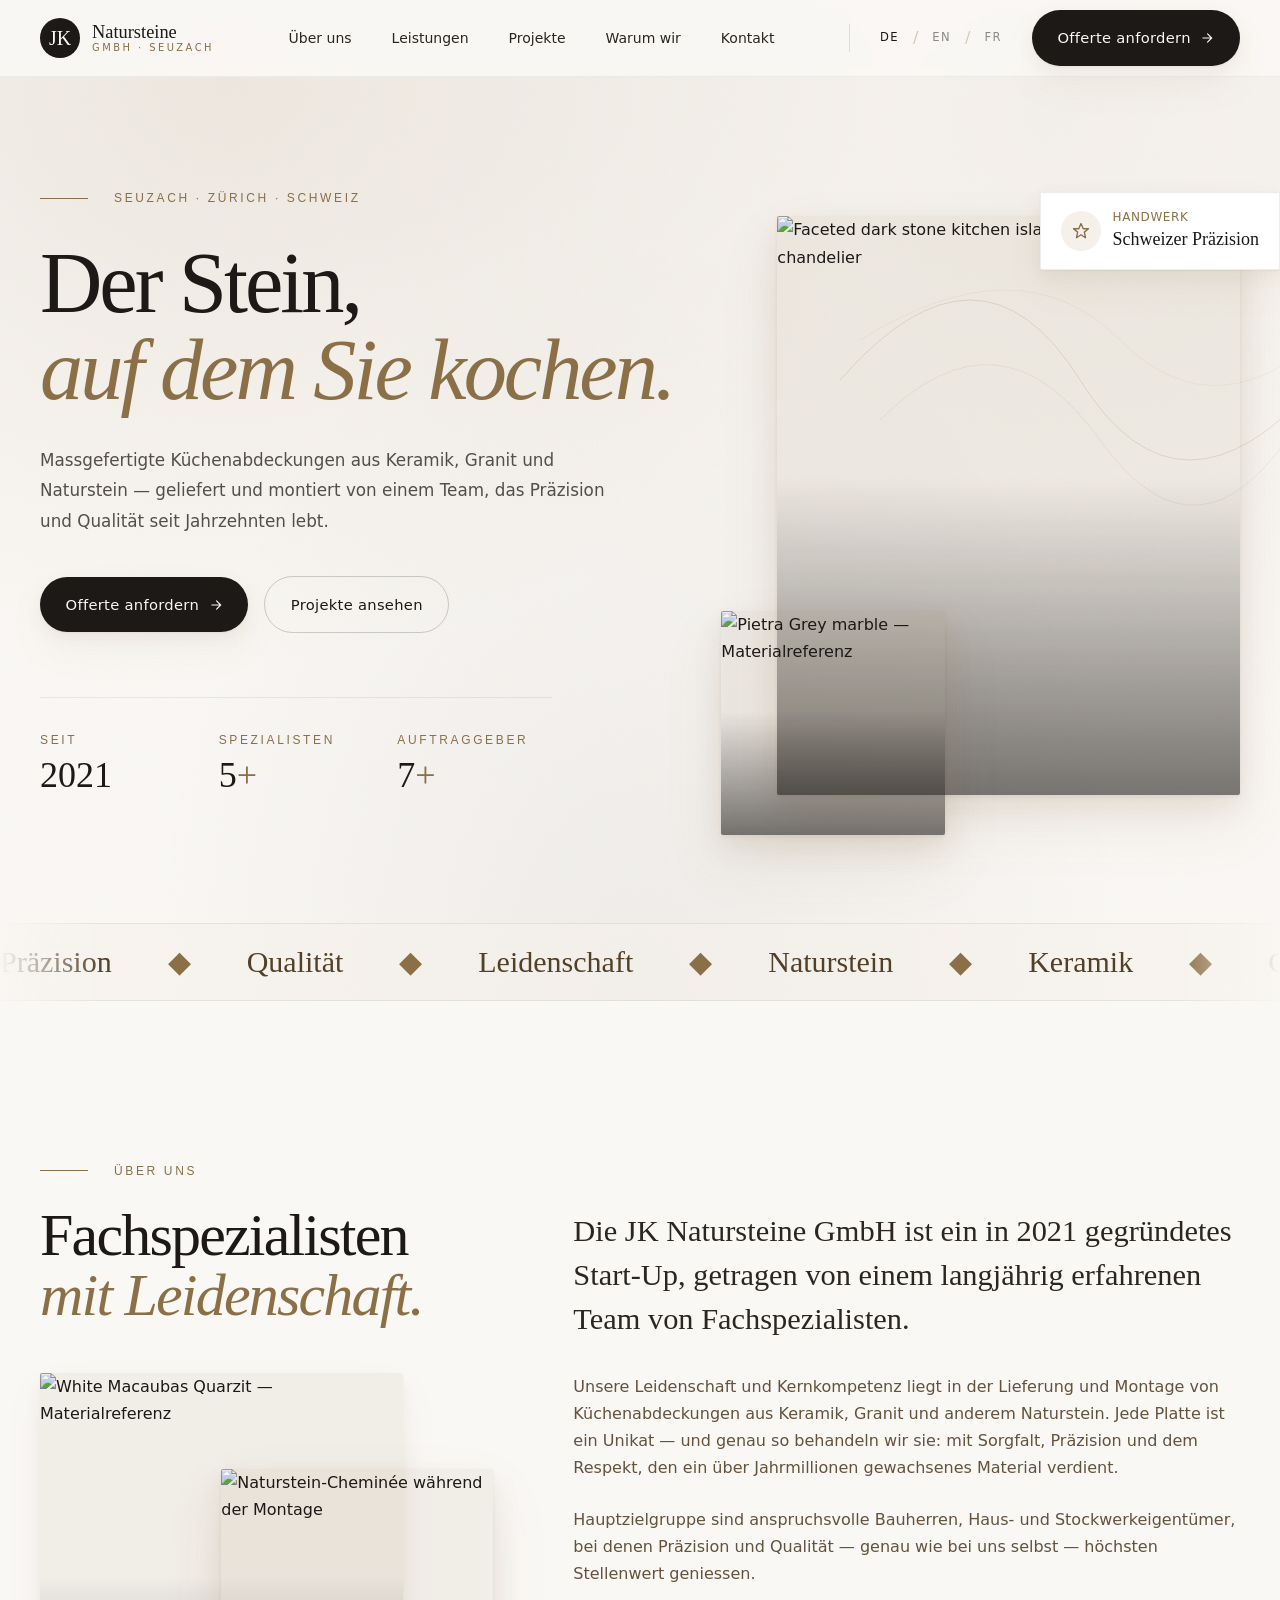
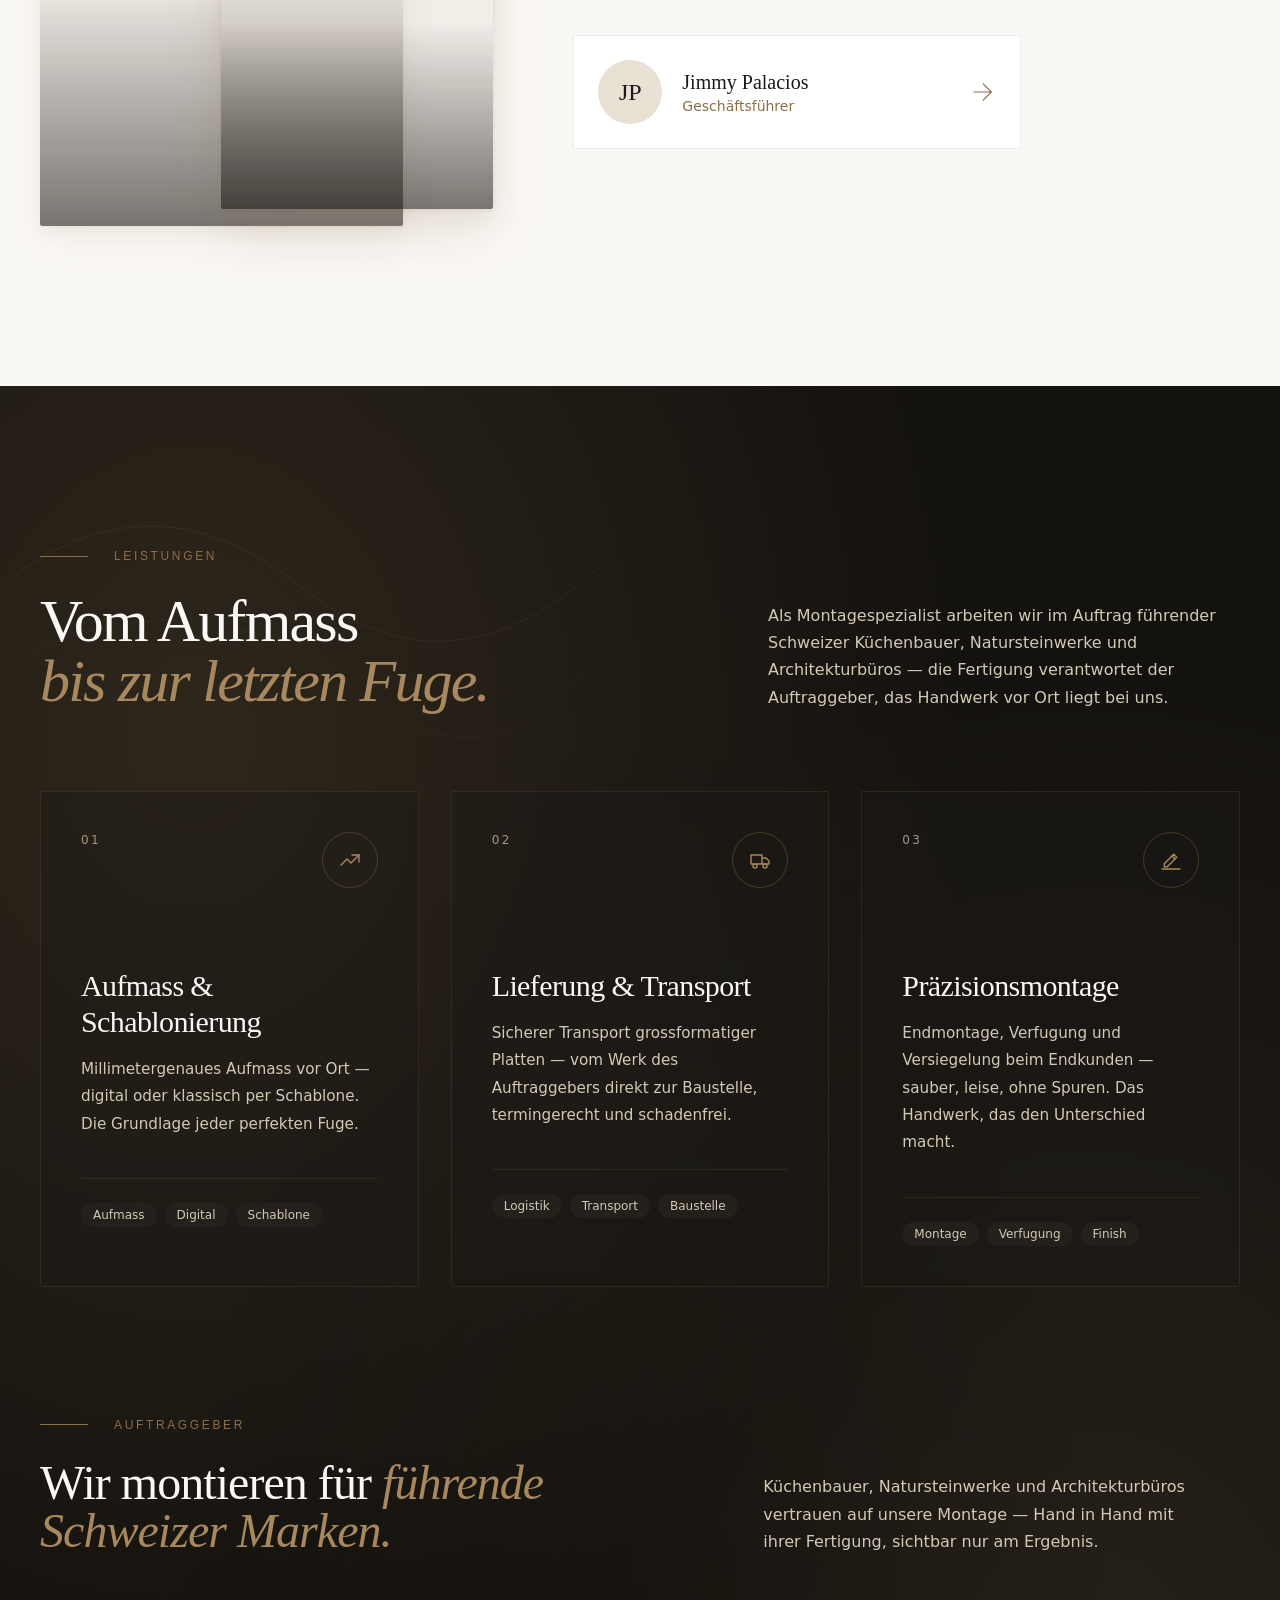
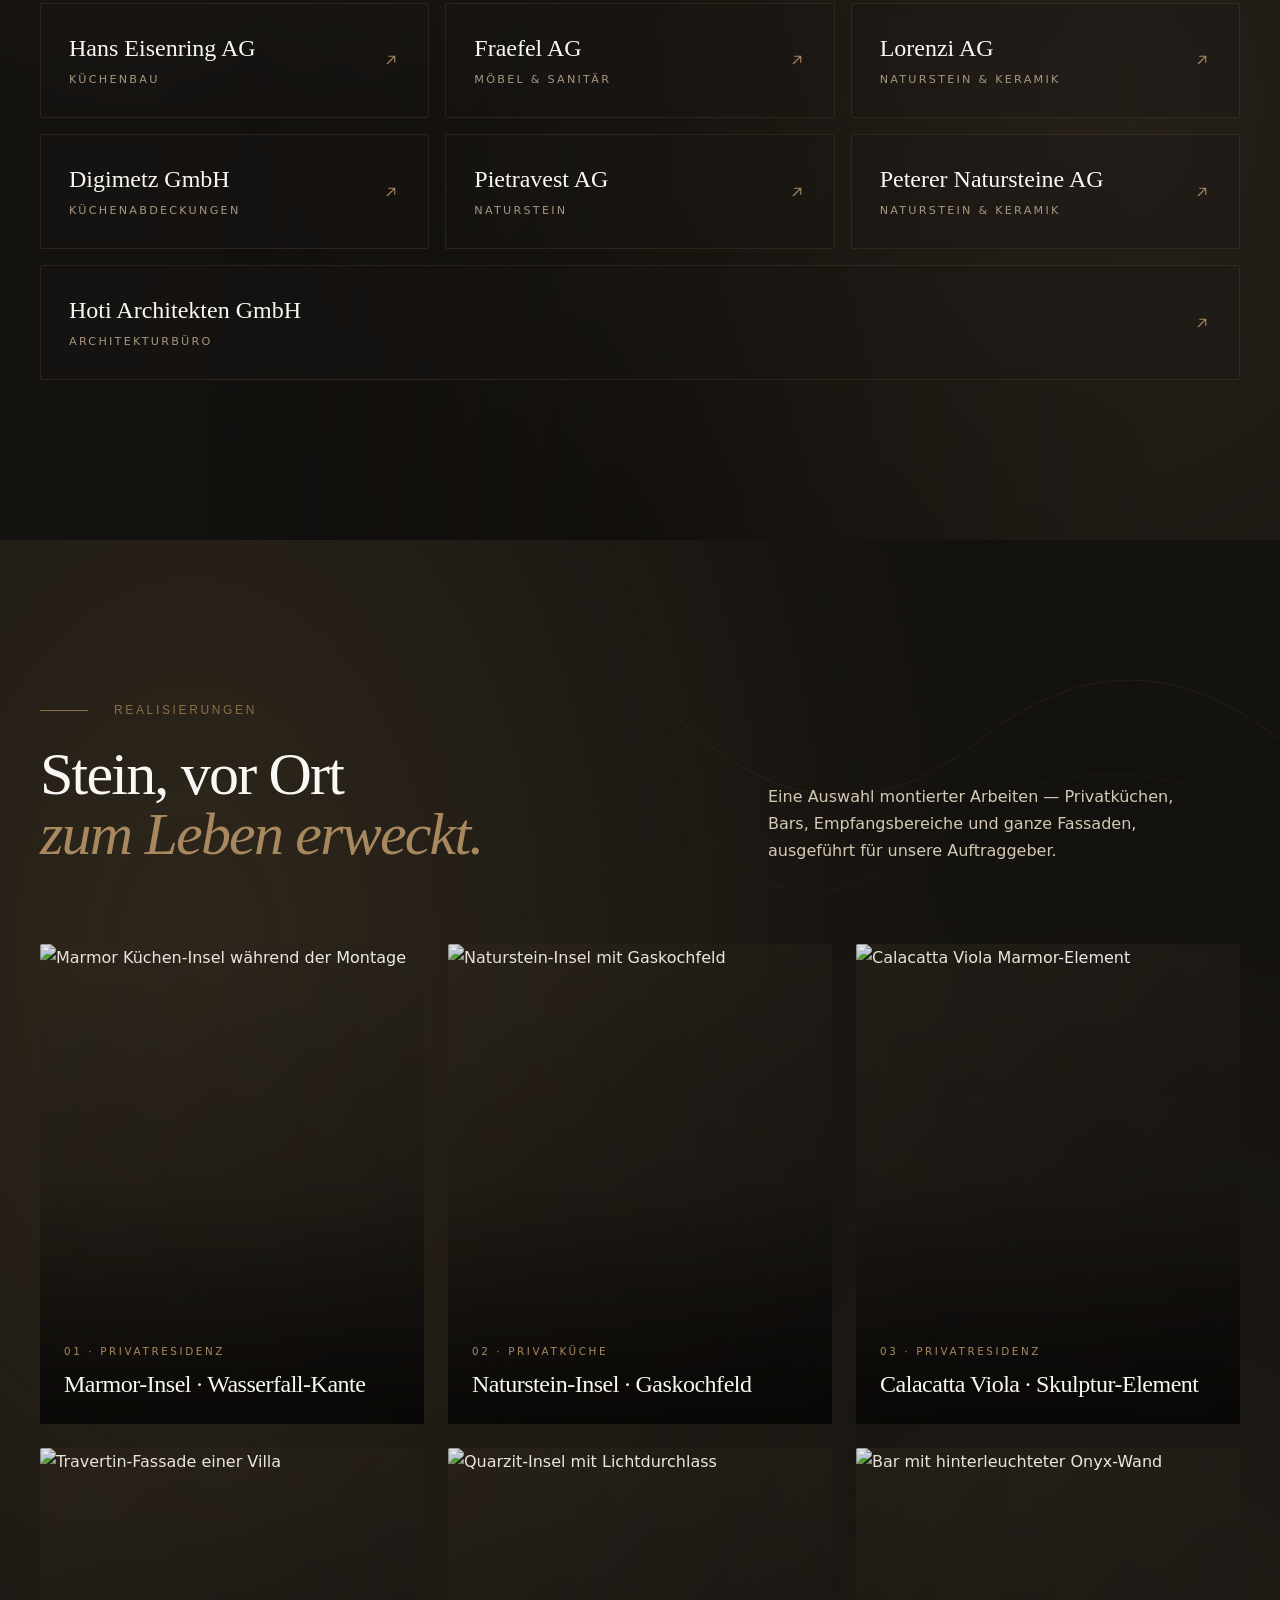
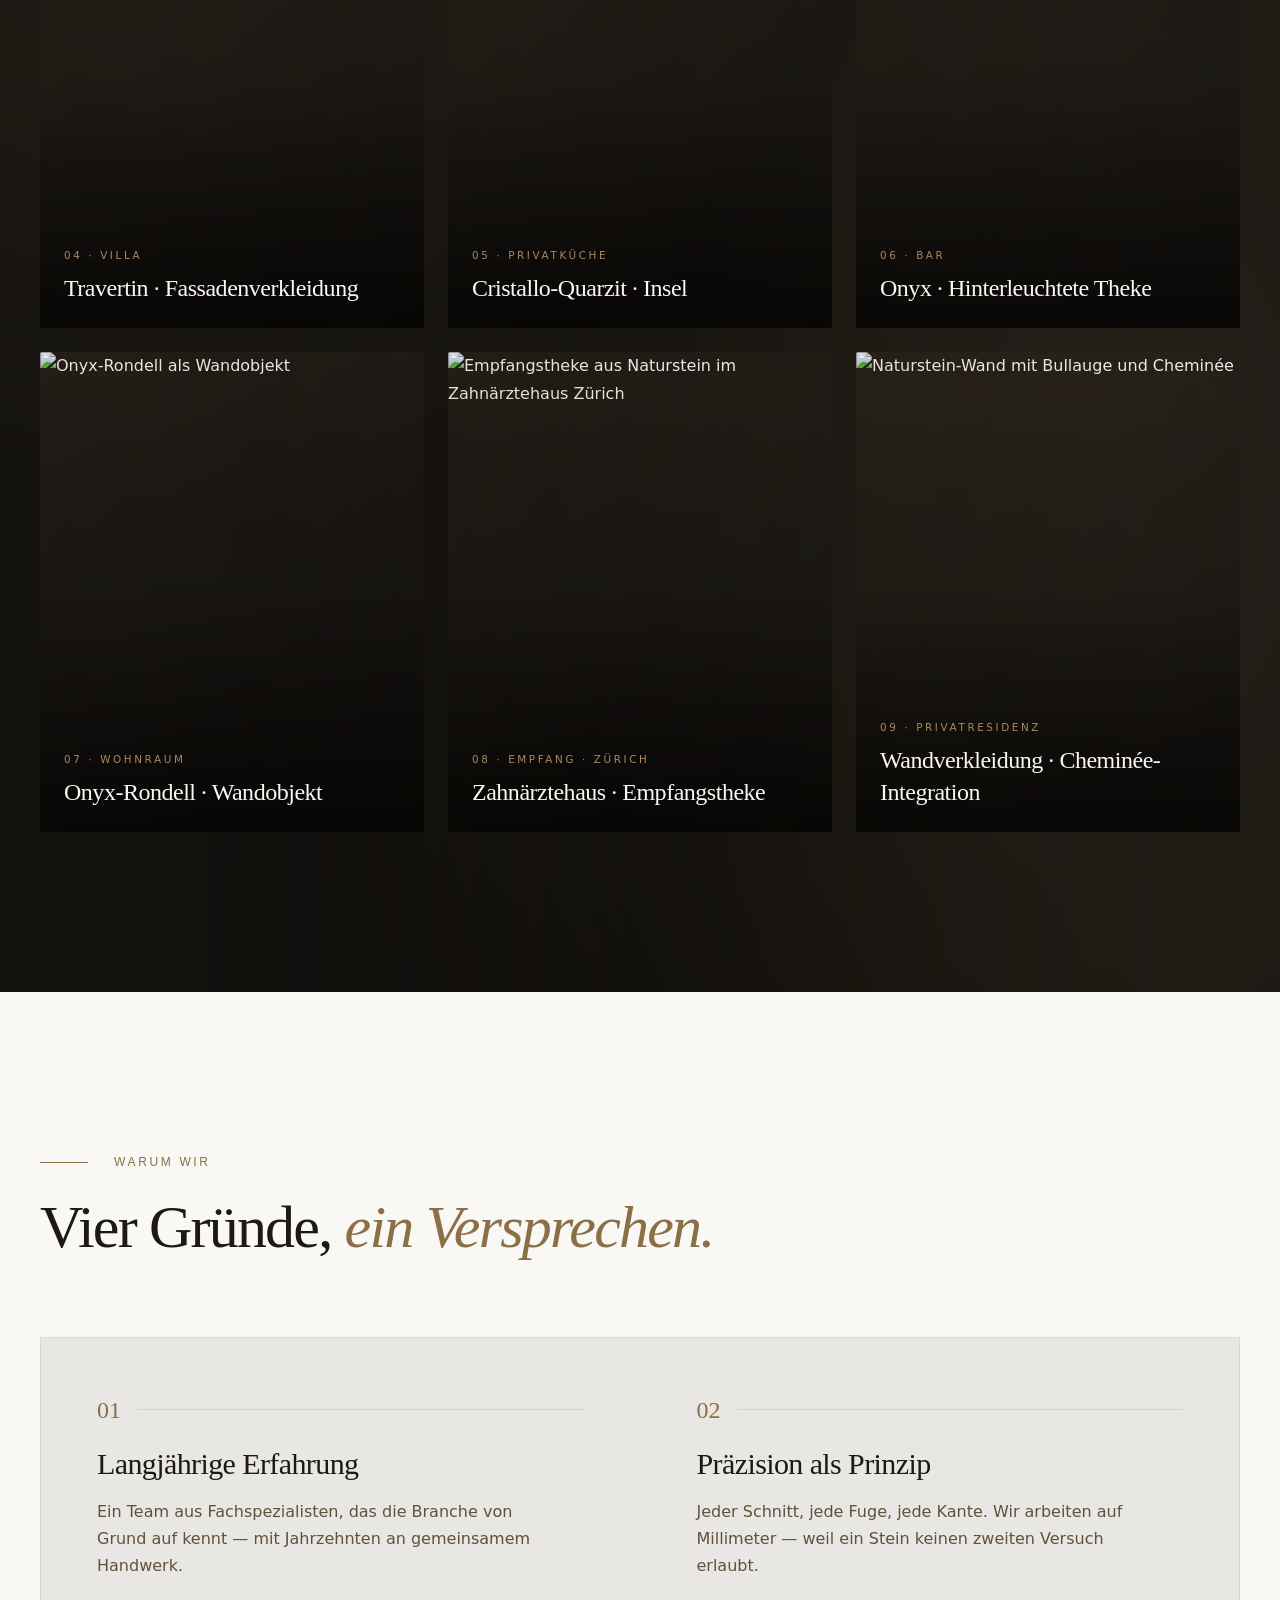
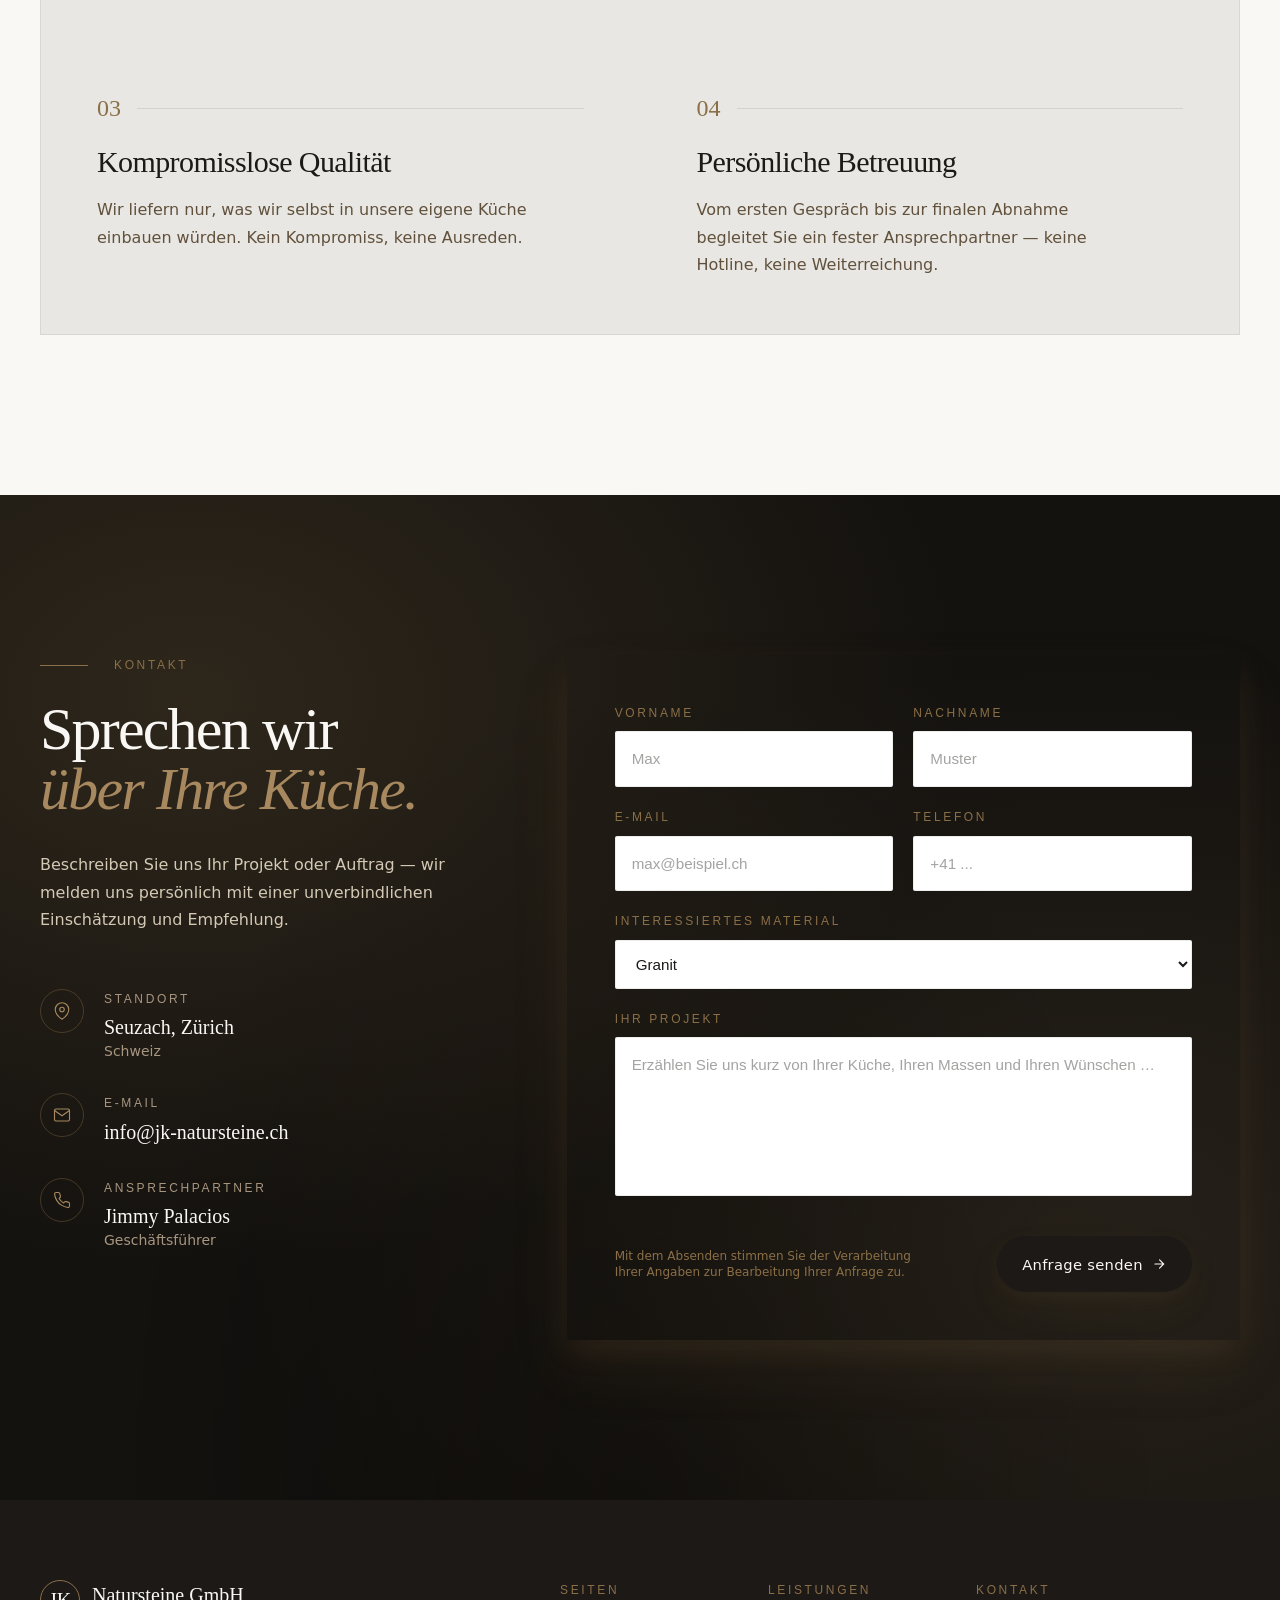
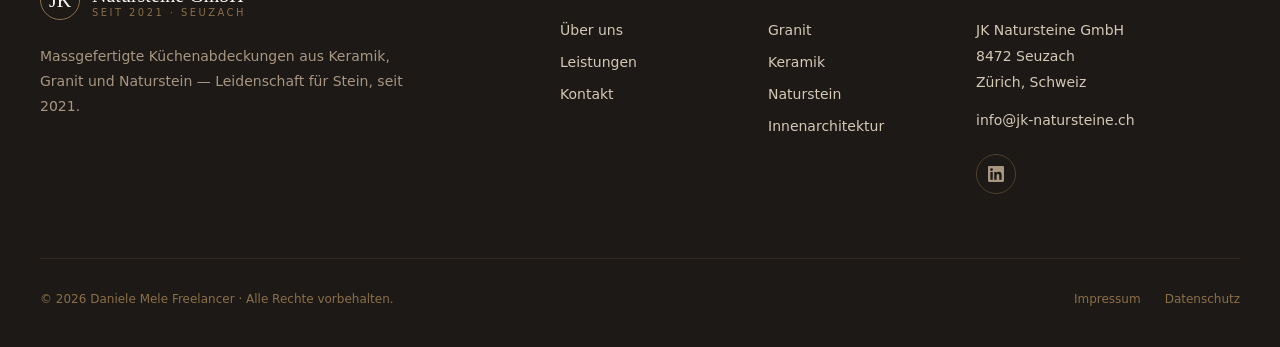
==== index.html @ 79c91ffc "Add Impressum, SEO meta, contact form delivery, and design polish - New impressum.html (Swiss-compli" ====
<!doctype html>
<html lang="de">
<head>
<meta charset="utf-8" />
<meta name="viewport" content="width=device-width, initial-scale=1" />
<title data-de="JK Natursteine GmbH — Küchenabdeckungen aus Naturstein, Keramik & Granit" data-en="JK Natursteine GmbH — Kitchen countertops in natural stone, ceramic & granite" data-fr="JK Natursteine GmbH — Plans de travail de cuisine en pierre naturelle, céramique & granit">JK Natursteine GmbH — Küchenabdeckungen aus Naturstein, Keramik & Granit</title>
<meta name="description" data-de="JK Natursteine GmbH aus Seuzach, Zürich. Lieferung und Montage massgefertigter Küchenabdeckungen aus Keramik, Granit und Naturstein. Präzision, Qualität, Schweizer Handwerk." data-en="JK Natursteine GmbH from Seuzach, Zurich. Delivery and installation of bespoke kitchen countertops in ceramic, granite and natural stone. Precision, quality, Swiss craft." data-fr="JK Natursteine GmbH à Seuzach, Zurich. Livraison et pose de plans de travail de cuisine sur mesure en céramique, granit et pierre naturelle. Précision, qualité, artisanat suisse." content="JK Natursteine GmbH aus Seuzach, Zürich. Lieferung und Montage massgefertigter Küchenabdeckungen aus Keramik, Granit und Naturstein. Präzision, Qualität, Schweizer Handwerk." />

<link rel="icon" type="image/svg+xml" href="favicon.svg">
<link rel="icon" type="image/png" sizes="32x32" href="favicon-32.png">
<link rel="apple-touch-icon" href="apple-touch-icon.png">
<link rel="manifest" href="site.webmanifest">
<meta name="theme-color" content="#1C1917">

<link rel="canonical" href="https://jk-natursteine.ch/" />

<meta property="og:type" content="website" />
<meta property="og:site_name" content="JK Natursteine GmbH" />
<meta property="og:locale" content="de_CH" />
<meta property="og:locale:alternate" content="en_US" />
<meta property="og:locale:alternate" content="fr_CH" />
<meta property="og:url" content="https://jk-natursteine.ch/" />
<meta property="og:title" data-de="JK Natursteine GmbH — Küchenabdeckungen aus Naturstein, Keramik & Granit" data-en="JK Natursteine GmbH — Kitchen countertops in natural stone, ceramic & granite" data-fr="JK Natursteine GmbH — Plans de travail de cuisine en pierre naturelle, céramique & granit" content="JK Natursteine GmbH — Küchenabdeckungen aus Naturstein, Keramik & Granit" />
<meta property="og:description" data-de="Massgefertigte Küchenabdeckungen aus Keramik, Granit und Naturstein. Schweizer Präzision aus Seuzach, Zürich." data-en="Bespoke kitchen countertops in ceramic, granite and natural stone. Swiss precision from Seuzach, Zurich." data-fr="Plans de travail de cuisine sur mesure en céramique, granit et pierre naturelle. Précision suisse de Seuzach, Zurich." content="Massgefertigte Küchenabdeckungen aus Keramik, Granit und Naturstein. Schweizer Präzision aus Seuzach, Zürich." />
<meta property="og:image" content="https://jk-natursteine.ch/baseline/PHOTO-2026-05-09-08-20-39.webp" />
<meta property="og:image:width" content="1600" />
<meta property="og:image:height" content="1200" />
<meta property="og:image:alt" content="Faceted dark stone kitchen island — JK Natursteine GmbH" />

<meta name="twitter:card" content="summary_large_image" />
<meta name="twitter:title" data-de="JK Natursteine GmbH — Küchenabdeckungen aus Naturstein, Keramik & Granit" data-en="JK Natursteine GmbH — Kitchen countertops in natural stone, ceramic & granite" data-fr="JK Natursteine GmbH — Plans de travail de cuisine en pierre naturelle, céramique & granit" content="JK Natursteine GmbH — Küchenabdeckungen aus Naturstein, Keramik & Granit" />
<meta name="twitter:description" data-de="Massgefertigte Küchenabdeckungen aus Keramik, Granit und Naturstein. Schweizer Präzision aus Seuzach, Zürich." data-en="Bespoke kitchen countertops in ceramic, granite and natural stone. Swiss precision from Seuzach, Zurich." data-fr="Plans de travail de cuisine sur mesure en céramique, granit et pierre naturelle. Précision suisse de Seuzach, Zurich." content="Massgefertigte Küchenabdeckungen aus Keramik, Granit und Naturstein. Schweizer Präzision aus Seuzach, Zürich." />
<meta name="twitter:image" content="https://jk-natursteine.ch/baseline/PHOTO-2026-05-09-08-20-39.webp" />

<link rel="preload" as="image" href="baseline/PHOTO-2026-05-09-08-20-39.webp" type="image/webp" fetchpriority="high" imagesrcset="baseline/PHOTO-2026-05-09-08-20-39-640.webp 640w, baseline/PHOTO-2026-05-09-08-20-39-960.webp 960w, baseline/PHOTO-2026-05-09-08-20-39.webp 1600w" imagesizes="(min-width: 1024px) 42vw, 100vw" />
<link rel="preload" as="font" href="fonts/inter.woff2" type="font/woff2" crossorigin>
<link rel="preload" as="font" href="fonts/cormorant.woff2" type="font/woff2" crossorigin>
<link rel="preload" as="font" href="fonts/cormorant-italic.woff2" type="font/woff2" crossorigin>
<link rel="stylesheet" href="styles.css">

<script type="application/ld+json">
{
  "@context": "https://schema.org",
  "@type": "LocalBusiness",
  "@id": "https://jk-natursteine.ch/#business",
  "name": "JK Natursteine GmbH",
  "description": "Massgefertigte Küchenabdeckungen aus Keramik, Granit und Naturstein — Lieferung und Montage in der ganzen Schweiz.",
  "url": "https://jk-natursteine.ch/",
  "email": "info@jk-natursteine.ch",
  "image": "https://jk-natursteine.ch/baseline/PHOTO-2026-05-09-08-20-39.webp",
  "logo": "https://jk-natursteine.ch/icon-512.png",
  "foundingDate": "2021",
  "founder": { "@type": "Person", "name": "Jimmy Palacios" },
  "address": {
    "@type": "PostalAddress",
    "addressLocality": "Seuzach",
    "postalCode": "8472",
    "addressRegion": "ZH",
    "addressCountry": "CH"
  },
  "areaServed": { "@type": "Country", "name": "Switzerland" },
  "sameAs": [
    "https://www.linkedin.com/in/jk-natursteine-gmbh-4506b722b/"
  ],
  "knowsAbout": ["Naturstein", "Granit", "Keramik", "Marmor", "Quarzit", "Küchenabdeckungen", "Steinmetz", "Montage"]
}
</script>

</head>
<body class="antialiased">

<!-- Form-success modal -->
<div id="cfModal" class="cf-modal" role="dialog" aria-modal="true" aria-hidden="true" aria-labelledby="cfModalTitle">
  <div class="cf-modal-backdrop"></div>
  <div class="cf-modal-card" role="document">
    <button class="cf-modal-close" type="button" aria-label="Schliessen">
      <svg width="18" height="18" viewBox="0 0 24 24" fill="none" stroke="currentColor" stroke-width="1.6" stroke-linecap="round"><path d="M6 6l12 12M18 6L6 18"/></svg>
    </button>
    <div class="cf-modal-icon" aria-hidden="true">
      <svg width="28" height="28" viewBox="0 0 24 24" fill="none" stroke="currentColor" stroke-width="1.6" stroke-linecap="round" stroke-linejoin="round">
        <path d="M5 12.5l4.5 4.5L19 7.5"/>
      </svg>
    </div>
    <div class="eyebrow"
         data-de="Anfrage gesendet"
         data-en="Request sent"
         data-fr="Demande envoyée">Anfrage gesendet</div>
    <h3 id="cfModalTitle" class="font-display text-3xl lg:text-4xl text-stone-900 mt-3"
        data-de="Vielen Dank."
        data-en="Thank you."
        data-fr="Merci.">Vielen Dank.</h3>
    <p class="mt-4 text-stone-700/85 max-w-md"
       data-de="Ihre Anfrage ist bei uns eingegangen. Wir melden uns persönlich, in der Regel innerhalb von 24 Stunden."
       data-en="Your request has reached us. We will get back to you personally, usually within 24 hours."
       data-fr="Votre demande nous est parvenue. Nous vous répondrons personnellement, généralement sous 24 heures.">
      Ihre Anfrage ist bei uns eingegangen. Wir melden uns persönlich, in der Regel innerhalb von 24 Stunden.
    </p>
    <div class="mt-7 flex flex-wrap gap-3">
      <button type="button" class="btn btn-primary cf-modal-dismiss"
              data-de="Schliessen" data-en="Close" data-fr="Fermer">Schliessen</button>
    </div>
  </div>
</div>

<!-- Lightbox (placed early in body so it's parsed before the IIFE script runs) -->
<div id="lightbox" class="lb" role="dialog" aria-modal="true" aria-hidden="true" aria-label="Projektbilder">
  <button class="lb-close" type="button" aria-label="Schliessen">&times;</button>
  <button class="lb-prev"  type="button" aria-label="Vorheriges Bild">&#8249;</button>
  <button class="lb-next"  type="button" aria-label="Nächstes Bild">&#8250;</button>
  <figure class="lb-stage">
    <img class="lb-img" alt="" />
    <figcaption class="lb-caption">
      <span class="lb-counter">1 / 1</span>
      <span class="lb-title"></span>
    </figcaption>
  </figure>
</div>

<!-- ═══════════════════════════════════════════ NAV ═══════════════════════════════════════════ -->
<header class="fixed top-0 inset-x-0 z-50 backdrop-blur-sm bg-[rgba(250,248,245,0.92)] border-b border-[rgba(28,25,23,0.06)]">
  <div class="max-w-7xl mx-auto px-6 lg:px-10 h-[76px] flex items-center justify-between">
    <!-- Logo -->
    <a href="#top" class="flex items-center gap-3 group" aria-label="JK Natursteine GmbH">
      <div class="relative w-10 h-10 flex items-center justify-center rounded-full bg-stone-900 text-stone-50 transition-transform duration-500" style="transition-timing-function: var(--ease-spring);">
        <span class="font-display text-xl leading-none">JK</span>
        <span class="absolute -inset-px rounded-full border border-bronze opacity-0 group-hover:opacity-100 transition-opacity duration-500"></span>
      </div>
      <div class="leading-tight">
        <div class="font-display text-[1.15rem] text-stone-900">Natursteine</div>
        <div class="text-[0.62rem] tracking-[0.25em] uppercase text-stone-500 -mt-0.5">GmbH · Seuzach</div>
      </div>
    </a>

    <!-- Nav -->
    <nav class="hidden lg:flex items-center gap-10 text-sm text-stone-800 whitespace-nowrap">
      <a href="#about"     class="nav-link" data-de="Über uns"     data-en="About"     data-fr="À propos">Über uns</a>
      <a href="#services"  class="nav-link" data-de="Leistungen"   data-en="Services"   data-fr="Services">Leistungen</a>
      <a href="#projects"  class="nav-link" data-de="Projekte"     data-en="Projects"  data-fr="Projets">Projekte</a>
      <a href="#why"       class="nav-link" data-de="Warum wir"    data-en="Why us"    data-fr="Pourquoi nous">Warum wir</a>
      <a href="#contact"   class="nav-link" data-de="Kontakt"      data-en="Contact"      data-fr="Contact">Kontakt</a>
    </nav>

    <div class="flex items-center gap-5">
      <div class="lang-toggle hidden sm:flex items-center gap-1 border-l border-[rgba(28,25,23,0.12)] pl-5">
        <button data-lang="de" class="active">DE</button>
        <span class="text-stone-300">/</span>
        <button data-lang="en">EN</button>
        <span class="text-stone-300">/</span>
        <button data-lang="fr">FR</button>
      </div>
      <a href="#contact" class="btn btn-primary hidden md:inline-flex" data-de="Offerte anfordern" data-en="Request a Quote" data-fr="Demander un devis">
        Offerte anfordern
        <svg width="14" height="14" viewBox="0 0 24 24" fill="none" stroke="currentColor" stroke-width="2" stroke-linecap="round"><path d="M5 12h14M13 5l7 7-7 7"/></svg>
      </a>
      <button id="menuToggle" class="menu-toggle lg:hidden" aria-expanded="false" aria-controls="mobileMenu" aria-label="Menü öffnen">
        <span class="bars" aria-hidden="true"><span></span><span></span><span></span></span>
      </button>
    </div>
  </div>

  <div id="mobileMenu" class="mobile-menu lg:hidden" aria-hidden="true">
    <nav aria-label="Mobile">
      <a href="#about"     data-de="Über uns"    data-en="About"    data-fr="À propos">Über uns</a>
      <a href="#services"  data-de="Leistungen"  data-en="Services"  data-fr="Services">Leistungen</a>
      <a href="#projects"  data-de="Projekte"    data-en="Projects" data-fr="Projets">Projekte</a>
      <a href="#why"       data-de="Warum wir"   data-en="Why us"   data-fr="Pourquoi nous">Warum wir</a>
      <a href="#contact"   data-de="Kontakt"     data-en="Contact"     data-fr="Contact">Kontakt</a>
    </nav>
    <div class="px-6 py-5 flex items-center justify-between gap-4 border-t border-[rgba(28,25,23,0.06)]">
      <div class="lang-toggle flex items-center gap-1">
        <button data-lang="de" class="active">DE</button>
        <span class="text-stone-300">/</span>
        <button data-lang="en">EN</button>
        <span class="text-stone-300">/</span>
        <button data-lang="fr">FR</button>
      </div>
      <a href="#contact" class="btn btn-primary inline-flex" data-de="Offerte" data-en="Quote" data-fr="Devis">
        Offerte
        <svg width="14" height="14" viewBox="0 0 24 24" fill="none" stroke="currentColor" stroke-width="2" stroke-linecap="round"><path d="M5 12h14M13 5l7 7-7 7"/></svg>
      </a>
    </div>
  </div>
</header>

<main id="top">

<!-- ═══════════════════════════════════════════ HERO ═══════════════════════════════════════════ -->
<section class="relative pt-[76px] overflow-hidden bg-stone-field grain">
  <!-- Vein accents -->
  <svg class="vein hidden lg:block" style="top:120px;right:-60px;width:520px;" viewBox="0 0 520 520" fill="none">
    <path d="M20 260 Q160 100 260 260 T500 260" stroke="#8B6F47" stroke-width="1"/>
    <path d="M60 300 Q180 180 280 320 T480 300" stroke="#8B6F47" stroke-width="0.6"/>
    <path d="M40 220 Q200 120 300 220 T520 200" stroke="#8B6F47" stroke-width="0.4"/>
  </svg>

  <div class="relative max-w-7xl mx-auto px-6 lg:px-10 pt-20 lg:pt-28 pb-24 lg:pb-32">
    <div class="grid lg:grid-cols-12 gap-12 lg:gap-16 items-end">

      <div class="lg:col-span-7 reveal">
        <div class="flex items-center gap-3 mb-8">
          <span class="divider-line"></span>
          <span class="eyebrow" data-de="Seuzach · Zürich · Schweiz" data-en="Seuzach · Zurich · Switzerland" data-fr="Seuzach · Zurich · Suisse">Seuzach · Zürich · Schweiz</span>
        </div>

        <h1 class="text-[2.6rem] sm:text-5xl lg:text-[5.4rem] text-stone-900">
          <span data-de="Der Stein," data-en="The stone," data-fr="La pierre,">Der Stein,</span><br/>
          <em class="italic text-bronze" data-de="auf dem Sie kochen." data-en="you cook upon." data-fr="sur laquelle vous cuisinez.">auf dem Sie kochen.</em>
        </h1>

        <p class="mt-8 max-w-xl text-[1.05rem] text-stone-800/80 leading-[1.8]"
           data-de="Massgefertigte Küchenabdeckungen aus Keramik, Granit und Naturstein — geliefert und montiert von einem Team, das Präzision und Qualität seit Jahrzehnten lebt."
           data-en="Bespoke kitchen countertops in ceramic, granite and natural stone — delivered and installed by a team that has lived precision and quality for decades."
           data-fr="Plans de travail de cuisine sur mesure en céramique, granit et pierre naturelle — livrés et posés par une équipe qui vit la précision et la qualité depuis des décennies.">
          Massgefertigte Küchenabdeckungen aus Keramik, Granit und Naturstein — geliefert und montiert von einem Team, das Präzision und Qualität seit Jahrzehnten lebt.
        </p>

        <div class="mt-10 flex flex-wrap items-center gap-4">
          <a href="#contact" class="btn btn-primary" data-de="Offerte anfordern" data-en="Request a Quote" data-fr="Demander un devis">
            Offerte anfordern
            <svg width="14" height="14" viewBox="0 0 24 24" fill="none" stroke="currentColor" stroke-width="2" stroke-linecap="round"><path d="M5 12h14M13 5l7 7-7 7"/></svg>
          </a>
          <a href="#projects" class="btn btn-ghost" data-de="Projekte ansehen" data-en="View projects" data-fr="Voir les projets">
            Projekte ansehen
          </a>
        </div>

        <!-- Hero stats -->
        <dl class="mt-16 grid grid-cols-3 gap-6 max-w-lg border-t border-[rgba(28,25,23,0.08)] pt-8">
          <div>
            <dt class="eyebrow" data-de="Seit" data-en="Since" data-fr="Depuis">Seit</dt>
            <dd class="font-display hero-num text-4xl text-stone-900 mt-1">2021</dd>
          </div>
          <div>
            <dt class="eyebrow" data-de="Spezialisten" data-en="Specialists" data-fr="Spécialistes">Spezialisten</dt>
            <dd class="font-display hero-num text-4xl text-stone-900 mt-1">5<span class="text-bronze">+</span></dd>
          </div>
          <div>
            <dt class="eyebrow" data-de="Auftraggeber" data-en="Clients" data-fr="Donneurs d'ordre">Auftraggeber</dt>
            <dd class="font-display hero-num text-4xl text-stone-900 mt-1">7<span class="text-bronze">+</span></dd>
          </div>
        </dl>
      </div>

      <!-- Hero image composition -->
      <div class="lg:col-span-5 relative reveal">
        <div class="img-treat rounded-sm shadow-2xl" style="box-shadow: var(--shadow-floating); aspect-ratio: 4/5;">
          <picture>
            <source type="image/webp"
                    srcset="baseline/PHOTO-2026-05-09-08-20-39-640.webp 640w, baseline/PHOTO-2026-05-09-08-20-39-960.webp 960w, baseline/PHOTO-2026-05-09-08-20-39.webp 1600w"
                    sizes="(min-width: 1024px) 42vw, 100vw" />
            <img src="baseline/PHOTO-2026-05-09-08-20-39.jpg"
                 alt="Faceted dark stone kitchen island with bubble chandelier"
                 fetchpriority="high"
                 decoding="async"
                 width="1600" height="1200"
                 style="object-position: 35% center;" />
          </picture>
        </div>

        <!-- Floating sub-image — material reference (Pietra Grey) -->
        <div class="hidden sm:block absolute -bottom-10 -left-6 lg:-left-14 w-48 lg:w-56 img-treat rounded-sm" style="box-shadow: var(--shadow-floating); aspect-ratio: 1;">
          <picture>
            <source type="image/webp" srcset="baseline/pietra-grey.webp" />
            <img src="baseline/pietra-grey.jpg" alt="Pietra Grey marble — Materialreferenz" loading="lazy" decoding="async" width="674" height="680" />
          </picture>
        </div>

        <!-- Small caption card -->
        <div class="hidden md:flex absolute -top-6 -right-4 lg:-right-10 bg-white rounded-sm px-5 py-4 items-center gap-3 border border-[rgba(28,25,23,0.08)]" style="box-shadow: var(--shadow-card);">
          <div class="w-10 h-10 rounded-full bg-stone-100 flex items-center justify-center text-bronze">
            <svg width="18" height="18" viewBox="0 0 24 24" fill="none" stroke="currentColor" stroke-width="1.8" stroke-linecap="round" stroke-linejoin="round"><path d="M12 2l3 7h7l-5.5 4.5L18 21l-6-4-6 4 1.5-7.5L2 9h7z"/></svg>
          </div>
          <div class="leading-tight">
            <div class="text-xs text-stone-500 uppercase tracking-wider" data-de="Handwerk" data-en="Craftsmanship" data-fr="Artisanat">Handwerk</div>
            <div class="font-display text-lg text-stone-900" data-de="Schweizer Präzision" data-en="Swiss precision" data-fr="Précision suisse">Schweizer Präzision</div>
          </div>
        </div>
      </div>
    </div>
  </div>

  <!-- Values marquee -->
  <div class="marquee-wrap relative border-y border-[rgba(28,25,23,0.08)] bg-[rgba(245,241,234,0.6)] overflow-hidden">
    <div class="marquee py-5 font-display text-stone-700 text-2xl lg:text-3xl">
      <div class="flex items-center gap-14 shrink-0">
        <span data-de="Präzision" data-en="Precision" data-fr="Précision">Präzision</span><span class="text-bronze">◆</span>
        <span data-de="Qualität" data-en="Quality" data-fr="Qualité">Qualität</span><span class="text-bronze">◆</span>
        <span data-de="Leidenschaft" data-en="Passion" data-fr="Passion">Leidenschaft</span><span class="text-bronze">◆</span>
        <span data-de="Naturstein" data-en="Natural stone" data-fr="Pierre naturelle">Naturstein</span><span class="text-bronze">◆</span>
        <span data-de="Keramik" data-en="Ceramic" data-fr="Céramique">Keramik</span><span class="text-bronze">◆</span>
        <span data-de="Granit" data-en="Granite" data-fr="Granit">Granit</span><span class="text-bronze">◆</span>
        <span data-de="Schweizer Handwerk" data-en="Swiss craft" data-fr="Artisanat suisse">Schweizer Handwerk</span><span class="text-bronze">◆</span>
      </div>
      <div class="flex items-center gap-14 shrink-0" aria-hidden="true">
        <span data-de="Präzision" data-en="Precision" data-fr="Précision">Präzision</span><span class="text-bronze">◆</span>
        <span data-de="Qualität" data-en="Quality" data-fr="Qualité">Qualität</span><span class="text-bronze">◆</span>
        <span data-de="Leidenschaft" data-en="Passion" data-fr="Passion">Leidenschaft</span><span class="text-bronze">◆</span>
        <span data-de="Naturstein" data-en="Natural stone" data-fr="Pierre naturelle">Naturstein</span><span class="text-bronze">◆</span>
        <span data-de="Keramik" data-en="Ceramic" data-fr="Céramique">Keramik</span><span class="text-bronze">◆</span>
        <span data-de="Granit" data-en="Granite" data-fr="Granit">Granit</span><span class="text-bronze">◆</span>
        <span data-de="Schweizer Handwerk" data-en="Swiss craft" data-fr="Artisanat suisse">Schweizer Handwerk</span><span class="text-bronze">◆</span>
      </div>
    </div>
  </div>
</section>

<!-- ═══════════════════════════════════════════ ABOUT ═══════════════════════════════════════════ -->
<section id="about" class="relative py-28 lg:py-40 overflow-hidden">
  <div class="max-w-7xl mx-auto px-6 lg:px-10">
    <div class="grid lg:grid-cols-12 gap-16 lg:gap-20">

      <div class="lg:col-span-5 reveal">
        <div class="flex items-center gap-3 mb-6">
          <span class="divider-line"></span>
          <span class="eyebrow" data-de="Über uns" data-en="About us" data-fr="À propos">Über uns</span>
        </div>
        <h2 class="text-4xl lg:text-6xl text-stone-900">
          <span data-de="Fachspezialisten" data-en="Specialists" data-fr="Spécialistes du métier">Fachspezialisten</span><br/>
          <em class="italic text-bronze" data-de="mit Leidenschaft." data-en="with passion." data-fr="avec passion.">mit Leidenschaft.</em>
        </h2>

        <!-- Stacked images: stone reference in background, project floating in front -->
        <div class="relative mt-12 hidden md:block">
          <div class="img-treat rounded-sm w-4/5" style="box-shadow: var(--shadow-card); aspect-ratio: 4/5;">
            <picture>
              <source type="image/webp" srcset="baseline/example_ueber_uns.webp" />
              <img src="baseline/example_ueber_uns.jpg" alt="White Macaubas Quarzit — Materialreferenz" loading="lazy" decoding="async" width="1040" height="1036" />
            </picture>
          </div>
          <div class="img-treat rounded-sm absolute top-24 right-0 w-3/5" style="box-shadow: var(--shadow-floating); aspect-ratio: 4/5;">
            <picture>
              <source type="image/webp" srcset="baseline/example.webp" />
              <img src="baseline/example.jpg" alt="Naturstein-Cheminée während der Montage" loading="lazy" decoding="async" width="1600" height="1200" style="object-position: center 60%;" />
            </picture>
          </div>
        </div>
      </div>

      <div class="lg:col-span-7 lg:pt-12 reveal">
        <p class="font-display text-2xl lg:text-[1.9rem] text-stone-800 leading-[1.45]"
           data-de="Die JK Natursteine GmbH ist ein in 2021 gegründetes Start-Up, getragen von einem erfahrenen Team von Fachspezialisten."
           data-en="JK Natursteine GmbH is a start-up founded in 2021, built on a team of experienced specialists."
           data-fr="JK Natursteine GmbH est une start-up fondée en 2021, portée par une équipe expérimentée de spécialistes du métier.">
          Die JK Natursteine GmbH ist ein in 2021 gegründetes Start-Up, getragen von einem langjährig erfahrenen Team von Fachspezialisten.
        </p>

        <p class="mt-8 text-stone-700/90 max-w-2xl"
           data-de="Unsere Leidenschaft und Kernkompetenz liegt in der Lieferung und Montage von Küchenabdeckungen aus Keramik, Granit und anderem Naturstein. Jede Platte ist ein Unikat — und genau so behandeln wir sie: mit Sorgfalt, Präzision und dem Respekt, den ein über Jahrmillionen gewachsenes Material verdient."
           data-en="Our passion and core competency lies in the delivery and installation of kitchen countertops in ceramic, granite and natural stone. Every slab is unique — and we treat it that way: with care, precision and the respect a material shaped over millions of years deserves."
           data-fr="Notre passion et notre cœur de métier résident dans la livraison et la pose de plans de travail de cuisine en céramique, granit et autres pierres naturelles. Chaque plaque est une pièce unique — et c'est exactement ainsi que nous la traitons : avec soin, précision et le respect que mérite un matériau formé sur des millions d'années.">
          Unsere Leidenschaft und Kernkompetenz liegt in der Lieferung und Montage von Küchenabdeckungen aus Keramik, Granit und anderem Naturstein. Jede Platte ist ein Unikat — und genau so behandeln wir sie: mit Sorgfalt, Präzision und dem Respekt, den ein über Jahrmillionen gewachsenes Material verdient.
        </p>

        <p class="mt-6 text-stone-700/90 max-w-2xl"
           data-de="Hauptzielgruppe sind anspruchsvolle Bauherren, Haus- und Stockwerkeigentümer, bei denen Präzision und Qualität — genau wie bei uns selbst — höchsten Stellenwert geniessen."
           data-en="Our primary clients are discerning builders, homeowners and apartment owners for whom precision and quality — just as for us — are of the highest priority."
           data-fr="Notre clientèle principale est composée de maîtres d'ouvrage exigeants, de propriétaires de maisons et d'appartements pour qui la précision et la qualité — tout comme pour nous — sont la priorité absolue.">
          Hauptzielgruppe sind anspruchsvolle Bauherren, Haus- und Stockwerkeigentümer, bei denen Präzision und Qualität — genau wie bei uns selbst — höchsten Stellenwert geniessen.
        </p>

        <!-- CEO Card -->
        <a href="mailto:info@jk-natursteine.ch" class="ceo-card mt-12 flex items-center gap-5 p-6 card rounded-sm max-w-md" aria-label="E-Mail an Jimmy Palacios">
          <div class="w-16 h-16 rounded-full bg-stone-200 flex items-center justify-center font-display text-2xl text-stone-900 shrink-0">JP</div>
          <div>
            <div class="font-display text-xl text-stone-900">Jimmy Palacios</div>
            <div class="text-sm text-stone-500" data-de="Geschäftsführer" data-en="CEO / Managing Director" data-fr="Directeur">Geschäftsführer</div>
          </div>
          <svg class="ceo-card-arrow ml-auto text-bronze" width="28" height="28" viewBox="0 0 24 24" fill="none" stroke="currentColor" stroke-width="1" stroke-linecap="round"><path d="M5 12h14M13 5l7 7-7 7"/></svg>
        </a>
      </div>
    </div>
  </div>
</section>

<!-- ═══════════════════════════════════════════ SERVICES ═══════════════════════════════════════════ -->
<section id="services" class="relative py-28 lg:py-40 bg-basalt-field grain text-stone-50 overflow-hidden">
  <svg class="vein absolute" style="top:0;left:0;width:600px;opacity:0.1;" viewBox="0 0 600 600" fill="none">
    <path d="M0 200 Q150 80 300 200 T600 180" stroke="#A8895F" stroke-width="1"/>
    <path d="M0 280 Q200 180 350 300 T600 260" stroke="#A8895F" stroke-width="0.6"/>
  </svg>

  <div class="relative max-w-7xl mx-auto px-6 lg:px-10">
    <div class="grid lg:grid-cols-12 gap-12 items-end mb-20 reveal">
      <div class="lg:col-span-7">
        <div class="flex items-center gap-3 mb-6">
          <span class="divider-line"></span>
          <span class="eyebrow" data-de="Leistungen" data-en="Services" data-fr="Services">Leistungen</span>
        </div>
        <h2 class="text-4xl lg:text-6xl text-stone-50">
          <span data-de="Vom Aufmass" data-en="From measuring" data-fr="De la prise de mesures">Vom Aufmass</span><br/>
          <em class="italic text-bronze-light" data-de="bis zur letzten Fuge." data-en="to the final joint." data-fr="au dernier joint.">bis zur letzten Fuge.</em>
        </h2>
      </div>
      <div class="lg:col-span-5 text-stone-300 max-w-md"
           data-de="Als Montagespezialist arbeiten wir im Auftrag führender Schweizer Küchenbauer, Natursteinwerke und Architekturbüros — die Fertigung verantwortet der Auftraggeber, das Handwerk vor Ort liegt bei uns."
           data-en="As an installation specialist we work on behalf of leading Swiss kitchen builders, stone fabricators and architects — fabrication is handled by the client, the on-site craft is ours."
           data-fr="Spécialistes de la pose, nous intervenons pour le compte des principaux cuisinistes, marbriers et bureaux d'architectes suisses — la fabrication relève du donneur d'ordre, le travail sur place est le nôtre.">
        Als Montagespezialist arbeiten wir im Auftrag führender Schweizer Küchenbauer, Natursteinwerke und Architekturbüros — die Fertigung verantwortet der Auftraggeber, das Handwerk vor Ort liegt bei uns.
      </div>
    </div>

    <div class="grid md:grid-cols-2 lg:grid-cols-3 gap-6 lg:gap-8">

      <!-- Service 1 -->
      <article class="group relative overflow-hidden rounded-sm border border-stone-700/40 bg-stone-900/40 backdrop-blur-sm p-8 lg:p-10 transition-transform duration-500 hover:-translate-y-1 reveal" style="transition-timing-function: var(--ease-smooth);">
        <div class="flex items-start justify-between mb-20">
          <div class="text-xs tracking-[0.2em] text-stone-400 uppercase">01</div>
          <div class="w-14 h-14 rounded-full border border-bronze/40 flex items-center justify-center text-bronze-light">
            <svg width="24" height="24" viewBox="0 0 24 24" fill="none" stroke="currentColor" stroke-width="1.4" stroke-linecap="round" stroke-linejoin="round">
              <path d="M3 17l6-6 4 4 8-8"/>
              <path d="M14 7h7v7"/>
            </svg>
          </div>
        </div>
        <h3 class="font-display text-3xl text-stone-50 mb-4" data-de="Aufmass & Schablonierung" data-en="Measuring & templating" data-fr="Prise de mesures & gabarits">Aufmass & Schablonierung</h3>
        <p class="text-stone-300 text-[0.95rem] leading-[1.8]"
           data-de="Millimetergenaues Aufmass vor Ort — digital oder klassisch per Schablone. Die Grundlage jeder perfekten Fuge."
           data-en="Millimetre-precise on-site measurement — digital or classic by template. The foundation of every perfect joint."
           data-fr="Prise de mesures sur site au millimètre près — numérique ou par gabarit classique. La base de chaque joint parfait.">
          Millimetergenaues Aufmass vor Ort — digital oder klassisch per Schablone. Die Grundlage jeder perfekten Fuge.
        </p>
        <div class="mt-10 pt-6 border-t border-stone-700/40 flex flex-wrap gap-2 text-xs">
          <span class="px-3 py-1 rounded-full bg-stone-800/60 text-stone-300" data-de="Aufmass" data-en="Measuring" data-fr="Mesures">Aufmass</span>
          <span class="px-3 py-1 rounded-full bg-stone-800/60 text-stone-300" data-de="Digital" data-en="Digital" data-fr="Numérique">Digital</span>
          <span class="px-3 py-1 rounded-full bg-stone-800/60 text-stone-300" data-de="Schablone" data-en="Template" data-fr="Gabarit">Schablone</span>
        </div>
      </article>

      <!-- Service 2 -->
      <article class="group relative overflow-hidden rounded-sm border border-stone-700/40 bg-stone-900/40 backdrop-blur-sm p-8 lg:p-10 transition-transform duration-500 hover:-translate-y-1 reveal" style="transition-timing-function: var(--ease-smooth);">
        <div class="flex items-start justify-between mb-20">
          <div class="text-xs tracking-[0.2em] text-stone-400 uppercase">02</div>
          <div class="w-14 h-14 rounded-full border border-bronze/40 flex items-center justify-center text-bronze-light">
            <svg width="24" height="24" viewBox="0 0 24 24" fill="none" stroke="currentColor" stroke-width="1.4" stroke-linecap="round" stroke-linejoin="round">
              <path d="M3 7h11v9H3zM14 10h4l3 3v3h-7"/>
              <circle cx="7" cy="18" r="2"/>
              <circle cx="17" cy="18" r="2"/>
            </svg>
          </div>
        </div>
        <h3 class="font-display text-3xl text-stone-50 mb-4" data-de="Lieferung & Transport" data-en="Delivery & transport" data-fr="Livraison & transport">Lieferung & Transport</h3>
        <p class="text-stone-300 text-[0.95rem] leading-[1.8]"
           data-de="Sicherer Transport grossformatiger Platten — vom Werk des Auftraggebers direkt zur Baustelle, termingerecht und schadenfrei."
           data-en="Secure transport of large-format slabs — from the client's workshop straight to the site, on time and undamaged."
           data-fr="Transport sécurisé de grandes dalles — de l'atelier du donneur d'ordre directement au chantier, dans les délais et sans dommages.">
          Sicherer Transport grossformatiger Platten — vom Werk des Auftraggebers direkt zur Baustelle, termingerecht und schadenfrei.
        </p>
        <div class="mt-10 pt-6 border-t border-stone-700/40 flex flex-wrap gap-2 text-xs">
          <span class="px-3 py-1 rounded-full bg-stone-800/60 text-stone-300" data-de="Logistik" data-en="Logistics" data-fr="Logistique">Logistik</span>
          <span class="px-3 py-1 rounded-full bg-stone-800/60 text-stone-300" data-de="Transport" data-en="Transport" data-fr="Transport">Transport</span>
          <span class="px-3 py-1 rounded-full bg-stone-800/60 text-stone-300" data-de="Baustelle" data-en="Site" data-fr="Chantier">Baustelle</span>
        </div>
      </article>

      <!-- Service 3 -->
      <article class="group relative overflow-hidden rounded-sm border border-stone-700/40 bg-stone-900/40 backdrop-blur-sm p-8 lg:p-10 transition-transform duration-500 hover:-translate-y-1 reveal md:col-span-2 lg:col-span-1" style="transition-timing-function: var(--ease-smooth);">
        <div class="flex items-start justify-between mb-20">
          <div class="text-xs tracking-[0.2em] text-stone-400 uppercase">03</div>
          <div class="w-14 h-14 rounded-full border border-bronze/40 flex items-center justify-center text-bronze-light">
            <svg width="24" height="24" viewBox="0 0 24 24" fill="none" stroke="currentColor" stroke-width="1.4" stroke-linecap="round" stroke-linejoin="round">
              <path d="M14.7 6.3l3 3-9.4 9.4H5.3v-3z"/>
              <path d="M13 8l3 3M3 21h18"/>
            </svg>
          </div>
        </div>
        <h3 class="font-display text-3xl text-stone-50 mb-4" data-de="Präzisionsmontage" data-en="Precision installation" data-fr="Pose de précision">Präzisionsmontage</h3>
        <p class="text-stone-300 text-[0.95rem] leading-[1.8]"
           data-de="Endmontage, Verfugung und Versiegelung beim Endkunden — sauber, leise, ohne Spuren. Das Handwerk, das den Unterschied macht."
           data-en="Final installation, jointing and sealing at the end client — clean, quiet, no traces. The craft that makes the difference."
           data-fr="Pose finale, jointoiement et étanchéification chez le client final — propre, discret, sans traces. Le savoir-faire qui fait la différence.">
          Endmontage, Verfugung und Versiegelung beim Endkunden — sauber, leise, ohne Spuren. Das Handwerk, das den Unterschied macht.
        </p>
        <div class="mt-10 pt-6 border-t border-stone-700/40 flex flex-wrap gap-2 text-xs">
          <span class="px-3 py-1 rounded-full bg-stone-800/60 text-stone-300" data-de="Montage" data-en="Installation" data-fr="Pose">Montage</span>
          <span class="px-3 py-1 rounded-full bg-stone-800/60 text-stone-300" data-de="Verfugung" data-en="Jointing" data-fr="Jointoiement">Verfugung</span>
          <span class="px-3 py-1 rounded-full bg-stone-800/60 text-stone-300" data-de="Finish" data-en="Finish" data-fr="Finition">Finish</span>
        </div>
      </article>

    </div>

    <!-- Auftraggeber / Partners -->
    <div id="partners" class="mt-24 lg:mt-32 reveal">
      <div class="grid lg:grid-cols-12 gap-10 items-end mb-12">
        <div class="lg:col-span-7">
          <div class="flex items-center gap-3 mb-6">
            <span class="divider-line"></span>
            <span class="eyebrow" data-de="Auftraggeber" data-en="Clients" data-fr="Donneurs d'ordre">Auftraggeber</span>
          </div>
          <h3 class="font-display text-3xl lg:text-5xl text-stone-50 leading-[1.1]">
            <span data-de="Wir montieren für" data-en="We install for" data-fr="Nous posons pour">Wir montieren für</span>
            <em class="italic text-bronze-light" data-de="führende Schweizer Marken." data-en="leading Swiss brands." data-fr="des marques suisses de référence.">führende Schweizer Marken.</em>
          </h3>
        </div>
        <div class="lg:col-span-5 text-stone-300 max-w-md"
             data-de="Küchenbauer, Natursteinwerke und Architekturbüros vertrauen auf unsere Montage — Hand in Hand mit ihrer Fertigung, sichtbar nur am Ergebnis."
             data-en="Kitchen builders, stone fabricators and architects rely on our installation — hand in hand with their fabrication, visible only in the result."
             data-fr="Cuisinistes, marbriers et bureaux d'architectes font confiance à notre pose — main dans la main avec leur fabrication, visible uniquement dans le résultat.">
          Küchenbauer, Natursteinwerke und Architekturbüros vertrauen auf unsere Montage — Hand in Hand mit ihrer Fertigung, sichtbar nur am Ergebnis.
        </div>
      </div>

      <div class="grid sm:grid-cols-2 lg:grid-cols-3 gap-3 lg:gap-4">

        <a href="https://eisenring-kuechenbau.ch/" target="_blank" rel="noopener" class="partner-card group relative flex items-center justify-between gap-4 rounded-sm border border-stone-700/40 bg-stone-900/30 backdrop-blur-sm p-6 lg:p-7 transition-transform duration-500 hover:-translate-y-0.5 hover:border-bronze/50" style="transition-timing-function: var(--ease-smooth);">
          <div>
            <div class="font-display text-xl lg:text-2xl text-stone-50 leading-tight">Hans Eisenring AG</div>
            <div class="text-[0.7rem] tracking-[0.2em] uppercase text-stone-400 mt-1.5" data-de="Küchenbau" data-en="Kitchen builder" data-fr="Cuisiniste">Küchenbau</div>
          </div>
          <svg class="text-bronze-light shrink-0 transition-transform duration-500 group-hover:translate-x-0.5 group-hover:-translate-y-0.5" width="18" height="18" viewBox="0 0 24 24" fill="none" stroke="currentColor" stroke-width="1.5" stroke-linecap="round" stroke-linejoin="round" style="transition-timing-function: var(--ease-smooth);"><path d="M7 17L17 7M9 7h8v8"/></svg>
        </a>

        <a href="https://www.fraefel.swiss/" target="_blank" rel="noopener" class="partner-card group relative flex items-center justify-between gap-4 rounded-sm border border-stone-700/40 bg-stone-900/30 backdrop-blur-sm p-6 lg:p-7 transition-transform duration-500 hover:-translate-y-0.5 hover:border-bronze/50" style="transition-timing-function: var(--ease-smooth);">
          <div>
            <div class="font-display text-xl lg:text-2xl text-stone-50 leading-tight">Fraefel AG</div>
            <div class="text-[0.7rem] tracking-[0.2em] uppercase text-stone-400 mt-1.5" data-de="Möbel & Sanitär" data-en="Furniture & bath" data-fr="Mobilier & sanitaire">Möbel & Sanitär</div>
          </div>
          <svg class="text-bronze-light shrink-0 transition-transform duration-500 group-hover:translate-x-0.5 group-hover:-translate-y-0.5" width="18" height="18" viewBox="0 0 24 24" fill="none" stroke="currentColor" stroke-width="1.5" stroke-linecap="round" stroke-linejoin="round" style="transition-timing-function: var(--ease-smooth);"><path d="M7 17L17 7M9 7h8v8"/></svg>
        </a>

        <a href="https://www.lorenzi.ch/" target="_blank" rel="noopener" class="partner-card group relative flex items-center justify-between gap-4 rounded-sm border border-stone-700/40 bg-stone-900/30 backdrop-blur-sm p-6 lg:p-7 transition-transform duration-500 hover:-translate-y-0.5 hover:border-bronze/50" style="transition-timing-function: var(--ease-smooth);">
          <div>
            <div class="font-display text-xl lg:text-2xl text-stone-50 leading-tight">Lorenzi AG</div>
            <div class="text-[0.7rem] tracking-[0.2em] uppercase text-stone-400 mt-1.5" data-de="Naturstein & Keramik" data-en="Stone & ceramic" data-fr="Pierre & céramique">Naturstein & Keramik</div>
          </div>
          <svg class="text-bronze-light shrink-0 transition-transform duration-500 group-hover:translate-x-0.5 group-hover:-translate-y-0.5" width="18" height="18" viewBox="0 0 24 24" fill="none" stroke="currentColor" stroke-width="1.5" stroke-linecap="round" stroke-linejoin="round" style="transition-timing-function: var(--ease-smooth);"><path d="M7 17L17 7M9 7h8v8"/></svg>
        </a>

        <a href="https://www.digimetz.ch/" target="_blank" rel="noopener" class="partner-card group relative flex items-center justify-between gap-4 rounded-sm border border-stone-700/40 bg-stone-900/30 backdrop-blur-sm p-6 lg:p-7 transition-transform duration-500 hover:-translate-y-0.5 hover:border-bronze/50" style="transition-timing-function: var(--ease-smooth);">
          <div>
            <div class="font-display text-xl lg:text-2xl text-stone-50 leading-tight">Digimetz GmbH</div>
            <div class="text-[0.7rem] tracking-[0.2em] uppercase text-stone-400 mt-1.5" data-de="Küchenabdeckungen" data-en="Countertops" data-fr="Plans de travail">Küchenabdeckungen</div>
          </div>
          <svg class="text-bronze-light shrink-0 transition-transform duration-500 group-hover:translate-x-0.5 group-hover:-translate-y-0.5" width="18" height="18" viewBox="0 0 24 24" fill="none" stroke="currentColor" stroke-width="1.5" stroke-linecap="round" stroke-linejoin="round" style="transition-timing-function: var(--ease-smooth);"><path d="M7 17L17 7M9 7h8v8"/></svg>
        </a>

        <a href="https://www.pietravest.ch/" target="_blank" rel="noopener" class="partner-card group relative flex items-center justify-between gap-4 rounded-sm border border-stone-700/40 bg-stone-900/30 backdrop-blur-sm p-6 lg:p-7 transition-transform duration-500 hover:-translate-y-0.5 hover:border-bronze/50" style="transition-timing-function: var(--ease-smooth);">
          <div>
            <div class="font-display text-xl lg:text-2xl text-stone-50 leading-tight">Pietravest AG</div>
            <div class="text-[0.7rem] tracking-[0.2em] uppercase text-stone-400 mt-1.5" data-de="Naturstein" data-en="Natural stone" data-fr="Pierre naturelle">Naturstein</div>
          </div>
          <svg class="text-bronze-light shrink-0 transition-transform duration-500 group-hover:translate-x-0.5 group-hover:-translate-y-0.5" width="18" height="18" viewBox="0 0 24 24" fill="none" stroke="currentColor" stroke-width="1.5" stroke-linecap="round" stroke-linejoin="round" style="transition-timing-function: var(--ease-smooth);"><path d="M7 17L17 7M9 7h8v8"/></svg>
        </a>

        <a href="https://www.peterer-natursteine.ch/" target="_blank" rel="noopener" class="partner-card group relative flex items-center justify-between gap-4 rounded-sm border border-stone-700/40 bg-stone-900/30 backdrop-blur-sm p-6 lg:p-7 transition-transform duration-500 hover:-translate-y-0.5 hover:border-bronze/50" style="transition-timing-function: var(--ease-smooth);">
          <div>
            <div class="font-display text-xl lg:text-2xl text-stone-50 leading-tight">Peterer Natursteine AG</div>
            <div class="text-[0.7rem] tracking-[0.2em] uppercase text-stone-400 mt-1.5" data-de="Naturstein & Keramik" data-en="Stone & ceramic" data-fr="Pierre & céramique">Naturstein & Keramik</div>
          </div>
          <svg class="text-bronze-light shrink-0 transition-transform duration-500 group-hover:translate-x-0.5 group-hover:-translate-y-0.5" width="18" height="18" viewBox="0 0 24 24" fill="none" stroke="currentColor" stroke-width="1.5" stroke-linecap="round" stroke-linejoin="round" style="transition-timing-function: var(--ease-smooth);"><path d="M7 17L17 7M9 7h8v8"/></svg>
        </a>

        <a href="https://www.hoti-architekten.ch/" target="_blank" rel="noopener" class="partner-card group relative flex items-center justify-between gap-4 rounded-sm border border-stone-700/40 bg-stone-900/30 backdrop-blur-sm p-6 lg:p-7 transition-transform duration-500 hover:-translate-y-0.5 hover:border-bronze/50 sm:col-span-2 lg:col-span-3" style="transition-timing-function: var(--ease-smooth);">
          <div>
            <div class="font-display text-xl lg:text-2xl text-stone-50 leading-tight">Hoti Architekten GmbH</div>
            <div class="text-[0.7rem] tracking-[0.2em] uppercase text-stone-400 mt-1.5" data-de="Architekturbüro" data-en="Architecture office" data-fr="Bureau d'architectes">Architekturbüro</div>
          </div>
          <svg class="text-bronze-light shrink-0 transition-transform duration-500 group-hover:translate-x-0.5 group-hover:-translate-y-0.5" width="18" height="18" viewBox="0 0 24 24" fill="none" stroke="currentColor" stroke-width="1.5" stroke-linecap="round" stroke-linejoin="round" style="transition-timing-function: var(--ease-smooth);"><path d="M7 17L17 7M9 7h8v8"/></svg>
        </a>

      </div>
    </div>
  </div>
</section>

<!-- ═══════════════════════════════════════════ PROJECTS ═══════════════════════════════════════════ -->
<section id="projects" class="relative py-28 lg:py-40 bg-basalt-field grain text-stone-50 overflow-hidden">
  <svg class="vein absolute" style="top:0;right:0;width:600px;opacity:0.1;transform:scaleX(-1);" viewBox="0 0 600 600" fill="none">
    <path d="M0 200 Q150 80 300 200 T600 180" stroke="#A8895F" stroke-width="1"/>
    <path d="M0 280 Q200 180 350 300 T600 260" stroke="#A8895F" stroke-width="0.6"/>
  </svg>

  <div class="relative max-w-7xl mx-auto px-6 lg:px-10">

    <!-- Header -->
    <div class="grid lg:grid-cols-12 gap-12 items-end mb-16 lg:mb-20 reveal">
      <div class="lg:col-span-7">
        <div class="flex items-center gap-3 mb-6">
          <span class="divider-line"></span>
          <span class="eyebrow" data-de="Realisierungen" data-en="Selected work" data-fr="Réalisations">Realisierungen</span>
        </div>
        <h2 class="text-4xl lg:text-6xl text-stone-50">
          <span data-de="Stein, vor Ort" data-en="Stone, in place" data-fr="La pierre, posée">Stein, vor Ort</span><br/>
          <em class="italic text-bronze-light" data-de="zum Leben erweckt." data-en="brought to life." data-fr="prend vie.">zum Leben erweckt.</em>
        </h2>
      </div>
      <div class="lg:col-span-5 text-stone-300 max-w-md"
           data-de="Eine Auswahl montierter Arbeiten — Privatküchen, Bars, Empfangsbereiche und ganze Fassaden, ausgeführt für unsere Auftraggeber."
           data-en="A selection of installed work — private kitchens, bars, reception areas and entire façades, completed on behalf of our clients."
           data-fr="Une sélection de réalisations posées — cuisines privées, bars, réceptions et façades entières, exécutées pour nos donneurs d'ordre.">
        Eine Auswahl montierter Arbeiten — Privatküchen, Bars, Empfangsbereiche und ganze Fassaden, ausgeführt für unsere Auftraggeber.
      </div>
    </div>

    <!-- Project grid -->
    <div class="grid grid-cols-1 sm:grid-cols-2 lg:grid-cols-3 gap-4 lg:gap-6">

      <!-- 01 -->
      <figure class="project-card group relative overflow-hidden rounded-sm bg-stone-900/40 reveal" data-gallery='["images_jimmy/auftrag1/IMG_6653.webp","images_jimmy/auftrag1/IMG_6654.webp","images_jimmy/auftrag1/IMG_6655.webp","images_jimmy/auftrag1/IMG_6656.webp","images_jimmy/auftrag1/26ab7da6-8b15-4244-8772-d7f5d9350998.webp"]'>
        <div class="aspect-[4/5] overflow-hidden">
          <picture>
            <source type="image/webp"
                    srcset="images_jimmy/auftrag1/IMG_6653-480.webp 480w, images_jimmy/auftrag1/IMG_6653-800.webp 800w, images_jimmy/auftrag1/IMG_6653.webp 1600w"
                    sizes="(min-width: 1024px) 31vw, (min-width: 640px) 46vw, 92vw" />
            <img src="images_jimmy/auftrag1/IMG_6653.JPG" alt="Marmor Küchen-Insel während der Montage" loading="lazy" decoding="async" width="1600" height="1200" class="w-full h-full object-cover transition-transform duration-700 group-hover:scale-[1.04]" style="transition-timing-function: var(--ease-smooth);"/>
          </picture>
        </div>
        <div class="absolute inset-0 bg-gradient-to-t from-black/75 via-black/15 to-transparent pointer-events-none"></div>
        <div class="absolute inset-0 mix-blend-multiply bg-gradient-to-br from-bronze/15 to-transparent pointer-events-none"></div>
        <figcaption class="absolute left-6 right-6 bottom-6">
          <div class="text-[0.65rem] tracking-[0.25em] text-bronze-light uppercase mb-2">01 · <span data-de="Privatresidenz" data-en="Private residence" data-fr="Résidence privée">Privatresidenz</span></div>
          <h3 class="font-display text-xl lg:text-2xl text-stone-50 leading-tight" data-de="Marmor-Insel · Wasserfall-Kante" data-en="Marble island · Waterfall edge" data-fr="Îlot en marbre · Arête en cascade">Marmor-Insel · Wasserfall-Kante</h3>
        </figcaption>
      </figure>

      <!-- 02 -->
      <figure class="project-card group relative overflow-hidden rounded-sm bg-stone-900/40 reveal" data-gallery='["images_jimmy/auftrag2/IMG_6657.webp","images_jimmy/auftrag2/IMG_6658.webp","images_jimmy/auftrag2/IMG_6659.webp"]'>
        <div class="aspect-[4/5] overflow-hidden">
          <picture>
            <source type="image/webp"
                    srcset="images_jimmy/auftrag2/IMG_6657-480.webp 480w, images_jimmy/auftrag2/IMG_6657-800.webp 800w, images_jimmy/auftrag2/IMG_6657.webp 1200w"
                    sizes="(min-width: 1024px) 31vw, (min-width: 640px) 46vw, 92vw" />
            <img src="images_jimmy/auftrag2/IMG_6657.JPG" alt="Naturstein-Insel mit Gaskochfeld" loading="lazy" decoding="async" width="1200" height="1600" class="w-full h-full object-cover transition-transform duration-700 group-hover:scale-[1.04]" style="transition-timing-function: var(--ease-smooth);"/>
          </picture>
        </div>
        <div class="absolute inset-0 bg-gradient-to-t from-black/75 via-black/15 to-transparent pointer-events-none"></div>
        <div class="absolute inset-0 mix-blend-multiply bg-gradient-to-br from-bronze/15 to-transparent pointer-events-none"></div>
        <figcaption class="absolute left-6 right-6 bottom-6">
          <div class="text-[0.65rem] tracking-[0.25em] text-bronze-light uppercase mb-2">02 · <span data-de="Privatküche" data-en="Private kitchen" data-fr="Cuisine privée">Privatküche</span></div>
          <h3 class="font-display text-xl lg:text-2xl text-stone-50 leading-tight" data-de="Naturstein-Insel · Gaskochfeld" data-en="Stone island · Gas hob" data-fr="Îlot en pierre · Plaque gaz">Naturstein-Insel · Gaskochfeld</h3>
        </figcaption>
      </figure>

      <!-- 03 -->
      <figure class="project-card group relative overflow-hidden rounded-sm bg-stone-900/40 reveal" data-gallery='["images_jimmy/auftrag3/PHOTO-2026-05-09-08-11-16.webp","images_jimmy/auftrag3/PHOTO-2026-05-09-08-11-17.webp"]'>
        <div class="aspect-[4/5] overflow-hidden">
          <picture>
            <source type="image/webp"
                    srcset="images_jimmy/auftrag3/PHOTO-2026-05-09-08-11-16-480.webp 480w, images_jimmy/auftrag3/PHOTO-2026-05-09-08-11-16-800.webp 800w, images_jimmy/auftrag3/PHOTO-2026-05-09-08-11-16.webp 1200w"
                    sizes="(min-width: 1024px) 31vw, (min-width: 640px) 46vw, 92vw" />
            <img src="images_jimmy/auftrag3/PHOTO-2026-05-09-08-11-16.jpg" alt="Calacatta Viola Marmor-Element" loading="lazy" decoding="async" width="1200" height="1600" class="w-full h-full object-cover transition-transform duration-700 group-hover:scale-[1.04]" style="transition-timing-function: var(--ease-smooth);"/>
          </picture>
        </div>
        <div class="absolute inset-0 bg-gradient-to-t from-black/75 via-black/15 to-transparent pointer-events-none"></div>
        <div class="absolute inset-0 mix-blend-multiply bg-gradient-to-br from-bronze/15 to-transparent pointer-events-none"></div>
        <figcaption class="absolute left-6 right-6 bottom-6">
          <div class="text-[0.65rem] tracking-[0.25em] text-bronze-light uppercase mb-2">03 · <span data-de="Privatresidenz" data-en="Private residence" data-fr="Résidence privée">Privatresidenz</span></div>
          <h3 class="font-display text-xl lg:text-2xl text-stone-50 leading-tight" data-de="Calacatta Viola · Skulptur-Element" data-en="Calacatta Viola · Sculptural element" data-fr="Calacatta Viola · Élément sculptural">Calacatta Viola · Skulptur-Element</h3>
        </figcaption>
      </figure>

      <!-- 04 -->
      <figure class="project-card group relative overflow-hidden rounded-sm bg-stone-900/40 reveal" data-gallery='["images_jimmy/auftrag4/PHOTO-2026-05-09-08-12-20.webp","images_jimmy/auftrag4/PHOTO-2026-05-09-08-12-20 2.webp","images_jimmy/auftrag4/PHOTO-2026-05-09-08-12-21.webp","images_jimmy/auftrag4/PHOTO-2026-05-09-08-12-21 2.webp","images_jimmy/auftrag4/PHOTO-2026-05-09-08-12-21 3.webp"]'>
        <div class="aspect-[4/5] overflow-hidden">
          <picture>
            <source type="image/webp"
                    srcset="images_jimmy/auftrag4/PHOTO-2026-05-09-08-12-20-480.webp 480w, images_jimmy/auftrag4/PHOTO-2026-05-09-08-12-20-800.webp 800w, images_jimmy/auftrag4/PHOTO-2026-05-09-08-12-20.webp 1600w"
                    sizes="(min-width: 1024px) 31vw, (min-width: 640px) 46vw, 92vw" />
            <img src="images_jimmy/auftrag4/PHOTO-2026-05-09-08-12-20.jpg" alt="Travertin-Fassade einer Villa" loading="lazy" decoding="async" width="1600" height="1200" class="w-full h-full object-cover transition-transform duration-700 group-hover:scale-[1.04]" style="transition-timing-function: var(--ease-smooth);"/>
          </picture>
        </div>
        <div class="absolute inset-0 bg-gradient-to-t from-black/75 via-black/15 to-transparent pointer-events-none"></div>
        <div class="absolute inset-0 mix-blend-multiply bg-gradient-to-br from-bronze/15 to-transparent pointer-events-none"></div>
        <figcaption class="absolute left-6 right-6 bottom-6">
          <div class="text-[0.65rem] tracking-[0.25em] text-bronze-light uppercase mb-2">04 · <span data-de="Villa" data-en="Villa" data-fr="Villa">Villa</span></div>
          <h3 class="font-display text-xl lg:text-2xl text-stone-50 leading-tight" data-de="Travertin · Fassadenverkleidung" data-en="Travertine · Façade cladding" data-fr="Travertin · Habillage de façade">Travertin · Fassadenverkleidung</h3>
        </figcaption>
      </figure>

      <!-- 05 -->
      <figure class="project-card group relative overflow-hidden rounded-sm bg-stone-900/40 reveal" data-gallery='["images_jimmy/auftrag5/PHOTO-2026-05-09-08-12-21.webp","images_jimmy/auftrag5/PHOTO-2026-05-09-08-12-21 2.webp"]'>
        <div class="aspect-[4/5] overflow-hidden">
          <picture>
            <source type="image/webp"
                    srcset="images_jimmy/auftrag5/PHOTO-2026-05-09-08-12-21-480.webp 480w, images_jimmy/auftrag5/PHOTO-2026-05-09-08-12-21-800.webp 800w, images_jimmy/auftrag5/PHOTO-2026-05-09-08-12-21.webp 1600w"
                    sizes="(min-width: 1024px) 31vw, (min-width: 640px) 46vw, 92vw" />
            <img src="images_jimmy/auftrag5/PHOTO-2026-05-09-08-12-21.jpg" alt="Quarzit-Insel mit Lichtdurchlass" loading="lazy" decoding="async" width="1600" height="1200" class="w-full h-full object-cover transition-transform duration-700 group-hover:scale-[1.04]" style="transition-timing-function: var(--ease-smooth);"/>
          </picture>
        </div>
        <div class="absolute inset-0 bg-gradient-to-t from-black/75 via-black/15 to-transparent pointer-events-none"></div>
        <div class="absolute inset-0 mix-blend-multiply bg-gradient-to-br from-bronze/15 to-transparent pointer-events-none"></div>
        <figcaption class="absolute left-6 right-6 bottom-6">
          <div class="text-[0.65rem] tracking-[0.25em] text-bronze-light uppercase mb-2">05 · <span data-de="Privatküche" data-en="Private kitchen" data-fr="Cuisine privée">Privatküche</span></div>
          <h3 class="font-display text-xl lg:text-2xl text-stone-50 leading-tight" data-de="Cristallo-Quarzit · Insel" data-en="Cristallo quartzite · Island" data-fr="Quartzite Cristallo · Îlot">Cristallo-Quarzit · Insel</h3>
        </figcaption>
      </figure>

      <!-- 06 -->
      <figure class="project-card group relative overflow-hidden rounded-sm bg-stone-900/40 reveal" data-gallery='["images_jimmy/auftrag6/PHOTO-2026-05-09-08-12-43.webp","images_jimmy/auftrag6/PHOTO-2026-05-09-08-12-43 2.webp"]'>
        <div class="aspect-[4/5] overflow-hidden">
          <picture>
            <source type="image/webp"
                    srcset="images_jimmy/auftrag6/PHOTO-2026-05-09-08-12-43-480.webp 480w, images_jimmy/auftrag6/PHOTO-2026-05-09-08-12-43-800.webp 800w, images_jimmy/auftrag6/PHOTO-2026-05-09-08-12-43.webp 1600w"
                    sizes="(min-width: 1024px) 31vw, (min-width: 640px) 46vw, 92vw" />
            <img src="images_jimmy/auftrag6/PHOTO-2026-05-09-08-12-43.jpg" alt="Bar mit hinterleuchteter Onyx-Wand" loading="lazy" decoding="async" width="1600" height="1200" class="w-full h-full object-cover transition-transform duration-700 group-hover:scale-[1.04]" style="transition-timing-function: var(--ease-smooth);"/>
          </picture>
        </div>
        <div class="absolute inset-0 bg-gradient-to-t from-black/75 via-black/15 to-transparent pointer-events-none"></div>
        <div class="absolute inset-0 mix-blend-multiply bg-gradient-to-br from-bronze/15 to-transparent pointer-events-none"></div>
        <figcaption class="absolute left-6 right-6 bottom-6">
          <div class="text-[0.65rem] tracking-[0.25em] text-bronze-light uppercase mb-2">06 · <span data-de="Bar" data-en="Bar" data-fr="Bar">Bar</span></div>
          <h3 class="font-display text-xl lg:text-2xl text-stone-50 leading-tight" data-de="Onyx · Hinterleuchtete Theke" data-en="Onyx · Backlit bar" data-fr="Onyx · Comptoir rétroéclairé">Onyx · Hinterleuchtete Theke</h3>
        </figcaption>
      </figure>

      <!-- 07 -->
      <figure class="project-card group relative overflow-hidden rounded-sm bg-stone-900/40 reveal" data-gallery='["images_jimmy/auftrag7/PHOTO-2026-05-09-08-14-15.webp","images_jimmy/auftrag7/PHOTO-2026-05-09-08-14-15 2.webp"]'>
        <div class="aspect-[4/5] overflow-hidden">
          <picture>
            <source type="image/webp"
                    srcset="images_jimmy/auftrag7/PHOTO-2026-05-09-08-14-15-480.webp 480w, images_jimmy/auftrag7/PHOTO-2026-05-09-08-14-15-800.webp 800w, images_jimmy/auftrag7/PHOTO-2026-05-09-08-14-15.webp 1600w"
                    sizes="(min-width: 1024px) 31vw, (min-width: 640px) 46vw, 92vw" />
            <img src="images_jimmy/auftrag7/PHOTO-2026-05-09-08-14-15.jpg" alt="Onyx-Rondell als Wandobjekt" loading="lazy" decoding="async" width="1600" height="1200" class="w-full h-full object-cover transition-transform duration-700 group-hover:scale-[1.04]" style="transition-timing-function: var(--ease-smooth);"/>
          </picture>
        </div>
        <div class="absolute inset-0 bg-gradient-to-t from-black/75 via-black/15 to-transparent pointer-events-none"></div>
        <div class="absolute inset-0 mix-blend-multiply bg-gradient-to-br from-bronze/15 to-transparent pointer-events-none"></div>
        <figcaption class="absolute left-6 right-6 bottom-6">
          <div class="text-[0.65rem] tracking-[0.25em] text-bronze-light uppercase mb-2">07 · <span data-de="Wohnraum" data-en="Living space" data-fr="Espace de vie">Wohnraum</span></div>
          <h3 class="font-display text-xl lg:text-2xl text-stone-50 leading-tight" data-de="Onyx-Rondell · Wandobjekt" data-en="Onyx disc · Wall feature" data-fr="Disque en onyx · Œuvre murale">Onyx-Rondell · Wandobjekt</h3>
        </figcaption>
      </figure>

      <!-- 08 -->
      <figure class="project-card group relative overflow-hidden rounded-sm bg-stone-900/40 reveal" data-gallery='["images_jimmy/auftrag8/PHOTO-2026-05-09-08-14-15.webp","images_jimmy/auftrag8/PHOTO-2026-05-09-08-14-15 2.webp","images_jimmy/auftrag8/PHOTO-2026-05-09-08-14-15 3.webp","images_jimmy/auftrag8/PHOTO-2026-05-09-08-14-15 4.webp"]'>
        <div class="aspect-[4/5] overflow-hidden">
          <picture>
            <source type="image/webp"
                    srcset="images_jimmy/auftrag8/PHOTO-2026-05-09-08-14-15-480.webp 480w, images_jimmy/auftrag8/PHOTO-2026-05-09-08-14-15-800.webp 800w, images_jimmy/auftrag8/PHOTO-2026-05-09-08-14-15.webp 1600w"
                    sizes="(min-width: 1024px) 31vw, (min-width: 640px) 46vw, 92vw" />
            <img src="images_jimmy/auftrag8/PHOTO-2026-05-09-08-14-15.jpg" alt="Empfangstheke aus Naturstein im Zahnärztehaus Zürich" loading="lazy" decoding="async" width="1600" height="1200" class="w-full h-full object-cover transition-transform duration-700 group-hover:scale-[1.04]" style="transition-timing-function: var(--ease-smooth);"/>
          </picture>
        </div>
        <div class="absolute inset-0 bg-gradient-to-t from-black/75 via-black/15 to-transparent pointer-events-none"></div>
        <div class="absolute inset-0 mix-blend-multiply bg-gradient-to-br from-bronze/15 to-transparent pointer-events-none"></div>
        <figcaption class="absolute left-6 right-6 bottom-6">
          <div class="text-[0.65rem] tracking-[0.25em] text-bronze-light uppercase mb-2">08 · <span data-de="Empfang · Zürich" data-en="Reception · Zurich" data-fr="Réception · Zurich">Empfang · Zürich</span></div>
          <h3 class="font-display text-xl lg:text-2xl text-stone-50 leading-tight" data-de="Zahnärztehaus · Empfangstheke" data-en="Zahnärztehaus · Reception desk" data-fr="Zahnärztehaus · Comptoir d'accueil">Zahnärztehaus · Empfangstheke</h3>
        </figcaption>
      </figure>

      <!-- 09 -->
      <figure class="project-card group relative overflow-hidden rounded-sm bg-stone-900/40 reveal" data-gallery='["images_jimmy/auftrag9/PHOTO-2026-05-09-08-14-15.webp","images_jimmy/auftrag9/PHOTO-2026-05-09-08-14-15 2.webp","images_jimmy/auftrag9/PHOTO-2026-05-09-08-14-15 3.webp"]'>
        <div class="aspect-[4/5] overflow-hidden">
          <picture>
            <source type="image/webp"
                    srcset="images_jimmy/auftrag9/PHOTO-2026-05-09-08-14-15-480.webp 480w, images_jimmy/auftrag9/PHOTO-2026-05-09-08-14-15-800.webp 800w, images_jimmy/auftrag9/PHOTO-2026-05-09-08-14-15.webp 1600w"
                    sizes="(min-width: 1024px) 31vw, (min-width: 640px) 46vw, 92vw" />
            <img src="images_jimmy/auftrag9/PHOTO-2026-05-09-08-14-15.jpg" alt="Naturstein-Wand mit Bullauge und Cheminée" loading="lazy" decoding="async" width="1600" height="1200" class="w-full h-full object-cover transition-transform duration-700 group-hover:scale-[1.04]" style="transition-timing-function: var(--ease-smooth);"/>
          </picture>
        </div>
        <div class="absolute inset-0 bg-gradient-to-t from-black/75 via-black/15 to-transparent pointer-events-none"></div>
        <div class="absolute inset-0 mix-blend-multiply bg-gradient-to-br from-bronze/15 to-transparent pointer-events-none"></div>
        <figcaption class="absolute left-6 right-6 bottom-6">
          <div class="text-[0.65rem] tracking-[0.25em] text-bronze-light uppercase mb-2">09 · <span data-de="Privatresidenz" data-en="Private residence" data-fr="Résidence privée">Privatresidenz</span></div>
          <h3 class="font-display text-xl lg:text-2xl text-stone-50 leading-tight" data-de="Wandverkleidung · Cheminée-Integration" data-en="Wall cladding · Fireplace integration" data-fr="Habillage mural · Intégration cheminée">Wandverkleidung · Cheminée-Integration</h3>
        </figcaption>
      </figure>

    </div>
  </div>
</section>

<!-- ═══════════════════════════════════════════ WHY US ═══════════════════════════════════════════ -->
<section id="why" class="relative py-28 lg:py-40 overflow-hidden">
  <div class="max-w-7xl mx-auto px-6 lg:px-10">
    <div class="max-w-3xl mb-20 reveal">
      <div class="flex items-center gap-3 mb-6">
        <span class="divider-line"></span>
        <span class="eyebrow" data-de="Warum wir" data-en="Why us" data-fr="Pourquoi nous">Warum wir</span>
      </div>
      <h2 class="text-4xl lg:text-6xl text-stone-900">
        <span data-de="Vier Gründe," data-en="Four reasons," data-fr="Quatre raisons,">Vier Gründe,</span>
        <em class="italic text-bronze" data-de="ein Versprechen." data-en="one promise." data-fr="une promesse.">ein Versprechen.</em>
      </h2>
    </div>

    <div class="grid md:grid-cols-2 gap-px bg-[rgba(28,25,23,0.08)] border border-[rgba(28,25,23,0.08)]">

      <div class="bg-cream p-10 lg:p-14 reveal">
        <div class="flex items-center gap-4 mb-5">
          <span class="font-display text-bronze text-2xl">01</span>
          <span class="h-px flex-1 bg-[rgba(28,25,23,0.1)]"></span>
        </div>
        <h3 class="font-display text-2xl lg:text-3xl text-stone-900 mb-4" data-de="Langjährige Erfahrung" data-en="Decades of experience" data-fr="Longue expérience">Langjährige Erfahrung</h3>
        <p class="text-stone-700/90 max-w-md"
           data-de="Ein Team aus Fachspezialisten, das die Branche von Grund auf kennt — mit Jahrzehnten an gemeinsamem Handwerk."
           data-en="A team of specialists who know the trade inside out — with decades of shared craft."
           data-fr="Une équipe de spécialistes qui connaît le métier de fond en comble — avec des décennies de savoir-faire commun.">
          Ein Team aus Fachspezialisten, das die Branche von Grund auf kennt — mit Jahrzehnten an gemeinsamem Handwerk.
        </p>
      </div>

      <div class="bg-cream p-10 lg:p-14 reveal">
        <div class="flex items-center gap-4 mb-5">
          <span class="font-display text-bronze text-2xl">02</span>
          <span class="h-px flex-1 bg-[rgba(28,25,23,0.1)]"></span>
        </div>
        <h3 class="font-display text-2xl lg:text-3xl text-stone-900 mb-4" data-de="Präzision als Prinzip" data-en="Precision as principle" data-fr="La précision comme principe">Präzision als Prinzip</h3>
        <p class="text-stone-700/90 max-w-md"
           data-de="Jeder Schnitt, jede Fuge, jede Kante. Wir arbeiten auf Millimeter — weil ein Stein keinen zweiten Versuch erlaubt."
           data-en="Every cut, every joint, every edge. We work to the millimetre — because stone does not allow a second try."
           data-fr="Chaque coupe, chaque joint, chaque arête. Nous travaillons au millimètre — parce que la pierre ne pardonne pas une seconde tentative.">
          Jeder Schnitt, jede Fuge, jede Kante. Wir arbeiten auf Millimeter — weil ein Stein keinen zweiten Versuch erlaubt.
        </p>
      </div>

      <div class="bg-cream p-10 lg:p-14 reveal">
        <div class="flex items-center gap-4 mb-5">
          <span class="font-display text-bronze text-2xl">03</span>
          <span class="h-px flex-1 bg-[rgba(28,25,23,0.1)]"></span>
        </div>
        <h3 class="font-display text-2xl lg:text-3xl text-stone-900 mb-4" data-de="Kompromisslose Qualität" data-en="Uncompromising quality" data-fr="Qualité sans compromis">Kompromisslose Qualität</h3>
        <p class="text-stone-700/90 max-w-md"
           data-de="Wir liefern nur, was wir selbst in unsere eigene Küche einbauen würden. Kein Kompromiss, keine Ausreden."
           data-en="We only deliver what we would install in our own kitchen. No compromise, no excuses."
           data-fr="Nous ne livrons que ce que nous installerions dans notre propre cuisine. Aucun compromis, aucune excuse.">
          Wir liefern nur, was wir selbst in unsere eigene Küche einbauen würden. Kein Kompromiss, keine Ausreden.
        </p>
      </div>

      <div class="bg-cream p-10 lg:p-14 reveal">
        <div class="flex items-center gap-4 mb-5">
          <span class="font-display text-bronze text-2xl">04</span>
          <span class="h-px flex-1 bg-[rgba(28,25,23,0.1)]"></span>
        </div>
        <h3 class="font-display text-2xl lg:text-3xl text-stone-900 mb-4" data-de="Persönliche Betreuung" data-en="Personal attention" data-fr="Suivi personnalisé">Persönliche Betreuung</h3>
        <p class="text-stone-700/90 max-w-md"
           data-de="Vom ersten Gespräch bis zur finalen Abnahme begleitet Sie ein fester Ansprechpartner — keine Hotline, keine Weiterreichung."
           data-en="From first conversation to final handover, one dedicated contact — no hotline, no hand-offs."
           data-fr="Du premier entretien à la réception finale, un interlocuteur dédié vous accompagne — pas de hotline, pas de transfert.">
          Vom ersten Gespräch bis zur finalen Abnahme begleitet Sie ein fester Ansprechpartner — keine Hotline, keine Weiterreichung.
        </p>
      </div>
    </div>
  </div>
</section>

<!-- ═══════════════════════════════════════════ CONTACT ═══════════════════════════════════════════ -->
<section id="contact" class="relative py-28 lg:py-40 bg-basalt-field grain text-stone-50 overflow-hidden">
  <div class="relative max-w-7xl mx-auto px-6 lg:px-10">
    <div class="grid lg:grid-cols-12 gap-16">

      <div class="lg:col-span-5 reveal">
        <div class="flex items-center gap-3 mb-6">
          <span class="divider-line"></span>
          <span class="eyebrow" data-de="Kontakt" data-en="Contact" data-fr="Contact">Kontakt</span>
        </div>
        <h2 class="text-4xl lg:text-6xl text-stone-50">
          <span data-de="Sprechen wir" data-en="Let's talk" data-fr="Parlons">Sprechen wir</span><br/>
          <em class="italic text-bronze-light" data-de="über Ihre Küche." data-en="about your kitchen." data-fr="de votre cuisine.">über Ihre Küche.</em>
        </h2>
        <p class="mt-8 text-stone-300 max-w-md"
           data-de="Beschreiben Sie uns Ihr Projekt oder Auftrag — wir melden uns persönlich mit einer unverbindlichen Einschätzung und Empfehlung."
           data-en="Describe your project or assignment — we will get back to you personally with a non-binding assessment and recommendation."
           data-fr="Décrivez-nous votre projet ou mandat — nous reviendrons vers vous personnellement avec une évaluation et une recommandation sans engagement.">
          Beschreiben Sie uns Ihr Projekt oder Auftrag — wir melden uns persönlich mit einer unverbindlichen Einschätzung und Empfehlung.
        </p>

        <dl class="mt-14 space-y-8">
          <div class="flex items-start gap-5">
            <div class="w-11 h-11 rounded-full border border-bronze/40 flex items-center justify-center text-bronze-light shrink-0">
              <svg width="18" height="18" viewBox="0 0 24 24" fill="none" stroke="currentColor" stroke-width="1.5" stroke-linecap="round" stroke-linejoin="round"><path d="M21 10c0 7-9 13-9 13s-9-6-9-13a9 9 0 0118 0z"/><circle cx="12" cy="10" r="3"/></svg>
            </div>
            <div>
              <dt class="eyebrow text-stone-400" data-de="Standort" data-en="Location" data-fr="Emplacement">Standort</dt>
              <dd class="font-display text-xl text-stone-50 mt-1">Seuzach, Zürich</dd>
              <dd class="text-sm text-stone-400" data-de="Schweiz" data-en="Switzerland" data-fr="Suisse">Schweiz</dd>
            </div>
          </div>

          <div class="flex items-start gap-5">
            <div class="w-11 h-11 rounded-full border border-bronze/40 flex items-center justify-center text-bronze-light shrink-0">
              <svg width="18" height="18" viewBox="0 0 24 24" fill="none" stroke="currentColor" stroke-width="1.5" stroke-linecap="round" stroke-linejoin="round"><path d="M20 4H4a2 2 0 00-2 2v12a2 2 0 002 2h16a2 2 0 002-2V6a2 2 0 00-2-2z"/><path d="M22 6l-10 7L2 6"/></svg>
            </div>
            <div>
              <dt class="eyebrow text-stone-400">E-Mail</dt>
              <dd class="font-display text-xl text-stone-50 mt-1">info@jk-natursteine.ch</dd>
            </div>
          </div>

          <div class="flex items-start gap-5">
            <div class="w-11 h-11 rounded-full border border-bronze/40 flex items-center justify-center text-bronze-light shrink-0">
              <svg width="18" height="18" viewBox="0 0 24 24" fill="none" stroke="currentColor" stroke-width="1.5" stroke-linecap="round" stroke-linejoin="round"><path d="M22 16.92v3a2 2 0 01-2.18 2 19.79 19.79 0 01-8.63-3.07 19.5 19.5 0 01-6-6 19.79 19.79 0 01-3.07-8.67A2 2 0 014.11 2h3a2 2 0 012 1.72 12.84 12.84 0 00.7 2.81 2 2 0 01-.45 2.11L8.09 9.91a16 16 0 006 6l1.27-1.27a2 2 0 012.11-.45 12.84 12.84 0 002.81.7A2 2 0 0122 16.92z"/></svg>
            </div>
            <div>
              <dt class="eyebrow text-stone-400" data-de="Ansprechpartner" data-en="Contact person" data-fr="Personne de contact">Ansprechpartner</dt>
              <dd class="font-display text-xl text-stone-50 mt-1">Jimmy Palacios</dd>
              <dd class="text-sm text-stone-400" data-de="Geschäftsführer" data-en="CEO" data-fr="Directeur">Geschäftsführer</dd>
            </div>
          </div>
        </dl>
      </div>

      <!-- Contact Form — delivered via FormSubmit.co (no signup; one-time email activation required) -->
      <form id="contactForm" class="lg:col-span-7 bg-cream text-stone-900 p-8 lg:p-12 rounded-sm reveal" style="box-shadow: var(--shadow-floating);" novalidate>
        <input type="hidden" name="_subject" value="Neue Anfrage über jk-natursteine.ch" />
        <input type="hidden" name="_template" value="table" />
        <input type="hidden" name="_captcha" value="false" />
        <!-- Honeypot (hidden from humans, FormSubmit ignores submissions where _honey is filled) -->
        <input type="text" name="_honey" tabindex="-1" autocomplete="off" style="position:absolute;left:-9999px;opacity:0;pointer-events:none;" aria-hidden="true" />
        <div class="grid sm:grid-cols-2 gap-5">
          <div>
            <label class="eyebrow block mb-2" for="cf-firstname" data-de="Vorname" data-en="First name" data-fr="Prénom">Vorname</label>
            <input id="cf-firstname" name="firstname" type="text" class="field" required placeholder="Max" autocomplete="given-name"/>
          </div>
          <div>
            <label class="eyebrow block mb-2" for="cf-lastname" data-de="Nachname" data-en="Last name" data-fr="Nom">Nachname</label>
            <input id="cf-lastname" name="lastname" type="text" class="field" required placeholder="Muster" autocomplete="family-name"/>
          </div>
          <div>
            <label class="eyebrow block mb-2" for="cf-email">E-Mail</label>
            <input id="cf-email" name="email" type="email" class="field" required placeholder="max@beispiel.ch" autocomplete="email"/>
          </div>
          <div>
            <label class="eyebrow block mb-2" for="cf-phone" data-de="Telefon" data-en="Phone" data-fr="Téléphone">Telefon</label>
            <input id="cf-phone" name="phone" type="tel" class="field" placeholder="+41 ..." autocomplete="tel"/>
          </div>
          <div class="sm:col-span-2">
            <label class="eyebrow block mb-2" for="cf-material" data-de="Interessiertes Material" data-en="Material of interest" data-fr="Matériau souhaité">Interessiertes Material</label>
            <select id="cf-material" name="material" class="field" required>
              <option data-de="Granit" data-en="Granite" data-fr="Granit">Granit</option>
              <option data-de="Keramik" data-en="Ceramic" data-fr="Céramique">Keramik</option>
              <option data-de="Marmor" data-en="Marble" data-fr="Marbre">Marmor</option>
              <option data-de="Quarzit / Naturstein" data-en="Quartzite / natural stone" data-fr="Quartzite / pierre naturelle">Quarzit / Naturstein</option>
              <option data-de="Beratung erwünscht" data-en="Advice requested" data-fr="Conseil souhaité">Beratung erwünscht</option>
            </select>
          </div>
          <div class="sm:col-span-2">
            <label class="eyebrow block mb-2" for="cf-message" data-de="Ihr Projekt" data-en="Your project" data-fr="Votre projet">Ihr Projekt</label>
            <textarea id="cf-message" name="message" rows="5" class="field resize-none" placeholder="Erzählen Sie uns kurz von Ihrer Küche, Ihren Massen und Ihren Wünschen …" data-de-placeholder="Erzählen Sie uns kurz von Ihrer Küche, Ihren Massen und Ihren Wünschen …" data-en-placeholder="Tell us briefly about your kitchen, your dimensions and your wishes …" data-fr-placeholder="Parlez-nous brièvement de votre cuisine, de vos dimensions et de vos souhaits …" required></textarea>
          </div>
        </div>
        <div class="mt-8 flex flex-wrap items-center justify-between gap-5">
          <p class="text-xs text-stone-500 max-w-xs"
             data-de="Mit dem Absenden stimmen Sie der Verarbeitung Ihrer Angaben zur Bearbeitung Ihrer Anfrage zu."
             data-en="By submitting, you agree to the processing of your data for the purpose of handling your request."
             data-fr="En envoyant ce formulaire, vous acceptez le traitement de vos données pour répondre à votre demande.">
            Mit dem Absenden stimmen Sie der Verarbeitung Ihrer Angaben zur Bearbeitung Ihrer Anfrage zu.
          </p>
          <button id="cf-submit" type="submit" class="btn btn-primary" data-de="Anfrage senden" data-en="Send request" data-fr="Envoyer la demande">
            <span class="cf-label">Anfrage senden</span>
            <svg class="cf-icon" width="14" height="14" viewBox="0 0 24 24" fill="none" stroke="currentColor" stroke-width="2" stroke-linecap="round"><path d="M5 12h14M13 5l7 7-7 7"/></svg>
            <svg class="cf-spinner" width="16" height="16" viewBox="0 0 24 24" fill="none" stroke="currentColor" stroke-width="2.5" stroke-linecap="round" aria-hidden="true">
              <circle cx="12" cy="12" r="9" stroke-opacity="0.25"/>
              <path d="M21 12a9 9 0 0 0-9-9"/>
            </svg>
          </button>
        </div>
        <p id="cf-error" class="mt-4 text-xs text-red-700 hidden" role="alert" aria-live="assertive"></p>
      </form>
    </div>
  </div>
</section>

</main>

<!-- ═══════════════════════════════════════════ FOOTER ═══════════════════════════════════════════ -->
<footer class="bg-stone-900 text-stone-300 pt-20 pb-10">
  <div class="max-w-7xl mx-auto px-6 lg:px-10">
    <div class="grid lg:grid-cols-12 gap-12 pb-16 border-b border-stone-700/40">
      <div class="lg:col-span-5">
        <a href="#top" class="flex items-center gap-3">
          <div class="w-10 h-10 flex items-center justify-center rounded-full border border-bronze text-stone-50">
            <span class="font-display text-xl leading-none">JK</span>
          </div>
          <div class="leading-tight">
            <div class="font-display text-xl text-stone-50">Natursteine GmbH</div>
            <div class="text-[0.62rem] tracking-[0.25em] uppercase text-stone-500 -mt-0.5">Seit 2021 · Seuzach</div>
          </div>
        </a>
        <p class="mt-6 max-w-sm text-sm text-stone-400 leading-[1.8]"
           data-de="Massgefertigte Küchenabdeckungen aus Keramik, Granit und Naturstein — Leidenschaft für Stein, seit 2021."
           data-en="Bespoke kitchen countertops in ceramic, granite and natural stone — passion for stone, since 2021."
           data-fr="Plans de travail de cuisine sur mesure en céramique, granit et pierre naturelle — passion de la pierre, depuis 2021.">
          Massgefertigte Küchenabdeckungen aus Keramik, Granit und Naturstein — Leidenschaft für Stein, seit 2021.
        </p>
      </div>

      <div class="lg:col-span-2">
        <div class="eyebrow text-stone-500 mb-5" data-de="Seiten" data-en="Pages" data-fr="Pages">Seiten</div>
        <ul class="space-y-3 text-sm">
          <li><a href="#about"     class="nav-link" data-de="Über uns" data-en="About" data-fr="À propos">Über uns</a></li>
          <li><a href="#services"  class="nav-link" data-de="Leistungen" data-en="Services" data-fr="Services">Leistungen</a></li>
          <li><a href="#contact"   class="nav-link">Kontakt</a></li>
        </ul>
      </div>

      <div class="lg:col-span-2">
        <div class="eyebrow text-stone-500 mb-5" data-de="Leistungen" data-en="Services" data-fr="Services">Leistungen</div>
        <ul class="space-y-3 text-sm">
          <li data-de="Granit" data-en="Granite" data-fr="Granit">Granit</li>
          <li data-de="Keramik" data-en="Ceramic" data-fr="Céramique">Keramik</li>
          <li data-de="Naturstein" data-en="Natural stone" data-fr="Pierre naturelle">Naturstein</li>
          <li data-de="Innenarchitektur" data-en="Interior architecture" data-fr="Architecture d'intérieur">Innenarchitektur</li>
        </ul>
      </div>

      <div class="lg:col-span-3">
        <div class="eyebrow text-stone-500 mb-5">Kontakt</div>
        <address class="not-italic text-sm space-y-1.5 text-stone-300">
          <div>JK Natursteine GmbH</div>
          <div>8472 Seuzach</div>
          <div data-de="Zürich, Schweiz" data-en="Zurich, Switzerland" data-fr="Zurich, Suisse">Zürich, Schweiz</div>
          <div class="pt-3">info@jk-natursteine.ch</div>
        </address>
        <div class="mt-6 flex gap-3">
          <a href="https://www.linkedin.com/in/jk-natursteine-gmbh-4506b722b/" aria-label="LinkedIn" class="w-10 h-10 rounded-full border border-stone-700 flex items-center justify-center text-stone-400 hover:text-bronze hover:border-bronze transition-colors duration-300">
            <svg width="16" height="16" viewBox="0 0 24 24" fill="currentColor"><path d="M20.447 20.452h-3.554v-5.569c0-1.328-.027-3.037-1.852-3.037-1.853 0-2.136 1.445-2.136 2.939v5.667H9.351V9h3.414v1.561h.046c.477-.9 1.637-1.85 3.37-1.85 3.601 0 4.267 2.37 4.267 5.455v6.286zM5.337 7.433a2.062 2.062 0 01-2.063-2.065 2.063 2.063 0 112.063 2.065zm1.782 13.019H3.555V9h3.564v11.452zM22.225 0H1.771C.792 0 0 .774 0 1.729v20.542C0 23.227.792 24 1.771 24h20.451C23.2 24 24 23.227 24 22.271V1.729C24 .774 23.2 0 22.222 0h.003z"/></svg>
          </a>
        </div>
      </div>
    </div>

    <div class="pt-8 flex flex-wrap items-center justify-between gap-4 text-xs text-stone-500">
      <div>© <span id="year">2026</span> Daniele Mele Freelancer · <span data-de="Alle Rechte vorbehalten." data-en="All rights reserved." data-fr="Tous droits réservés.">Alle Rechte vorbehalten.</span></div>
      <div class="flex gap-6">
        <a href="impressum.html" class="hover:text-bronze transition-colors" data-de="Impressum" data-en="Imprint" data-fr="Mentions légales">Impressum</a>
        <a href="datenschutz.html" class="hover:text-bronze transition-colors" data-de="Datenschutz" data-en="Privacy" data-fr="Confidentialité">Datenschutz</a>
      </div>
    </div>
  </div>
</footer>

<!-- ═══════════════════════════════════════════ JS ═══════════════════════════════════════════ -->
<script>
  // Language toggle
  const langButtons = document.querySelectorAll('.lang-toggle button');
  langButtons.forEach(b => b.setAttribute('aria-pressed', String(b.classList.contains('active'))));
  const setLang = (lang) => {
    document.documentElement.lang = lang;
    document.querySelectorAll('[data-de]').forEach(el => {
      const txt = el.getAttribute('data-' + lang);
      if (txt == null) return;
      if (el.tagName === 'META') {
        el.setAttribute('content', txt);
        return;
      }
      // preserve nested markup only if innerHTML is simple text node
      if (el.children.length === 0) el.textContent = txt;
      else {
        // find first text node and replace it
        for (const node of el.childNodes) {
          if (node.nodeType === Node.TEXT_NODE && node.textContent.trim()) {
            node.textContent = txt;
            break;
          }
        }
      }
    });
    document.querySelectorAll('[data-de-placeholder]').forEach(el => {
      const ph = el.getAttribute('data-' + lang + '-placeholder');
      if (ph != null) el.setAttribute('placeholder', ph);
    });
    langButtons.forEach(b => {
      const active = b.dataset.lang === lang;
      b.classList.toggle('active', active);
      b.setAttribute('aria-pressed', String(active));
    });
  };
  langButtons.forEach(b => b.addEventListener('click', () => setLang(b.dataset.lang)));

  // Contact form → FormSubmit.co POST + success modal
  // Endpoint can be the bare email (visible to bots) or, after one-time activation,
  // the random alias FormSubmit emails you (e.g. /ajax/abc123def456…).
  (function() {
    const form = document.getElementById('contactForm');
    if (!form) return;
    const FORMSUBMIT_ENDPOINT = 'https://formsubmit.co/ajax/info@jk-natursteine.ch';
    const submitBtn = document.getElementById('cf-submit');
    const errEl = document.getElementById('cf-error');
    const modal = document.getElementById('cfModal');
    const ERR = {
      de: { generic: 'Senden fehlgeschlagen. Bitte versuchen Sie es erneut oder schreiben Sie direkt an info@jk-natursteine.ch.', invalid: 'Bitte prüfen Sie Ihre Angaben.' },
      en: { generic: 'Sending failed. Please try again or write directly to info@jk-natursteine.ch.', invalid: 'Please check your entries.' },
      fr: { generic: 'L’envoi a échoué. Veuillez réessayer ou écrire directement à info@jk-natursteine.ch.', invalid: 'Veuillez vérifier vos informations.' },
    };
    const lng = () => ERR[document.documentElement.lang] ? document.documentElement.lang : 'de';

    function showError(key) {
      if (!errEl) return;
      errEl.textContent = ERR[lng()][key] || ERR.de.generic;
      errEl.classList.remove('hidden');
    }
    function clearError() { if (errEl) errEl.classList.add('hidden'); }

    let lastFocus = null;
    function openModal() {
      if (!modal) return;
      lastFocus = document.activeElement;
      modal.classList.add('open');
      modal.setAttribute('aria-hidden', 'false');
      document.body.style.overflow = 'hidden';
      const closeBtn = modal.querySelector('.cf-modal-dismiss');
      if (closeBtn) closeBtn.focus();
    }
    function closeModal() {
      if (!modal) return;
      modal.classList.remove('open');
      modal.setAttribute('aria-hidden', 'true');
      document.body.style.overflow = '';
      if (lastFocus && lastFocus.focus) lastFocus.focus();
    }
    if (modal) {
      modal.querySelectorAll('.cf-modal-close, .cf-modal-dismiss, .cf-modal-backdrop').forEach(el => {
        el.addEventListener('click', closeModal);
      });
      document.addEventListener('keydown', (e) => {
        if (e.key === 'Escape' && modal.classList.contains('open')) closeModal();
      });
    }

    form.addEventListener('submit', async (e) => {
      e.preventDefault();
      clearError();
      if (!form.checkValidity()) {
        form.reportValidity();
        showError('invalid');
        return;
      }

      submitBtn.classList.add('is-loading');
      submitBtn.disabled = true;

      try {
        const fd = new FormData(form);
        const res = await fetch(FORMSUBMIT_ENDPOINT, {
          method: 'POST',
          headers: { 'Accept': 'application/json' },
          body: fd,
        });
        const json = await res.json().catch(() => ({}));
        // FormSubmit returns { success: "true", message: "..." } on accept
        const ok = res.ok && (json.success === true || json.success === 'true');
        if (ok) {
          form.reset();
          openModal();
        } else {
          showError('generic');
        }
      } catch (_err) {
        showError('generic');
      } finally {
        submitBtn.classList.remove('is-loading');
        submitBtn.disabled = false;
      }
    });
  })();

  // Mobile menu
  const menuToggle = document.getElementById('menuToggle');
  const mobileMenu = document.getElementById('mobileMenu');
  const setMenu = (open) => {
    menuToggle.setAttribute('aria-expanded', String(open));
    menuToggle.setAttribute('aria-label', open ? 'Menü schliessen' : 'Menü öffnen');
    mobileMenu.classList.toggle('open', open);
    mobileMenu.setAttribute('aria-hidden', String(!open));
    document.body.classList.toggle('menu-open', open);
  };
  menuToggle.addEventListener('click', () => {
    setMenu(menuToggle.getAttribute('aria-expanded') !== 'true');
  });
  mobileMenu.querySelectorAll('a[href^="#"]').forEach(a => {
    a.addEventListener('click', () => setMenu(false));
  });
  document.addEventListener('keydown', (e) => {
    if (e.key === 'Escape' && menuToggle.getAttribute('aria-expanded') === 'true') setMenu(false);
  });
  window.matchMedia('(min-width: 1024px)').addEventListener('change', (e) => {
    if (e.matches) setMenu(false);
  });

  // Reveal on scroll
  const io = new IntersectionObserver((entries) => {
    entries.forEach(e => {
      if (e.isIntersecting) {
        e.target.classList.add('in');
        io.unobserve(e.target);
      }
    });
  }, { threshold: 0.12, rootMargin: '0px 0px -60px 0px' });
  document.querySelectorAll('.reveal').forEach(el => io.observe(el));

  // Dynamic year
  document.getElementById('year').textContent = new Date().getFullYear();

  // Lightbox
  (function() {
    const lb = document.getElementById('lightbox');
    if (!lb) return;
    const stage   = lb.querySelector('.lb-img');
    const counter = lb.querySelector('.lb-counter');
    const titleEl = lb.querySelector('.lb-title');
    const btnClose = lb.querySelector('.lb-close');
    const btnPrev  = lb.querySelector('.lb-prev');
    const btnNext  = lb.querySelector('.lb-next');

    let images = [];
    let idx = 0;

    function render() {
      stage.src = encodeURI(images[idx]);
      counter.textContent = (idx + 1) + ' / ' + images.length;
      // Preload neighbours so arrow navigation is instant
      if (images.length > 1) {
        [-1, 1].forEach(d => {
          const j = (idx + d + images.length) % images.length;
          const p = new Image();
          p.src = encodeURI(images[j]);
        });
      }
    }
    // Defensive fallback: if a .webp fails to decode in some legacy browser,
    // retry with the original JPEG sibling.
    stage.addEventListener('error', () => {
      const cur = images[idx] || '';
      if (/\.webp$/i.test(cur)) {
        const fallback = cur.replace(/\.webp$/i, '.jpg');
        const probe = new Image();
        probe.onload  = () => { stage.src = encodeURI(fallback); };
        probe.onerror = () => { stage.src = encodeURI(cur.replace(/\.webp$/i, '.JPG')); };
        probe.src = encodeURI(fallback);
      }
    });
    function open(card) {
      let list;
      try { list = JSON.parse(card.dataset.gallery || '[]'); }
      catch (e) { return; }
      if (!list.length) return;
      images = list;
      idx = 0;
      const h = card.querySelector('h3');
      titleEl.textContent = h ? h.textContent.trim() : '';
      render();
      lb.classList.add('open');
      lb.setAttribute('aria-hidden', 'false');
      document.body.style.overflow = 'hidden';
    }
    function close() {
      lb.classList.remove('open');
      lb.setAttribute('aria-hidden', 'true');
      document.body.style.overflow = '';
    }
    function next() { idx = (idx + 1) % images.length; render(); }
    function prev() { idx = (idx - 1 + images.length) % images.length; render(); }

    document.querySelectorAll('.project-card[data-gallery]').forEach(card => {
      card.setAttribute('role', 'button');
      card.setAttribute('tabindex', '0');
      card.addEventListener('click', () => open(card));
      card.addEventListener('keydown', e => {
        if (e.key === 'Enter' || e.key === ' ') { e.preventDefault(); open(card); }
      });
    });

    btnClose.addEventListener('click', close);
    btnNext.addEventListener('click', e => { e.stopPropagation(); next(); });
    btnPrev.addEventListener('click', e => { e.stopPropagation(); prev(); });
    lb.addEventListener('click', e => { if (e.target === lb) close(); });
    document.addEventListener('keydown', e => {
      if (!lb.classList.contains('open')) return;
      if (e.key === 'Escape')      close();
      else if (e.key === 'ArrowRight') next();
      else if (e.key === 'ArrowLeft')  prev();
    });
  })();
</script>

<!-- Vercel Web Analytics — auto-served by Vercel when Analytics is enabled in the project -->
<script>
  window.va = window.va || function () { (window.vaq = window.vaq || []).push(arguments); };
</script>
<script defer src="/_vercel/insights/script.js"></script>

<!-- Vercel Speed Insights — Core Web Vitals -->
<script>
  window.si = window.si || function () { (window.siq = window.siq || []).push(arguments); };
</script>
<script defer src="/_vercel/speed-insights/script.js"></script>
</body>
</html>
---- styles.css ----
*,:after,:before{--tw-border-spacing-x:0;--tw-border-spacing-y:0;--tw-translate-x:0;--tw-translate-y:0;--tw-rotate:0;--tw-skew-x:0;--tw-skew-y:0;--tw-scale-x:1;--tw-scale-y:1;--tw-pan-x: ;--tw-pan-y: ;--tw-pinch-zoom: ;--tw-scroll-snap-strictness:proximity;--tw-gradient-from-position: ;--tw-gradient-via-position: ;--tw-gradient-to-position: ;--tw-ordinal: ;--tw-slashed-zero: ;--tw-numeric-figure: ;--tw-numeric-spacing: ;--tw-numeric-fraction: ;--tw-ring-inset: ;--tw-ring-offset-width:0px;--tw-ring-offset-color:#fff;--tw-ring-color:rgba(59,130,246,.5);--tw-ring-offset-shadow:0 0 #0000;--tw-ring-shadow:0 0 #0000;--tw-shadow:0 0 #0000;--tw-shadow-colored:0 0 #0000;--tw-blur: ;--tw-brightness: ;--tw-contrast: ;--tw-grayscale: ;--tw-hue-rotate: ;--tw-invert: ;--tw-saturate: ;--tw-sepia: ;--tw-drop-shadow: ;--tw-backdrop-blur: ;--tw-backdrop-brightness: ;--tw-backdrop-contrast: ;--tw-backdrop-grayscale: ;--tw-backdrop-hue-rotate: ;--tw-backdrop-invert: ;--tw-backdrop-opacity: ;--tw-backdrop-saturate: ;--tw-backdrop-sepia: ;--tw-contain-size: ;--tw-contain-layout: ;--tw-contain-paint: ;--tw-contain-style: }::backdrop{--tw-border-spacing-x:0;--tw-border-spacing-y:0;--tw-translate-x:0;--tw-translate-y:0;--tw-rotate:0;--tw-skew-x:0;--tw-skew-y:0;--tw-scale-x:1;--tw-scale-y:1;--tw-pan-x: ;--tw-pan-y: ;--tw-pinch-zoom: ;--tw-scroll-snap-strictness:proximity;--tw-gradient-from-position: ;--tw-gradient-via-position: ;--tw-gradient-to-position: ;--tw-ordinal: ;--tw-slashed-zero: ;--tw-numeric-figure: ;--tw-numeric-spacing: ;--tw-numeric-fraction: ;--tw-ring-inset: ;--tw-ring-offset-width:0px;--tw-ring-offset-color:#fff;--tw-ring-color:rgba(59,130,246,.5);--tw-ring-offset-shadow:0 0 #0000;--tw-ring-shadow:0 0 #0000;--tw-shadow:0 0 #0000;--tw-shadow-colored:0 0 #0000;--tw-blur: ;--tw-brightness: ;--tw-contrast: ;--tw-grayscale: ;--tw-hue-rotate: ;--tw-invert: ;--tw-saturate: ;--tw-sepia: ;--tw-drop-shadow: ;--tw-backdrop-blur: ;--tw-backdrop-brightness: ;--tw-backdrop-contrast: ;--tw-backdrop-grayscale: ;--tw-backdrop-hue-rotate: ;--tw-backdrop-invert: ;--tw-backdrop-opacity: ;--tw-backdrop-saturate: ;--tw-backdrop-sepia: ;--tw-contain-size: ;--tw-contain-layout: ;--tw-contain-paint: ;--tw-contain-style: }/*! tailwindcss v3.4.19 | MIT License | https://tailwindcss.com*/*,:after,:before{box-sizing:border-box;border:0 solid #e5e7eb}:after,:before{--tw-content:""}:host,html{line-height:1.5;-webkit-text-size-adjust:100%;-moz-tab-size:4;-o-tab-size:4;tab-size:4;font-family:Inter,system-ui,sans-serif;font-feature-settings:normal;font-variation-settings:normal;-webkit-tap-highlight-color:transparent}body{margin:0;line-height:inherit}hr{height:0;color:inherit;border-top-width:1px}abbr:where([title]){-webkit-text-decoration:underline dotted;text-decoration:underline dotted}h1,h2,h3,h4,h5,h6{font-size:inherit;font-weight:inherit}a{color:inherit;text-decoration:inherit}b,strong{font-weight:bolder}code,kbd,pre,samp{font-family:ui-monospace,SFMono-Regular,Menlo,Monaco,Consolas,Liberation Mono,Courier New,monospace;font-feature-settings:normal;font-variation-settings:normal;font-size:1em}small{font-size:80%}sub,sup{font-size:75%;line-height:0;position:relative;vertical-align:baseline}sub{bottom:-.25em}sup{top:-.5em}table{text-indent:0;border-color:inherit;border-collapse:collapse}button,input,optgroup,select,textarea{font-family:inherit;font-feature-settings:inherit;font-variation-settings:inherit;font-size:100%;font-weight:inherit;line-height:inherit;letter-spacing:inherit;color:inherit;margin:0;padding:0}button,select{text-transform:none}button,input:where([type=button]),input:where([type=reset]),input:where([type=submit]){-webkit-appearance:button;background-color:transparent;background-image:none}:-moz-focusring{outline:auto}:-moz-ui-invalid{box-shadow:none}progress{vertical-align:baseline}::-webkit-inner-spin-button,::-webkit-outer-spin-button{height:auto}[type=search]{-webkit-appearance:textfield;outline-offset:-2px}::-webkit-search-decoration{-webkit-appearance:none}::-webkit-file-upload-button{-webkit-appearance:button;font:inherit}summary{display:list-item}blockquote,dd,dl,figure,h1,h2,h3,h4,h5,h6,hr,p,pre{margin:0}fieldset{margin:0}fieldset,legend{padding:0}menu,ol,ul{list-style:none;margin:0;padding:0}dialog{padding:0}textarea{resize:vertical}input::-moz-placeholder,textarea::-moz-placeholder{opacity:1;color:#9ca3af}input::placeholder,textarea::placeholder{opacity:1;color:#9ca3af}[role=button],button{cursor:pointer}:disabled{cursor:default}audio,canvas,embed,iframe,img,object,svg,video{display:block;vertical-align:middle}img,video{max-width:100%;height:auto}[hidden]:where(:not([hidden=until-found])){display:none}:root{--bronze:#8b6f47;--bronze-dark:#6e5636;--basalt:#1c1917;--limestone:#f5f1ea;--cream:#faf8f5;--line:rgba(28,25,23,.08);--ease-spring:cubic-bezier(0.34,1.56,0.64,1);--ease-smooth:cubic-bezier(0.22,1,0.36,1);--shadow-card:0 1px 2px rgba(28,25,23,.04),0 6px 16px rgba(139,111,71,.08),0 18px 40px rgba(139,111,71,.06);--shadow-floating:0 2px 4px rgba(28,25,23,.05),0 12px 28px rgba(139,111,71,.12),0 28px 60px rgba(139,111,71,.1)}@font-face{font-family:Inter;font-style:normal;font-weight:400 600;font-display:swap;src:url(fonts/inter.woff2) format("woff2")}@font-face{font-family:Cormorant Garamond;font-style:normal;font-weight:400 500;font-display:swap;src:url(fonts/cormorant.woff2) format("woff2")}@font-face{font-family:Cormorant Garamond;font-style:italic;font-weight:400;font-display:swap;src:url(fonts/cormorant-italic.woff2) format("woff2")}html{scroll-behavior:smooth}body{font-family:Inter,system-ui,sans-serif;background:var(--cream);color:var(--basalt);line-height:1.7;-webkit-font-smoothing:antialiased;text-rendering:optimizeLegibility}.font-display{font-weight:500}.display,.font-display,h1,h2,h3{font-family:Cormorant Garamond,Georgia,serif}h1{letter-spacing:-.035em;line-height:1.02}h1,h2{font-weight:500}h2{letter-spacing:-.03em;line-height:1.08}h3{letter-spacing:-.02em;line-height:1.15}.eyebrow,h3{font-weight:500}.eyebrow{font-family:Inter,sans-serif;font-size:.75rem;letter-spacing:.22em;text-transform:uppercase;color:var(--bronze)}.bg-stone-field{background-color:var(--cream);background-image:radial-gradient(at 18% 8%,rgba(139,111,71,.12) 0,transparent 45%),radial-gradient(at 82% 12%,rgba(139,111,71,.06) 0,transparent 50%),radial-gradient(at 50% 100%,rgba(28,25,23,.05) 0,transparent 55%)}.bg-basalt-field{background-color:#14120f;background-image:radial-gradient(at 15% 20%,rgba(139,111,71,.22) 0,transparent 50%),radial-gradient(at 85% 75%,rgba(168,137,95,.12) 0,transparent 55%),radial-gradient(at 50% 100%,rgba(0,0,0,.4) 0,transparent 60%)}.grain:before{content:"";position:absolute;inset:0;pointer-events:none;background-image:url("data:image/svg+xml;utf8,<svg xmlns='http://www.w3.org/2000/svg' width='200' height='200'><filter id='n'><feTurbulence type='fractalNoise' baseFrequency='0.9' numOctaves='2' stitchTiles='stitch'/><feColorMatrix values='0 0 0 0 0.55  0 0 0 0 0.43  0 0 0 0 0.28  0 0 0 0.5 0'/></filter><rect width='100%25' height='100%25' filter='url(%23n)'/></svg>");opacity:.08;mix-blend-mode:multiply}.img-treat{position:relative;overflow:hidden;isolation:isolate}.img-treat img,.img-treat picture{width:100%;height:100%;display:block}.img-treat img{-o-object-fit:cover;object-fit:cover;transition:transform .9s var(--ease-smooth)}.img-treat:after{background:linear-gradient(0deg,rgba(20,18,15,.55) 0,rgba(20,18,15,0) 55%);z-index:1}.img-treat:after,.img-treat:before{content:"";position:absolute;inset:0;pointer-events:none}.img-treat:before{background:#8b6f47;mix-blend-mode:multiply;opacity:.08;z-index:2}.img-treat:hover img{transform:scale(1.04)}.btn{display:inline-flex;align-items:center;gap:.6rem;padding:.95rem 1.6rem;font-weight:500;font-size:.92rem;letter-spacing:.02em;border-radius:999px;transition:transform .26s var(--ease-spring),box-shadow .26s var(--ease-smooth),background-color .26s var(--ease-smooth),color .26s var(--ease-smooth)}.btn:hover{will-change:transform}.btn-primary{background:var(--basalt);color:var(--cream);box-shadow:var(--shadow-card)}.btn-primary:hover{background:var(--bronze-dark);transform:translateY(-2px);box-shadow:var(--shadow-floating)}.btn-primary:active{transform:translateY(0)}.btn-primary:focus-visible{outline:2px solid var(--bronze);outline-offset:3px}.btn-ghost{background:transparent;color:var(--basalt);border:1px solid rgba(28,25,23,.2)}.btn-ghost:hover{background:rgba(28,25,23,.04);border-color:var(--bronze);color:var(--bronze-dark);transform:translateY(-2px)}.btn-ghost:focus-visible{outline:2px solid var(--bronze);outline-offset:3px}.btn-ghost:active{transform:translateY(0)}.btn-on-dark{background:var(--cream);color:var(--basalt)}.btn-on-dark:hover{background:#fff;transform:translateY(-2px)}.divider-line{display:inline-block;width:48px;height:1px;background:var(--bronze);vertical-align:middle;margin-right:14px}.card{background:#fff;border:1px solid var(--line);border-radius:4px;transition:transform .4s var(--ease-smooth),box-shadow .4s var(--ease-smooth),border-color .4s var(--ease-smooth)}.card:hover{transform:translateY(-4px);box-shadow:var(--shadow-floating);border-color:rgba(139,111,71,.35)}.nav-link{position:relative;padding:6px 0;transition:color .2s var(--ease-smooth)}.nav-link:after{content:"";position:absolute;left:0;bottom:0;width:100%;height:1px;background:var(--bronze);transform:scaleX(0);transform-origin:right;transition:transform .4s var(--ease-smooth)}.nav-link:hover{color:var(--bronze-dark)}.nav-link:hover:after{transform:scaleX(1);transform-origin:left}.nav-link:focus-visible{outline:2px solid var(--bronze);outline-offset:4px;border-radius:2px}.menu-toggle{position:relative;width:44px;height:44px;display:inline-flex;align-items:center;justify-content:center;border-radius:2px;transition:background-color .24s var(--ease-smooth)}.menu-toggle:hover{background:rgba(139,111,71,.08)}.menu-toggle:focus-visible{outline:2px solid var(--bronze);outline-offset:2px}.menu-toggle .bars{position:relative;width:22px;height:14px}.menu-toggle .bars span{position:absolute;left:0;right:0;height:1.5px;background:var(--basalt);border-radius:1px;transition:transform .42s var(--ease-spring),opacity .2s var(--ease-smooth)}.menu-toggle .bars span:first-child{top:0}.menu-toggle .bars span:nth-child(2){top:50%;transform:translateY(-50%)}.menu-toggle .bars span:nth-child(3){bottom:0}.menu-toggle[aria-expanded=true] .bars span:first-child{transform:translateY(6.25px) rotate(45deg)}.menu-toggle[aria-expanded=true] .bars span:nth-child(2){opacity:0;transform:translateY(-50%) scaleX(0)}.menu-toggle[aria-expanded=true] .bars span:nth-child(3){transform:translateY(-6.25px) rotate(-45deg)}.mobile-menu{position:fixed;top:76px;left:0;right:0;z-index:40;background:hsla(36,33%,97%,.97);backdrop-filter:blur(10px);-webkit-backdrop-filter:blur(10px);border-bottom:1px solid var(--line);box-shadow:var(--shadow-floating);transform:translateY(-12px);opacity:0;pointer-events:none;transition:transform .38s var(--ease-smooth),opacity .24s var(--ease-smooth)}.mobile-menu.open{transform:translateY(0);opacity:1;pointer-events:auto}.mobile-menu nav a{display:flex;align-items:center;justify-content:space-between;padding:18px 24px;font-size:1.05rem;color:var(--basalt);border-bottom:1px solid var(--line);transition:color .2s var(--ease-smooth),background-color .2s var(--ease-smooth)}.mobile-menu nav a:after{content:"→";font-family:Cormorant Garamond,Georgia,serif;color:var(--bronze);opacity:0;transform:translateX(-6px);transition:opacity .24s var(--ease-smooth),transform .24s var(--ease-smooth)}.mobile-menu nav a:focus-visible,.mobile-menu nav a:hover{color:var(--bronze-dark);background:rgba(139,111,71,.05);outline:none}.mobile-menu nav a:focus-visible:after,.mobile-menu nav a:hover:after{opacity:1;transform:translateX(0)}body.menu-open{overflow:hidden}.lang-toggle button{padding:4px 10px;font-size:.72rem;font-weight:500;letter-spacing:.12em;color:rgba(28,25,23,.5);transition:color .2s var(--ease-smooth)}.lang-toggle button.active{color:var(--basalt)}.lang-toggle button:hover{color:var(--bronze-dark)}.field{width:100%;padding:14px 16px;background:#fff;border:1px solid var(--line);border-radius:2px;font-family:Inter,sans-serif;font-size:.95rem;color:var(--basalt);transition:border-color .24s var(--ease-smooth),box-shadow .24s var(--ease-smooth)}.field::-moz-placeholder{color:rgba(28,25,23,.4)}.field::placeholder{color:rgba(28,25,23,.4)}.field:focus{outline:none;border-color:var(--bronze);box-shadow:0 0 0 3px rgba(139,111,71,.12)}.reveal{opacity:0;transform:translateY(28px);transition:opacity .9s var(--ease-smooth),transform .9s var(--ease-smooth)}.reveal.in{opacity:1;transform:translateY(0)}.vein{position:absolute;pointer-events:none;opacity:.18}.marquee-wrap{-webkit-mask-image:linear-gradient(90deg,transparent 0,#000 8%,#000 92%,transparent);mask-image:linear-gradient(90deg,transparent 0,#000 8%,#000 92%,transparent)}.marquee{display:flex;gap:3.5rem;animation:marq 38s linear infinite;white-space:nowrap}@keyframes marq{0%{transform:translateX(0)}to{transform:translateX(-50%)}}.ceo-card{color:inherit;text-decoration:none}.ceo-card .ceo-card-arrow{transition:transform .36s var(--ease-smooth)}.ceo-card:hover .ceo-card-arrow{transform:translateX(4px)}.ceo-card:focus-visible{outline:2px solid var(--bronze);outline-offset:4px;border-radius:4px}.hero-num{font-variant-numeric:tabular-nums}@media (prefers-reduced-motion:reduce){*,:after,:before{animation-duration:.01ms!important;transition-duration:.01ms!important}.reveal{opacity:1;transform:none}}.lb{position:fixed;inset:0;z-index:100;background:rgba(10,8,6,.94);-webkit-backdrop-filter:blur(6px);backdrop-filter:blur(6px);display:flex;align-items:center;justify-content:center;opacity:0;pointer-events:none;transition:opacity .32s var(--ease-smooth)}.lb.open{opacity:1;pointer-events:auto}.lb-stage{position:relative;display:flex;flex-direction:column;align-items:center;gap:1.25rem;max-width:92vw}.lb-img{max-width:92vw;max-height:78vh;-o-object-fit:contain;object-fit:contain;box-shadow:0 2px 8px rgba(0,0,0,.4),0 30px 80px rgba(139,111,71,.18);opacity:0;transform:translateY(10px);transition:opacity .28s var(--ease-smooth),transform .32s var(--ease-smooth)}.lb.open .lb-img{opacity:1;transform:translateY(0)}.lb-caption{display:flex;gap:.9rem;align-items:center;font-family:Inter,sans-serif;font-size:.7rem;letter-spacing:.22em;text-transform:uppercase;color:hsla(38,35%,94%,.62);max-width:92vw;text-align:center}.lb-counter{border:1px solid rgba(168,137,95,.45);padding:.3rem .7rem;color:#a8895f}.lb-counter,.lb-title{letter-spacing:.2em}.lb-close,.lb-next,.lb-prev{position:absolute;z-index:2;background:rgba(28,25,23,.55);border:1px solid hsla(38,35%,94%,.22);color:hsla(38,35%,94%,.95);width:48px;height:48px;border-radius:999px;display:flex;align-items:center;justify-content:center;cursor:pointer;line-height:1;transition:transform .22s var(--ease-smooth),border-color .22s var(--ease-smooth),background-color .22s var(--ease-smooth),color .22s var(--ease-smooth)}.lb-close:hover,.lb-next:hover,.lb-prev:hover{border-color:rgba(168,137,95,.75);color:#c8a878;background-color:rgba(139,111,71,.18)}.lb-close:focus-visible,.lb-next:focus-visible,.lb-prev:focus-visible{outline:2px solid #a8895f;outline-offset:3px}.lb-close{top:1.5rem;right:1.5rem;font-size:1.4rem}.lb-prev{left:1.5rem}.lb-next,.lb-prev{top:50%;transform:translateY(-50%);font-size:1.6rem}.lb-next{right:1.5rem}.lb-next:hover,.lb-prev:hover{transform:translateY(-50%)}.lb-close:active{transform:scale(.94)}.lb-next:active,.lb-prev:active{transform:translateY(-50%) scale(.94)}@media (max-width:640px){.lb-next,.lb-prev{width:42px;height:42px}.lb-prev{left:.6rem}.lb-next{right:.6rem}.lb-close{top:.8rem;right:.8rem;width:42px;height:42px}}.project-card[data-gallery]{cursor:pointer}.project-card[data-gallery]:focus-visible{outline:2px solid #a8895f;outline-offset:4px}#cf-submit .cf-spinner{display:none;animation:cf-spin .72s linear infinite}#cf-submit.is-loading .cf-icon{display:none}#cf-submit.is-loading .cf-spinner{display:inline-block}#cf-submit:disabled{opacity:.85;cursor:progress}@keyframes cf-spin{to{transform:rotate(1turn)}}.cf-modal{position:fixed;inset:0;z-index:110;display:flex;align-items:center;justify-content:center;opacity:0;pointer-events:none;transition:opacity .28s var(--ease-smooth);padding:1.25rem}.cf-modal.open{opacity:1;pointer-events:auto}.cf-modal-backdrop{position:absolute;inset:0;background:rgba(20,18,15,.6);-webkit-backdrop-filter:blur(6px);backdrop-filter:blur(6px)}.cf-modal-card{position:relative;background:var(--cream);color:var(--basalt);max-width:30rem;width:100%;padding:2.25rem 2.25rem 2rem;border-radius:4px;border:1px solid rgba(28,25,23,.06);box-shadow:var(--shadow-floating);transform:translateY(14px) scale(.98);opacity:0;transition:transform .42s var(--ease-spring),opacity .28s var(--ease-smooth)}.cf-modal.open .cf-modal-card{transform:translateY(0) scale(1);opacity:1}.cf-modal-close{position:absolute;top:.85rem;right:.85rem;width:36px;height:36px;border-radius:999px;display:inline-flex;align-items:center;justify-content:center;color:rgba(28,25,23,.55);transition:color .22s var(--ease-smooth),background-color .22s var(--ease-smooth)}.cf-modal-close:hover{color:var(--basalt);background:rgba(28,25,23,.05)}.cf-modal-close:focus-visible{outline:2px solid var(--bronze);outline-offset:2px}.cf-modal-icon{width:56px;height:56px;border-radius:999px;display:inline-flex;align-items:center;justify-content:center;color:var(--cream);background:var(--bronze);box-shadow:0 1px 2px rgba(28,25,23,.08),0 8px 22px rgba(139,111,71,.28);margin-bottom:1.25rem}.pointer-events-none{pointer-events:none}.visible{visibility:visible}.fixed{position:fixed}.absolute{position:absolute}.relative{position:relative}.-inset-px{inset:-1px}.inset-0{inset:0}.inset-x-0{left:0;right:0}.-bottom-10{bottom:-2.5rem}.-left-6{left:-1.5rem}.-right-4{right:-1rem}.-top-6{top:-1.5rem}.bottom-6{bottom:1.5rem}.left-6{left:1.5rem}.right-0{right:0}.right-6{right:1.5rem}.top-0{top:0}.top-24{top:6rem}.z-50{z-index:50}.mx-auto{margin-left:auto;margin-right:auto}.my-6{margin-top:1.5rem;margin-bottom:1.5rem}.-mt-0\.5{margin-top:-.125rem}.mb-12{margin-bottom:3rem}.mb-16{margin-bottom:4rem}.mb-2{margin-bottom:.5rem}.mb-20{margin-bottom:5rem}.mb-4{margin-bottom:1rem}.mb-5{margin-bottom:1.25rem}.mb-6{margin-bottom:1.5rem}.mb-8{margin-bottom:2rem}.ml-auto{margin-left:auto}.mt-1{margin-top:.25rem}.mt-1\.5{margin-top:.375rem}.mt-10{margin-top:2.5rem}.mt-12{margin-top:3rem}.mt-14{margin-top:3.5rem}.mt-16{margin-top:4rem}.mt-2{margin-top:.5rem}.mt-24{margin-top:6rem}.mt-3{margin-top:.75rem}.mt-4{margin-top:1rem}.mt-6{margin-top:1.5rem}.mt-7{margin-top:1.75rem}.mt-8{margin-top:2rem}.block{display:block}.flex{display:flex}.inline-flex{display:inline-flex}.grid{display:grid}.hidden{display:none}.aspect-\[4\/5\]{aspect-ratio:4/5}.h-10{height:2.5rem}.h-11{height:2.75rem}.h-14{height:3.5rem}.h-16{height:4rem}.h-9{height:2.25rem}.h-\[76px\]{height:76px}.h-full{height:100%}.h-px{height:1px}.w-10{width:2.5rem}.w-11{width:2.75rem}.w-14{width:3.5rem}.w-16{width:4rem}.w-3\/5{width:60%}.w-4\/5{width:80%}.w-48{width:12rem}.w-9{width:2.25rem}.w-full{width:100%}.max-w-2xl{max-width:42rem}.max-w-3xl{max-width:48rem}.max-w-7xl{max-width:80rem}.max-w-lg{max-width:32rem}.max-w-md{max-width:28rem}.max-w-sm{max-width:24rem}.max-w-xl{max-width:36rem}.max-w-xs{max-width:20rem}.flex-1{flex:1 1 0%}.shrink-0{flex-shrink:0}.resize-none{resize:none}.grid-cols-1{grid-template-columns:repeat(1,minmax(0,1fr))}.grid-cols-3{grid-template-columns:repeat(3,minmax(0,1fr))}.flex-col{flex-direction:column}.flex-wrap{flex-wrap:wrap}.items-start{align-items:flex-start}.items-end{align-items:flex-end}.items-center{align-items:center}.justify-center{justify-content:center}.justify-between{justify-content:space-between}.gap-1{gap:.25rem}.gap-10{gap:2.5rem}.gap-12{gap:3rem}.gap-14{gap:3.5rem}.gap-16{gap:4rem}.gap-2{gap:.5rem}.gap-3{gap:.75rem}.gap-4{gap:1rem}.gap-5{gap:1.25rem}.gap-6{gap:1.5rem}.gap-px{gap:1px}.space-y-0\.5>:not([hidden])~:not([hidden]){--tw-space-y-reverse:0;margin-top:calc(.125rem*(1 - var(--tw-space-y-reverse)));margin-bottom:calc(.125rem*var(--tw-space-y-reverse))}.space-y-1\.5>:not([hidden])~:not([hidden]){--tw-space-y-reverse:0;margin-top:calc(.375rem*(1 - var(--tw-space-y-reverse)));margin-bottom:calc(.375rem*var(--tw-space-y-reverse))}.space-y-3>:not([hidden])~:not([hidden]){--tw-space-y-reverse:0;margin-top:calc(.75rem*(1 - var(--tw-space-y-reverse)));margin-bottom:calc(.75rem*var(--tw-space-y-reverse))}.space-y-8>:not([hidden])~:not([hidden]){--tw-space-y-reverse:0;margin-top:calc(2rem*(1 - var(--tw-space-y-reverse)));margin-bottom:calc(2rem*var(--tw-space-y-reverse))}.self-start{align-self:flex-start}.overflow-hidden{overflow:hidden}.whitespace-nowrap{white-space:nowrap}.rounded-full{border-radius:9999px}.rounded-sm{border-radius:.125rem}.border{border-width:1px}.border-y{border-top-width:1px}.border-b,.border-y{border-bottom-width:1px}.border-l{border-left-width:1px}.border-t{border-top-width:1px}.border-\[rgba\(28\2c 25\2c 23\2c 0\.06\)\]{border-color:rgba(28,25,23,.06)}.border-\[rgba\(28\2c 25\2c 23\2c 0\.08\)\]{border-color:rgba(28,25,23,.08)}.border-\[rgba\(28\2c 25\2c 23\2c 0\.12\)\]{border-color:rgba(28,25,23,.12)}.border-bronze{--tw-border-opacity:1;border-color:rgb(139 111 71/var(--tw-border-opacity,1))}.border-bronze\/40{border-color:rgba(139,111,71,.4)}.border-stone-700{--tw-border-opacity:1;border-color:rgb(82 64 41/var(--tw-border-opacity,1))}.border-stone-700\/40{border-color:rgba(82,64,41,.4)}.bg-\[rgba\(245\2c 241\2c 234\2c 0\.6\)\]{background-color:hsla(38,35%,94%,.6)}.bg-\[rgba\(250\2c 248\2c 245\2c 0\.78\)\]{background-color:hsla(36,33%,97%,.78)}.bg-\[rgba\(250\2c 248\2c 245\2c 0\.92\)\]{background-color:hsla(36,33%,97%,.92)}.bg-\[rgba\(28\2c 25\2c 23\2c 0\.08\)\]{background-color:rgba(28,25,23,.08)}.bg-\[rgba\(28\2c 25\2c 23\2c 0\.1\)\]{background-color:rgba(28,25,23,.1)}.bg-stone-100{--tw-bg-opacity:1;background-color:rgb(245 241 234/var(--tw-bg-opacity,1))}.bg-stone-200{--tw-bg-opacity:1;background-color:rgb(232 225 212/var(--tw-bg-opacity,1))}.bg-stone-800\/60{background-color:rgba(43,38,32,.6)}.bg-stone-900{--tw-bg-opacity:1;background-color:rgb(28 25 23/var(--tw-bg-opacity,1))}.bg-stone-900\/30{background-color:rgba(28,25,23,.3)}.bg-stone-900\/40{background-color:rgba(28,25,23,.4)}.bg-white{--tw-bg-opacity:1;background-color:rgb(255 255 255/var(--tw-bg-opacity,1))}.bg-gradient-to-br{background-image:linear-gradient(to bottom right,var(--tw-gradient-stops))}.bg-gradient-to-t{background-image:linear-gradient(to top,var(--tw-gradient-stops))}.from-black\/75{--tw-gradient-from:rgba(0,0,0,.75) var(--tw-gradient-from-position);--tw-gradient-to:transparent var(--tw-gradient-to-position);--tw-gradient-stops:var(--tw-gradient-from),var(--tw-gradient-to)}.from-bronze\/15{--tw-gradient-from:rgba(139,111,71,.15) var(--tw-gradient-from-position);--tw-gradient-to:rgba(139,111,71,0) var(--tw-gradient-to-position);--tw-gradient-stops:var(--tw-gradient-from),var(--tw-gradient-to)}.via-black\/15{--tw-gradient-to:transparent var(--tw-gradient-to-position);--tw-gradient-stops:var(--tw-gradient-from),rgba(0,0,0,.15) var(--tw-gradient-via-position),var(--tw-gradient-to)}.to-transparent{--tw-gradient-to:transparent var(--tw-gradient-to-position)}.object-cover{-o-object-fit:cover;object-fit:cover}.p-10{padding:2.5rem}.p-6{padding:1.5rem}.p-8{padding:2rem}.px-3{padding-left:.75rem;padding-right:.75rem}.px-5{padding-left:1.25rem;padding-right:1.25rem}.px-6{padding-left:1.5rem;padding-right:1.5rem}.py-1{padding-top:.25rem;padding-bottom:.25rem}.py-12{padding-top:3rem;padding-bottom:3rem}.py-20{padding-top:5rem;padding-bottom:5rem}.py-28{padding-top:7rem;padding-bottom:7rem}.py-4{padding-top:1rem;padding-bottom:1rem}.py-5{padding-top:1.25rem;padding-bottom:1.25rem}.pb-10{padding-bottom:2.5rem}.pb-16{padding-bottom:4rem}.pb-24{padding-bottom:6rem}.pl-5{padding-left:1.25rem}.pt-10{padding-top:2.5rem}.pt-2{padding-top:.5rem}.pt-20{padding-top:5rem}.pt-3{padding-top:.75rem}.pt-6{padding-top:1.5rem}.pt-8{padding-top:2rem}.pt-\[76px\]{padding-top:76px}.font-display{font-family:Cormorant Garamond,Georgia,serif}.text-2xl{font-size:1.5rem;line-height:2rem}.text-3xl{font-size:1.875rem;line-height:2.25rem}.text-4xl{font-size:2.25rem;line-height:2.5rem}.text-\[0\.62rem\]{font-size:.62rem}.text-\[0\.65rem\]{font-size:.65rem}.text-\[0\.7rem\]{font-size:.7rem}.text-\[0\.95rem\]{font-size:.95rem}.text-\[1\.05rem\]{font-size:1.05rem}.text-\[1\.15rem\]{font-size:1.15rem}.text-\[2\.6rem\]{font-size:2.6rem}.text-lg{font-size:1.125rem;line-height:1.75rem}.text-sm{font-size:.875rem;line-height:1.25rem}.text-xl{font-size:1.25rem;line-height:1.75rem}.text-xs{font-size:.75rem;line-height:1rem}.uppercase{text-transform:uppercase}.italic{font-style:italic}.not-italic{font-style:normal}.leading-\[1\.1\]{line-height:1.1}.leading-\[1\.45\]{line-height:1.45}.leading-\[1\.8\]{line-height:1.8}.leading-none{line-height:1}.leading-tight{line-height:1.25}.tracking-\[0\.25em\]{letter-spacing:.25em}.tracking-\[0\.2em\]{letter-spacing:.2em}.tracking-wider{letter-spacing:.05em}.tracking-widest{letter-spacing:.1em}.text-bronze{--tw-text-opacity:1;color:rgb(139 111 71/var(--tw-text-opacity,1))}.text-bronze-light{--tw-text-opacity:1;color:rgb(168 137 95/var(--tw-text-opacity,1))}.text-red-700{--tw-text-opacity:1;color:rgb(185 28 28/var(--tw-text-opacity,1))}.text-stone-300{--tw-text-opacity:1;color:rgb(212 201 181/var(--tw-text-opacity,1))}.text-stone-400{--tw-text-opacity:1;color:rgb(168 150 128/var(--tw-text-opacity,1))}.text-stone-50{--tw-text-opacity:1;color:rgb(250 248 245/var(--tw-text-opacity,1))}.text-stone-500{--tw-text-opacity:1;color:rgb(139 111 71/var(--tw-text-opacity,1))}.text-stone-600{--tw-text-opacity:1;color:rgb(110 86 54/var(--tw-text-opacity,1))}.text-stone-700{--tw-text-opacity:1;color:rgb(82 64 41/var(--tw-text-opacity,1))}.text-stone-700\/80{color:rgba(82,64,41,.8)}.text-stone-700\/85{color:rgba(82,64,41,.85)}.text-stone-700\/90{color:rgba(82,64,41,.9)}.text-stone-800{--tw-text-opacity:1;color:rgb(43 38 32/var(--tw-text-opacity,1))}.text-stone-800\/80{color:rgba(43,38,32,.8)}.text-stone-900{--tw-text-opacity:1;color:rgb(28 25 23/var(--tw-text-opacity,1))}.underline{text-decoration-line:underline}.antialiased{-webkit-font-smoothing:antialiased;-moz-osx-font-smoothing:grayscale}.opacity-0{opacity:0}.mix-blend-multiply{mix-blend-mode:multiply}.shadow-2xl{--tw-shadow:0 25px 50px -12px rgba(0,0,0,.25);--tw-shadow-colored:0 25px 50px -12px var(--tw-shadow-color);box-shadow:var(--tw-ring-offset-shadow,0 0 #0000),var(--tw-ring-shadow,0 0 #0000),var(--tw-shadow)}.backdrop-blur-md{--tw-backdrop-blur:blur(12px)}.backdrop-blur-md,.backdrop-blur-sm{-webkit-backdrop-filter:var(--tw-backdrop-blur) var(--tw-backdrop-brightness) var(--tw-backdrop-contrast) var(--tw-backdrop-grayscale) var(--tw-backdrop-hue-rotate) var(--tw-backdrop-invert) var(--tw-backdrop-opacity) var(--tw-backdrop-saturate) var(--tw-backdrop-sepia);backdrop-filter:var(--tw-backdrop-blur) var(--tw-backdrop-brightness) var(--tw-backdrop-contrast) var(--tw-backdrop-grayscale) var(--tw-backdrop-hue-rotate) var(--tw-backdrop-invert) var(--tw-backdrop-opacity) var(--tw-backdrop-saturate) var(--tw-backdrop-sepia)}.backdrop-blur-sm{--tw-backdrop-blur:blur(4px)}.transition{transition-property:color,background-color,border-color,text-decoration-color,fill,stroke,opacity,box-shadow,transform,filter,-webkit-backdrop-filter;transition-property:color,background-color,border-color,text-decoration-color,fill,stroke,opacity,box-shadow,transform,filter,backdrop-filter;transition-property:color,background-color,border-color,text-decoration-color,fill,stroke,opacity,box-shadow,transform,filter,backdrop-filter,-webkit-backdrop-filter;transition-timing-function:cubic-bezier(.4,0,.2,1);transition-duration:.15s}.transition-colors{transition-property:color,background-color,border-color,text-decoration-color,fill,stroke;transition-timing-function:cubic-bezier(.4,0,.2,1);transition-duration:.15s}.transition-opacity{transition-property:opacity;transition-timing-function:cubic-bezier(.4,0,.2,1);transition-duration:.15s}.transition-transform{transition-property:transform;transition-timing-function:cubic-bezier(.4,0,.2,1);transition-duration:.15s}.duration-300{transition-duration:.3s}.duration-500{transition-duration:.5s}.duration-700{transition-duration:.7s}.hover\:-translate-y-0\.5:hover{--tw-translate-y:-0.125rem}.hover\:-translate-y-0\.5:hover,.hover\:-translate-y-1:hover{transform:translate(var(--tw-translate-x),var(--tw-translate-y)) rotate(var(--tw-rotate)) skewX(var(--tw-skew-x)) skewY(var(--tw-skew-y)) scaleX(var(--tw-scale-x)) scaleY(var(--tw-scale-y))}.hover\:-translate-y-1:hover{--tw-translate-y:-0.25rem}.hover\:border-bronze:hover{--tw-border-opacity:1;border-color:rgb(139 111 71/var(--tw-border-opacity,1))}.hover\:border-bronze\/50:hover{border-color:rgba(139,111,71,.5)}.hover\:text-bronze:hover{--tw-text-opacity:1;color:rgb(139 111 71/var(--tw-text-opacity,1))}.group:hover .group-hover\:-translate-y-0\.5{--tw-translate-y:-0.125rem}.group:hover .group-hover\:-translate-y-0\.5,.group:hover .group-hover\:translate-x-0\.5{transform:translate(var(--tw-translate-x),var(--tw-translate-y)) rotate(var(--tw-rotate)) skewX(var(--tw-skew-x)) skewY(var(--tw-skew-y)) scaleX(var(--tw-scale-x)) scaleY(var(--tw-scale-y))}.group:hover .group-hover\:translate-x-0\.5{--tw-translate-x:0.125rem}.group:hover .group-hover\:scale-\[1\.04\]{--tw-scale-x:1.04;--tw-scale-y:1.04;transform:translate(var(--tw-translate-x),var(--tw-translate-y)) rotate(var(--tw-rotate)) skewX(var(--tw-skew-x)) skewY(var(--tw-skew-y)) scaleX(var(--tw-scale-x)) scaleY(var(--tw-scale-y))}.group:hover .group-hover\:opacity-100{opacity:1}@media (min-width:640px){.sm\:col-span-2{grid-column:span 2/span 2}.sm\:block{display:block}.sm\:flex{display:flex}.sm\:grid-cols-2{grid-template-columns:repeat(2,minmax(0,1fr))}.sm\:text-5xl{font-size:3rem;line-height:1}}@media (min-width:768px){.md\:col-span-2{grid-column:span 2/span 2}.md\:block{display:block}.md\:flex{display:flex}.md\:inline-flex{display:inline-flex}.md\:grid-cols-2{grid-template-columns:repeat(2,minmax(0,1fr))}}@media (min-width:1024px){.lg\:sticky{position:sticky}.lg\:-left-14{left:-3.5rem}.lg\:-right-10{right:-2.5rem}.lg\:top-\[100px\]{top:100px}.lg\:col-span-1{grid-column:span 1/span 1}.lg\:col-span-2{grid-column:span 2/span 2}.lg\:col-span-3{grid-column:span 3/span 3}.lg\:col-span-5{grid-column:span 5/span 5}.lg\:col-span-7{grid-column:span 7/span 7}.lg\:col-span-9{grid-column:span 9/span 9}.lg\:mb-20{margin-bottom:5rem}.lg\:mt-32{margin-top:8rem}.lg\:block{display:block}.lg\:flex{display:flex}.lg\:hidden{display:none}.lg\:w-56{width:14rem}.lg\:grid-cols-12{grid-template-columns:repeat(12,minmax(0,1fr))}.lg\:grid-cols-3{grid-template-columns:repeat(3,minmax(0,1fr))}.lg\:gap-16{gap:4rem}.lg\:gap-20{gap:5rem}.lg\:gap-4{gap:1rem}.lg\:gap-6{gap:1.5rem}.lg\:gap-8{gap:2rem}.lg\:p-10{padding:2.5rem}.lg\:p-12{padding:3rem}.lg\:p-14{padding:3.5rem}.lg\:p-7{padding:1.75rem}.lg\:px-10{padding-left:2.5rem;padding-right:2.5rem}.lg\:py-28{padding-top:7rem;padding-bottom:7rem}.lg\:py-40{padding-top:10rem;padding-bottom:10rem}.lg\:pb-20{padding-bottom:5rem}.lg\:pb-32{padding-bottom:8rem}.lg\:pt-12{padding-top:3rem}.lg\:pt-28{padding-top:7rem}.lg\:text-2xl{font-size:1.5rem;line-height:2rem}.lg\:text-3xl{font-size:1.875rem;line-height:2.25rem}.lg\:text-4xl{font-size:2.25rem;line-height:2.5rem}.lg\:text-5xl{font-size:3rem;line-height:1}.lg\:text-6xl{font-size:3.75rem;line-height:1}.lg\:text-\[1\.9rem\]{font-size:1.9rem}.lg\:text-\[4\.5rem\]{font-size:4.5rem}.lg\:text-\[5\.4rem\]{font-size:5.4rem}}
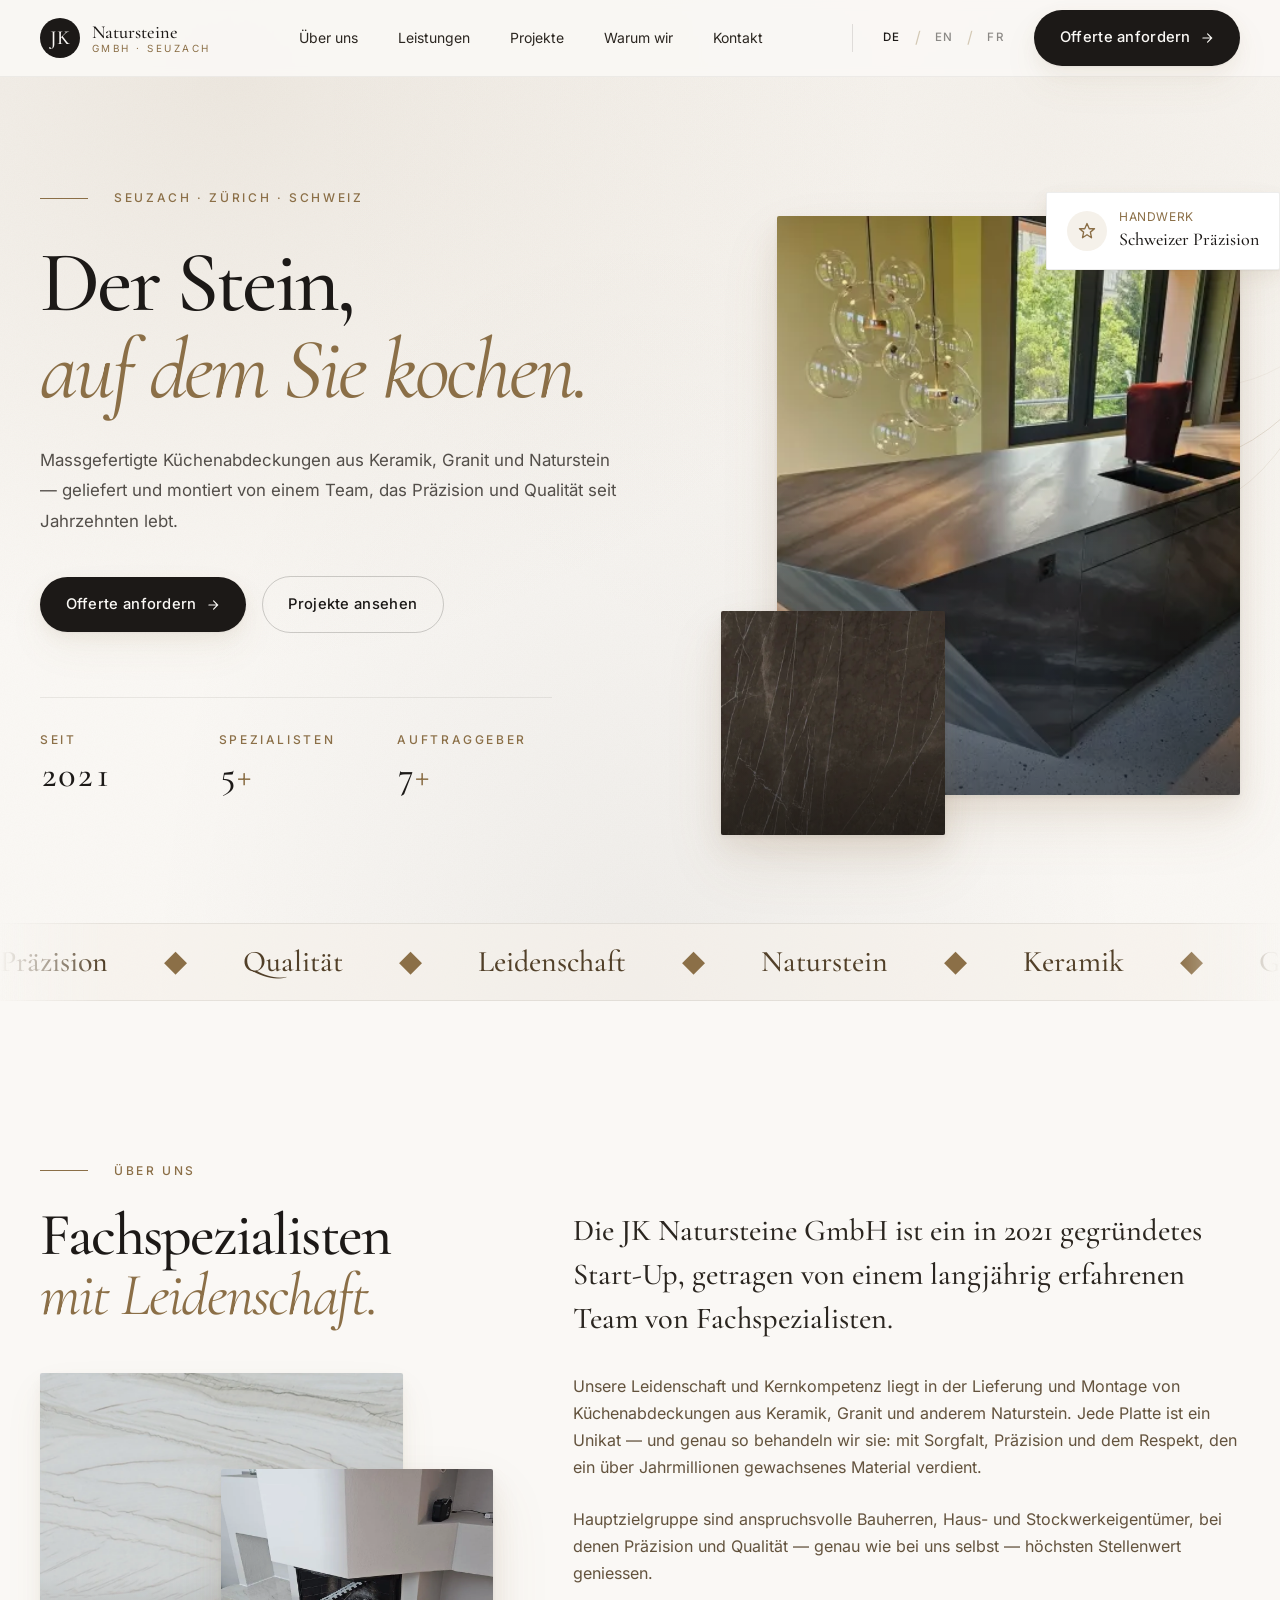
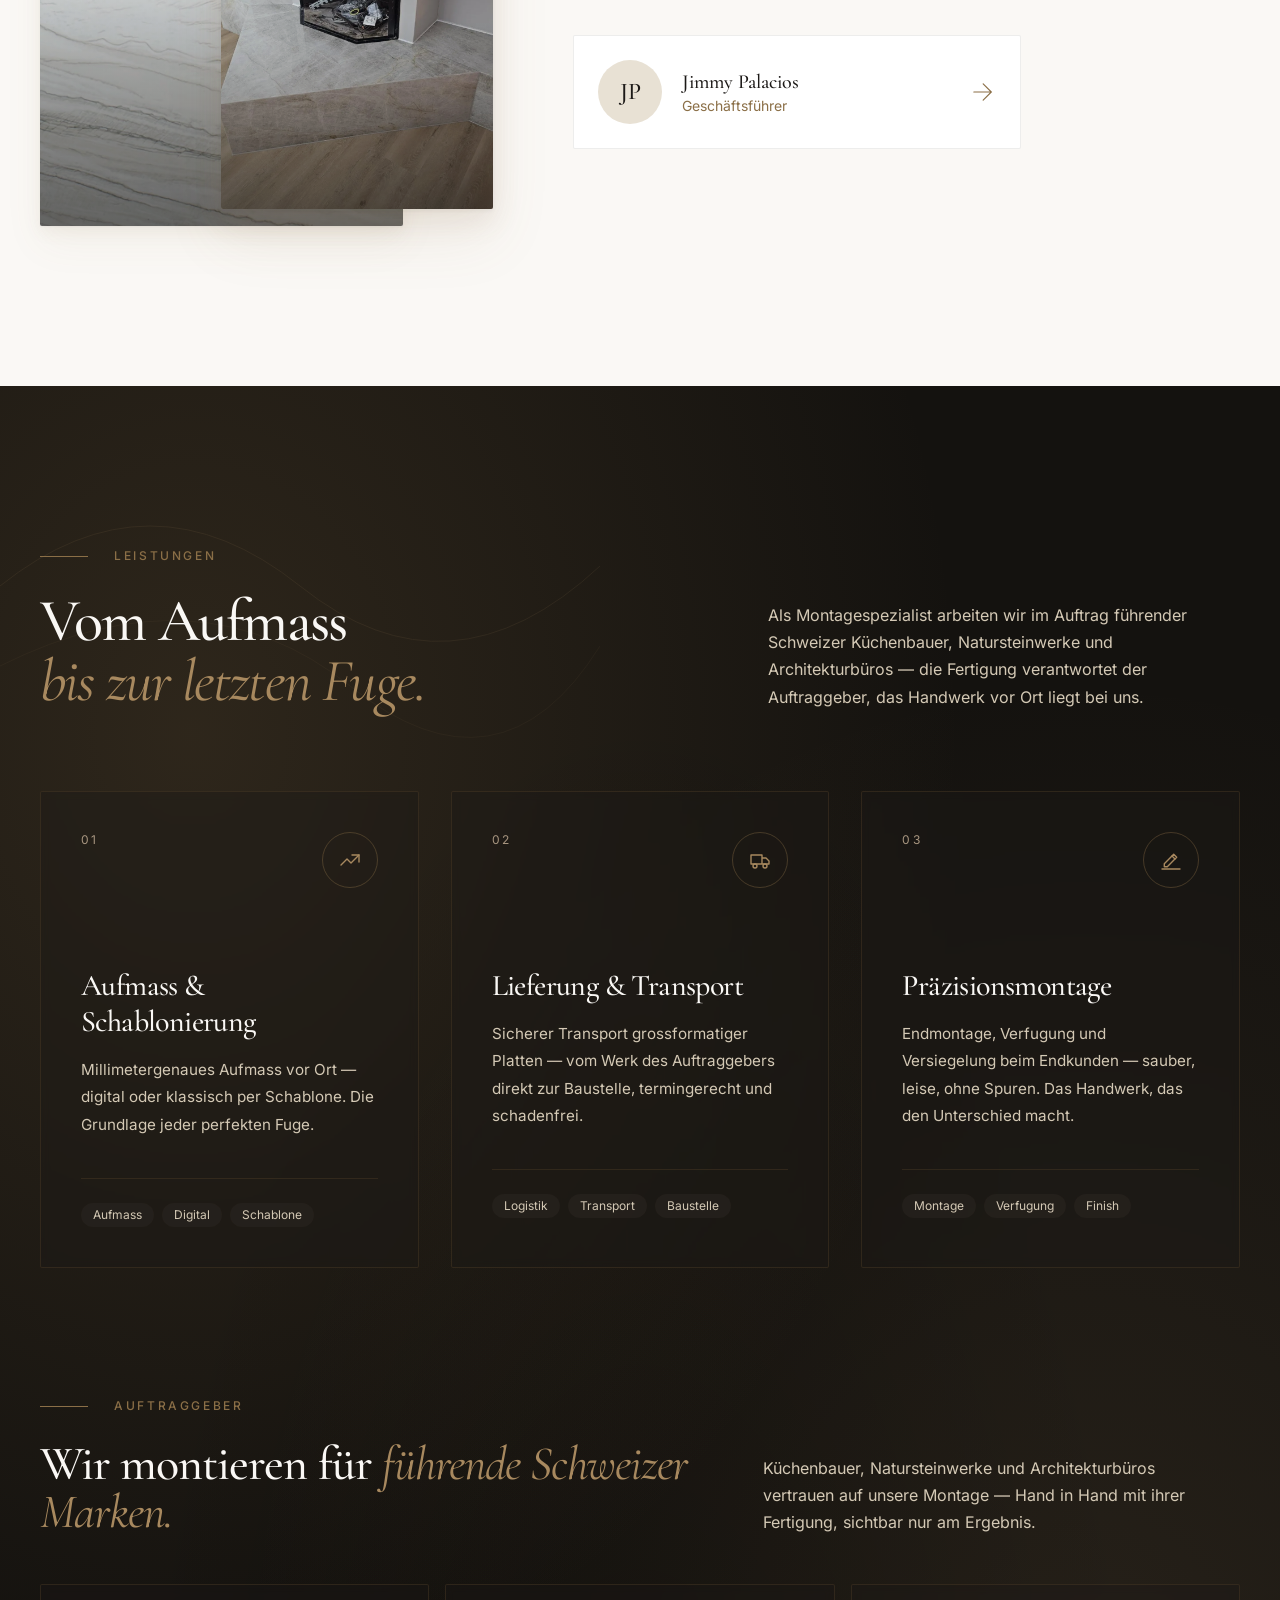
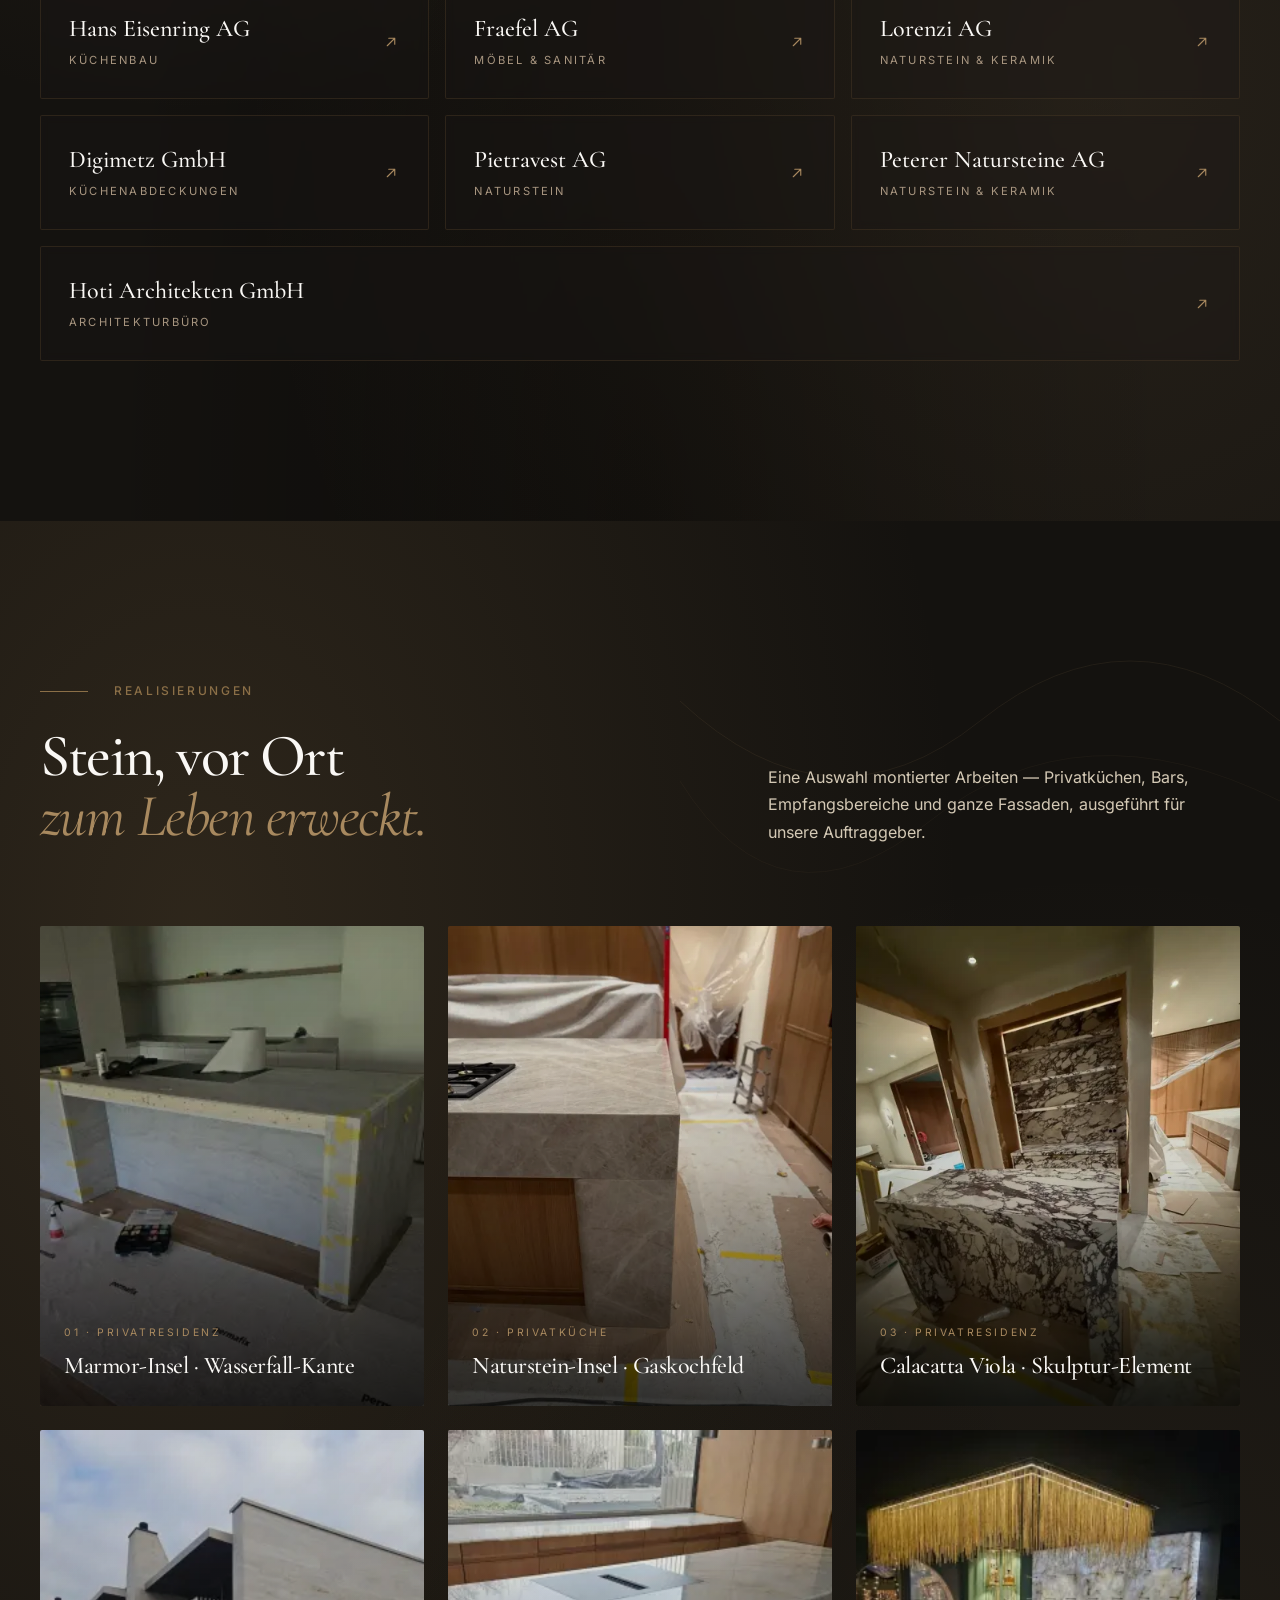
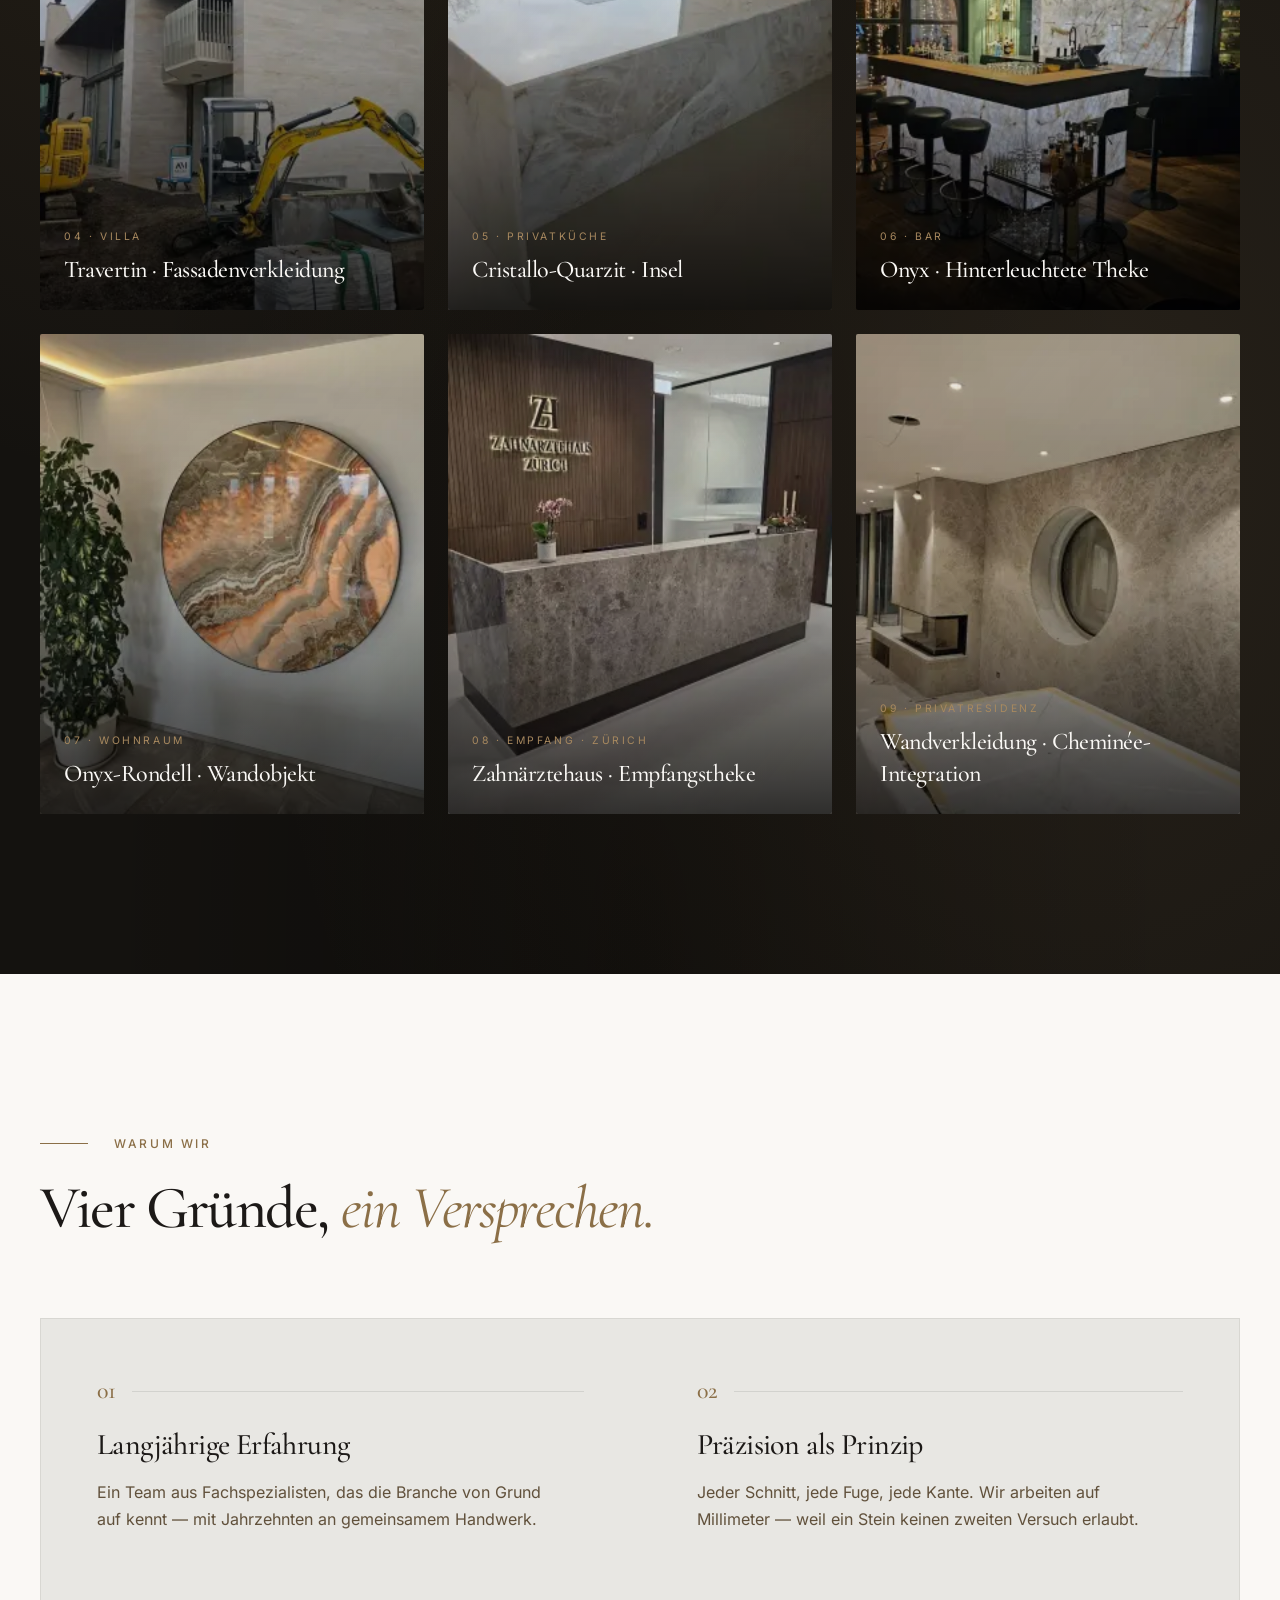
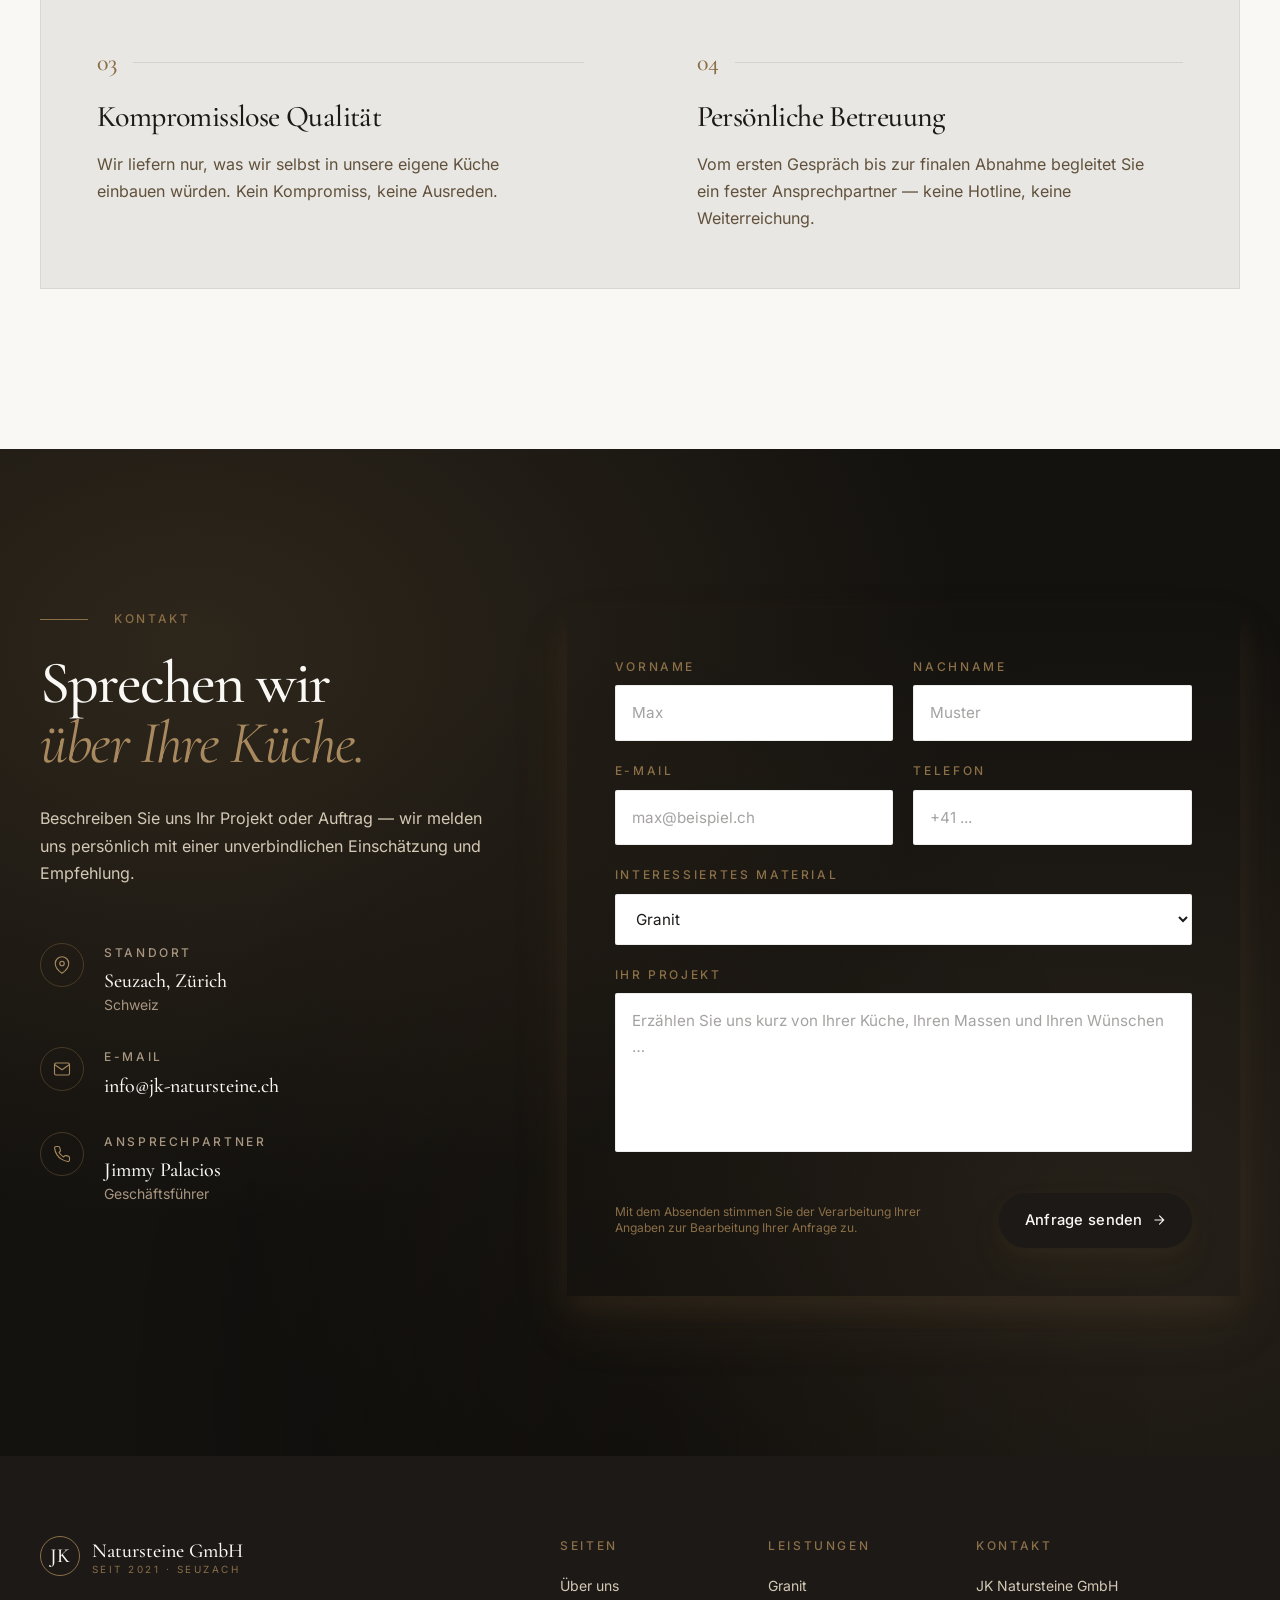
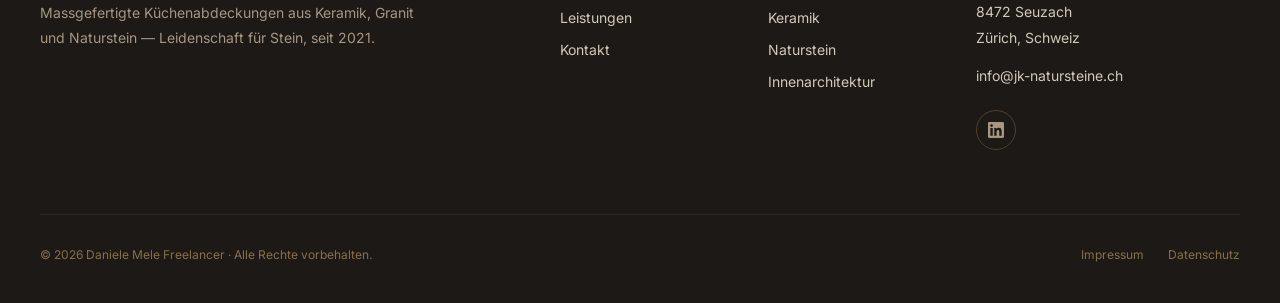
==== commit 67c8cb46: "Add touch swipe to project lightbox Drag-along feedback with the finger, threshold-based commit (20%" ====
--- a/index.html
+++ b/index.html
@@ -1263,6 +1263,66 @@
       else if (e.key === 'ArrowRight') next();
       else if (e.key === 'ArrowLeft')  prev();
     });
+
+    // Touch swipe (mobile): drag image with finger, commit on threshold or fast flick
+    const figureEl = lb.querySelector('.lb-stage');
+    if (figureEl) {
+      let sx = 0, sy = 0, st = 0, dragging = false, dx = 0, axis = null;
+
+      figureEl.addEventListener('touchstart', (e) => {
+        if (images.length < 2 || e.touches.length !== 1) return;
+        sx = e.touches[0].clientX;
+        sy = e.touches[0].clientY;
+        st = Date.now();
+        dragging = true;
+        dx = 0;
+        axis = null;
+        stage.style.transition = 'none';
+      }, { passive: true });
+
+      figureEl.addEventListener('touchmove', (e) => {
+        if (!dragging) return;
+        const cx = e.touches[0].clientX - sx;
+        const cy = e.touches[0].clientY - sy;
+        if (axis === null && (Math.abs(cx) > 8 || Math.abs(cy) > 8)) {
+          axis = Math.abs(cx) > Math.abs(cy) ? 'x' : 'y';
+          if (axis === 'y') {
+            dragging = false;
+            stage.style.transition = '';
+            stage.style.transform = '';
+            stage.style.opacity = '';
+            return;
+          }
+        }
+        if (axis === 'x') {
+          e.preventDefault();
+          dx = cx;
+          const fade = 1 - Math.min(Math.abs(dx) / 500, 0.45);
+          stage.style.transform = `translate(${dx}px, 0)`;
+          stage.style.opacity = String(fade);
+        }
+      }, { passive: false });
+
+      function endSwipe() {
+        if (!dragging) return;
+        dragging = false;
+        const elapsed = Date.now() - st;
+        const velocity = Math.abs(dx) / Math.max(elapsed, 1);
+        const threshold = Math.min(window.innerWidth * 0.2, 110);
+        const flick = velocity > 0.45 && Math.abs(dx) > 30;
+        const commit = Math.abs(dx) >= threshold || flick;
+
+        stage.style.transition = '';
+        stage.style.transform = '';
+        stage.style.opacity = '';
+
+        if (commit) {
+          if (dx < 0) next(); else prev();
+        }
+      }
+      figureEl.addEventListener('touchend',    endSwipe, { passive: true });
+      figureEl.addEventListener('touchcancel', endSwipe, { passive: true });
+    }
   })();
 </script>
 
--- a/styles.css
+++ b/styles.css
@@ -1 +1 @@
-*,:after,:before{--tw-border-spacing-x:0;--tw-border-spacing-y:0;--tw-translate-x:0;--tw-translate-y:0;--tw-rotate:0;--tw-skew-x:0;--tw-skew-y:0;--tw-scale-x:1;--tw-scale-y:1;--tw-pan-x: ;--tw-pan-y: ;--tw-pinch-zoom: ;--tw-scroll-snap-strictness:proximity;--tw-gradient-from-position: ;--tw-gradient-via-position: ;--tw-gradient-to-position: ;--tw-ordinal: ;--tw-slashed-zero: ;--tw-numeric-figure: ;--tw-numeric-spacing: ;--tw-numeric-fraction: ;--tw-ring-inset: ;--tw-ring-offset-width:0px;--tw-ring-offset-color:#fff;--tw-ring-color:rgba(59,130,246,.5);--tw-ring-offset-shadow:0 0 #0000;--tw-ring-shadow:0 0 #0000;--tw-shadow:0 0 #0000;--tw-shadow-colored:0 0 #0000;--tw-blur: ;--tw-brightness: ;--tw-contrast: ;--tw-grayscale: ;--tw-hue-rotate: ;--tw-invert: ;--tw-saturate: ;--tw-sepia: ;--tw-drop-shadow: ;--tw-backdrop-blur: ;--tw-backdrop-brightness: ;--tw-backdrop-contrast: ;--tw-backdrop-grayscale: ;--tw-backdrop-hue-rotate: ;--tw-backdrop-invert: ;--tw-backdrop-opacity: ;--tw-backdrop-saturate: ;--tw-backdrop-sepia: ;--tw-contain-size: ;--tw-contain-layout: ;--tw-contain-paint: ;--tw-contain-style: }::backdrop{--tw-border-spacing-x:0;--tw-border-spacing-y:0;--tw-translate-x:0;--tw-translate-y:0;--tw-rotate:0;--tw-skew-x:0;--tw-skew-y:0;--tw-scale-x:1;--tw-scale-y:1;--tw-pan-x: ;--tw-pan-y: ;--tw-pinch-zoom: ;--tw-scroll-snap-strictness:proximity;--tw-gradient-from-position: ;--tw-gradient-via-position: ;--tw-gradient-to-position: ;--tw-ordinal: ;--tw-slashed-zero: ;--tw-numeric-figure: ;--tw-numeric-spacing: ;--tw-numeric-fraction: ;--tw-ring-inset: ;--tw-ring-offset-width:0px;--tw-ring-offset-color:#fff;--tw-ring-color:rgba(59,130,246,.5);--tw-ring-offset-shadow:0 0 #0000;--tw-ring-shadow:0 0 #0000;--tw-shadow:0 0 #0000;--tw-shadow-colored:0 0 #0000;--tw-blur: ;--tw-brightness: ;--tw-contrast: ;--tw-grayscale: ;--tw-hue-rotate: ;--tw-invert: ;--tw-saturate: ;--tw-sepia: ;--tw-drop-shadow: ;--tw-backdrop-blur: ;--tw-backdrop-brightness: ;--tw-backdrop-contrast: ;--tw-backdrop-grayscale: ;--tw-backdrop-hue-rotate: ;--tw-backdrop-invert: ;--tw-backdrop-opacity: ;--tw-backdrop-saturate: ;--tw-backdrop-sepia: ;--tw-contain-size: ;--tw-contain-layout: ;--tw-contain-paint: ;--tw-contain-style: }/*! tailwindcss v3.4.19 | MIT License | https://tailwindcss.com*/*,:after,:before{box-sizing:border-box;border:0 solid #e5e7eb}:after,:before{--tw-content:""}:host,html{line-height:1.5;-webkit-text-size-adjust:100%;-moz-tab-size:4;-o-tab-size:4;tab-size:4;font-family:Inter,system-ui,sans-serif;font-feature-settings:normal;font-variation-settings:normal;-webkit-tap-highlight-color:transparent}body{margin:0;line-height:inherit}hr{height:0;color:inherit;border-top-width:1px}abbr:where([title]){-webkit-text-decoration:underline dotted;text-decoration:underline dotted}h1,h2,h3,h4,h5,h6{font-size:inherit;font-weight:inherit}a{color:inherit;text-decoration:inherit}b,strong{font-weight:bolder}code,kbd,pre,samp{font-family:ui-monospace,SFMono-Regular,Menlo,Monaco,Consolas,Liberation Mono,Courier New,monospace;font-feature-settings:normal;font-variation-settings:normal;font-size:1em}small{font-size:80%}sub,sup{font-size:75%;line-height:0;position:relative;vertical-align:baseline}sub{bottom:-.25em}sup{top:-.5em}table{text-indent:0;border-color:inherit;border-collapse:collapse}button,input,optgroup,select,textarea{font-family:inherit;font-feature-settings:inherit;font-variation-settings:inherit;font-size:100%;font-weight:inherit;line-height:inherit;letter-spacing:inherit;color:inherit;margin:0;padding:0}button,select{text-transform:none}button,input:where([type=button]),input:where([type=reset]),input:where([type=submit]){-webkit-appearance:button;background-color:transparent;background-image:none}:-moz-focusring{outline:auto}:-moz-ui-invalid{box-shadow:none}progress{vertical-align:baseline}::-webkit-inner-spin-button,::-webkit-outer-spin-button{height:auto}[type=search]{-webkit-appearance:textfield;outline-offset:-2px}::-webkit-search-decoration{-webkit-appearance:none}::-webkit-file-upload-button{-webkit-appearance:button;font:inherit}summary{display:list-item}blockquote,dd,dl,figure,h1,h2,h3,h4,h5,h6,hr,p,pre{margin:0}fieldset{margin:0}fieldset,legend{padding:0}menu,ol,ul{list-style:none;margin:0;padding:0}dialog{padding:0}textarea{resize:vertical}input::-moz-placeholder,textarea::-moz-placeholder{opacity:1;color:#9ca3af}input::placeholder,textarea::placeholder{opacity:1;color:#9ca3af}[role=button],button{cursor:pointer}:disabled{cursor:default}audio,canvas,embed,iframe,img,object,svg,video{display:block;vertical-align:middle}img,video{max-width:100%;height:auto}[hidden]:where(:not([hidden=until-found])){display:none}:root{--bronze:#8b6f47;--bronze-dark:#6e5636;--basalt:#1c1917;--limestone:#f5f1ea;--cream:#faf8f5;--line:rgba(28,25,23,.08);--ease-spring:cubic-bezier(0.34,1.56,0.64,1);--ease-smooth:cubic-bezier(0.22,1,0.36,1);--shadow-card:0 1px 2px rgba(28,25,23,.04),0 6px 16px rgba(139,111,71,.08),0 18px 40px rgba(139,111,71,.06);--shadow-floating:0 2px 4px rgba(28,25,23,.05),0 12px 28px rgba(139,111,71,.12),0 28px 60px rgba(139,111,71,.1)}@font-face{font-family:Inter;font-style:normal;font-weight:400 600;font-display:swap;src:url(fonts/inter.woff2) format("woff2")}@font-face{font-family:Cormorant Garamond;font-style:normal;font-weight:400 500;font-display:swap;src:url(fonts/cormorant.woff2) format("woff2")}@font-face{font-family:Cormorant Garamond;font-style:italic;font-weight:400;font-display:swap;src:url(fonts/cormorant-italic.woff2) format("woff2")}html{scroll-behavior:smooth}body{font-family:Inter,system-ui,sans-serif;background:var(--cream);color:var(--basalt);line-height:1.7;-webkit-font-smoothing:antialiased;text-rendering:optimizeLegibility}.font-display{font-weight:500}.display,.font-display,h1,h2,h3{font-family:Cormorant Garamond,Georgia,serif}h1{letter-spacing:-.035em;line-height:1.02}h1,h2{font-weight:500}h2{letter-spacing:-.03em;line-height:1.08}h3{letter-spacing:-.02em;line-height:1.15}.eyebrow,h3{font-weight:500}.eyebrow{font-family:Inter,sans-serif;font-size:.75rem;letter-spacing:.22em;text-transform:uppercase;color:var(--bronze)}.bg-stone-field{background-color:var(--cream);background-image:radial-gradient(at 18% 8%,rgba(139,111,71,.12) 0,transparent 45%),radial-gradient(at 82% 12%,rgba(139,111,71,.06) 0,transparent 50%),radial-gradient(at 50% 100%,rgba(28,25,23,.05) 0,transparent 55%)}.bg-basalt-field{background-color:#14120f;background-image:radial-gradient(at 15% 20%,rgba(139,111,71,.22) 0,transparent 50%),radial-gradient(at 85% 75%,rgba(168,137,95,.12) 0,transparent 55%),radial-gradient(at 50% 100%,rgba(0,0,0,.4) 0,transparent 60%)}.grain:before{content:"";position:absolute;inset:0;pointer-events:none;background-image:url("data:image/svg+xml;utf8,<svg xmlns='http://www.w3.org/2000/svg' width='200' height='200'><filter id='n'><feTurbulence type='fractalNoise' baseFrequency='0.9' numOctaves='2' stitchTiles='stitch'/><feColorMatrix values='0 0 0 0 0.55  0 0 0 0 0.43  0 0 0 0 0.28  0 0 0 0.5 0'/></filter><rect width='100%25' height='100%25' filter='url(%23n)'/></svg>");opacity:.08;mix-blend-mode:multiply}.img-treat{position:relative;overflow:hidden;isolation:isolate}.img-treat img,.img-treat picture{width:100%;height:100%;display:block}.img-treat img{-o-object-fit:cover;object-fit:cover;transition:transform .9s var(--ease-smooth)}.img-treat:after{background:linear-gradient(0deg,rgba(20,18,15,.55) 0,rgba(20,18,15,0) 55%);z-index:1}.img-treat:after,.img-treat:before{content:"";position:absolute;inset:0;pointer-events:none}.img-treat:before{background:#8b6f47;mix-blend-mode:multiply;opacity:.08;z-index:2}.img-treat:hover img{transform:scale(1.04)}.btn{display:inline-flex;align-items:center;gap:.6rem;padding:.95rem 1.6rem;font-weight:500;font-size:.92rem;letter-spacing:.02em;border-radius:999px;transition:transform .26s var(--ease-spring),box-shadow .26s var(--ease-smooth),background-color .26s var(--ease-smooth),color .26s var(--ease-smooth)}.btn:hover{will-change:transform}.btn-primary{background:var(--basalt);color:var(--cream);box-shadow:var(--shadow-card)}.btn-primary:hover{background:var(--bronze-dark);transform:translateY(-2px);box-shadow:var(--shadow-floating)}.btn-primary:active{transform:translateY(0)}.btn-primary:focus-visible{outline:2px solid var(--bronze);outline-offset:3px}.btn-ghost{background:transparent;color:var(--basalt);border:1px solid rgba(28,25,23,.2)}.btn-ghost:hover{background:rgba(28,25,23,.04);border-color:var(--bronze);color:var(--bronze-dark);transform:translateY(-2px)}.btn-ghost:focus-visible{outline:2px solid var(--bronze);outline-offset:3px}.btn-ghost:active{transform:translateY(0)}.btn-on-dark{background:var(--cream);color:var(--basalt)}.btn-on-dark:hover{background:#fff;transform:translateY(-2px)}.divider-line{display:inline-block;width:48px;height:1px;background:var(--bronze);vertical-align:middle;margin-right:14px}.card{background:#fff;border:1px solid var(--line);border-radius:4px;transition:transform .4s var(--ease-smooth),box-shadow .4s var(--ease-smooth),border-color .4s var(--ease-smooth)}.card:hover{transform:translateY(-4px);box-shadow:var(--shadow-floating);border-color:rgba(139,111,71,.35)}.nav-link{position:relative;padding:6px 0;transition:color .2s var(--ease-smooth)}.nav-link:after{content:"";position:absolute;left:0;bottom:0;width:100%;height:1px;background:var(--bronze);transform:scaleX(0);transform-origin:right;transition:transform .4s var(--ease-smooth)}.nav-link:hover{color:var(--bronze-dark)}.nav-link:hover:after{transform:scaleX(1);transform-origin:left}.nav-link:focus-visible{outline:2px solid var(--bronze);outline-offset:4px;border-radius:2px}.menu-toggle{position:relative;width:44px;height:44px;display:inline-flex;align-items:center;justify-content:center;border-radius:2px;transition:background-color .24s var(--ease-smooth)}.menu-toggle:hover{background:rgba(139,111,71,.08)}.menu-toggle:focus-visible{outline:2px solid var(--bronze);outline-offset:2px}.menu-toggle .bars{position:relative;width:22px;height:14px}.menu-toggle .bars span{position:absolute;left:0;right:0;height:1.5px;background:var(--basalt);border-radius:1px;transition:transform .42s var(--ease-spring),opacity .2s var(--ease-smooth)}.menu-toggle .bars span:first-child{top:0}.menu-toggle .bars span:nth-child(2){top:50%;transform:translateY(-50%)}.menu-toggle .bars span:nth-child(3){bottom:0}.menu-toggle[aria-expanded=true] .bars span:first-child{transform:translateY(6.25px) rotate(45deg)}.menu-toggle[aria-expanded=true] .bars span:nth-child(2){opacity:0;transform:translateY(-50%) scaleX(0)}.menu-toggle[aria-expanded=true] .bars span:nth-child(3){transform:translateY(-6.25px) rotate(-45deg)}.mobile-menu{position:fixed;top:76px;left:0;right:0;z-index:40;background:hsla(36,33%,97%,.97);backdrop-filter:blur(10px);-webkit-backdrop-filter:blur(10px);border-bottom:1px solid var(--line);box-shadow:var(--shadow-floating);transform:translateY(-12px);opacity:0;pointer-events:none;transition:transform .38s var(--ease-smooth),opacity .24s var(--ease-smooth)}.mobile-menu.open{transform:translateY(0);opacity:1;pointer-events:auto}.mobile-menu nav a{display:flex;align-items:center;justify-content:space-between;padding:18px 24px;font-size:1.05rem;color:var(--basalt);border-bottom:1px solid var(--line);transition:color .2s var(--ease-smooth),background-color .2s var(--ease-smooth)}.mobile-menu nav a:after{content:"→";font-family:Cormorant Garamond,Georgia,serif;color:var(--bronze);opacity:0;transform:translateX(-6px);transition:opacity .24s var(--ease-smooth),transform .24s var(--ease-smooth)}.mobile-menu nav a:focus-visible,.mobile-menu nav a:hover{color:var(--bronze-dark);background:rgba(139,111,71,.05);outline:none}.mobile-menu nav a:focus-visible:after,.mobile-menu nav a:hover:after{opacity:1;transform:translateX(0)}body.menu-open{overflow:hidden}.lang-toggle button{padding:4px 10px;font-size:.72rem;font-weight:500;letter-spacing:.12em;color:rgba(28,25,23,.5);transition:color .2s var(--ease-smooth)}.lang-toggle button.active{color:var(--basalt)}.lang-toggle button:hover{color:var(--bronze-dark)}.field{width:100%;padding:14px 16px;background:#fff;border:1px solid var(--line);border-radius:2px;font-family:Inter,sans-serif;font-size:.95rem;color:var(--basalt);transition:border-color .24s var(--ease-smooth),box-shadow .24s var(--ease-smooth)}.field::-moz-placeholder{color:rgba(28,25,23,.4)}.field::placeholder{color:rgba(28,25,23,.4)}.field:focus{outline:none;border-color:var(--bronze);box-shadow:0 0 0 3px rgba(139,111,71,.12)}.reveal{opacity:0;transform:translateY(28px);transition:opacity .9s var(--ease-smooth),transform .9s var(--ease-smooth)}.reveal.in{opacity:1;transform:translateY(0)}.vein{position:absolute;pointer-events:none;opacity:.18}.marquee-wrap{-webkit-mask-image:linear-gradient(90deg,transparent 0,#000 8%,#000 92%,transparent);mask-image:linear-gradient(90deg,transparent 0,#000 8%,#000 92%,transparent)}.marquee{display:flex;gap:3.5rem;animation:marq 38s linear infinite;white-space:nowrap}@keyframes marq{0%{transform:translateX(0)}to{transform:translateX(-50%)}}.ceo-card{color:inherit;text-decoration:none}.ceo-card .ceo-card-arrow{transition:transform .36s var(--ease-smooth)}.ceo-card:hover .ceo-card-arrow{transform:translateX(4px)}.ceo-card:focus-visible{outline:2px solid var(--bronze);outline-offset:4px;border-radius:4px}.hero-num{font-variant-numeric:tabular-nums}@media (prefers-reduced-motion:reduce){*,:after,:before{animation-duration:.01ms!important;transition-duration:.01ms!important}.reveal{opacity:1;transform:none}}.lb{position:fixed;inset:0;z-index:100;background:rgba(10,8,6,.94);-webkit-backdrop-filter:blur(6px);backdrop-filter:blur(6px);display:flex;align-items:center;justify-content:center;opacity:0;pointer-events:none;transition:opacity .32s var(--ease-smooth)}.lb.open{opacity:1;pointer-events:auto}.lb-stage{position:relative;display:flex;flex-direction:column;align-items:center;gap:1.25rem;max-width:92vw}.lb-img{max-width:92vw;max-height:78vh;-o-object-fit:contain;object-fit:contain;box-shadow:0 2px 8px rgba(0,0,0,.4),0 30px 80px rgba(139,111,71,.18);opacity:0;transform:translateY(10px);transition:opacity .28s var(--ease-smooth),transform .32s var(--ease-smooth)}.lb.open .lb-img{opacity:1;transform:translateY(0)}.lb-caption{display:flex;gap:.9rem;align-items:center;font-family:Inter,sans-serif;font-size:.7rem;letter-spacing:.22em;text-transform:uppercase;color:hsla(38,35%,94%,.62);max-width:92vw;text-align:center}.lb-counter{border:1px solid rgba(168,137,95,.45);padding:.3rem .7rem;color:#a8895f}.lb-counter,.lb-title{letter-spacing:.2em}.lb-close,.lb-next,.lb-prev{position:absolute;z-index:2;background:rgba(28,25,23,.55);border:1px solid hsla(38,35%,94%,.22);color:hsla(38,35%,94%,.95);width:48px;height:48px;border-radius:999px;display:flex;align-items:center;justify-content:center;cursor:pointer;line-height:1;transition:transform .22s var(--ease-smooth),border-color .22s var(--ease-smooth),background-color .22s var(--ease-smooth),color .22s var(--ease-smooth)}.lb-close:hover,.lb-next:hover,.lb-prev:hover{border-color:rgba(168,137,95,.75);color:#c8a878;background-color:rgba(139,111,71,.18)}.lb-close:focus-visible,.lb-next:focus-visible,.lb-prev:focus-visible{outline:2px solid #a8895f;outline-offset:3px}.lb-close{top:1.5rem;right:1.5rem;font-size:1.4rem}.lb-prev{left:1.5rem}.lb-next,.lb-prev{top:50%;transform:translateY(-50%);font-size:1.6rem}.lb-next{right:1.5rem}.lb-next:hover,.lb-prev:hover{transform:translateY(-50%)}.lb-close:active{transform:scale(.94)}.lb-next:active,.lb-prev:active{transform:translateY(-50%) scale(.94)}@media (max-width:640px){.lb-next,.lb-prev{width:42px;height:42px}.lb-prev{left:.6rem}.lb-next{right:.6rem}.lb-close{top:.8rem;right:.8rem;width:42px;height:42px}}.project-card[data-gallery]{cursor:pointer}.project-card[data-gallery]:focus-visible{outline:2px solid #a8895f;outline-offset:4px}#cf-submit .cf-spinner{display:none;animation:cf-spin .72s linear infinite}#cf-submit.is-loading .cf-icon{display:none}#cf-submit.is-loading .cf-spinner{display:inline-block}#cf-submit:disabled{opacity:.85;cursor:progress}@keyframes cf-spin{to{transform:rotate(1turn)}}.cf-modal{position:fixed;inset:0;z-index:110;display:flex;align-items:center;justify-content:center;opacity:0;pointer-events:none;transition:opacity .28s var(--ease-smooth);padding:1.25rem}.cf-modal.open{opacity:1;pointer-events:auto}.cf-modal-backdrop{position:absolute;inset:0;background:rgba(20,18,15,.6);-webkit-backdrop-filter:blur(6px);backdrop-filter:blur(6px)}.cf-modal-card{position:relative;background:var(--cream);color:var(--basalt);max-width:30rem;width:100%;padding:2.25rem 2.25rem 2rem;border-radius:4px;border:1px solid rgba(28,25,23,.06);box-shadow:var(--shadow-floating);transform:translateY(14px) scale(.98);opacity:0;transition:transform .42s var(--ease-spring),opacity .28s var(--ease-smooth)}.cf-modal.open .cf-modal-card{transform:translateY(0) scale(1);opacity:1}.cf-modal-close{position:absolute;top:.85rem;right:.85rem;width:36px;height:36px;border-radius:999px;display:inline-flex;align-items:center;justify-content:center;color:rgba(28,25,23,.55);transition:color .22s var(--ease-smooth),background-color .22s var(--ease-smooth)}.cf-modal-close:hover{color:var(--basalt);background:rgba(28,25,23,.05)}.cf-modal-close:focus-visible{outline:2px solid var(--bronze);outline-offset:2px}.cf-modal-icon{width:56px;height:56px;border-radius:999px;display:inline-flex;align-items:center;justify-content:center;color:var(--cream);background:var(--bronze);box-shadow:0 1px 2px rgba(28,25,23,.08),0 8px 22px rgba(139,111,71,.28);margin-bottom:1.25rem}.pointer-events-none{pointer-events:none}.visible{visibility:visible}.fixed{position:fixed}.absolute{position:absolute}.relative{position:relative}.-inset-px{inset:-1px}.inset-0{inset:0}.inset-x-0{left:0;right:0}.-bottom-10{bottom:-2.5rem}.-left-6{left:-1.5rem}.-right-4{right:-1rem}.-top-6{top:-1.5rem}.bottom-6{bottom:1.5rem}.left-6{left:1.5rem}.right-0{right:0}.right-6{right:1.5rem}.top-0{top:0}.top-24{top:6rem}.z-50{z-index:50}.mx-auto{margin-left:auto;margin-right:auto}.my-6{margin-top:1.5rem;margin-bottom:1.5rem}.-mt-0\.5{margin-top:-.125rem}.mb-12{margin-bottom:3rem}.mb-16{margin-bottom:4rem}.mb-2{margin-bottom:.5rem}.mb-20{margin-bottom:5rem}.mb-4{margin-bottom:1rem}.mb-5{margin-bottom:1.25rem}.mb-6{margin-bottom:1.5rem}.mb-8{margin-bottom:2rem}.ml-auto{margin-left:auto}.mt-1{margin-top:.25rem}.mt-1\.5{margin-top:.375rem}.mt-10{margin-top:2.5rem}.mt-12{margin-top:3rem}.mt-14{margin-top:3.5rem}.mt-16{margin-top:4rem}.mt-2{margin-top:.5rem}.mt-24{margin-top:6rem}.mt-3{margin-top:.75rem}.mt-4{margin-top:1rem}.mt-6{margin-top:1.5rem}.mt-7{margin-top:1.75rem}.mt-8{margin-top:2rem}.block{display:block}.flex{display:flex}.inline-flex{display:inline-flex}.grid{display:grid}.hidden{display:none}.aspect-\[4\/5\]{aspect-ratio:4/5}.h-10{height:2.5rem}.h-11{height:2.75rem}.h-14{height:3.5rem}.h-16{height:4rem}.h-9{height:2.25rem}.h-\[76px\]{height:76px}.h-full{height:100%}.h-px{height:1px}.w-10{width:2.5rem}.w-11{width:2.75rem}.w-14{width:3.5rem}.w-16{width:4rem}.w-3\/5{width:60%}.w-4\/5{width:80%}.w-48{width:12rem}.w-9{width:2.25rem}.w-full{width:100%}.max-w-2xl{max-width:42rem}.max-w-3xl{max-width:48rem}.max-w-7xl{max-width:80rem}.max-w-lg{max-width:32rem}.max-w-md{max-width:28rem}.max-w-sm{max-width:24rem}.max-w-xl{max-width:36rem}.max-w-xs{max-width:20rem}.flex-1{flex:1 1 0%}.shrink-0{flex-shrink:0}.resize-none{resize:none}.grid-cols-1{grid-template-columns:repeat(1,minmax(0,1fr))}.grid-cols-3{grid-template-columns:repeat(3,minmax(0,1fr))}.flex-col{flex-direction:column}.flex-wrap{flex-wrap:wrap}.items-start{align-items:flex-start}.items-end{align-items:flex-end}.items-center{align-items:center}.justify-center{justify-content:center}.justify-between{justify-content:space-between}.gap-1{gap:.25rem}.gap-10{gap:2.5rem}.gap-12{gap:3rem}.gap-14{gap:3.5rem}.gap-16{gap:4rem}.gap-2{gap:.5rem}.gap-3{gap:.75rem}.gap-4{gap:1rem}.gap-5{gap:1.25rem}.gap-6{gap:1.5rem}.gap-px{gap:1px}.space-y-0\.5>:not([hidden])~:not([hidden]){--tw-space-y-reverse:0;margin-top:calc(.125rem*(1 - var(--tw-space-y-reverse)));margin-bottom:calc(.125rem*var(--tw-space-y-reverse))}.space-y-1\.5>:not([hidden])~:not([hidden]){--tw-space-y-reverse:0;margin-top:calc(.375rem*(1 - var(--tw-space-y-reverse)));margin-bottom:calc(.375rem*var(--tw-space-y-reverse))}.space-y-3>:not([hidden])~:not([hidden]){--tw-space-y-reverse:0;margin-top:calc(.75rem*(1 - var(--tw-space-y-reverse)));margin-bottom:calc(.75rem*var(--tw-space-y-reverse))}.space-y-8>:not([hidden])~:not([hidden]){--tw-space-y-reverse:0;margin-top:calc(2rem*(1 - var(--tw-space-y-reverse)));margin-bottom:calc(2rem*var(--tw-space-y-reverse))}.self-start{align-self:flex-start}.overflow-hidden{overflow:hidden}.whitespace-nowrap{white-space:nowrap}.rounded-full{border-radius:9999px}.rounded-sm{border-radius:.125rem}.border{border-width:1px}.border-y{border-top-width:1px}.border-b,.border-y{border-bottom-width:1px}.border-l{border-left-width:1px}.border-t{border-top-width:1px}.border-\[rgba\(28\2c 25\2c 23\2c 0\.06\)\]{border-color:rgba(28,25,23,.06)}.border-\[rgba\(28\2c 25\2c 23\2c 0\.08\)\]{border-color:rgba(28,25,23,.08)}.border-\[rgba\(28\2c 25\2c 23\2c 0\.12\)\]{border-color:rgba(28,25,23,.12)}.border-bronze{--tw-border-opacity:1;border-color:rgb(139 111 71/var(--tw-border-opacity,1))}.border-bronze\/40{border-color:rgba(139,111,71,.4)}.border-stone-700{--tw-border-opacity:1;border-color:rgb(82 64 41/var(--tw-border-opacity,1))}.border-stone-700\/40{border-color:rgba(82,64,41,.4)}.bg-\[rgba\(245\2c 241\2c 234\2c 0\.6\)\]{background-color:hsla(38,35%,94%,.6)}.bg-\[rgba\(250\2c 248\2c 245\2c 0\.78\)\]{background-color:hsla(36,33%,97%,.78)}.bg-\[rgba\(250\2c 248\2c 245\2c 0\.92\)\]{background-color:hsla(36,33%,97%,.92)}.bg-\[rgba\(28\2c 25\2c 23\2c 0\.08\)\]{background-color:rgba(28,25,23,.08)}.bg-\[rgba\(28\2c 25\2c 23\2c 0\.1\)\]{background-color:rgba(28,25,23,.1)}.bg-stone-100{--tw-bg-opacity:1;background-color:rgb(245 241 234/var(--tw-bg-opacity,1))}.bg-stone-200{--tw-bg-opacity:1;background-color:rgb(232 225 212/var(--tw-bg-opacity,1))}.bg-stone-800\/60{background-color:rgba(43,38,32,.6)}.bg-stone-900{--tw-bg-opacity:1;background-color:rgb(28 25 23/var(--tw-bg-opacity,1))}.bg-stone-900\/30{background-color:rgba(28,25,23,.3)}.bg-stone-900\/40{background-color:rgba(28,25,23,.4)}.bg-white{--tw-bg-opacity:1;background-color:rgb(255 255 255/var(--tw-bg-opacity,1))}.bg-gradient-to-br{background-image:linear-gradient(to bottom right,var(--tw-gradient-stops))}.bg-gradient-to-t{background-image:linear-gradient(to top,var(--tw-gradient-stops))}.from-black\/75{--tw-gradient-from:rgba(0,0,0,.75) var(--tw-gradient-from-position);--tw-gradient-to:transparent var(--tw-gradient-to-position);--tw-gradient-stops:var(--tw-gradient-from),var(--tw-gradient-to)}.from-bronze\/15{--tw-gradient-from:rgba(139,111,71,.15) var(--tw-gradient-from-position);--tw-gradient-to:rgba(139,111,71,0) var(--tw-gradient-to-position);--tw-gradient-stops:var(--tw-gradient-from),var(--tw-gradient-to)}.via-black\/15{--tw-gradient-to:transparent var(--tw-gradient-to-position);--tw-gradient-stops:var(--tw-gradient-from),rgba(0,0,0,.15) var(--tw-gradient-via-position),var(--tw-gradient-to)}.to-transparent{--tw-gradient-to:transparent var(--tw-gradient-to-position)}.object-cover{-o-object-fit:cover;object-fit:cover}.p-10{padding:2.5rem}.p-6{padding:1.5rem}.p-8{padding:2rem}.px-3{padding-left:.75rem;padding-right:.75rem}.px-5{padding-left:1.25rem;padding-right:1.25rem}.px-6{padding-left:1.5rem;padding-right:1.5rem}.py-1{padding-top:.25rem;padding-bottom:.25rem}.py-12{padding-top:3rem;padding-bottom:3rem}.py-20{padding-top:5rem;padding-bottom:5rem}.py-28{padding-top:7rem;padding-bottom:7rem}.py-4{padding-top:1rem;padding-bottom:1rem}.py-5{padding-top:1.25rem;padding-bottom:1.25rem}.pb-10{padding-bottom:2.5rem}.pb-16{padding-bottom:4rem}.pb-24{padding-bottom:6rem}.pl-5{padding-left:1.25rem}.pt-10{padding-top:2.5rem}.pt-2{padding-top:.5rem}.pt-20{padding-top:5rem}.pt-3{padding-top:.75rem}.pt-6{padding-top:1.5rem}.pt-8{padding-top:2rem}.pt-\[76px\]{padding-top:76px}.font-display{font-family:Cormorant Garamond,Georgia,serif}.text-2xl{font-size:1.5rem;line-height:2rem}.text-3xl{font-size:1.875rem;line-height:2.25rem}.text-4xl{font-size:2.25rem;line-height:2.5rem}.text-\[0\.62rem\]{font-size:.62rem}.text-\[0\.65rem\]{font-size:.65rem}.text-\[0\.7rem\]{font-size:.7rem}.text-\[0\.95rem\]{font-size:.95rem}.text-\[1\.05rem\]{font-size:1.05rem}.text-\[1\.15rem\]{font-size:1.15rem}.text-\[2\.6rem\]{font-size:2.6rem}.text-lg{font-size:1.125rem;line-height:1.75rem}.text-sm{font-size:.875rem;line-height:1.25rem}.text-xl{font-size:1.25rem;line-height:1.75rem}.text-xs{font-size:.75rem;line-height:1rem}.uppercase{text-transform:uppercase}.italic{font-style:italic}.not-italic{font-style:normal}.leading-\[1\.1\]{line-height:1.1}.leading-\[1\.45\]{line-height:1.45}.leading-\[1\.8\]{line-height:1.8}.leading-none{line-height:1}.leading-tight{line-height:1.25}.tracking-\[0\.25em\]{letter-spacing:.25em}.tracking-\[0\.2em\]{letter-spacing:.2em}.tracking-wider{letter-spacing:.05em}.tracking-widest{letter-spacing:.1em}.text-bronze{--tw-text-opacity:1;color:rgb(139 111 71/var(--tw-text-opacity,1))}.text-bronze-light{--tw-text-opacity:1;color:rgb(168 137 95/var(--tw-text-opacity,1))}.text-red-700{--tw-text-opacity:1;color:rgb(185 28 28/var(--tw-text-opacity,1))}.text-stone-300{--tw-text-opacity:1;color:rgb(212 201 181/var(--tw-text-opacity,1))}.text-stone-400{--tw-text-opacity:1;color:rgb(168 150 128/var(--tw-text-opacity,1))}.text-stone-50{--tw-text-opacity:1;color:rgb(250 248 245/var(--tw-text-opacity,1))}.text-stone-500{--tw-text-opacity:1;color:rgb(139 111 71/var(--tw-text-opacity,1))}.text-stone-600{--tw-text-opacity:1;color:rgb(110 86 54/var(--tw-text-opacity,1))}.text-stone-700{--tw-text-opacity:1;color:rgb(82 64 41/var(--tw-text-opacity,1))}.text-stone-700\/80{color:rgba(82,64,41,.8)}.text-stone-700\/85{color:rgba(82,64,41,.85)}.text-stone-700\/90{color:rgba(82,64,41,.9)}.text-stone-800{--tw-text-opacity:1;color:rgb(43 38 32/var(--tw-text-opacity,1))}.text-stone-800\/80{color:rgba(43,38,32,.8)}.text-stone-900{--tw-text-opacity:1;color:rgb(28 25 23/var(--tw-text-opacity,1))}.underline{text-decoration-line:underline}.antialiased{-webkit-font-smoothing:antialiased;-moz-osx-font-smoothing:grayscale}.opacity-0{opacity:0}.mix-blend-multiply{mix-blend-mode:multiply}.shadow-2xl{--tw-shadow:0 25px 50px -12px rgba(0,0,0,.25);--tw-shadow-colored:0 25px 50px -12px var(--tw-shadow-color);box-shadow:var(--tw-ring-offset-shadow,0 0 #0000),var(--tw-ring-shadow,0 0 #0000),var(--tw-shadow)}.backdrop-blur-md{--tw-backdrop-blur:blur(12px)}.backdrop-blur-md,.backdrop-blur-sm{-webkit-backdrop-filter:var(--tw-backdrop-blur) var(--tw-backdrop-brightness) var(--tw-backdrop-contrast) var(--tw-backdrop-grayscale) var(--tw-backdrop-hue-rotate) var(--tw-backdrop-invert) var(--tw-backdrop-opacity) var(--tw-backdrop-saturate) var(--tw-backdrop-sepia);backdrop-filter:var(--tw-backdrop-blur) var(--tw-backdrop-brightness) var(--tw-backdrop-contrast) var(--tw-backdrop-grayscale) var(--tw-backdrop-hue-rotate) var(--tw-backdrop-invert) var(--tw-backdrop-opacity) var(--tw-backdrop-saturate) var(--tw-backdrop-sepia)}.backdrop-blur-sm{--tw-backdrop-blur:blur(4px)}.transition{transition-property:color,background-color,border-color,text-decoration-color,fill,stroke,opacity,box-shadow,transform,filter,-webkit-backdrop-filter;transition-property:color,background-color,border-color,text-decoration-color,fill,stroke,opacity,box-shadow,transform,filter,backdrop-filter;transition-property:color,background-color,border-color,text-decoration-color,fill,stroke,opacity,box-shadow,transform,filter,backdrop-filter,-webkit-backdrop-filter;transition-timing-function:cubic-bezier(.4,0,.2,1);transition-duration:.15s}.transition-colors{transition-property:color,background-color,border-color,text-decoration-color,fill,stroke;transition-timing-function:cubic-bezier(.4,0,.2,1);transition-duration:.15s}.transition-opacity{transition-property:opacity;transition-timing-function:cubic-bezier(.4,0,.2,1);transition-duration:.15s}.transition-transform{transition-property:transform;transition-timing-function:cubic-bezier(.4,0,.2,1);transition-duration:.15s}.duration-300{transition-duration:.3s}.duration-500{transition-duration:.5s}.duration-700{transition-duration:.7s}.hover\:-translate-y-0\.5:hover{--tw-translate-y:-0.125rem}.hover\:-translate-y-0\.5:hover,.hover\:-translate-y-1:hover{transform:translate(var(--tw-translate-x),var(--tw-translate-y)) rotate(var(--tw-rotate)) skewX(var(--tw-skew-x)) skewY(var(--tw-skew-y)) scaleX(var(--tw-scale-x)) scaleY(var(--tw-scale-y))}.hover\:-translate-y-1:hover{--tw-translate-y:-0.25rem}.hover\:border-bronze:hover{--tw-border-opacity:1;border-color:rgb(139 111 71/var(--tw-border-opacity,1))}.hover\:border-bronze\/50:hover{border-color:rgba(139,111,71,.5)}.hover\:text-bronze:hover{--tw-text-opacity:1;color:rgb(139 111 71/var(--tw-text-opacity,1))}.group:hover .group-hover\:-translate-y-0\.5{--tw-translate-y:-0.125rem}.group:hover .group-hover\:-translate-y-0\.5,.group:hover .group-hover\:translate-x-0\.5{transform:translate(var(--tw-translate-x),var(--tw-translate-y)) rotate(var(--tw-rotate)) skewX(var(--tw-skew-x)) skewY(var(--tw-skew-y)) scaleX(var(--tw-scale-x)) scaleY(var(--tw-scale-y))}.group:hover .group-hover\:translate-x-0\.5{--tw-translate-x:0.125rem}.group:hover .group-hover\:scale-\[1\.04\]{--tw-scale-x:1.04;--tw-scale-y:1.04;transform:translate(var(--tw-translate-x),var(--tw-translate-y)) rotate(var(--tw-rotate)) skewX(var(--tw-skew-x)) skewY(var(--tw-skew-y)) scaleX(var(--tw-scale-x)) scaleY(var(--tw-scale-y))}.group:hover .group-hover\:opacity-100{opacity:1}@media (min-width:640px){.sm\:col-span-2{grid-column:span 2/span 2}.sm\:block{display:block}.sm\:flex{display:flex}.sm\:grid-cols-2{grid-template-columns:repeat(2,minmax(0,1fr))}.sm\:text-5xl{font-size:3rem;line-height:1}}@media (min-width:768px){.md\:col-span-2{grid-column:span 2/span 2}.md\:block{display:block}.md\:flex{display:flex}.md\:inline-flex{display:inline-flex}.md\:grid-cols-2{grid-template-columns:repeat(2,minmax(0,1fr))}}@media (min-width:1024px){.lg\:sticky{position:sticky}.lg\:-left-14{left:-3.5rem}.lg\:-right-10{right:-2.5rem}.lg\:top-\[100px\]{top:100px}.lg\:col-span-1{grid-column:span 1/span 1}.lg\:col-span-2{grid-column:span 2/span 2}.lg\:col-span-3{grid-column:span 3/span 3}.lg\:col-span-5{grid-column:span 5/span 5}.lg\:col-span-7{grid-column:span 7/span 7}.lg\:col-span-9{grid-column:span 9/span 9}.lg\:mb-20{margin-bottom:5rem}.lg\:mt-32{margin-top:8rem}.lg\:block{display:block}.lg\:flex{display:flex}.lg\:hidden{display:none}.lg\:w-56{width:14rem}.lg\:grid-cols-12{grid-template-columns:repeat(12,minmax(0,1fr))}.lg\:grid-cols-3{grid-template-columns:repeat(3,minmax(0,1fr))}.lg\:gap-16{gap:4rem}.lg\:gap-20{gap:5rem}.lg\:gap-4{gap:1rem}.lg\:gap-6{gap:1.5rem}.lg\:gap-8{gap:2rem}.lg\:p-10{padding:2.5rem}.lg\:p-12{padding:3rem}.lg\:p-14{padding:3.5rem}.lg\:p-7{padding:1.75rem}.lg\:px-10{padding-left:2.5rem;padding-right:2.5rem}.lg\:py-28{padding-top:7rem;padding-bottom:7rem}.lg\:py-40{padding-top:10rem;padding-bottom:10rem}.lg\:pb-20{padding-bottom:5rem}.lg\:pb-32{padding-bottom:8rem}.lg\:pt-12{padding-top:3rem}.lg\:pt-28{padding-top:7rem}.lg\:text-2xl{font-size:1.5rem;line-height:2rem}.lg\:text-3xl{font-size:1.875rem;line-height:2.25rem}.lg\:text-4xl{font-size:2.25rem;line-height:2.5rem}.lg\:text-5xl{font-size:3rem;line-height:1}.lg\:text-6xl{font-size:3.75rem;line-height:1}.lg\:text-\[1\.9rem\]{font-size:1.9rem}.lg\:text-\[4\.5rem\]{font-size:4.5rem}.lg\:text-\[5\.4rem\]{font-size:5.4rem}}+*,:after,:before{--tw-border-spacing-x:0;--tw-border-spacing-y:0;--tw-translate-x:0;--tw-translate-y:0;--tw-rotate:0;--tw-skew-x:0;--tw-skew-y:0;--tw-scale-x:1;--tw-scale-y:1;--tw-pan-x: ;--tw-pan-y: ;--tw-pinch-zoom: ;--tw-scroll-snap-strictness:proximity;--tw-gradient-from-position: ;--tw-gradient-via-position: ;--tw-gradient-to-position: ;--tw-ordinal: ;--tw-slashed-zero: ;--tw-numeric-figure: ;--tw-numeric-spacing: ;--tw-numeric-fraction: ;--tw-ring-inset: ;--tw-ring-offset-width:0px;--tw-ring-offset-color:#fff;--tw-ring-color:rgba(59,130,246,.5);--tw-ring-offset-shadow:0 0 #0000;--tw-ring-shadow:0 0 #0000;--tw-shadow:0 0 #0000;--tw-shadow-colored:0 0 #0000;--tw-blur: ;--tw-brightness: ;--tw-contrast: ;--tw-grayscale: ;--tw-hue-rotate: ;--tw-invert: ;--tw-saturate: ;--tw-sepia: ;--tw-drop-shadow: ;--tw-backdrop-blur: ;--tw-backdrop-brightness: ;--tw-backdrop-contrast: ;--tw-backdrop-grayscale: ;--tw-backdrop-hue-rotate: ;--tw-backdrop-invert: ;--tw-backdrop-opacity: ;--tw-backdrop-saturate: ;--tw-backdrop-sepia: ;--tw-contain-size: ;--tw-contain-layout: ;--tw-contain-paint: ;--tw-contain-style: }::backdrop{--tw-border-spacing-x:0;--tw-border-spacing-y:0;--tw-translate-x:0;--tw-translate-y:0;--tw-rotate:0;--tw-skew-x:0;--tw-skew-y:0;--tw-scale-x:1;--tw-scale-y:1;--tw-pan-x: ;--tw-pan-y: ;--tw-pinch-zoom: ;--tw-scroll-snap-strictness:proximity;--tw-gradient-from-position: ;--tw-gradient-via-position: ;--tw-gradient-to-position: ;--tw-ordinal: ;--tw-slashed-zero: ;--tw-numeric-figure: ;--tw-numeric-spacing: ;--tw-numeric-fraction: ;--tw-ring-inset: ;--tw-ring-offset-width:0px;--tw-ring-offset-color:#fff;--tw-ring-color:rgba(59,130,246,.5);--tw-ring-offset-shadow:0 0 #0000;--tw-ring-shadow:0 0 #0000;--tw-shadow:0 0 #0000;--tw-shadow-colored:0 0 #0000;--tw-blur: ;--tw-brightness: ;--tw-contrast: ;--tw-grayscale: ;--tw-hue-rotate: ;--tw-invert: ;--tw-saturate: ;--tw-sepia: ;--tw-drop-shadow: ;--tw-backdrop-blur: ;--tw-backdrop-brightness: ;--tw-backdrop-contrast: ;--tw-backdrop-grayscale: ;--tw-backdrop-hue-rotate: ;--tw-backdrop-invert: ;--tw-backdrop-opacity: ;--tw-backdrop-saturate: ;--tw-backdrop-sepia: ;--tw-contain-size: ;--tw-contain-layout: ;--tw-contain-paint: ;--tw-contain-style: }/*! tailwindcss v3.4.19 | MIT License | https://tailwindcss.com*/*,:after,:before{box-sizing:border-box;border:0 solid #e5e7eb}:after,:before{--tw-content:""}:host,html{line-height:1.5;-webkit-text-size-adjust:100%;-moz-tab-size:4;-o-tab-size:4;tab-size:4;font-family:Inter,system-ui,sans-serif;font-feature-settings:normal;font-variation-settings:normal;-webkit-tap-highlight-color:transparent}body{margin:0;line-height:inherit}hr{height:0;color:inherit;border-top-width:1px}abbr:where([title]){-webkit-text-decoration:underline dotted;text-decoration:underline dotted}h1,h2,h3,h4,h5,h6{font-size:inherit;font-weight:inherit}a{color:inherit;text-decoration:inherit}b,strong{font-weight:bolder}code,kbd,pre,samp{font-family:ui-monospace,SFMono-Regular,Menlo,Monaco,Consolas,Liberation Mono,Courier New,monospace;font-feature-settings:normal;font-variation-settings:normal;font-size:1em}small{font-size:80%}sub,sup{font-size:75%;line-height:0;position:relative;vertical-align:baseline}sub{bottom:-.25em}sup{top:-.5em}table{text-indent:0;border-color:inherit;border-collapse:collapse}button,input,optgroup,select,textarea{font-family:inherit;font-feature-settings:inherit;font-variation-settings:inherit;font-size:100%;font-weight:inherit;line-height:inherit;letter-spacing:inherit;color:inherit;margin:0;padding:0}button,select{text-transform:none}button,input:where([type=button]),input:where([type=reset]),input:where([type=submit]){-webkit-appearance:button;background-color:transparent;background-image:none}:-moz-focusring{outline:auto}:-moz-ui-invalid{box-shadow:none}progress{vertical-align:baseline}::-webkit-inner-spin-button,::-webkit-outer-spin-button{height:auto}[type=search]{-webkit-appearance:textfield;outline-offset:-2px}::-webkit-search-decoration{-webkit-appearance:none}::-webkit-file-upload-button{-webkit-appearance:button;font:inherit}summary{display:list-item}blockquote,dd,dl,figure,h1,h2,h3,h4,h5,h6,hr,p,pre{margin:0}fieldset{margin:0}fieldset,legend{padding:0}menu,ol,ul{list-style:none;margin:0;padding:0}dialog{padding:0}textarea{resize:vertical}input::-moz-placeholder,textarea::-moz-placeholder{opacity:1;color:#9ca3af}input::placeholder,textarea::placeholder{opacity:1;color:#9ca3af}[role=button],button{cursor:pointer}:disabled{cursor:default}audio,canvas,embed,iframe,img,object,svg,video{display:block;vertical-align:middle}img,video{max-width:100%;height:auto}[hidden]:where(:not([hidden=until-found])){display:none}:root{--bronze:#8b6f47;--bronze-dark:#6e5636;--basalt:#1c1917;--limestone:#f5f1ea;--cream:#faf8f5;--line:rgba(28,25,23,.08);--ease-spring:cubic-bezier(0.34,1.56,0.64,1);--ease-smooth:cubic-bezier(0.22,1,0.36,1);--shadow-card:0 1px 2px rgba(28,25,23,.04),0 6px 16px rgba(139,111,71,.08),0 18px 40px rgba(139,111,71,.06);--shadow-floating:0 2px 4px rgba(28,25,23,.05),0 12px 28px rgba(139,111,71,.12),0 28px 60px rgba(139,111,71,.1)}@font-face{font-family:Inter;font-style:normal;font-weight:400 600;font-display:swap;src:url(fonts/inter.woff2) format("woff2")}@font-face{font-family:Cormorant Garamond;font-style:normal;font-weight:400 500;font-display:swap;src:url(fonts/cormorant.woff2) format("woff2")}@font-face{font-family:Cormorant Garamond;font-style:italic;font-weight:400;font-display:swap;src:url(fonts/cormorant-italic.woff2) format("woff2")}html{scroll-behavior:smooth}body{font-family:Inter,system-ui,sans-serif;background:var(--cream);color:var(--basalt);line-height:1.7;-webkit-font-smoothing:antialiased;text-rendering:optimizeLegibility}.font-display{font-weight:500}.display,.font-display,h1,h2,h3{font-family:Cormorant Garamond,Georgia,serif}h1{letter-spacing:-.035em;line-height:1.02}h1,h2{font-weight:500}h2{letter-spacing:-.03em;line-height:1.08}h3{letter-spacing:-.02em;line-height:1.15}.eyebrow,h3{font-weight:500}.eyebrow{font-family:Inter,sans-serif;font-size:.75rem;letter-spacing:.22em;text-transform:uppercase;color:var(--bronze)}.bg-stone-field{background-color:var(--cream);background-image:radial-gradient(at 18% 8%,rgba(139,111,71,.12) 0,transparent 45%),radial-gradient(at 82% 12%,rgba(139,111,71,.06) 0,transparent 50%),radial-gradient(at 50% 100%,rgba(28,25,23,.05) 0,transparent 55%)}.bg-basalt-field{background-color:#14120f;background-image:radial-gradient(at 15% 20%,rgba(139,111,71,.22) 0,transparent 50%),radial-gradient(at 85% 75%,rgba(168,137,95,.12) 0,transparent 55%),radial-gradient(at 50% 100%,rgba(0,0,0,.4) 0,transparent 60%)}.grain:before{content:"";position:absolute;inset:0;pointer-events:none;background-image:url("data:image/svg+xml;utf8,<svg xmlns='http://www.w3.org/2000/svg' width='200' height='200'><filter id='n'><feTurbulence type='fractalNoise' baseFrequency='0.9' numOctaves='2' stitchTiles='stitch'/><feColorMatrix values='0 0 0 0 0.55  0 0 0 0 0.43  0 0 0 0 0.28  0 0 0 0.5 0'/></filter><rect width='100%25' height='100%25' filter='url(%23n)'/></svg>");opacity:.08;mix-blend-mode:multiply}.img-treat{position:relative;overflow:hidden;isolation:isolate}.img-treat img,.img-treat picture{width:100%;height:100%;display:block}.img-treat img{-o-object-fit:cover;object-fit:cover;transition:transform .9s var(--ease-smooth)}.img-treat:after{background:linear-gradient(0deg,rgba(20,18,15,.55) 0,rgba(20,18,15,0) 55%);z-index:1}.img-treat:after,.img-treat:before{content:"";position:absolute;inset:0;pointer-events:none}.img-treat:before{background:#8b6f47;mix-blend-mode:multiply;opacity:.08;z-index:2}.img-treat:hover img{transform:scale(1.04)}.btn{display:inline-flex;align-items:center;gap:.6rem;padding:.95rem 1.6rem;font-weight:500;font-size:.92rem;letter-spacing:.02em;border-radius:999px;transition:transform .26s var(--ease-spring),box-shadow .26s var(--ease-smooth),background-color .26s var(--ease-smooth),color .26s var(--ease-smooth)}.btn:hover{will-change:transform}.btn-primary{background:var(--basalt);color:var(--cream);box-shadow:var(--shadow-card)}.btn-primary:hover{background:var(--bronze-dark);transform:translateY(-2px);box-shadow:var(--shadow-floating)}.btn-primary:active{transform:translateY(0)}.btn-primary:focus-visible{outline:2px solid var(--bronze);outline-offset:3px}.btn-ghost{background:transparent;color:var(--basalt);border:1px solid rgba(28,25,23,.2)}.btn-ghost:hover{background:rgba(28,25,23,.04);border-color:var(--bronze);color:var(--bronze-dark);transform:translateY(-2px)}.btn-ghost:focus-visible{outline:2px solid var(--bronze);outline-offset:3px}.btn-ghost:active{transform:translateY(0)}.btn-on-dark{background:var(--cream);color:var(--basalt)}.btn-on-dark:hover{background:#fff;transform:translateY(-2px)}.divider-line{display:inline-block;width:48px;height:1px;background:var(--bronze);vertical-align:middle;margin-right:14px}.card{background:#fff;border:1px solid var(--line);border-radius:4px;transition:transform .4s var(--ease-smooth),box-shadow .4s var(--ease-smooth),border-color .4s var(--ease-smooth)}.card:hover{transform:translateY(-4px);box-shadow:var(--shadow-floating);border-color:rgba(139,111,71,.35)}.nav-link{position:relative;padding:6px 0;transition:color .2s var(--ease-smooth)}.nav-link:after{content:"";position:absolute;left:0;bottom:0;width:100%;height:1px;background:var(--bronze);transform:scaleX(0);transform-origin:right;transition:transform .4s var(--ease-smooth)}.nav-link:hover{color:var(--bronze-dark)}.nav-link:hover:after{transform:scaleX(1);transform-origin:left}.nav-link:focus-visible{outline:2px solid var(--bronze);outline-offset:4px;border-radius:2px}.menu-toggle{position:relative;width:44px;height:44px;display:inline-flex;align-items:center;justify-content:center;border-radius:2px;transition:background-color .24s var(--ease-smooth)}.menu-toggle:hover{background:rgba(139,111,71,.08)}.menu-toggle:focus-visible{outline:2px solid var(--bronze);outline-offset:2px}.menu-toggle .bars{position:relative;width:22px;height:14px}.menu-toggle .bars span{position:absolute;left:0;right:0;height:1.5px;background:var(--basalt);border-radius:1px;transition:transform .42s var(--ease-spring),opacity .2s var(--ease-smooth)}.menu-toggle .bars span:first-child{top:0}.menu-toggle .bars span:nth-child(2){top:50%;transform:translateY(-50%)}.menu-toggle .bars span:nth-child(3){bottom:0}.menu-toggle[aria-expanded=true] .bars span:first-child{transform:translateY(6.25px) rotate(45deg)}.menu-toggle[aria-expanded=true] .bars span:nth-child(2){opacity:0;transform:translateY(-50%) scaleX(0)}.menu-toggle[aria-expanded=true] .bars span:nth-child(3){transform:translateY(-6.25px) rotate(-45deg)}.mobile-menu{position:fixed;top:76px;left:0;right:0;z-index:40;background:hsla(36,33%,97%,.97);backdrop-filter:blur(10px);-webkit-backdrop-filter:blur(10px);border-bottom:1px solid var(--line);box-shadow:var(--shadow-floating);transform:translateY(-12px);opacity:0;pointer-events:none;transition:transform .38s var(--ease-smooth),opacity .24s var(--ease-smooth)}.mobile-menu.open{transform:translateY(0);opacity:1;pointer-events:auto}.mobile-menu nav a{display:flex;align-items:center;justify-content:space-between;padding:18px 24px;font-size:1.05rem;color:var(--basalt);border-bottom:1px solid var(--line);transition:color .2s var(--ease-smooth),background-color .2s var(--ease-smooth)}.mobile-menu nav a:after{content:"→";font-family:Cormorant Garamond,Georgia,serif;color:var(--bronze);opacity:0;transform:translateX(-6px);transition:opacity .24s var(--ease-smooth),transform .24s var(--ease-smooth)}.mobile-menu nav a:focus-visible,.mobile-menu nav a:hover{color:var(--bronze-dark);background:rgba(139,111,71,.05);outline:none}.mobile-menu nav a:focus-visible:after,.mobile-menu nav a:hover:after{opacity:1;transform:translateX(0)}body.menu-open{overflow:hidden}.lang-toggle button{padding:4px 10px;font-size:.72rem;font-weight:500;letter-spacing:.12em;color:rgba(28,25,23,.5);transition:color .2s var(--ease-smooth)}.lang-toggle button.active{color:var(--basalt)}.lang-toggle button:hover{color:var(--bronze-dark)}.field{width:100%;padding:14px 16px;background:#fff;border:1px solid var(--line);border-radius:2px;font-family:Inter,sans-serif;font-size:.95rem;color:var(--basalt);transition:border-color .24s var(--ease-smooth),box-shadow .24s var(--ease-smooth)}.field::-moz-placeholder{color:rgba(28,25,23,.4)}.field::placeholder{color:rgba(28,25,23,.4)}.field:focus{outline:none;border-color:var(--bronze);box-shadow:0 0 0 3px rgba(139,111,71,.12)}.reveal{opacity:0;transform:translateY(28px);transition:opacity .9s var(--ease-smooth),transform .9s var(--ease-smooth)}.reveal.in{opacity:1;transform:translateY(0)}.vein{position:absolute;pointer-events:none;opacity:.18}.marquee-wrap{-webkit-mask-image:linear-gradient(90deg,transparent 0,#000 8%,#000 92%,transparent);mask-image:linear-gradient(90deg,transparent 0,#000 8%,#000 92%,transparent)}.marquee{display:flex;gap:3.5rem;animation:marq 38s linear infinite;white-space:nowrap}@keyframes marq{0%{transform:translateX(0)}to{transform:translateX(-50%)}}.ceo-card{color:inherit;text-decoration:none}.ceo-card .ceo-card-arrow{transition:transform .36s var(--ease-smooth)}.ceo-card:hover .ceo-card-arrow{transform:translateX(4px)}.ceo-card:focus-visible{outline:2px solid var(--bronze);outline-offset:4px;border-radius:4px}.hero-num{font-variant-numeric:tabular-nums}@media (prefers-reduced-motion:reduce){*,:after,:before{animation-duration:.01ms!important;transition-duration:.01ms!important}.reveal{opacity:1;transform:none}}.lb{position:fixed;inset:0;z-index:100;background:rgba(10,8,6,.94);-webkit-backdrop-filter:blur(6px);backdrop-filter:blur(6px);display:flex;align-items:center;justify-content:center;opacity:0;pointer-events:none;transition:opacity .32s var(--ease-smooth)}.lb.open{opacity:1;pointer-events:auto}.lb-stage{position:relative;display:flex;flex-direction:column;align-items:center;gap:1.25rem;max-width:92vw;touch-action:pan-y pinch-zoom;-moz-user-select:none;user-select:none;-webkit-user-select:none}.lb-img{max-width:92vw;max-height:78vh;-o-object-fit:contain;object-fit:contain;box-shadow:0 2px 8px rgba(0,0,0,.4),0 30px 80px rgba(139,111,71,.18);opacity:0;transform:translateY(10px);transition:opacity .26s var(--ease-smooth),transform .28s var(--ease-smooth);-webkit-user-drag:none}.lb.open .lb-img{opacity:1;transform:translateY(0)}.lb-caption{display:flex;gap:.9rem;align-items:center;font-family:Inter,sans-serif;font-size:.7rem;letter-spacing:.22em;text-transform:uppercase;color:hsla(38,35%,94%,.62);max-width:92vw;text-align:center}.lb-counter{border:1px solid rgba(168,137,95,.45);padding:.3rem .7rem;color:#a8895f}.lb-counter,.lb-title{letter-spacing:.2em}.lb-close,.lb-next,.lb-prev{position:absolute;z-index:2;background:rgba(28,25,23,.55);border:1px solid hsla(38,35%,94%,.22);color:hsla(38,35%,94%,.95);width:48px;height:48px;border-radius:999px;display:flex;align-items:center;justify-content:center;cursor:pointer;line-height:1;transition:transform .22s var(--ease-smooth),border-color .22s var(--ease-smooth),background-color .22s var(--ease-smooth),color .22s var(--ease-smooth)}.lb-close:hover,.lb-next:hover,.lb-prev:hover{border-color:rgba(168,137,95,.75);color:#c8a878;background-color:rgba(139,111,71,.18)}.lb-close:focus-visible,.lb-next:focus-visible,.lb-prev:focus-visible{outline:2px solid #a8895f;outline-offset:3px}.lb-close{top:1.5rem;right:1.5rem;font-size:1.4rem}.lb-prev{left:1.5rem}.lb-next,.lb-prev{top:50%;transform:translateY(-50%);font-size:1.6rem}.lb-next{right:1.5rem}.lb-next:hover,.lb-prev:hover{transform:translateY(-50%)}.lb-close:active{transform:scale(.94)}.lb-next:active,.lb-prev:active{transform:translateY(-50%) scale(.94)}@media (max-width:640px){.lb-next,.lb-prev{width:42px;height:42px}.lb-prev{left:.6rem}.lb-next{right:.6rem}.lb-close{top:.8rem;right:.8rem;width:42px;height:42px}}.project-card[data-gallery]{cursor:pointer}.project-card[data-gallery]:focus-visible{outline:2px solid #a8895f;outline-offset:4px}#cf-submit .cf-spinner{display:none;animation:cf-spin .72s linear infinite}#cf-submit.is-loading .cf-icon{display:none}#cf-submit.is-loading .cf-spinner{display:inline-block}#cf-submit:disabled{opacity:.85;cursor:progress}@keyframes cf-spin{to{transform:rotate(1turn)}}.cf-modal{position:fixed;inset:0;z-index:110;display:flex;align-items:center;justify-content:center;opacity:0;pointer-events:none;transition:opacity .28s var(--ease-smooth);padding:1.25rem}.cf-modal.open{opacity:1;pointer-events:auto}.cf-modal-backdrop{position:absolute;inset:0;background:rgba(20,18,15,.6);-webkit-backdrop-filter:blur(6px);backdrop-filter:blur(6px)}.cf-modal-card{position:relative;background:var(--cream);color:var(--basalt);max-width:30rem;width:100%;padding:2.25rem 2.25rem 2rem;border-radius:4px;border:1px solid rgba(28,25,23,.06);box-shadow:var(--shadow-floating);transform:translateY(14px) scale(.98);opacity:0;transition:transform .42s var(--ease-spring),opacity .28s var(--ease-smooth)}.cf-modal.open .cf-modal-card{transform:translateY(0) scale(1);opacity:1}.cf-modal-close{position:absolute;top:.85rem;right:.85rem;width:36px;height:36px;border-radius:999px;display:inline-flex;align-items:center;justify-content:center;color:rgba(28,25,23,.55);transition:color .22s var(--ease-smooth),background-color .22s var(--ease-smooth)}.cf-modal-close:hover{color:var(--basalt);background:rgba(28,25,23,.05)}.cf-modal-close:focus-visible{outline:2px solid var(--bronze);outline-offset:2px}.cf-modal-icon{width:56px;height:56px;border-radius:999px;display:inline-flex;align-items:center;justify-content:center;color:var(--cream);background:var(--bronze);box-shadow:0 1px 2px rgba(28,25,23,.08),0 8px 22px rgba(139,111,71,.28);margin-bottom:1.25rem}.pointer-events-none{pointer-events:none}.visible{visibility:visible}.fixed{position:fixed}.absolute{position:absolute}.relative{position:relative}.-inset-px{inset:-1px}.inset-0{inset:0}.inset-x-0{left:0;right:0}.-bottom-10{bottom:-2.5rem}.-left-6{left:-1.5rem}.-right-4{right:-1rem}.-top-6{top:-1.5rem}.bottom-6{bottom:1.5rem}.left-6{left:1.5rem}.right-0{right:0}.right-6{right:1.5rem}.top-0{top:0}.top-24{top:6rem}.z-50{z-index:50}.mx-auto{margin-left:auto;margin-right:auto}.my-6{margin-top:1.5rem;margin-bottom:1.5rem}.-mt-0\.5{margin-top:-.125rem}.mb-12{margin-bottom:3rem}.mb-16{margin-bottom:4rem}.mb-2{margin-bottom:.5rem}.mb-20{margin-bottom:5rem}.mb-4{margin-bottom:1rem}.mb-5{margin-bottom:1.25rem}.mb-6{margin-bottom:1.5rem}.mb-8{margin-bottom:2rem}.ml-auto{margin-left:auto}.mt-1{margin-top:.25rem}.mt-1\.5{margin-top:.375rem}.mt-10{margin-top:2.5rem}.mt-12{margin-top:3rem}.mt-14{margin-top:3.5rem}.mt-16{margin-top:4rem}.mt-2{margin-top:.5rem}.mt-24{margin-top:6rem}.mt-3{margin-top:.75rem}.mt-4{margin-top:1rem}.mt-6{margin-top:1.5rem}.mt-7{margin-top:1.75rem}.mt-8{margin-top:2rem}.block{display:block}.flex{display:flex}.inline-flex{display:inline-flex}.table{display:table}.grid{display:grid}.hidden{display:none}.aspect-\[4\/5\]{aspect-ratio:4/5}.h-10{height:2.5rem}.h-11{height:2.75rem}.h-14{height:3.5rem}.h-16{height:4rem}.h-9{height:2.25rem}.h-\[76px\]{height:76px}.h-full{height:100%}.h-px{height:1px}.w-10{width:2.5rem}.w-11{width:2.75rem}.w-14{width:3.5rem}.w-16{width:4rem}.w-3\/5{width:60%}.w-4\/5{width:80%}.w-48{width:12rem}.w-9{width:2.25rem}.w-full{width:100%}.max-w-2xl{max-width:42rem}.max-w-3xl{max-width:48rem}.max-w-7xl{max-width:80rem}.max-w-lg{max-width:32rem}.max-w-md{max-width:28rem}.max-w-sm{max-width:24rem}.max-w-xl{max-width:36rem}.max-w-xs{max-width:20rem}.flex-1{flex:1 1 0%}.shrink-0{flex-shrink:0}.transform{transform:translate(var(--tw-translate-x),var(--tw-translate-y)) rotate(var(--tw-rotate)) skewX(var(--tw-skew-x)) skewY(var(--tw-skew-y)) scaleX(var(--tw-scale-x)) scaleY(var(--tw-scale-y))}.resize-none{resize:none}.grid-cols-1{grid-template-columns:repeat(1,minmax(0,1fr))}.grid-cols-3{grid-template-columns:repeat(3,minmax(0,1fr))}.flex-col{flex-direction:column}.flex-wrap{flex-wrap:wrap}.items-start{align-items:flex-start}.items-end{align-items:flex-end}.items-center{align-items:center}.justify-center{justify-content:center}.justify-between{justify-content:space-between}.gap-1{gap:.25rem}.gap-10{gap:2.5rem}.gap-12{gap:3rem}.gap-14{gap:3.5rem}.gap-16{gap:4rem}.gap-2{gap:.5rem}.gap-3{gap:.75rem}.gap-4{gap:1rem}.gap-5{gap:1.25rem}.gap-6{gap:1.5rem}.gap-px{gap:1px}.space-y-0\.5>:not([hidden])~:not([hidden]){--tw-space-y-reverse:0;margin-top:calc(.125rem*(1 - var(--tw-space-y-reverse)));margin-bottom:calc(.125rem*var(--tw-space-y-reverse))}.space-y-1\.5>:not([hidden])~:not([hidden]){--tw-space-y-reverse:0;margin-top:calc(.375rem*(1 - var(--tw-space-y-reverse)));margin-bottom:calc(.375rem*var(--tw-space-y-reverse))}.space-y-3>:not([hidden])~:not([hidden]){--tw-space-y-reverse:0;margin-top:calc(.75rem*(1 - var(--tw-space-y-reverse)));margin-bottom:calc(.75rem*var(--tw-space-y-reverse))}.space-y-8>:not([hidden])~:not([hidden]){--tw-space-y-reverse:0;margin-top:calc(2rem*(1 - var(--tw-space-y-reverse)));margin-bottom:calc(2rem*var(--tw-space-y-reverse))}.self-start{align-self:flex-start}.overflow-hidden{overflow:hidden}.whitespace-nowrap{white-space:nowrap}.rounded-full{border-radius:9999px}.rounded-sm{border-radius:.125rem}.border{border-width:1px}.border-y{border-top-width:1px}.border-b,.border-y{border-bottom-width:1px}.border-l{border-left-width:1px}.border-t{border-top-width:1px}.border-\[rgba\(28\2c 25\2c 23\2c 0\.06\)\]{border-color:rgba(28,25,23,.06)}.border-\[rgba\(28\2c 25\2c 23\2c 0\.08\)\]{border-color:rgba(28,25,23,.08)}.border-\[rgba\(28\2c 25\2c 23\2c 0\.12\)\]{border-color:rgba(28,25,23,.12)}.border-bronze{--tw-border-opacity:1;border-color:rgb(139 111 71/var(--tw-border-opacity,1))}.border-bronze\/40{border-color:rgba(139,111,71,.4)}.border-stone-700{--tw-border-opacity:1;border-color:rgb(82 64 41/var(--tw-border-opacity,1))}.border-stone-700\/40{border-color:rgba(82,64,41,.4)}.bg-\[rgba\(245\2c 241\2c 234\2c 0\.6\)\]{background-color:hsla(38,35%,94%,.6)}.bg-\[rgba\(250\2c 248\2c 245\2c 0\.78\)\]{background-color:hsla(36,33%,97%,.78)}.bg-\[rgba\(250\2c 248\2c 245\2c 0\.92\)\]{background-color:hsla(36,33%,97%,.92)}.bg-\[rgba\(28\2c 25\2c 23\2c 0\.08\)\]{background-color:rgba(28,25,23,.08)}.bg-\[rgba\(28\2c 25\2c 23\2c 0\.1\)\]{background-color:rgba(28,25,23,.1)}.bg-stone-100{--tw-bg-opacity:1;background-color:rgb(245 241 234/var(--tw-bg-opacity,1))}.bg-stone-200{--tw-bg-opacity:1;background-color:rgb(232 225 212/var(--tw-bg-opacity,1))}.bg-stone-800\/60{background-color:rgba(43,38,32,.6)}.bg-stone-900{--tw-bg-opacity:1;background-color:rgb(28 25 23/var(--tw-bg-opacity,1))}.bg-stone-900\/30{background-color:rgba(28,25,23,.3)}.bg-stone-900\/40{background-color:rgba(28,25,23,.4)}.bg-white{--tw-bg-opacity:1;background-color:rgb(255 255 255/var(--tw-bg-opacity,1))}.bg-gradient-to-br{background-image:linear-gradient(to bottom right,var(--tw-gradient-stops))}.bg-gradient-to-t{background-image:linear-gradient(to top,var(--tw-gradient-stops))}.from-black\/75{--tw-gradient-from:rgba(0,0,0,.75) var(--tw-gradient-from-position);--tw-gradient-to:transparent var(--tw-gradient-to-position);--tw-gradient-stops:var(--tw-gradient-from),var(--tw-gradient-to)}.from-bronze\/15{--tw-gradient-from:rgba(139,111,71,.15) var(--tw-gradient-from-position);--tw-gradient-to:rgba(139,111,71,0) var(--tw-gradient-to-position);--tw-gradient-stops:var(--tw-gradient-from),var(--tw-gradient-to)}.via-black\/15{--tw-gradient-to:transparent var(--tw-gradient-to-position);--tw-gradient-stops:var(--tw-gradient-from),rgba(0,0,0,.15) var(--tw-gradient-via-position),var(--tw-gradient-to)}.to-transparent{--tw-gradient-to:transparent var(--tw-gradient-to-position)}.object-cover{-o-object-fit:cover;object-fit:cover}.p-10{padding:2.5rem}.p-6{padding:1.5rem}.p-8{padding:2rem}.px-3{padding-left:.75rem;padding-right:.75rem}.px-5{padding-left:1.25rem;padding-right:1.25rem}.px-6{padding-left:1.5rem;padding-right:1.5rem}.py-1{padding-top:.25rem;padding-bottom:.25rem}.py-12{padding-top:3rem;padding-bottom:3rem}.py-20{padding-top:5rem;padding-bottom:5rem}.py-28{padding-top:7rem;padding-bottom:7rem}.py-4{padding-top:1rem;padding-bottom:1rem}.py-5{padding-top:1.25rem;padding-bottom:1.25rem}.pb-10{padding-bottom:2.5rem}.pb-16{padding-bottom:4rem}.pb-24{padding-bottom:6rem}.pl-5{padding-left:1.25rem}.pt-10{padding-top:2.5rem}.pt-2{padding-top:.5rem}.pt-20{padding-top:5rem}.pt-3{padding-top:.75rem}.pt-6{padding-top:1.5rem}.pt-8{padding-top:2rem}.pt-\[76px\]{padding-top:76px}.font-display{font-family:Cormorant Garamond,Georgia,serif}.text-2xl{font-size:1.5rem;line-height:2rem}.text-3xl{font-size:1.875rem;line-height:2.25rem}.text-4xl{font-size:2.25rem;line-height:2.5rem}.text-\[0\.62rem\]{font-size:.62rem}.text-\[0\.65rem\]{font-size:.65rem}.text-\[0\.7rem\]{font-size:.7rem}.text-\[0\.95rem\]{font-size:.95rem}.text-\[1\.05rem\]{font-size:1.05rem}.text-\[1\.15rem\]{font-size:1.15rem}.text-\[2\.6rem\]{font-size:2.6rem}.text-lg{font-size:1.125rem;line-height:1.75rem}.text-sm{font-size:.875rem;line-height:1.25rem}.text-xl{font-size:1.25rem;line-height:1.75rem}.text-xs{font-size:.75rem;line-height:1rem}.uppercase{text-transform:uppercase}.italic{font-style:italic}.not-italic{font-style:normal}.leading-\[1\.1\]{line-height:1.1}.leading-\[1\.45\]{line-height:1.45}.leading-\[1\.8\]{line-height:1.8}.leading-none{line-height:1}.leading-tight{line-height:1.25}.tracking-\[0\.25em\]{letter-spacing:.25em}.tracking-\[0\.2em\]{letter-spacing:.2em}.tracking-wider{letter-spacing:.05em}.tracking-widest{letter-spacing:.1em}.text-bronze{--tw-text-opacity:1;color:rgb(139 111 71/var(--tw-text-opacity,1))}.text-bronze-light{--tw-text-opacity:1;color:rgb(168 137 95/var(--tw-text-opacity,1))}.text-red-700{--tw-text-opacity:1;color:rgb(185 28 28/var(--tw-text-opacity,1))}.text-stone-300{--tw-text-opacity:1;color:rgb(212 201 181/var(--tw-text-opacity,1))}.text-stone-400{--tw-text-opacity:1;color:rgb(168 150 128/var(--tw-text-opacity,1))}.text-stone-50{--tw-text-opacity:1;color:rgb(250 248 245/var(--tw-text-opacity,1))}.text-stone-500{--tw-text-opacity:1;color:rgb(139 111 71/var(--tw-text-opacity,1))}.text-stone-600{--tw-text-opacity:1;color:rgb(110 86 54/var(--tw-text-opacity,1))}.text-stone-700{--tw-text-opacity:1;color:rgb(82 64 41/var(--tw-text-opacity,1))}.text-stone-700\/80{color:rgba(82,64,41,.8)}.text-stone-700\/85{color:rgba(82,64,41,.85)}.text-stone-700\/90{color:rgba(82,64,41,.9)}.text-stone-800{--tw-text-opacity:1;color:rgb(43 38 32/var(--tw-text-opacity,1))}.text-stone-800\/80{color:rgba(43,38,32,.8)}.text-stone-900{--tw-text-opacity:1;color:rgb(28 25 23/var(--tw-text-opacity,1))}.underline{text-decoration-line:underline}.antialiased{-webkit-font-smoothing:antialiased;-moz-osx-font-smoothing:grayscale}.opacity-0{opacity:0}.mix-blend-multiply{mix-blend-mode:multiply}.shadow-2xl{--tw-shadow:0 25px 50px -12px rgba(0,0,0,.25);--tw-shadow-colored:0 25px 50px -12px var(--tw-shadow-color);box-shadow:var(--tw-ring-offset-shadow,0 0 #0000),var(--tw-ring-shadow,0 0 #0000),var(--tw-shadow)}.backdrop-blur-md{--tw-backdrop-blur:blur(12px)}.backdrop-blur-md,.backdrop-blur-sm{-webkit-backdrop-filter:var(--tw-backdrop-blur) var(--tw-backdrop-brightness) var(--tw-backdrop-contrast) var(--tw-backdrop-grayscale) var(--tw-backdrop-hue-rotate) var(--tw-backdrop-invert) var(--tw-backdrop-opacity) var(--tw-backdrop-saturate) var(--tw-backdrop-sepia);backdrop-filter:var(--tw-backdrop-blur) var(--tw-backdrop-brightness) var(--tw-backdrop-contrast) var(--tw-backdrop-grayscale) var(--tw-backdrop-hue-rotate) var(--tw-backdrop-invert) var(--tw-backdrop-opacity) var(--tw-backdrop-saturate) var(--tw-backdrop-sepia)}.backdrop-blur-sm{--tw-backdrop-blur:blur(4px)}.transition{transition-property:color,background-color,border-color,text-decoration-color,fill,stroke,opacity,box-shadow,transform,filter,-webkit-backdrop-filter;transition-property:color,background-color,border-color,text-decoration-color,fill,stroke,opacity,box-shadow,transform,filter,backdrop-filter;transition-property:color,background-color,border-color,text-decoration-color,fill,stroke,opacity,box-shadow,transform,filter,backdrop-filter,-webkit-backdrop-filter;transition-timing-function:cubic-bezier(.4,0,.2,1);transition-duration:.15s}.transition-colors{transition-property:color,background-color,border-color,text-decoration-color,fill,stroke;transition-timing-function:cubic-bezier(.4,0,.2,1);transition-duration:.15s}.transition-opacity{transition-property:opacity;transition-timing-function:cubic-bezier(.4,0,.2,1);transition-duration:.15s}.transition-transform{transition-property:transform;transition-timing-function:cubic-bezier(.4,0,.2,1);transition-duration:.15s}.duration-300{transition-duration:.3s}.duration-500{transition-duration:.5s}.duration-700{transition-duration:.7s}.hover\:-translate-y-0\.5:hover{--tw-translate-y:-0.125rem}.hover\:-translate-y-0\.5:hover,.hover\:-translate-y-1:hover{transform:translate(var(--tw-translate-x),var(--tw-translate-y)) rotate(var(--tw-rotate)) skewX(var(--tw-skew-x)) skewY(var(--tw-skew-y)) scaleX(var(--tw-scale-x)) scaleY(var(--tw-scale-y))}.hover\:-translate-y-1:hover{--tw-translate-y:-0.25rem}.hover\:border-bronze:hover{--tw-border-opacity:1;border-color:rgb(139 111 71/var(--tw-border-opacity,1))}.hover\:border-bronze\/50:hover{border-color:rgba(139,111,71,.5)}.hover\:text-bronze:hover{--tw-text-opacity:1;color:rgb(139 111 71/var(--tw-text-opacity,1))}.group:hover .group-hover\:-translate-y-0\.5{--tw-translate-y:-0.125rem}.group:hover .group-hover\:-translate-y-0\.5,.group:hover .group-hover\:translate-x-0\.5{transform:translate(var(--tw-translate-x),var(--tw-translate-y)) rotate(var(--tw-rotate)) skewX(var(--tw-skew-x)) skewY(var(--tw-skew-y)) scaleX(var(--tw-scale-x)) scaleY(var(--tw-scale-y))}.group:hover .group-hover\:translate-x-0\.5{--tw-translate-x:0.125rem}.group:hover .group-hover\:scale-\[1\.04\]{--tw-scale-x:1.04;--tw-scale-y:1.04;transform:translate(var(--tw-translate-x),var(--tw-translate-y)) rotate(var(--tw-rotate)) skewX(var(--tw-skew-x)) skewY(var(--tw-skew-y)) scaleX(var(--tw-scale-x)) scaleY(var(--tw-scale-y))}.group:hover .group-hover\:opacity-100{opacity:1}@media (min-width:640px){.sm\:col-span-2{grid-column:span 2/span 2}.sm\:block{display:block}.sm\:flex{display:flex}.sm\:grid-cols-2{grid-template-columns:repeat(2,minmax(0,1fr))}.sm\:text-5xl{font-size:3rem;line-height:1}}@media (min-width:768px){.md\:col-span-2{grid-column:span 2/span 2}.md\:block{display:block}.md\:flex{display:flex}.md\:inline-flex{display:inline-flex}.md\:grid-cols-2{grid-template-columns:repeat(2,minmax(0,1fr))}}@media (min-width:1024px){.lg\:sticky{position:sticky}.lg\:-left-14{left:-3.5rem}.lg\:-right-10{right:-2.5rem}.lg\:top-\[100px\]{top:100px}.lg\:col-span-1{grid-column:span 1/span 1}.lg\:col-span-2{grid-column:span 2/span 2}.lg\:col-span-3{grid-column:span 3/span 3}.lg\:col-span-5{grid-column:span 5/span 5}.lg\:col-span-7{grid-column:span 7/span 7}.lg\:col-span-9{grid-column:span 9/span 9}.lg\:mb-20{margin-bottom:5rem}.lg\:mt-32{margin-top:8rem}.lg\:block{display:block}.lg\:flex{display:flex}.lg\:hidden{display:none}.lg\:w-56{width:14rem}.lg\:grid-cols-12{grid-template-columns:repeat(12,minmax(0,1fr))}.lg\:grid-cols-3{grid-template-columns:repeat(3,minmax(0,1fr))}.lg\:gap-16{gap:4rem}.lg\:gap-20{gap:5rem}.lg\:gap-4{gap:1rem}.lg\:gap-6{gap:1.5rem}.lg\:gap-8{gap:2rem}.lg\:p-10{padding:2.5rem}.lg\:p-12{padding:3rem}.lg\:p-14{padding:3.5rem}.lg\:p-7{padding:1.75rem}.lg\:px-10{padding-left:2.5rem;padding-right:2.5rem}.lg\:py-28{padding-top:7rem;padding-bottom:7rem}.lg\:py-40{padding-top:10rem;padding-bottom:10rem}.lg\:pb-20{padding-bottom:5rem}.lg\:pb-32{padding-bottom:8rem}.lg\:pt-12{padding-top:3rem}.lg\:pt-28{padding-top:7rem}.lg\:text-2xl{font-size:1.5rem;line-height:2rem}.lg\:text-3xl{font-size:1.875rem;line-height:2.25rem}.lg\:text-4xl{font-size:2.25rem;line-height:2.5rem}.lg\:text-5xl{font-size:3rem;line-height:1}.lg\:text-6xl{font-size:3.75rem;line-height:1}.lg\:text-\[1\.9rem\]{font-size:1.9rem}.lg\:text-\[4\.5rem\]{font-size:4.5rem}.lg\:text-\[5\.4rem\]{font-size:5.4rem}}
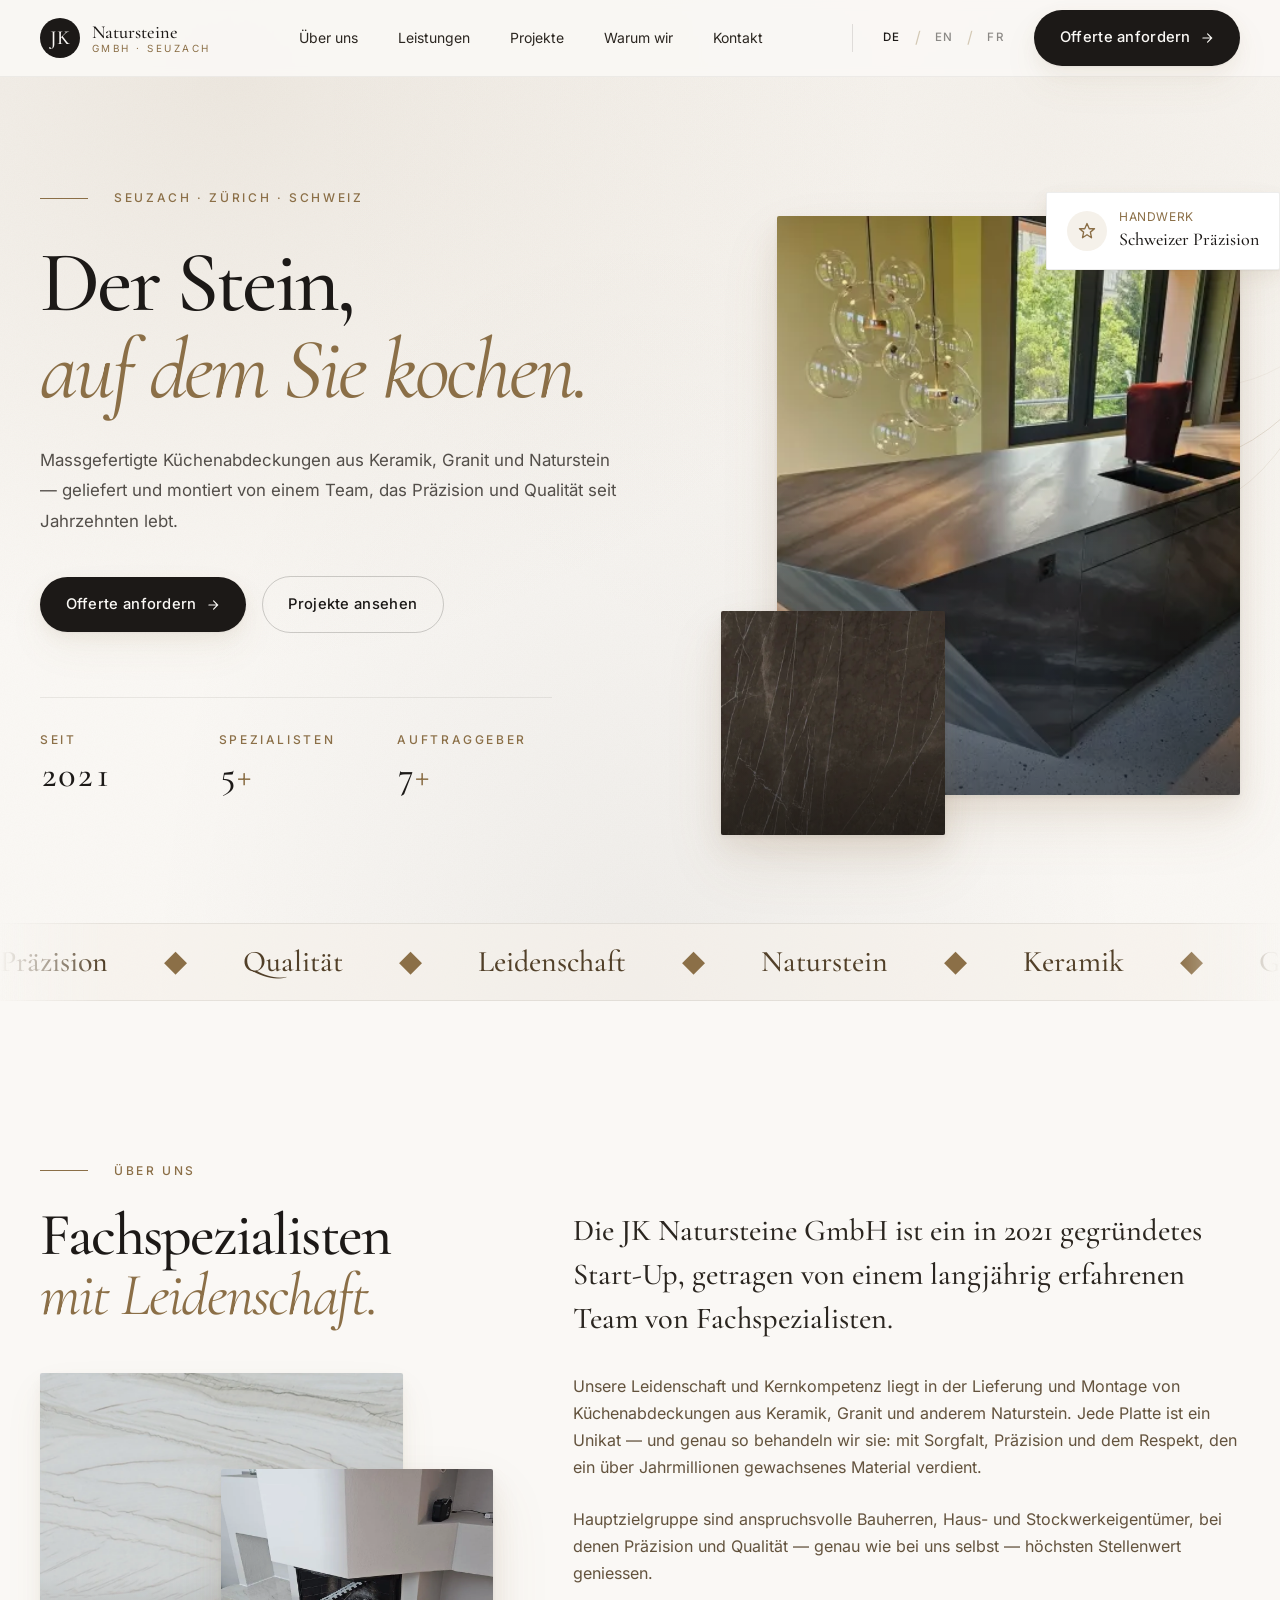
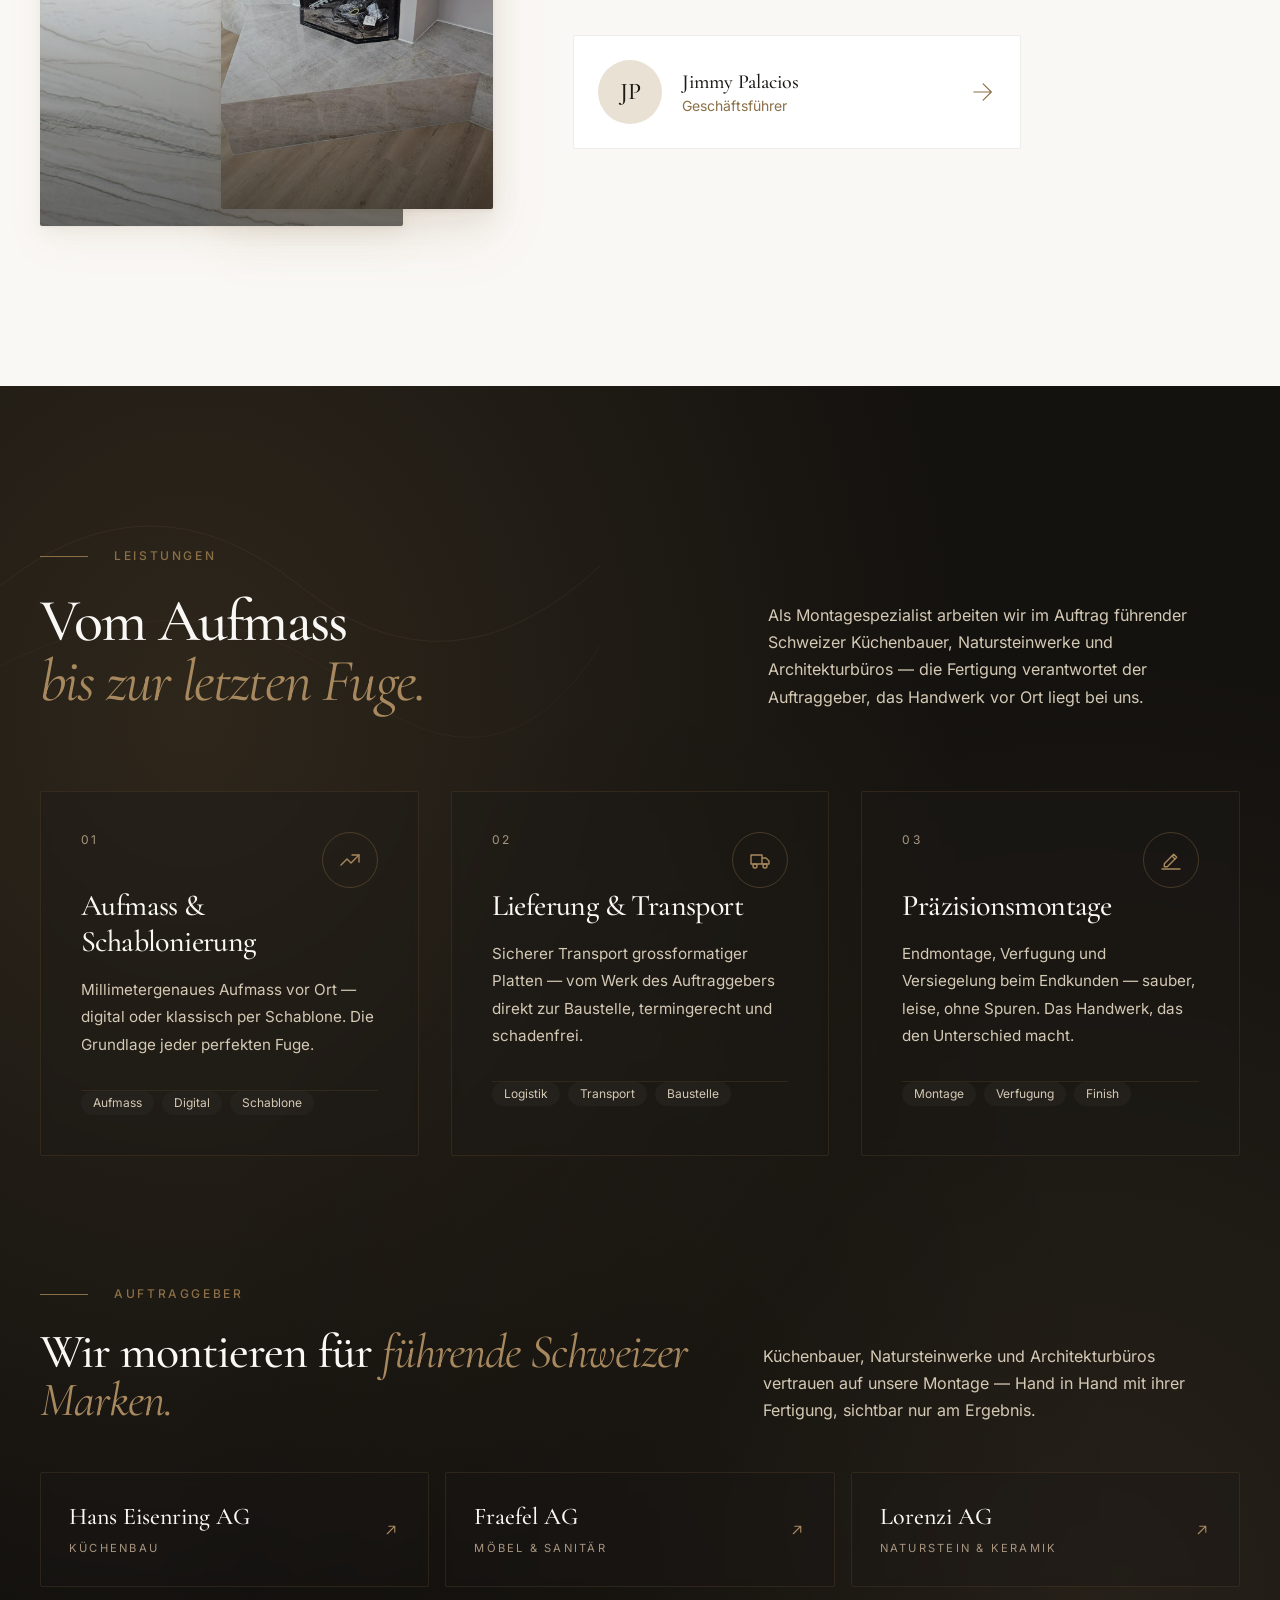
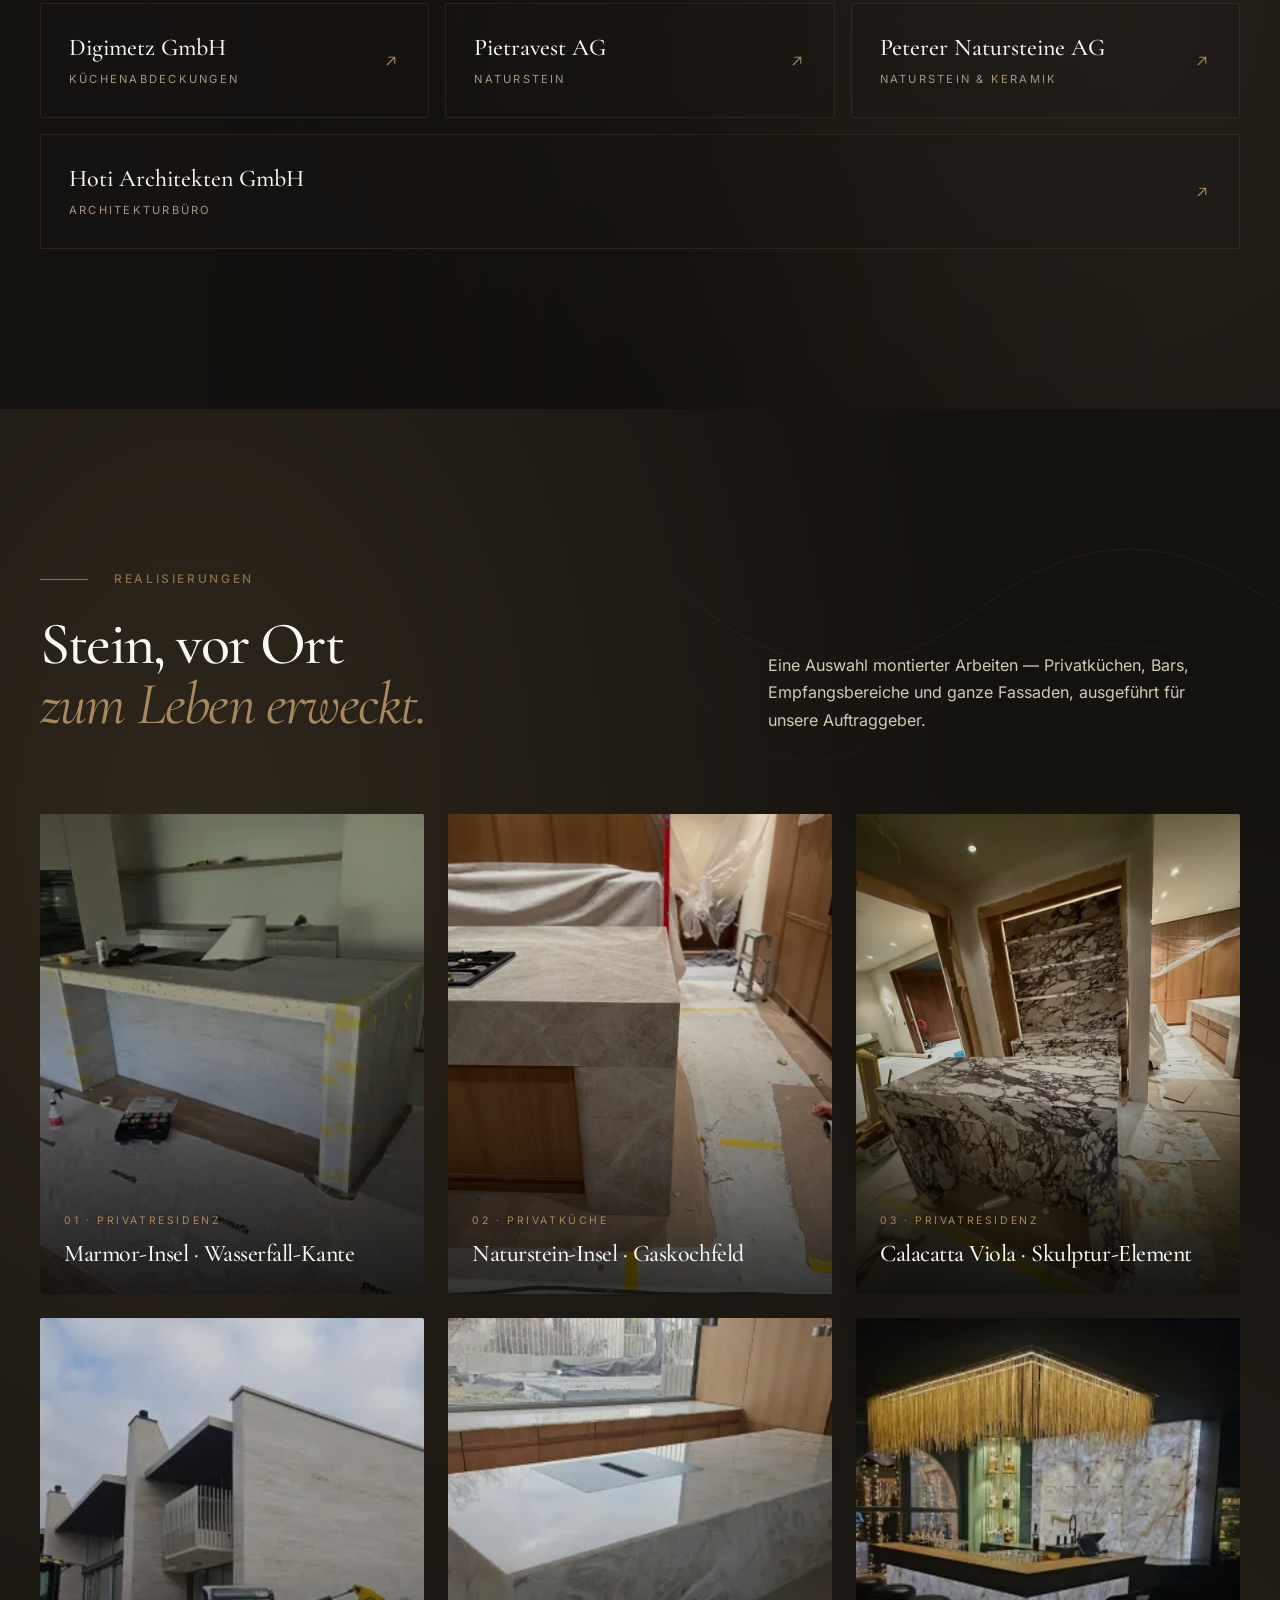
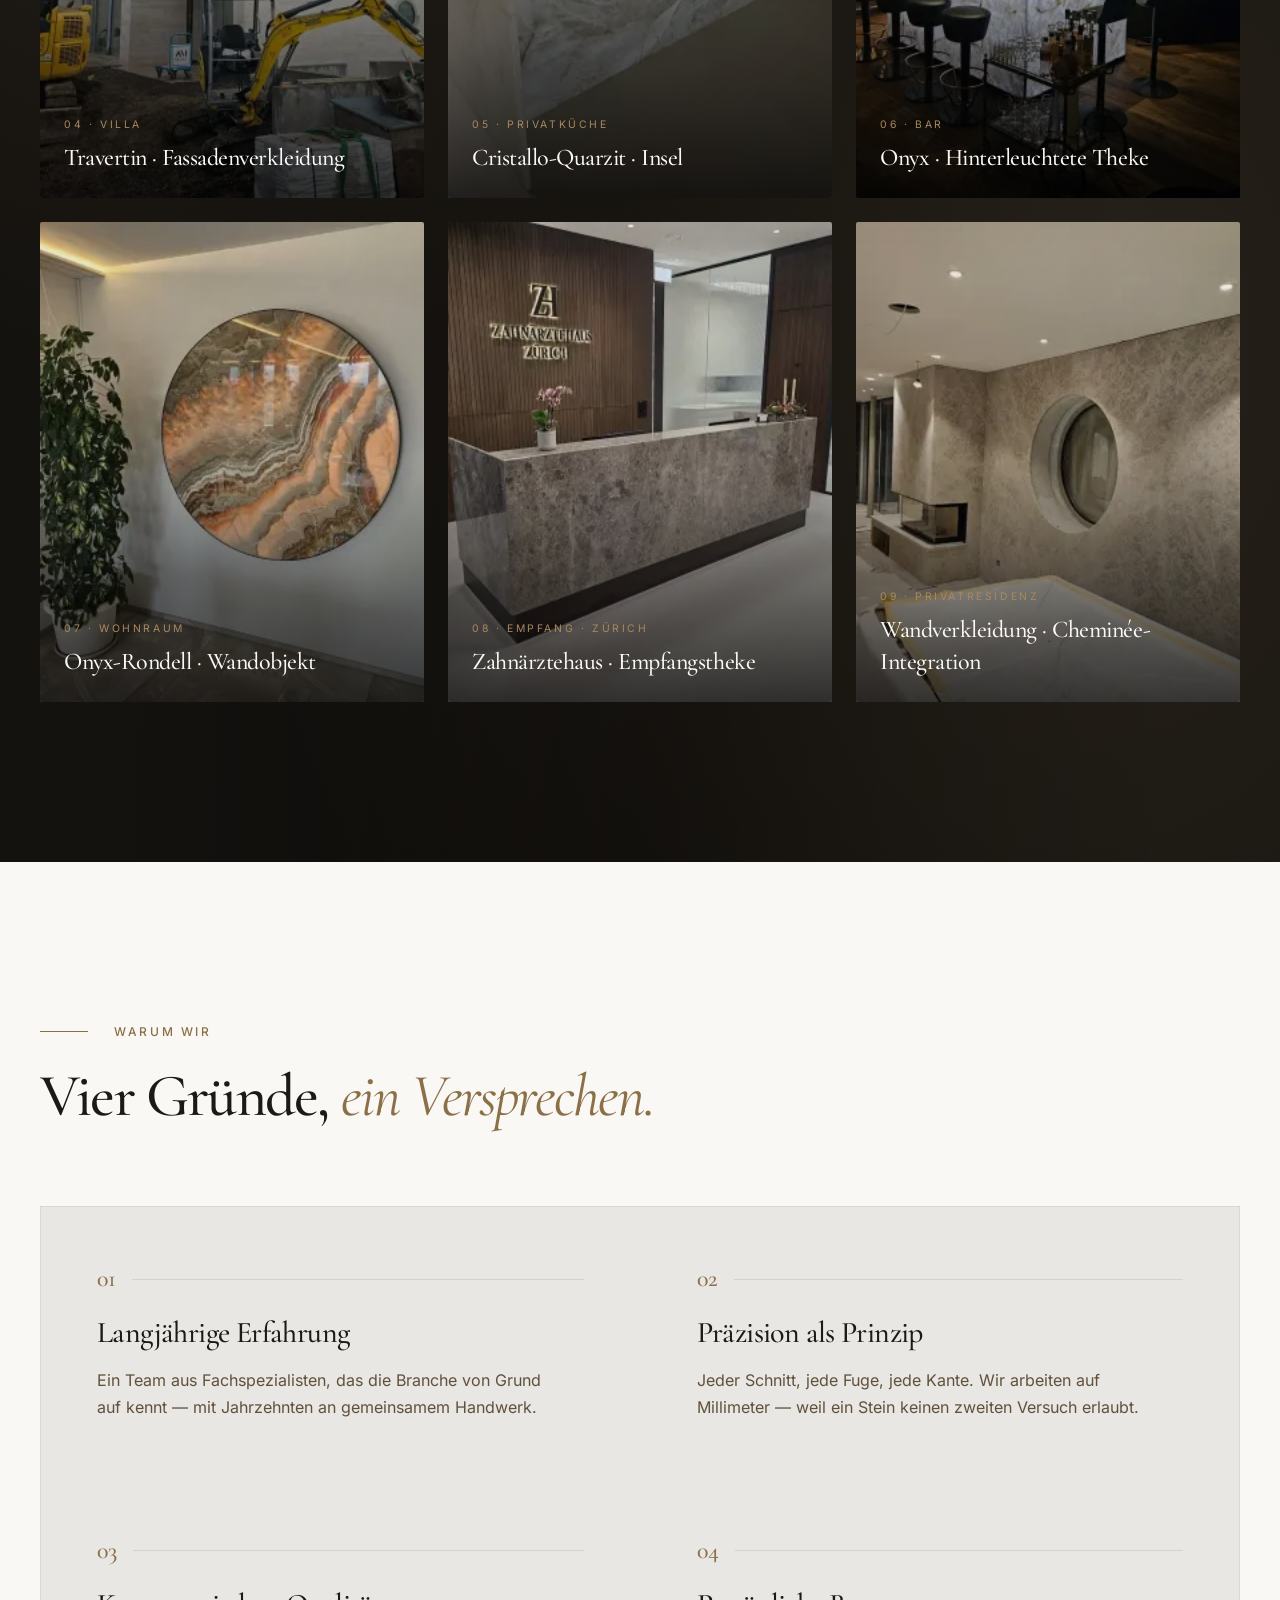
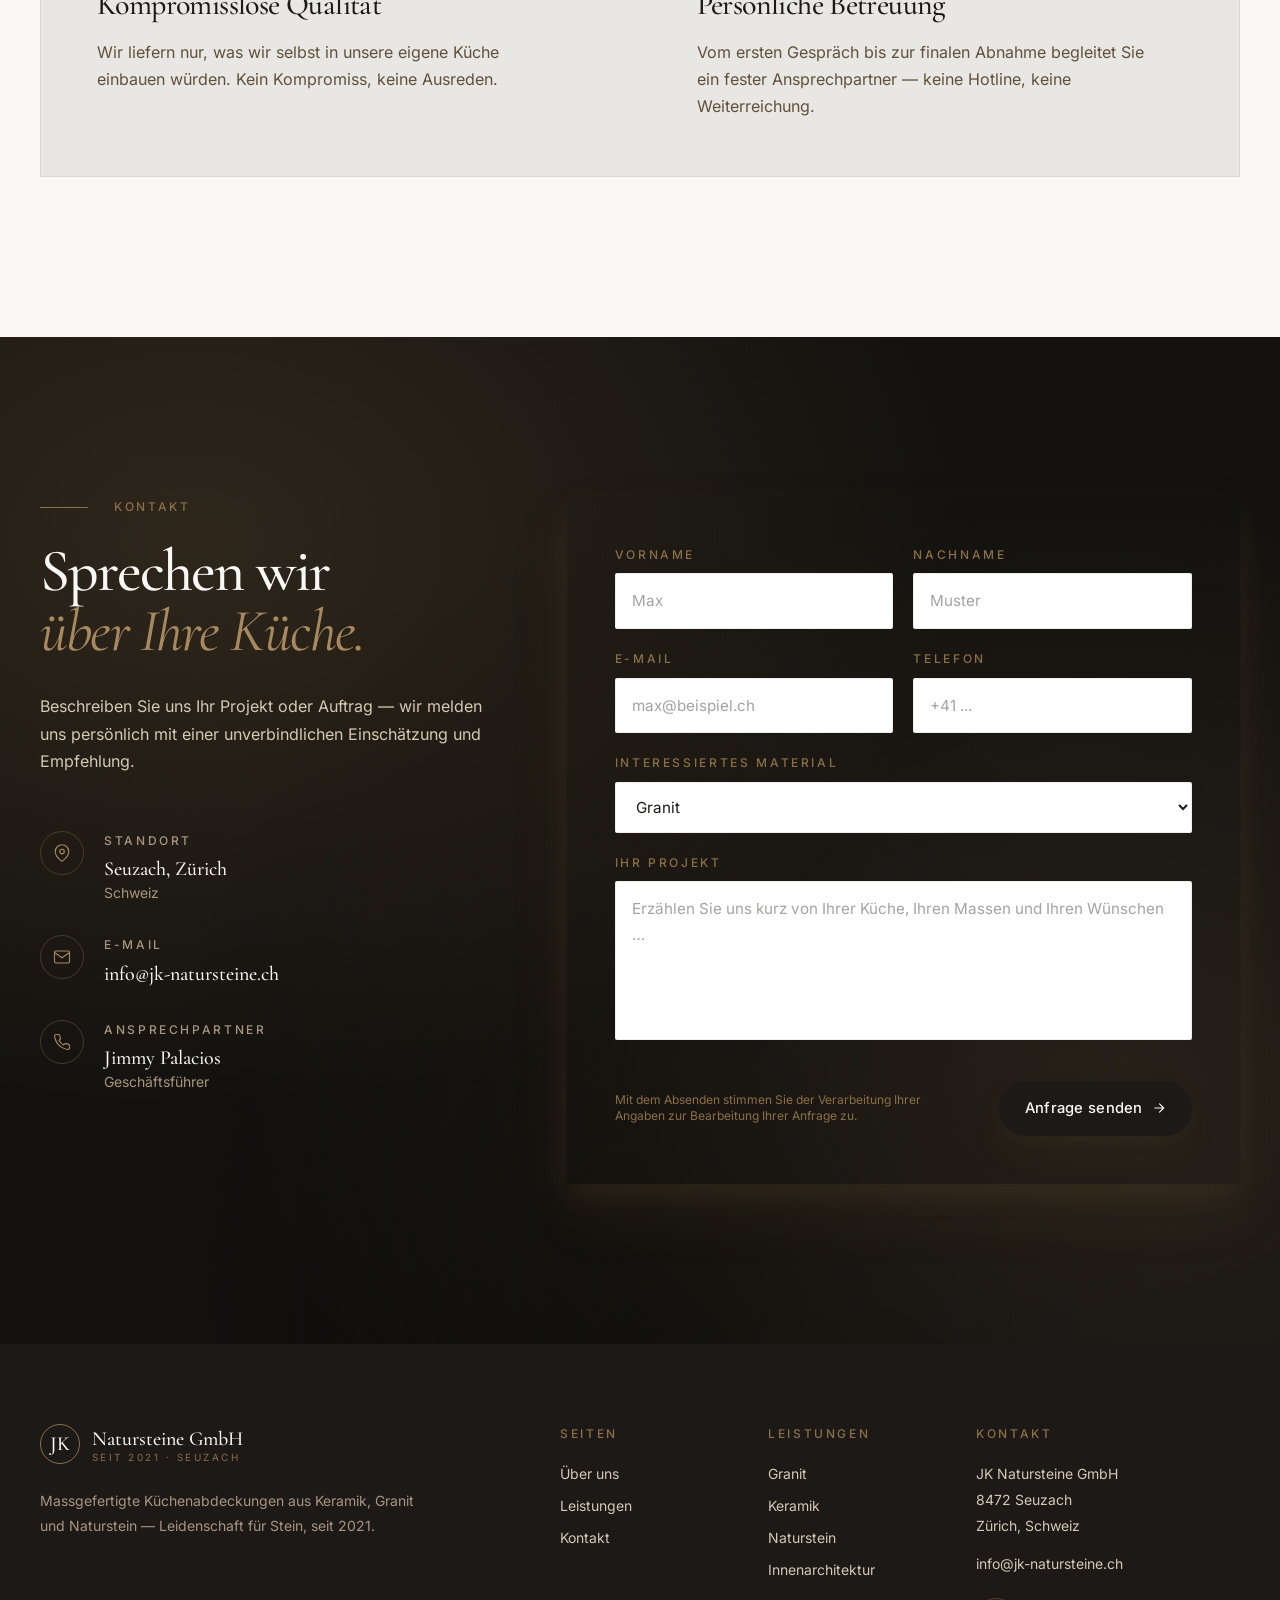
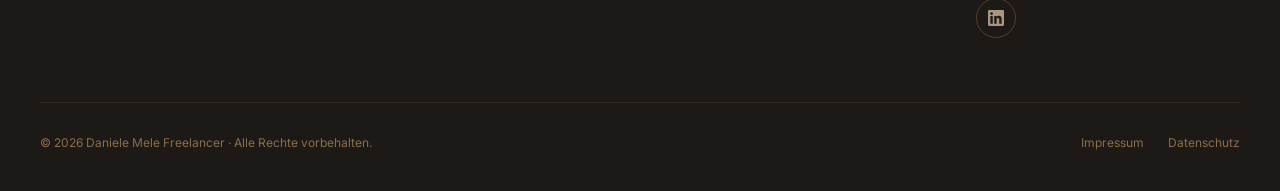
==== commit 32bec95d: "Shrink service cards in Leistungen section The mb-20 gap between the number/icon row and the title w" ====
--- a/index.html
+++ b/index.html
@@ -194,7 +194,7 @@
   </svg>
 
   <div class="relative max-w-7xl mx-auto px-6 lg:px-10 pt-20 lg:pt-28 pb-24 lg:pb-32">
-    <div class="grid lg:grid-cols-12 gap-12 lg:gap-16 items-end">
+    <div class="hero-grid grid lg:grid-cols-12 gap-12 lg:gap-16 items-end">
 
       <div class="lg:col-span-7 reveal">
         <div class="flex items-center gap-3 mb-8">
@@ -243,7 +243,7 @@
 
       <!-- Hero image composition -->
       <div class="lg:col-span-5 relative reveal">
-        <div class="img-treat rounded-sm shadow-2xl" style="box-shadow: var(--shadow-floating); aspect-ratio: 4/5;">
+        <div class="hero-img-frame img-treat rounded-sm shadow-2xl" style="box-shadow: var(--shadow-floating); aspect-ratio: 4/5;">
           <picture>
             <source type="image/webp"
                     srcset="baseline/PHOTO-2026-05-09-08-20-39-640.webp 640w, baseline/PHOTO-2026-05-09-08-20-39-960.webp 960w, baseline/PHOTO-2026-05-09-08-20-39.webp 1600w"
@@ -258,7 +258,7 @@
         </div>
 
         <!-- Floating sub-image — material reference (Pietra Grey) -->
-        <div class="hidden sm:block absolute -bottom-10 -left-6 lg:-left-14 w-48 lg:w-56 img-treat rounded-sm" style="box-shadow: var(--shadow-floating); aspect-ratio: 1;">
+        <div class="hero-floating-thumb hidden sm:block absolute -bottom-10 -left-6 lg:-left-14 w-48 lg:w-56 img-treat rounded-sm" style="box-shadow: var(--shadow-floating); aspect-ratio: 1;">
           <picture>
             <source type="image/webp" srcset="baseline/pietra-grey.webp" />
             <img src="baseline/pietra-grey.jpg" alt="Pietra Grey marble — Materialreferenz" loading="lazy" decoding="async" width="674" height="680" />
@@ -266,7 +266,7 @@
         </div>
 
         <!-- Small caption card -->
-        <div class="hidden md:flex absolute -top-6 -right-4 lg:-right-10 bg-white rounded-sm px-5 py-4 items-center gap-3 border border-[rgba(28,25,23,0.08)]" style="box-shadow: var(--shadow-card);">
+        <div class="hero-floating-card hidden md:flex absolute -top-6 -right-4 lg:-right-10 bg-white rounded-sm px-5 py-4 items-center gap-3 border border-[rgba(28,25,23,0.08)]" style="box-shadow: var(--shadow-card);">
           <div class="w-10 h-10 rounded-full bg-stone-100 flex items-center justify-center text-bronze">
             <svg width="18" height="18" viewBox="0 0 24 24" fill="none" stroke="currentColor" stroke-width="1.8" stroke-linecap="round" stroke-linejoin="round"><path d="M12 2l3 7h7l-5.5 4.5L18 21l-6-4-6 4 1.5-7.5L2 9h7z"/></svg>
           </div>
@@ -320,7 +320,7 @@
         </h2>
 
         <!-- Stacked images: stone reference in background, project floating in front -->
-        <div class="relative mt-12 hidden md:block">
+        <div class="about-img-stack relative mt-12 hidden md:block">
           <div class="img-treat rounded-sm w-4/5" style="box-shadow: var(--shadow-card); aspect-ratio: 4/5;">
             <picture>
               <source type="image/webp" srcset="baseline/example_ueber_uns.webp" />
@@ -403,7 +403,7 @@
 
       <!-- Service 1 -->
       <article class="group relative overflow-hidden rounded-sm border border-stone-700/40 bg-stone-900/40 backdrop-blur-sm p-8 lg:p-10 transition-transform duration-500 hover:-translate-y-1 reveal" style="transition-timing-function: var(--ease-smooth);">
-        <div class="flex items-start justify-between mb-20">
+        <div class="flex items-start justify-between mb-10">
           <div class="text-xs tracking-[0.2em] text-stone-400 uppercase">01</div>
           <div class="w-14 h-14 rounded-full border border-bronze/40 flex items-center justify-center text-bronze-light">
             <svg width="24" height="24" viewBox="0 0 24 24" fill="none" stroke="currentColor" stroke-width="1.4" stroke-linecap="round" stroke-linejoin="round">
@@ -419,7 +419,7 @@
            data-fr="Prise de mesures sur site au millimètre près — numérique ou par gabarit classique. La base de chaque joint parfait.">
           Millimetergenaues Aufmass vor Ort — digital oder klassisch per Schablone. Die Grundlage jeder perfekten Fuge.
         </p>
-        <div class="mt-10 pt-6 border-t border-stone-700/40 flex flex-wrap gap-2 text-xs">
+        <div class="mt-8 pt-5 border-t border-stone-700/40 flex flex-wrap gap-2 text-xs">
           <span class="px-3 py-1 rounded-full bg-stone-800/60 text-stone-300" data-de="Aufmass" data-en="Measuring" data-fr="Mesures">Aufmass</span>
           <span class="px-3 py-1 rounded-full bg-stone-800/60 text-stone-300" data-de="Digital" data-en="Digital" data-fr="Numérique">Digital</span>
           <span class="px-3 py-1 rounded-full bg-stone-800/60 text-stone-300" data-de="Schablone" data-en="Template" data-fr="Gabarit">Schablone</span>
@@ -428,7 +428,7 @@
 
       <!-- Service 2 -->
       <article class="group relative overflow-hidden rounded-sm border border-stone-700/40 bg-stone-900/40 backdrop-blur-sm p-8 lg:p-10 transition-transform duration-500 hover:-translate-y-1 reveal" style="transition-timing-function: var(--ease-smooth);">
-        <div class="flex items-start justify-between mb-20">
+        <div class="flex items-start justify-between mb-10">
           <div class="text-xs tracking-[0.2em] text-stone-400 uppercase">02</div>
           <div class="w-14 h-14 rounded-full border border-bronze/40 flex items-center justify-center text-bronze-light">
             <svg width="24" height="24" viewBox="0 0 24 24" fill="none" stroke="currentColor" stroke-width="1.4" stroke-linecap="round" stroke-linejoin="round">
@@ -445,7 +445,7 @@
            data-fr="Transport sécurisé de grandes dalles — de l'atelier du donneur d'ordre directement au chantier, dans les délais et sans dommages.">
           Sicherer Transport grossformatiger Platten — vom Werk des Auftraggebers direkt zur Baustelle, termingerecht und schadenfrei.
         </p>
-        <div class="mt-10 pt-6 border-t border-stone-700/40 flex flex-wrap gap-2 text-xs">
+        <div class="mt-8 pt-5 border-t border-stone-700/40 flex flex-wrap gap-2 text-xs">
           <span class="px-3 py-1 rounded-full bg-stone-800/60 text-stone-300" data-de="Logistik" data-en="Logistics" data-fr="Logistique">Logistik</span>
           <span class="px-3 py-1 rounded-full bg-stone-800/60 text-stone-300" data-de="Transport" data-en="Transport" data-fr="Transport">Transport</span>
           <span class="px-3 py-1 rounded-full bg-stone-800/60 text-stone-300" data-de="Baustelle" data-en="Site" data-fr="Chantier">Baustelle</span>
@@ -454,7 +454,7 @@
 
       <!-- Service 3 -->
       <article class="group relative overflow-hidden rounded-sm border border-stone-700/40 bg-stone-900/40 backdrop-blur-sm p-8 lg:p-10 transition-transform duration-500 hover:-translate-y-1 reveal md:col-span-2 lg:col-span-1" style="transition-timing-function: var(--ease-smooth);">
-        <div class="flex items-start justify-between mb-20">
+        <div class="flex items-start justify-between mb-10">
           <div class="text-xs tracking-[0.2em] text-stone-400 uppercase">03</div>
           <div class="w-14 h-14 rounded-full border border-bronze/40 flex items-center justify-center text-bronze-light">
             <svg width="24" height="24" viewBox="0 0 24 24" fill="none" stroke="currentColor" stroke-width="1.4" stroke-linecap="round" stroke-linejoin="round">
@@ -470,7 +470,7 @@
            data-fr="Pose finale, jointoiement et étanchéification chez le client final — propre, discret, sans traces. Le savoir-faire qui fait la différence.">
           Endmontage, Verfugung und Versiegelung beim Endkunden — sauber, leise, ohne Spuren. Das Handwerk, das den Unterschied macht.
         </p>
-        <div class="mt-10 pt-6 border-t border-stone-700/40 flex flex-wrap gap-2 text-xs">
+        <div class="mt-8 pt-5 border-t border-stone-700/40 flex flex-wrap gap-2 text-xs">
           <span class="px-3 py-1 rounded-full bg-stone-800/60 text-stone-300" data-de="Montage" data-en="Installation" data-fr="Pose">Montage</span>
           <span class="px-3 py-1 rounded-full bg-stone-800/60 text-stone-300" data-de="Verfugung" data-en="Jointing" data-fr="Jointoiement">Verfugung</span>
           <span class="px-3 py-1 rounded-full bg-stone-800/60 text-stone-300" data-de="Finish" data-en="Finish" data-fr="Finition">Finish</span>
@@ -596,7 +596,7 @@
     <div class="grid grid-cols-1 sm:grid-cols-2 lg:grid-cols-3 gap-4 lg:gap-6">
 
       <!-- 01 -->
-      <figure class="project-card group relative overflow-hidden rounded-sm bg-stone-900/40 reveal" data-gallery='["images_jimmy/auftrag1/IMG_6653.webp","images_jimmy/auftrag1/IMG_6654.webp","images_jimmy/auftrag1/IMG_6655.webp","images_jimmy/auftrag1/IMG_6656.webp","images_jimmy/auftrag1/26ab7da6-8b15-4244-8772-d7f5d9350998.webp"]'>
+      <figure class="project-card group relative overflow-hidden rounded-sm bg-stone-900/40 reveal" data-gallery='["images_jimmy/auftrag1/IMG_6653.webp","images_jimmy/auftrag1/IMG_6654.webp","images_jimmy/auftrag1/IMG_6655.webp","images_jimmy/auftrag1/IMG_6656.webp"]'>
         <div class="aspect-[4/5] overflow-hidden">
           <picture>
             <source type="image/webp"
--- a/styles.css
+++ b/styles.css
@@ -1 +1 @@
-*,:after,:before{--tw-border-spacing-x:0;--tw-border-spacing-y:0;--tw-translate-x:0;--tw-translate-y:0;--tw-rotate:0;--tw-skew-x:0;--tw-skew-y:0;--tw-scale-x:1;--tw-scale-y:1;--tw-pan-x: ;--tw-pan-y: ;--tw-pinch-zoom: ;--tw-scroll-snap-strictness:proximity;--tw-gradient-from-position: ;--tw-gradient-via-position: ;--tw-gradient-to-position: ;--tw-ordinal: ;--tw-slashed-zero: ;--tw-numeric-figure: ;--tw-numeric-spacing: ;--tw-numeric-fraction: ;--tw-ring-inset: ;--tw-ring-offset-width:0px;--tw-ring-offset-color:#fff;--tw-ring-color:rgba(59,130,246,.5);--tw-ring-offset-shadow:0 0 #0000;--tw-ring-shadow:0 0 #0000;--tw-shadow:0 0 #0000;--tw-shadow-colored:0 0 #0000;--tw-blur: ;--tw-brightness: ;--tw-contrast: ;--tw-grayscale: ;--tw-hue-rotate: ;--tw-invert: ;--tw-saturate: ;--tw-sepia: ;--tw-drop-shadow: ;--tw-backdrop-blur: ;--tw-backdrop-brightness: ;--tw-backdrop-contrast: ;--tw-backdrop-grayscale: ;--tw-backdrop-hue-rotate: ;--tw-backdrop-invert: ;--tw-backdrop-opacity: ;--tw-backdrop-saturate: ;--tw-backdrop-sepia: ;--tw-contain-size: ;--tw-contain-layout: ;--tw-contain-paint: ;--tw-contain-style: }::backdrop{--tw-border-spacing-x:0;--tw-border-spacing-y:0;--tw-translate-x:0;--tw-translate-y:0;--tw-rotate:0;--tw-skew-x:0;--tw-skew-y:0;--tw-scale-x:1;--tw-scale-y:1;--tw-pan-x: ;--tw-pan-y: ;--tw-pinch-zoom: ;--tw-scroll-snap-strictness:proximity;--tw-gradient-from-position: ;--tw-gradient-via-position: ;--tw-gradient-to-position: ;--tw-ordinal: ;--tw-slashed-zero: ;--tw-numeric-figure: ;--tw-numeric-spacing: ;--tw-numeric-fraction: ;--tw-ring-inset: ;--tw-ring-offset-width:0px;--tw-ring-offset-color:#fff;--tw-ring-color:rgba(59,130,246,.5);--tw-ring-offset-shadow:0 0 #0000;--tw-ring-shadow:0 0 #0000;--tw-shadow:0 0 #0000;--tw-shadow-colored:0 0 #0000;--tw-blur: ;--tw-brightness: ;--tw-contrast: ;--tw-grayscale: ;--tw-hue-rotate: ;--tw-invert: ;--tw-saturate: ;--tw-sepia: ;--tw-drop-shadow: ;--tw-backdrop-blur: ;--tw-backdrop-brightness: ;--tw-backdrop-contrast: ;--tw-backdrop-grayscale: ;--tw-backdrop-hue-rotate: ;--tw-backdrop-invert: ;--tw-backdrop-opacity: ;--tw-backdrop-saturate: ;--tw-backdrop-sepia: ;--tw-contain-size: ;--tw-contain-layout: ;--tw-contain-paint: ;--tw-contain-style: }/*! tailwindcss v3.4.19 | MIT License | https://tailwindcss.com*/*,:after,:before{box-sizing:border-box;border:0 solid #e5e7eb}:after,:before{--tw-content:""}:host,html{line-height:1.5;-webkit-text-size-adjust:100%;-moz-tab-size:4;-o-tab-size:4;tab-size:4;font-family:Inter,system-ui,sans-serif;font-feature-settings:normal;font-variation-settings:normal;-webkit-tap-highlight-color:transparent}body{margin:0;line-height:inherit}hr{height:0;color:inherit;border-top-width:1px}abbr:where([title]){-webkit-text-decoration:underline dotted;text-decoration:underline dotted}h1,h2,h3,h4,h5,h6{font-size:inherit;font-weight:inherit}a{color:inherit;text-decoration:inherit}b,strong{font-weight:bolder}code,kbd,pre,samp{font-family:ui-monospace,SFMono-Regular,Menlo,Monaco,Consolas,Liberation Mono,Courier New,monospace;font-feature-settings:normal;font-variation-settings:normal;font-size:1em}small{font-size:80%}sub,sup{font-size:75%;line-height:0;position:relative;vertical-align:baseline}sub{bottom:-.25em}sup{top:-.5em}table{text-indent:0;border-color:inherit;border-collapse:collapse}button,input,optgroup,select,textarea{font-family:inherit;font-feature-settings:inherit;font-variation-settings:inherit;font-size:100%;font-weight:inherit;line-height:inherit;letter-spacing:inherit;color:inherit;margin:0;padding:0}button,select{text-transform:none}button,input:where([type=button]),input:where([type=reset]),input:where([type=submit]){-webkit-appearance:button;background-color:transparent;background-image:none}:-moz-focusring{outline:auto}:-moz-ui-invalid{box-shadow:none}progress{vertical-align:baseline}::-webkit-inner-spin-button,::-webkit-outer-spin-button{height:auto}[type=search]{-webkit-appearance:textfield;outline-offset:-2px}::-webkit-search-decoration{-webkit-appearance:none}::-webkit-file-upload-button{-webkit-appearance:button;font:inherit}summary{display:list-item}blockquote,dd,dl,figure,h1,h2,h3,h4,h5,h6,hr,p,pre{margin:0}fieldset{margin:0}fieldset,legend{padding:0}menu,ol,ul{list-style:none;margin:0;padding:0}dialog{padding:0}textarea{resize:vertical}input::-moz-placeholder,textarea::-moz-placeholder{opacity:1;color:#9ca3af}input::placeholder,textarea::placeholder{opacity:1;color:#9ca3af}[role=button],button{cursor:pointer}:disabled{cursor:default}audio,canvas,embed,iframe,img,object,svg,video{display:block;vertical-align:middle}img,video{max-width:100%;height:auto}[hidden]:where(:not([hidden=until-found])){display:none}:root{--bronze:#8b6f47;--bronze-dark:#6e5636;--basalt:#1c1917;--limestone:#f5f1ea;--cream:#faf8f5;--line:rgba(28,25,23,.08);--ease-spring:cubic-bezier(0.34,1.56,0.64,1);--ease-smooth:cubic-bezier(0.22,1,0.36,1);--shadow-card:0 1px 2px rgba(28,25,23,.04),0 6px 16px rgba(139,111,71,.08),0 18px 40px rgba(139,111,71,.06);--shadow-floating:0 2px 4px rgba(28,25,23,.05),0 12px 28px rgba(139,111,71,.12),0 28px 60px rgba(139,111,71,.1)}@font-face{font-family:Inter;font-style:normal;font-weight:400 600;font-display:swap;src:url(fonts/inter.woff2) format("woff2")}@font-face{font-family:Cormorant Garamond;font-style:normal;font-weight:400 500;font-display:swap;src:url(fonts/cormorant.woff2) format("woff2")}@font-face{font-family:Cormorant Garamond;font-style:italic;font-weight:400;font-display:swap;src:url(fonts/cormorant-italic.woff2) format("woff2")}html{scroll-behavior:smooth}body{font-family:Inter,system-ui,sans-serif;background:var(--cream);color:var(--basalt);line-height:1.7;-webkit-font-smoothing:antialiased;text-rendering:optimizeLegibility}.font-display{font-weight:500}.display,.font-display,h1,h2,h3{font-family:Cormorant Garamond,Georgia,serif}h1{letter-spacing:-.035em;line-height:1.02}h1,h2{font-weight:500}h2{letter-spacing:-.03em;line-height:1.08}h3{letter-spacing:-.02em;line-height:1.15}.eyebrow,h3{font-weight:500}.eyebrow{font-family:Inter,sans-serif;font-size:.75rem;letter-spacing:.22em;text-transform:uppercase;color:var(--bronze)}.bg-stone-field{background-color:var(--cream);background-image:radial-gradient(at 18% 8%,rgba(139,111,71,.12) 0,transparent 45%),radial-gradient(at 82% 12%,rgba(139,111,71,.06) 0,transparent 50%),radial-gradient(at 50% 100%,rgba(28,25,23,.05) 0,transparent 55%)}.bg-basalt-field{background-color:#14120f;background-image:radial-gradient(at 15% 20%,rgba(139,111,71,.22) 0,transparent 50%),radial-gradient(at 85% 75%,rgba(168,137,95,.12) 0,transparent 55%),radial-gradient(at 50% 100%,rgba(0,0,0,.4) 0,transparent 60%)}.grain:before{content:"";position:absolute;inset:0;pointer-events:none;background-image:url("data:image/svg+xml;utf8,<svg xmlns='http://www.w3.org/2000/svg' width='200' height='200'><filter id='n'><feTurbulence type='fractalNoise' baseFrequency='0.9' numOctaves='2' stitchTiles='stitch'/><feColorMatrix values='0 0 0 0 0.55  0 0 0 0 0.43  0 0 0 0 0.28  0 0 0 0.5 0'/></filter><rect width='100%25' height='100%25' filter='url(%23n)'/></svg>");opacity:.08;mix-blend-mode:multiply}.img-treat{position:relative;overflow:hidden;isolation:isolate}.img-treat img,.img-treat picture{width:100%;height:100%;display:block}.img-treat img{-o-object-fit:cover;object-fit:cover;transition:transform .9s var(--ease-smooth)}.img-treat:after{background:linear-gradient(0deg,rgba(20,18,15,.55) 0,rgba(20,18,15,0) 55%);z-index:1}.img-treat:after,.img-treat:before{content:"";position:absolute;inset:0;pointer-events:none}.img-treat:before{background:#8b6f47;mix-blend-mode:multiply;opacity:.08;z-index:2}.img-treat:hover img{transform:scale(1.04)}.btn{display:inline-flex;align-items:center;gap:.6rem;padding:.95rem 1.6rem;font-weight:500;font-size:.92rem;letter-spacing:.02em;border-radius:999px;transition:transform .26s var(--ease-spring),box-shadow .26s var(--ease-smooth),background-color .26s var(--ease-smooth),color .26s var(--ease-smooth)}.btn:hover{will-change:transform}.btn-primary{background:var(--basalt);color:var(--cream);box-shadow:var(--shadow-card)}.btn-primary:hover{background:var(--bronze-dark);transform:translateY(-2px);box-shadow:var(--shadow-floating)}.btn-primary:active{transform:translateY(0)}.btn-primary:focus-visible{outline:2px solid var(--bronze);outline-offset:3px}.btn-ghost{background:transparent;color:var(--basalt);border:1px solid rgba(28,25,23,.2)}.btn-ghost:hover{background:rgba(28,25,23,.04);border-color:var(--bronze);color:var(--bronze-dark);transform:translateY(-2px)}.btn-ghost:focus-visible{outline:2px solid var(--bronze);outline-offset:3px}.btn-ghost:active{transform:translateY(0)}.btn-on-dark{background:var(--cream);color:var(--basalt)}.btn-on-dark:hover{background:#fff;transform:translateY(-2px)}.divider-line{display:inline-block;width:48px;height:1px;background:var(--bronze);vertical-align:middle;margin-right:14px}.card{background:#fff;border:1px solid var(--line);border-radius:4px;transition:transform .4s var(--ease-smooth),box-shadow .4s var(--ease-smooth),border-color .4s var(--ease-smooth)}.card:hover{transform:translateY(-4px);box-shadow:var(--shadow-floating);border-color:rgba(139,111,71,.35)}.nav-link{position:relative;padding:6px 0;transition:color .2s var(--ease-smooth)}.nav-link:after{content:"";position:absolute;left:0;bottom:0;width:100%;height:1px;background:var(--bronze);transform:scaleX(0);transform-origin:right;transition:transform .4s var(--ease-smooth)}.nav-link:hover{color:var(--bronze-dark)}.nav-link:hover:after{transform:scaleX(1);transform-origin:left}.nav-link:focus-visible{outline:2px solid var(--bronze);outline-offset:4px;border-radius:2px}.menu-toggle{position:relative;width:44px;height:44px;display:inline-flex;align-items:center;justify-content:center;border-radius:2px;transition:background-color .24s var(--ease-smooth)}.menu-toggle:hover{background:rgba(139,111,71,.08)}.menu-toggle:focus-visible{outline:2px solid var(--bronze);outline-offset:2px}.menu-toggle .bars{position:relative;width:22px;height:14px}.menu-toggle .bars span{position:absolute;left:0;right:0;height:1.5px;background:var(--basalt);border-radius:1px;transition:transform .42s var(--ease-spring),opacity .2s var(--ease-smooth)}.menu-toggle .bars span:first-child{top:0}.menu-toggle .bars span:nth-child(2){top:50%;transform:translateY(-50%)}.menu-toggle .bars span:nth-child(3){bottom:0}.menu-toggle[aria-expanded=true] .bars span:first-child{transform:translateY(6.25px) rotate(45deg)}.menu-toggle[aria-expanded=true] .bars span:nth-child(2){opacity:0;transform:translateY(-50%) scaleX(0)}.menu-toggle[aria-expanded=true] .bars span:nth-child(3){transform:translateY(-6.25px) rotate(-45deg)}.mobile-menu{position:fixed;top:76px;left:0;right:0;z-index:40;background:hsla(36,33%,97%,.97);backdrop-filter:blur(10px);-webkit-backdrop-filter:blur(10px);border-bottom:1px solid var(--line);box-shadow:var(--shadow-floating);transform:translateY(-12px);opacity:0;pointer-events:none;transition:transform .38s var(--ease-smooth),opacity .24s var(--ease-smooth)}.mobile-menu.open{transform:translateY(0);opacity:1;pointer-events:auto}.mobile-menu nav a{display:flex;align-items:center;justify-content:space-between;padding:18px 24px;font-size:1.05rem;color:var(--basalt);border-bottom:1px solid var(--line);transition:color .2s var(--ease-smooth),background-color .2s var(--ease-smooth)}.mobile-menu nav a:after{content:"→";font-family:Cormorant Garamond,Georgia,serif;color:var(--bronze);opacity:0;transform:translateX(-6px);transition:opacity .24s var(--ease-smooth),transform .24s var(--ease-smooth)}.mobile-menu nav a:focus-visible,.mobile-menu nav a:hover{color:var(--bronze-dark);background:rgba(139,111,71,.05);outline:none}.mobile-menu nav a:focus-visible:after,.mobile-menu nav a:hover:after{opacity:1;transform:translateX(0)}body.menu-open{overflow:hidden}.lang-toggle button{padding:4px 10px;font-size:.72rem;font-weight:500;letter-spacing:.12em;color:rgba(28,25,23,.5);transition:color .2s var(--ease-smooth)}.lang-toggle button.active{color:var(--basalt)}.lang-toggle button:hover{color:var(--bronze-dark)}.field{width:100%;padding:14px 16px;background:#fff;border:1px solid var(--line);border-radius:2px;font-family:Inter,sans-serif;font-size:.95rem;color:var(--basalt);transition:border-color .24s var(--ease-smooth),box-shadow .24s var(--ease-smooth)}.field::-moz-placeholder{color:rgba(28,25,23,.4)}.field::placeholder{color:rgba(28,25,23,.4)}.field:focus{outline:none;border-color:var(--bronze);box-shadow:0 0 0 3px rgba(139,111,71,.12)}.reveal{opacity:0;transform:translateY(28px);transition:opacity .9s var(--ease-smooth),transform .9s var(--ease-smooth)}.reveal.in{opacity:1;transform:translateY(0)}.vein{position:absolute;pointer-events:none;opacity:.18}.marquee-wrap{-webkit-mask-image:linear-gradient(90deg,transparent 0,#000 8%,#000 92%,transparent);mask-image:linear-gradient(90deg,transparent 0,#000 8%,#000 92%,transparent)}.marquee{display:flex;gap:3.5rem;animation:marq 38s linear infinite;white-space:nowrap}@keyframes marq{0%{transform:translateX(0)}to{transform:translateX(-50%)}}.ceo-card{color:inherit;text-decoration:none}.ceo-card .ceo-card-arrow{transition:transform .36s var(--ease-smooth)}.ceo-card:hover .ceo-card-arrow{transform:translateX(4px)}.ceo-card:focus-visible{outline:2px solid var(--bronze);outline-offset:4px;border-radius:4px}.hero-num{font-variant-numeric:tabular-nums}@media (prefers-reduced-motion:reduce){*,:after,:before{animation-duration:.01ms!important;transition-duration:.01ms!important}.reveal{opacity:1;transform:none}}.lb{position:fixed;inset:0;z-index:100;background:rgba(10,8,6,.94);-webkit-backdrop-filter:blur(6px);backdrop-filter:blur(6px);display:flex;align-items:center;justify-content:center;opacity:0;pointer-events:none;transition:opacity .32s var(--ease-smooth)}.lb.open{opacity:1;pointer-events:auto}.lb-stage{position:relative;display:flex;flex-direction:column;align-items:center;gap:1.25rem;max-width:92vw;touch-action:pan-y pinch-zoom;-moz-user-select:none;user-select:none;-webkit-user-select:none}.lb-img{max-width:92vw;max-height:78vh;-o-object-fit:contain;object-fit:contain;box-shadow:0 2px 8px rgba(0,0,0,.4),0 30px 80px rgba(139,111,71,.18);opacity:0;transform:translateY(10px);transition:opacity .26s var(--ease-smooth),transform .28s var(--ease-smooth);-webkit-user-drag:none}.lb.open .lb-img{opacity:1;transform:translateY(0)}.lb-caption{display:flex;gap:.9rem;align-items:center;font-family:Inter,sans-serif;font-size:.7rem;letter-spacing:.22em;text-transform:uppercase;color:hsla(38,35%,94%,.62);max-width:92vw;text-align:center}.lb-counter{border:1px solid rgba(168,137,95,.45);padding:.3rem .7rem;color:#a8895f}.lb-counter,.lb-title{letter-spacing:.2em}.lb-close,.lb-next,.lb-prev{position:absolute;z-index:2;background:rgba(28,25,23,.55);border:1px solid hsla(38,35%,94%,.22);color:hsla(38,35%,94%,.95);width:48px;height:48px;border-radius:999px;display:flex;align-items:center;justify-content:center;cursor:pointer;line-height:1;transition:transform .22s var(--ease-smooth),border-color .22s var(--ease-smooth),background-color .22s var(--ease-smooth),color .22s var(--ease-smooth)}.lb-close:hover,.lb-next:hover,.lb-prev:hover{border-color:rgba(168,137,95,.75);color:#c8a878;background-color:rgba(139,111,71,.18)}.lb-close:focus-visible,.lb-next:focus-visible,.lb-prev:focus-visible{outline:2px solid #a8895f;outline-offset:3px}.lb-close{top:1.5rem;right:1.5rem;font-size:1.4rem}.lb-prev{left:1.5rem}.lb-next,.lb-prev{top:50%;transform:translateY(-50%);font-size:1.6rem}.lb-next{right:1.5rem}.lb-next:hover,.lb-prev:hover{transform:translateY(-50%)}.lb-close:active{transform:scale(.94)}.lb-next:active,.lb-prev:active{transform:translateY(-50%) scale(.94)}@media (max-width:640px){.lb-next,.lb-prev{width:42px;height:42px}.lb-prev{left:.6rem}.lb-next{right:.6rem}.lb-close{top:.8rem;right:.8rem;width:42px;height:42px}}.project-card[data-gallery]{cursor:pointer}.project-card[data-gallery]:focus-visible{outline:2px solid #a8895f;outline-offset:4px}#cf-submit .cf-spinner{display:none;animation:cf-spin .72s linear infinite}#cf-submit.is-loading .cf-icon{display:none}#cf-submit.is-loading .cf-spinner{display:inline-block}#cf-submit:disabled{opacity:.85;cursor:progress}@keyframes cf-spin{to{transform:rotate(1turn)}}.cf-modal{position:fixed;inset:0;z-index:110;display:flex;align-items:center;justify-content:center;opacity:0;pointer-events:none;transition:opacity .28s var(--ease-smooth);padding:1.25rem}.cf-modal.open{opacity:1;pointer-events:auto}.cf-modal-backdrop{position:absolute;inset:0;background:rgba(20,18,15,.6);-webkit-backdrop-filter:blur(6px);backdrop-filter:blur(6px)}.cf-modal-card{position:relative;background:var(--cream);color:var(--basalt);max-width:30rem;width:100%;padding:2.25rem 2.25rem 2rem;border-radius:4px;border:1px solid rgba(28,25,23,.06);box-shadow:var(--shadow-floating);transform:translateY(14px) scale(.98);opacity:0;transition:transform .42s var(--ease-spring),opacity .28s var(--ease-smooth)}.cf-modal.open .cf-modal-card{transform:translateY(0) scale(1);opacity:1}.cf-modal-close{position:absolute;top:.85rem;right:.85rem;width:36px;height:36px;border-radius:999px;display:inline-flex;align-items:center;justify-content:center;color:rgba(28,25,23,.55);transition:color .22s var(--ease-smooth),background-color .22s var(--ease-smooth)}.cf-modal-close:hover{color:var(--basalt);background:rgba(28,25,23,.05)}.cf-modal-close:focus-visible{outline:2px solid var(--bronze);outline-offset:2px}.cf-modal-icon{width:56px;height:56px;border-radius:999px;display:inline-flex;align-items:center;justify-content:center;color:var(--cream);background:var(--bronze);box-shadow:0 1px 2px rgba(28,25,23,.08),0 8px 22px rgba(139,111,71,.28);margin-bottom:1.25rem}.pointer-events-none{pointer-events:none}.visible{visibility:visible}.fixed{position:fixed}.absolute{position:absolute}.relative{position:relative}.-inset-px{inset:-1px}.inset-0{inset:0}.inset-x-0{left:0;right:0}.-bottom-10{bottom:-2.5rem}.-left-6{left:-1.5rem}.-right-4{right:-1rem}.-top-6{top:-1.5rem}.bottom-6{bottom:1.5rem}.left-6{left:1.5rem}.right-0{right:0}.right-6{right:1.5rem}.top-0{top:0}.top-24{top:6rem}.z-50{z-index:50}.mx-auto{margin-left:auto;margin-right:auto}.my-6{margin-top:1.5rem;margin-bottom:1.5rem}.-mt-0\.5{margin-top:-.125rem}.mb-12{margin-bottom:3rem}.mb-16{margin-bottom:4rem}.mb-2{margin-bottom:.5rem}.mb-20{margin-bottom:5rem}.mb-4{margin-bottom:1rem}.mb-5{margin-bottom:1.25rem}.mb-6{margin-bottom:1.5rem}.mb-8{margin-bottom:2rem}.ml-auto{margin-left:auto}.mt-1{margin-top:.25rem}.mt-1\.5{margin-top:.375rem}.mt-10{margin-top:2.5rem}.mt-12{margin-top:3rem}.mt-14{margin-top:3.5rem}.mt-16{margin-top:4rem}.mt-2{margin-top:.5rem}.mt-24{margin-top:6rem}.mt-3{margin-top:.75rem}.mt-4{margin-top:1rem}.mt-6{margin-top:1.5rem}.mt-7{margin-top:1.75rem}.mt-8{margin-top:2rem}.block{display:block}.flex{display:flex}.inline-flex{display:inline-flex}.table{display:table}.grid{display:grid}.hidden{display:none}.aspect-\[4\/5\]{aspect-ratio:4/5}.h-10{height:2.5rem}.h-11{height:2.75rem}.h-14{height:3.5rem}.h-16{height:4rem}.h-9{height:2.25rem}.h-\[76px\]{height:76px}.h-full{height:100%}.h-px{height:1px}.w-10{width:2.5rem}.w-11{width:2.75rem}.w-14{width:3.5rem}.w-16{width:4rem}.w-3\/5{width:60%}.w-4\/5{width:80%}.w-48{width:12rem}.w-9{width:2.25rem}.w-full{width:100%}.max-w-2xl{max-width:42rem}.max-w-3xl{max-width:48rem}.max-w-7xl{max-width:80rem}.max-w-lg{max-width:32rem}.max-w-md{max-width:28rem}.max-w-sm{max-width:24rem}.max-w-xl{max-width:36rem}.max-w-xs{max-width:20rem}.flex-1{flex:1 1 0%}.shrink-0{flex-shrink:0}.transform{transform:translate(var(--tw-translate-x),var(--tw-translate-y)) rotate(var(--tw-rotate)) skewX(var(--tw-skew-x)) skewY(var(--tw-skew-y)) scaleX(var(--tw-scale-x)) scaleY(var(--tw-scale-y))}.resize-none{resize:none}.grid-cols-1{grid-template-columns:repeat(1,minmax(0,1fr))}.grid-cols-3{grid-template-columns:repeat(3,minmax(0,1fr))}.flex-col{flex-direction:column}.flex-wrap{flex-wrap:wrap}.items-start{align-items:flex-start}.items-end{align-items:flex-end}.items-center{align-items:center}.justify-center{justify-content:center}.justify-between{justify-content:space-between}.gap-1{gap:.25rem}.gap-10{gap:2.5rem}.gap-12{gap:3rem}.gap-14{gap:3.5rem}.gap-16{gap:4rem}.gap-2{gap:.5rem}.gap-3{gap:.75rem}.gap-4{gap:1rem}.gap-5{gap:1.25rem}.gap-6{gap:1.5rem}.gap-px{gap:1px}.space-y-0\.5>:not([hidden])~:not([hidden]){--tw-space-y-reverse:0;margin-top:calc(.125rem*(1 - var(--tw-space-y-reverse)));margin-bottom:calc(.125rem*var(--tw-space-y-reverse))}.space-y-1\.5>:not([hidden])~:not([hidden]){--tw-space-y-reverse:0;margin-top:calc(.375rem*(1 - var(--tw-space-y-reverse)));margin-bottom:calc(.375rem*var(--tw-space-y-reverse))}.space-y-3>:not([hidden])~:not([hidden]){--tw-space-y-reverse:0;margin-top:calc(.75rem*(1 - var(--tw-space-y-reverse)));margin-bottom:calc(.75rem*var(--tw-space-y-reverse))}.space-y-8>:not([hidden])~:not([hidden]){--tw-space-y-reverse:0;margin-top:calc(2rem*(1 - var(--tw-space-y-reverse)));margin-bottom:calc(2rem*var(--tw-space-y-reverse))}.self-start{align-self:flex-start}.overflow-hidden{overflow:hidden}.whitespace-nowrap{white-space:nowrap}.rounded-full{border-radius:9999px}.rounded-sm{border-radius:.125rem}.border{border-width:1px}.border-y{border-top-width:1px}.border-b,.border-y{border-bottom-width:1px}.border-l{border-left-width:1px}.border-t{border-top-width:1px}.border-\[rgba\(28\2c 25\2c 23\2c 0\.06\)\]{border-color:rgba(28,25,23,.06)}.border-\[rgba\(28\2c 25\2c 23\2c 0\.08\)\]{border-color:rgba(28,25,23,.08)}.border-\[rgba\(28\2c 25\2c 23\2c 0\.12\)\]{border-color:rgba(28,25,23,.12)}.border-bronze{--tw-border-opacity:1;border-color:rgb(139 111 71/var(--tw-border-opacity,1))}.border-bronze\/40{border-color:rgba(139,111,71,.4)}.border-stone-700{--tw-border-opacity:1;border-color:rgb(82 64 41/var(--tw-border-opacity,1))}.border-stone-700\/40{border-color:rgba(82,64,41,.4)}.bg-\[rgba\(245\2c 241\2c 234\2c 0\.6\)\]{background-color:hsla(38,35%,94%,.6)}.bg-\[rgba\(250\2c 248\2c 245\2c 0\.78\)\]{background-color:hsla(36,33%,97%,.78)}.bg-\[rgba\(250\2c 248\2c 245\2c 0\.92\)\]{background-color:hsla(36,33%,97%,.92)}.bg-\[rgba\(28\2c 25\2c 23\2c 0\.08\)\]{background-color:rgba(28,25,23,.08)}.bg-\[rgba\(28\2c 25\2c 23\2c 0\.1\)\]{background-color:rgba(28,25,23,.1)}.bg-stone-100{--tw-bg-opacity:1;background-color:rgb(245 241 234/var(--tw-bg-opacity,1))}.bg-stone-200{--tw-bg-opacity:1;background-color:rgb(232 225 212/var(--tw-bg-opacity,1))}.bg-stone-800\/60{background-color:rgba(43,38,32,.6)}.bg-stone-900{--tw-bg-opacity:1;background-color:rgb(28 25 23/var(--tw-bg-opacity,1))}.bg-stone-900\/30{background-color:rgba(28,25,23,.3)}.bg-stone-900\/40{background-color:rgba(28,25,23,.4)}.bg-white{--tw-bg-opacity:1;background-color:rgb(255 255 255/var(--tw-bg-opacity,1))}.bg-gradient-to-br{background-image:linear-gradient(to bottom right,var(--tw-gradient-stops))}.bg-gradient-to-t{background-image:linear-gradient(to top,var(--tw-gradient-stops))}.from-black\/75{--tw-gradient-from:rgba(0,0,0,.75) var(--tw-gradient-from-position);--tw-gradient-to:transparent var(--tw-gradient-to-position);--tw-gradient-stops:var(--tw-gradient-from),var(--tw-gradient-to)}.from-bronze\/15{--tw-gradient-from:rgba(139,111,71,.15) var(--tw-gradient-from-position);--tw-gradient-to:rgba(139,111,71,0) var(--tw-gradient-to-position);--tw-gradient-stops:var(--tw-gradient-from),var(--tw-gradient-to)}.via-black\/15{--tw-gradient-to:transparent var(--tw-gradient-to-position);--tw-gradient-stops:var(--tw-gradient-from),rgba(0,0,0,.15) var(--tw-gradient-via-position),var(--tw-gradient-to)}.to-transparent{--tw-gradient-to:transparent var(--tw-gradient-to-position)}.object-cover{-o-object-fit:cover;object-fit:cover}.p-10{padding:2.5rem}.p-6{padding:1.5rem}.p-8{padding:2rem}.px-3{padding-left:.75rem;padding-right:.75rem}.px-5{padding-left:1.25rem;padding-right:1.25rem}.px-6{padding-left:1.5rem;padding-right:1.5rem}.py-1{padding-top:.25rem;padding-bottom:.25rem}.py-12{padding-top:3rem;padding-bottom:3rem}.py-20{padding-top:5rem;padding-bottom:5rem}.py-28{padding-top:7rem;padding-bottom:7rem}.py-4{padding-top:1rem;padding-bottom:1rem}.py-5{padding-top:1.25rem;padding-bottom:1.25rem}.pb-10{padding-bottom:2.5rem}.pb-16{padding-bottom:4rem}.pb-24{padding-bottom:6rem}.pl-5{padding-left:1.25rem}.pt-10{padding-top:2.5rem}.pt-2{padding-top:.5rem}.pt-20{padding-top:5rem}.pt-3{padding-top:.75rem}.pt-6{padding-top:1.5rem}.pt-8{padding-top:2rem}.pt-\[76px\]{padding-top:76px}.font-display{font-family:Cormorant Garamond,Georgia,serif}.text-2xl{font-size:1.5rem;line-height:2rem}.text-3xl{font-size:1.875rem;line-height:2.25rem}.text-4xl{font-size:2.25rem;line-height:2.5rem}.text-\[0\.62rem\]{font-size:.62rem}.text-\[0\.65rem\]{font-size:.65rem}.text-\[0\.7rem\]{font-size:.7rem}.text-\[0\.95rem\]{font-size:.95rem}.text-\[1\.05rem\]{font-size:1.05rem}.text-\[1\.15rem\]{font-size:1.15rem}.text-\[2\.6rem\]{font-size:2.6rem}.text-lg{font-size:1.125rem;line-height:1.75rem}.text-sm{font-size:.875rem;line-height:1.25rem}.text-xl{font-size:1.25rem;line-height:1.75rem}.text-xs{font-size:.75rem;line-height:1rem}.uppercase{text-transform:uppercase}.italic{font-style:italic}.not-italic{font-style:normal}.leading-\[1\.1\]{line-height:1.1}.leading-\[1\.45\]{line-height:1.45}.leading-\[1\.8\]{line-height:1.8}.leading-none{line-height:1}.leading-tight{line-height:1.25}.tracking-\[0\.25em\]{letter-spacing:.25em}.tracking-\[0\.2em\]{letter-spacing:.2em}.tracking-wider{letter-spacing:.05em}.tracking-widest{letter-spacing:.1em}.text-bronze{--tw-text-opacity:1;color:rgb(139 111 71/var(--tw-text-opacity,1))}.text-bronze-light{--tw-text-opacity:1;color:rgb(168 137 95/var(--tw-text-opacity,1))}.text-red-700{--tw-text-opacity:1;color:rgb(185 28 28/var(--tw-text-opacity,1))}.text-stone-300{--tw-text-opacity:1;color:rgb(212 201 181/var(--tw-text-opacity,1))}.text-stone-400{--tw-text-opacity:1;color:rgb(168 150 128/var(--tw-text-opacity,1))}.text-stone-50{--tw-text-opacity:1;color:rgb(250 248 245/var(--tw-text-opacity,1))}.text-stone-500{--tw-text-opacity:1;color:rgb(139 111 71/var(--tw-text-opacity,1))}.text-stone-600{--tw-text-opacity:1;color:rgb(110 86 54/var(--tw-text-opacity,1))}.text-stone-700{--tw-text-opacity:1;color:rgb(82 64 41/var(--tw-text-opacity,1))}.text-stone-700\/80{color:rgba(82,64,41,.8)}.text-stone-700\/85{color:rgba(82,64,41,.85)}.text-stone-700\/90{color:rgba(82,64,41,.9)}.text-stone-800{--tw-text-opacity:1;color:rgb(43 38 32/var(--tw-text-opacity,1))}.text-stone-800\/80{color:rgba(43,38,32,.8)}.text-stone-900{--tw-text-opacity:1;color:rgb(28 25 23/var(--tw-text-opacity,1))}.underline{text-decoration-line:underline}.antialiased{-webkit-font-smoothing:antialiased;-moz-osx-font-smoothing:grayscale}.opacity-0{opacity:0}.mix-blend-multiply{mix-blend-mode:multiply}.shadow-2xl{--tw-shadow:0 25px 50px -12px rgba(0,0,0,.25);--tw-shadow-colored:0 25px 50px -12px var(--tw-shadow-color);box-shadow:var(--tw-ring-offset-shadow,0 0 #0000),var(--tw-ring-shadow,0 0 #0000),var(--tw-shadow)}.backdrop-blur-md{--tw-backdrop-blur:blur(12px)}.backdrop-blur-md,.backdrop-blur-sm{-webkit-backdrop-filter:var(--tw-backdrop-blur) var(--tw-backdrop-brightness) var(--tw-backdrop-contrast) var(--tw-backdrop-grayscale) var(--tw-backdrop-hue-rotate) var(--tw-backdrop-invert) var(--tw-backdrop-opacity) var(--tw-backdrop-saturate) var(--tw-backdrop-sepia);backdrop-filter:var(--tw-backdrop-blur) var(--tw-backdrop-brightness) var(--tw-backdrop-contrast) var(--tw-backdrop-grayscale) var(--tw-backdrop-hue-rotate) var(--tw-backdrop-invert) var(--tw-backdrop-opacity) var(--tw-backdrop-saturate) var(--tw-backdrop-sepia)}.backdrop-blur-sm{--tw-backdrop-blur:blur(4px)}.transition{transition-property:color,background-color,border-color,text-decoration-color,fill,stroke,opacity,box-shadow,transform,filter,-webkit-backdrop-filter;transition-property:color,background-color,border-color,text-decoration-color,fill,stroke,opacity,box-shadow,transform,filter,backdrop-filter;transition-property:color,background-color,border-color,text-decoration-color,fill,stroke,opacity,box-shadow,transform,filter,backdrop-filter,-webkit-backdrop-filter;transition-timing-function:cubic-bezier(.4,0,.2,1);transition-duration:.15s}.transition-colors{transition-property:color,background-color,border-color,text-decoration-color,fill,stroke;transition-timing-function:cubic-bezier(.4,0,.2,1);transition-duration:.15s}.transition-opacity{transition-property:opacity;transition-timing-function:cubic-bezier(.4,0,.2,1);transition-duration:.15s}.transition-transform{transition-property:transform;transition-timing-function:cubic-bezier(.4,0,.2,1);transition-duration:.15s}.duration-300{transition-duration:.3s}.duration-500{transition-duration:.5s}.duration-700{transition-duration:.7s}.hover\:-translate-y-0\.5:hover{--tw-translate-y:-0.125rem}.hover\:-translate-y-0\.5:hover,.hover\:-translate-y-1:hover{transform:translate(var(--tw-translate-x),var(--tw-translate-y)) rotate(var(--tw-rotate)) skewX(var(--tw-skew-x)) skewY(var(--tw-skew-y)) scaleX(var(--tw-scale-x)) scaleY(var(--tw-scale-y))}.hover\:-translate-y-1:hover{--tw-translate-y:-0.25rem}.hover\:border-bronze:hover{--tw-border-opacity:1;border-color:rgb(139 111 71/var(--tw-border-opacity,1))}.hover\:border-bronze\/50:hover{border-color:rgba(139,111,71,.5)}.hover\:text-bronze:hover{--tw-text-opacity:1;color:rgb(139 111 71/var(--tw-text-opacity,1))}.group:hover .group-hover\:-translate-y-0\.5{--tw-translate-y:-0.125rem}.group:hover .group-hover\:-translate-y-0\.5,.group:hover .group-hover\:translate-x-0\.5{transform:translate(var(--tw-translate-x),var(--tw-translate-y)) rotate(var(--tw-rotate)) skewX(var(--tw-skew-x)) skewY(var(--tw-skew-y)) scaleX(var(--tw-scale-x)) scaleY(var(--tw-scale-y))}.group:hover .group-hover\:translate-x-0\.5{--tw-translate-x:0.125rem}.group:hover .group-hover\:scale-\[1\.04\]{--tw-scale-x:1.04;--tw-scale-y:1.04;transform:translate(var(--tw-translate-x),var(--tw-translate-y)) rotate(var(--tw-rotate)) skewX(var(--tw-skew-x)) skewY(var(--tw-skew-y)) scaleX(var(--tw-scale-x)) scaleY(var(--tw-scale-y))}.group:hover .group-hover\:opacity-100{opacity:1}@media (min-width:640px){.sm\:col-span-2{grid-column:span 2/span 2}.sm\:block{display:block}.sm\:flex{display:flex}.sm\:grid-cols-2{grid-template-columns:repeat(2,minmax(0,1fr))}.sm\:text-5xl{font-size:3rem;line-height:1}}@media (min-width:768px){.md\:col-span-2{grid-column:span 2/span 2}.md\:block{display:block}.md\:flex{display:flex}.md\:inline-flex{display:inline-flex}.md\:grid-cols-2{grid-template-columns:repeat(2,minmax(0,1fr))}}@media (min-width:1024px){.lg\:sticky{position:sticky}.lg\:-left-14{left:-3.5rem}.lg\:-right-10{right:-2.5rem}.lg\:top-\[100px\]{top:100px}.lg\:col-span-1{grid-column:span 1/span 1}.lg\:col-span-2{grid-column:span 2/span 2}.lg\:col-span-3{grid-column:span 3/span 3}.lg\:col-span-5{grid-column:span 5/span 5}.lg\:col-span-7{grid-column:span 7/span 7}.lg\:col-span-9{grid-column:span 9/span 9}.lg\:mb-20{margin-bottom:5rem}.lg\:mt-32{margin-top:8rem}.lg\:block{display:block}.lg\:flex{display:flex}.lg\:hidden{display:none}.lg\:w-56{width:14rem}.lg\:grid-cols-12{grid-template-columns:repeat(12,minmax(0,1fr))}.lg\:grid-cols-3{grid-template-columns:repeat(3,minmax(0,1fr))}.lg\:gap-16{gap:4rem}.lg\:gap-20{gap:5rem}.lg\:gap-4{gap:1rem}.lg\:gap-6{gap:1.5rem}.lg\:gap-8{gap:2rem}.lg\:p-10{padding:2.5rem}.lg\:p-12{padding:3rem}.lg\:p-14{padding:3.5rem}.lg\:p-7{padding:1.75rem}.lg\:px-10{padding-left:2.5rem;padding-right:2.5rem}.lg\:py-28{padding-top:7rem;padding-bottom:7rem}.lg\:py-40{padding-top:10rem;padding-bottom:10rem}.lg\:pb-20{padding-bottom:5rem}.lg\:pb-32{padding-bottom:8rem}.lg\:pt-12{padding-top:3rem}.lg\:pt-28{padding-top:7rem}.lg\:text-2xl{font-size:1.5rem;line-height:2rem}.lg\:text-3xl{font-size:1.875rem;line-height:2.25rem}.lg\:text-4xl{font-size:2.25rem;line-height:2.5rem}.lg\:text-5xl{font-size:3rem;line-height:1}.lg\:text-6xl{font-size:3.75rem;line-height:1}.lg\:text-\[1\.9rem\]{font-size:1.9rem}.lg\:text-\[4\.5rem\]{font-size:4.5rem}.lg\:text-\[5\.4rem\]{font-size:5.4rem}}+*,:after,:before{--tw-border-spacing-x:0;--tw-border-spacing-y:0;--tw-translate-x:0;--tw-translate-y:0;--tw-rotate:0;--tw-skew-x:0;--tw-skew-y:0;--tw-scale-x:1;--tw-scale-y:1;--tw-pan-x: ;--tw-pan-y: ;--tw-pinch-zoom: ;--tw-scroll-snap-strictness:proximity;--tw-gradient-from-position: ;--tw-gradient-via-position: ;--tw-gradient-to-position: ;--tw-ordinal: ;--tw-slashed-zero: ;--tw-numeric-figure: ;--tw-numeric-spacing: ;--tw-numeric-fraction: ;--tw-ring-inset: ;--tw-ring-offset-width:0px;--tw-ring-offset-color:#fff;--tw-ring-color:rgba(59,130,246,.5);--tw-ring-offset-shadow:0 0 #0000;--tw-ring-shadow:0 0 #0000;--tw-shadow:0 0 #0000;--tw-shadow-colored:0 0 #0000;--tw-blur: ;--tw-brightness: ;--tw-contrast: ;--tw-grayscale: ;--tw-hue-rotate: ;--tw-invert: ;--tw-saturate: ;--tw-sepia: ;--tw-drop-shadow: ;--tw-backdrop-blur: ;--tw-backdrop-brightness: ;--tw-backdrop-contrast: ;--tw-backdrop-grayscale: ;--tw-backdrop-hue-rotate: ;--tw-backdrop-invert: ;--tw-backdrop-opacity: ;--tw-backdrop-saturate: ;--tw-backdrop-sepia: ;--tw-contain-size: ;--tw-contain-layout: ;--tw-contain-paint: ;--tw-contain-style: }::backdrop{--tw-border-spacing-x:0;--tw-border-spacing-y:0;--tw-translate-x:0;--tw-translate-y:0;--tw-rotate:0;--tw-skew-x:0;--tw-skew-y:0;--tw-scale-x:1;--tw-scale-y:1;--tw-pan-x: ;--tw-pan-y: ;--tw-pinch-zoom: ;--tw-scroll-snap-strictness:proximity;--tw-gradient-from-position: ;--tw-gradient-via-position: ;--tw-gradient-to-position: ;--tw-ordinal: ;--tw-slashed-zero: ;--tw-numeric-figure: ;--tw-numeric-spacing: ;--tw-numeric-fraction: ;--tw-ring-inset: ;--tw-ring-offset-width:0px;--tw-ring-offset-color:#fff;--tw-ring-color:rgba(59,130,246,.5);--tw-ring-offset-shadow:0 0 #0000;--tw-ring-shadow:0 0 #0000;--tw-shadow:0 0 #0000;--tw-shadow-colored:0 0 #0000;--tw-blur: ;--tw-brightness: ;--tw-contrast: ;--tw-grayscale: ;--tw-hue-rotate: ;--tw-invert: ;--tw-saturate: ;--tw-sepia: ;--tw-drop-shadow: ;--tw-backdrop-blur: ;--tw-backdrop-brightness: ;--tw-backdrop-contrast: ;--tw-backdrop-grayscale: ;--tw-backdrop-hue-rotate: ;--tw-backdrop-invert: ;--tw-backdrop-opacity: ;--tw-backdrop-saturate: ;--tw-backdrop-sepia: ;--tw-contain-size: ;--tw-contain-layout: ;--tw-contain-paint: ;--tw-contain-style: }/*! tailwindcss v3.4.19 | MIT License | https://tailwindcss.com*/*,:after,:before{box-sizing:border-box;border:0 solid #e5e7eb}:after,:before{--tw-content:""}:host,html{line-height:1.5;-webkit-text-size-adjust:100%;-moz-tab-size:4;-o-tab-size:4;tab-size:4;font-family:Inter,system-ui,sans-serif;font-feature-settings:normal;font-variation-settings:normal;-webkit-tap-highlight-color:transparent}body{margin:0;line-height:inherit}hr{height:0;color:inherit;border-top-width:1px}abbr:where([title]){-webkit-text-decoration:underline dotted;text-decoration:underline dotted}h1,h2,h3,h4,h5,h6{font-size:inherit;font-weight:inherit}a{color:inherit;text-decoration:inherit}b,strong{font-weight:bolder}code,kbd,pre,samp{font-family:ui-monospace,SFMono-Regular,Menlo,Monaco,Consolas,Liberation Mono,Courier New,monospace;font-feature-settings:normal;font-variation-settings:normal;font-size:1em}small{font-size:80%}sub,sup{font-size:75%;line-height:0;position:relative;vertical-align:baseline}sub{bottom:-.25em}sup{top:-.5em}table{text-indent:0;border-color:inherit;border-collapse:collapse}button,input,optgroup,select,textarea{font-family:inherit;font-feature-settings:inherit;font-variation-settings:inherit;font-size:100%;font-weight:inherit;line-height:inherit;letter-spacing:inherit;color:inherit;margin:0;padding:0}button,select{text-transform:none}button,input:where([type=button]),input:where([type=reset]),input:where([type=submit]){-webkit-appearance:button;background-color:transparent;background-image:none}:-moz-focusring{outline:auto}:-moz-ui-invalid{box-shadow:none}progress{vertical-align:baseline}::-webkit-inner-spin-button,::-webkit-outer-spin-button{height:auto}[type=search]{-webkit-appearance:textfield;outline-offset:-2px}::-webkit-search-decoration{-webkit-appearance:none}::-webkit-file-upload-button{-webkit-appearance:button;font:inherit}summary{display:list-item}blockquote,dd,dl,figure,h1,h2,h3,h4,h5,h6,hr,p,pre{margin:0}fieldset{margin:0}fieldset,legend{padding:0}menu,ol,ul{list-style:none;margin:0;padding:0}dialog{padding:0}textarea{resize:vertical}input::-moz-placeholder,textarea::-moz-placeholder{opacity:1;color:#9ca3af}input::placeholder,textarea::placeholder{opacity:1;color:#9ca3af}[role=button],button{cursor:pointer}:disabled{cursor:default}audio,canvas,embed,iframe,img,object,svg,video{display:block;vertical-align:middle}img,video{max-width:100%;height:auto}[hidden]:where(:not([hidden=until-found])){display:none}:root{--bronze:#8b6f47;--bronze-dark:#6e5636;--basalt:#1c1917;--limestone:#f5f1ea;--cream:#faf8f5;--line:rgba(28,25,23,.08);--ease-spring:cubic-bezier(0.34,1.56,0.64,1);--ease-smooth:cubic-bezier(0.22,1,0.36,1);--shadow-card:0 1px 2px rgba(28,25,23,.04),0 6px 16px rgba(139,111,71,.08),0 18px 40px rgba(139,111,71,.06);--shadow-floating:0 2px 4px rgba(28,25,23,.05),0 12px 28px rgba(139,111,71,.12),0 28px 60px rgba(139,111,71,.1)}@font-face{font-family:Inter;font-style:normal;font-weight:400 600;font-display:swap;src:url(fonts/inter.woff2) format("woff2")}@font-face{font-family:Cormorant Garamond;font-style:normal;font-weight:400 500;font-display:swap;src:url(fonts/cormorant.woff2) format("woff2")}@font-face{font-family:Cormorant Garamond;font-style:italic;font-weight:400;font-display:swap;src:url(fonts/cormorant-italic.woff2) format("woff2")}html{scroll-behavior:smooth}body{font-family:Inter,system-ui,sans-serif;background:var(--cream);color:var(--basalt);line-height:1.7;-webkit-font-smoothing:antialiased;text-rendering:optimizeLegibility}.font-display{font-weight:500}.display,.font-display,h1,h2,h3{font-family:Cormorant Garamond,Georgia,serif}h1{letter-spacing:-.035em;line-height:1.02}h1,h2{font-weight:500}h2{letter-spacing:-.03em;line-height:1.08}h3{letter-spacing:-.02em;line-height:1.15}.eyebrow,h3{font-weight:500}.eyebrow{font-family:Inter,sans-serif;font-size:.75rem;letter-spacing:.22em;text-transform:uppercase;color:var(--bronze)}.bg-stone-field{background-color:var(--cream);background-image:radial-gradient(at 18% 8%,rgba(139,111,71,.12) 0,transparent 45%),radial-gradient(at 82% 12%,rgba(139,111,71,.06) 0,transparent 50%),radial-gradient(at 50% 100%,rgba(28,25,23,.05) 0,transparent 55%)}.bg-basalt-field{background-color:#14120f;background-image:radial-gradient(at 15% 20%,rgba(139,111,71,.22) 0,transparent 50%),radial-gradient(at 85% 75%,rgba(168,137,95,.12) 0,transparent 55%),radial-gradient(at 50% 100%,rgba(0,0,0,.4) 0,transparent 60%)}.grain:before{content:"";position:absolute;inset:0;pointer-events:none;background-image:url("data:image/svg+xml;utf8,<svg xmlns='http://www.w3.org/2000/svg' width='200' height='200'><filter id='n'><feTurbulence type='fractalNoise' baseFrequency='0.9' numOctaves='2' stitchTiles='stitch'/><feColorMatrix values='0 0 0 0 0.55  0 0 0 0 0.43  0 0 0 0 0.28  0 0 0 0.5 0'/></filter><rect width='100%25' height='100%25' filter='url(%23n)'/></svg>");opacity:.08;mix-blend-mode:multiply}.img-treat{position:relative;overflow:hidden;isolation:isolate}.img-treat img,.img-treat picture{width:100%;height:100%;display:block}.img-treat img{-o-object-fit:cover;object-fit:cover;transition:transform .9s var(--ease-smooth)}.img-treat:after{background:linear-gradient(0deg,rgba(20,18,15,.55) 0,rgba(20,18,15,0) 55%);z-index:1}.img-treat:after,.img-treat:before{content:"";position:absolute;inset:0;pointer-events:none}.img-treat:before{background:#8b6f47;mix-blend-mode:multiply;opacity:.08;z-index:2}.img-treat:hover img{transform:scale(1.04)}.btn{display:inline-flex;align-items:center;gap:.6rem;padding:.95rem 1.6rem;font-weight:500;font-size:.92rem;letter-spacing:.02em;border-radius:999px;transition:transform .26s var(--ease-spring),box-shadow .26s var(--ease-smooth),background-color .26s var(--ease-smooth),color .26s var(--ease-smooth)}.btn:hover{will-change:transform}.btn-primary{background:var(--basalt);color:var(--cream);box-shadow:var(--shadow-card)}.btn-primary:hover{background:var(--bronze-dark);transform:translateY(-2px);box-shadow:var(--shadow-floating)}.btn-primary:active{transform:translateY(0)}.btn-primary:focus-visible{outline:2px solid var(--bronze);outline-offset:3px}.btn-ghost{background:transparent;color:var(--basalt);border:1px solid rgba(28,25,23,.2)}.btn-ghost:hover{background:rgba(28,25,23,.04);border-color:var(--bronze);color:var(--bronze-dark);transform:translateY(-2px)}.btn-ghost:focus-visible{outline:2px solid var(--bronze);outline-offset:3px}.btn-ghost:active{transform:translateY(0)}.btn-on-dark{background:var(--cream);color:var(--basalt)}.btn-on-dark:hover{background:#fff;transform:translateY(-2px)}.divider-line{display:inline-block;width:48px;height:1px;background:var(--bronze);vertical-align:middle;margin-right:14px}.card{background:#fff;border:1px solid var(--line);border-radius:4px;transition:transform .4s var(--ease-smooth),box-shadow .4s var(--ease-smooth),border-color .4s var(--ease-smooth)}.card:hover{transform:translateY(-4px);box-shadow:var(--shadow-floating);border-color:rgba(139,111,71,.35)}.nav-link{position:relative;padding:6px 0;transition:color .2s var(--ease-smooth)}.nav-link:after{content:"";position:absolute;left:0;bottom:0;width:100%;height:1px;background:var(--bronze);transform:scaleX(0);transform-origin:right;transition:transform .4s var(--ease-smooth)}.nav-link:hover{color:var(--bronze-dark)}.nav-link:hover:after{transform:scaleX(1);transform-origin:left}.nav-link:focus-visible{outline:2px solid var(--bronze);outline-offset:4px;border-radius:2px}.menu-toggle{position:relative;width:44px;height:44px;display:inline-flex;align-items:center;justify-content:center;border-radius:2px;transition:background-color .24s var(--ease-smooth)}.menu-toggle:hover{background:rgba(139,111,71,.08)}.menu-toggle:focus-visible{outline:2px solid var(--bronze);outline-offset:2px}.menu-toggle .bars{position:relative;width:22px;height:14px}.menu-toggle .bars span{position:absolute;left:0;right:0;height:1.5px;background:var(--basalt);border-radius:1px;transition:transform .42s var(--ease-spring),opacity .2s var(--ease-smooth)}.menu-toggle .bars span:first-child{top:0}.menu-toggle .bars span:nth-child(2){top:50%;transform:translateY(-50%)}.menu-toggle .bars span:nth-child(3){bottom:0}.menu-toggle[aria-expanded=true] .bars span:first-child{transform:translateY(6.25px) rotate(45deg)}.menu-toggle[aria-expanded=true] .bars span:nth-child(2){opacity:0;transform:translateY(-50%) scaleX(0)}.menu-toggle[aria-expanded=true] .bars span:nth-child(3){transform:translateY(-6.25px) rotate(-45deg)}.mobile-menu{position:fixed;top:76px;left:0;right:0;z-index:40;background:hsla(36,33%,97%,.97);backdrop-filter:blur(10px);-webkit-backdrop-filter:blur(10px);border-bottom:1px solid var(--line);box-shadow:var(--shadow-floating);transform:translateY(-12px);opacity:0;pointer-events:none;transition:transform .38s var(--ease-smooth),opacity .24s var(--ease-smooth)}.mobile-menu.open{transform:translateY(0);opacity:1;pointer-events:auto}.mobile-menu nav a{display:flex;align-items:center;justify-content:space-between;padding:18px 24px;font-size:1.05rem;color:var(--basalt);border-bottom:1px solid var(--line);transition:color .2s var(--ease-smooth),background-color .2s var(--ease-smooth)}.mobile-menu nav a:after{content:"→";font-family:Cormorant Garamond,Georgia,serif;color:var(--bronze);opacity:0;transform:translateX(-6px);transition:opacity .24s var(--ease-smooth),transform .24s var(--ease-smooth)}.mobile-menu nav a:focus-visible,.mobile-menu nav a:hover{color:var(--bronze-dark);background:rgba(139,111,71,.05);outline:none}.mobile-menu nav a:focus-visible:after,.mobile-menu nav a:hover:after{opacity:1;transform:translateX(0)}body.menu-open{overflow:hidden}.lang-toggle button{padding:4px 10px;font-size:.72rem;font-weight:500;letter-spacing:.12em;color:rgba(28,25,23,.5);transition:color .2s var(--ease-smooth)}.lang-toggle button.active{color:var(--basalt)}.lang-toggle button:hover{color:var(--bronze-dark)}.field{width:100%;padding:14px 16px;background:#fff;border:1px solid var(--line);border-radius:2px;font-family:Inter,sans-serif;font-size:.95rem;color:var(--basalt);transition:border-color .24s var(--ease-smooth),box-shadow .24s var(--ease-smooth)}.field::-moz-placeholder{color:rgba(28,25,23,.4)}.field::placeholder{color:rgba(28,25,23,.4)}.field:focus{outline:none;border-color:var(--bronze);box-shadow:0 0 0 3px rgba(139,111,71,.12)}.reveal{opacity:0;transform:translateY(28px);transition:opacity .9s var(--ease-smooth),transform .9s var(--ease-smooth)}.reveal.in{opacity:1;transform:translateY(0)}.vein{position:absolute;pointer-events:none;opacity:.18}.marquee-wrap{-webkit-mask-image:linear-gradient(90deg,transparent 0,#000 8%,#000 92%,transparent);mask-image:linear-gradient(90deg,transparent 0,#000 8%,#000 92%,transparent)}.marquee{display:flex;gap:3.5rem;animation:marq 38s linear infinite;white-space:nowrap}@keyframes marq{0%{transform:translateX(0)}to{transform:translateX(-50%)}}.ceo-card{color:inherit;text-decoration:none}.ceo-card .ceo-card-arrow{transition:transform .36s var(--ease-smooth)}.ceo-card:hover .ceo-card-arrow{transform:translateX(4px)}.ceo-card:focus-visible{outline:2px solid var(--bronze);outline-offset:4px;border-radius:4px}.hero-num{font-variant-numeric:tabular-nums}@media (orientation:landscape) and (max-height:540px){.hero-grid{grid-template-columns:1.15fr 1fr;gap:1.5rem;align-items:center}.hero-img-frame{aspect-ratio:auto!important;max-height:78vh;height:78vh}.about-img-stack,.hero-floating-card,.hero-floating-thumb{display:none!important}}@media (prefers-reduced-motion:reduce){*,:after,:before{animation-duration:.01ms!important;transition-duration:.01ms!important}.reveal{opacity:1;transform:none}}.lb{position:fixed;inset:0;z-index:100;background:rgba(10,8,6,.94);-webkit-backdrop-filter:blur(6px);backdrop-filter:blur(6px);display:flex;align-items:center;justify-content:center;opacity:0;pointer-events:none;transition:opacity .32s var(--ease-smooth)}.lb.open{opacity:1;pointer-events:auto}.lb-stage{position:relative;display:flex;flex-direction:column;align-items:center;gap:1.25rem;max-width:92vw;touch-action:pan-y pinch-zoom;-moz-user-select:none;user-select:none;-webkit-user-select:none}.lb-img{max-width:92vw;max-height:78vh;-o-object-fit:contain;object-fit:contain;box-shadow:0 2px 8px rgba(0,0,0,.4),0 30px 80px rgba(139,111,71,.18);opacity:0;transform:translateY(10px);transition:opacity .26s var(--ease-smooth),transform .28s var(--ease-smooth);-webkit-user-drag:none}.lb.open .lb-img{opacity:1;transform:translateY(0)}.lb-caption{display:flex;gap:.9rem;align-items:center;font-family:Inter,sans-serif;font-size:.7rem;letter-spacing:.22em;text-transform:uppercase;color:hsla(38,35%,94%,.62);max-width:92vw;text-align:center}.lb-counter{border:1px solid rgba(168,137,95,.45);padding:.3rem .7rem;color:#a8895f}.lb-counter,.lb-title{letter-spacing:.2em}.lb-close,.lb-next,.lb-prev{position:absolute;z-index:2;background:rgba(28,25,23,.55);border:1px solid hsla(38,35%,94%,.22);color:hsla(38,35%,94%,.95);width:48px;height:48px;border-radius:999px;display:flex;align-items:center;justify-content:center;cursor:pointer;line-height:1;transition:transform .22s var(--ease-smooth),border-color .22s var(--ease-smooth),background-color .22s var(--ease-smooth),color .22s var(--ease-smooth)}.lb-close:hover,.lb-next:hover,.lb-prev:hover{border-color:rgba(168,137,95,.75);color:#c8a878;background-color:rgba(139,111,71,.18)}.lb-close:focus-visible,.lb-next:focus-visible,.lb-prev:focus-visible{outline:2px solid #a8895f;outline-offset:3px}.lb-close{top:1.5rem;right:1.5rem;font-size:1.4rem}.lb-prev{left:1.5rem}.lb-next,.lb-prev{top:50%;transform:translateY(-50%);font-size:1.6rem}.lb-next{right:1.5rem}.lb-next:hover,.lb-prev:hover{transform:translateY(-50%)}.lb-close:active{transform:scale(.94)}.lb-next:active,.lb-prev:active{transform:translateY(-50%) scale(.94)}@media (max-width:640px){.lb-next,.lb-prev{width:42px;height:42px}.lb-prev{left:.6rem}.lb-next{right:.6rem}.lb-close{top:.8rem;right:.8rem;width:42px;height:42px}}.project-card[data-gallery]{cursor:pointer}.project-card[data-gallery]:focus-visible{outline:2px solid #a8895f;outline-offset:4px}#cf-submit .cf-spinner{display:none;animation:cf-spin .72s linear infinite}#cf-submit.is-loading .cf-icon{display:none}#cf-submit.is-loading .cf-spinner{display:inline-block}#cf-submit:disabled{opacity:.85;cursor:progress}@keyframes cf-spin{to{transform:rotate(1turn)}}.cf-modal{position:fixed;inset:0;z-index:110;display:flex;align-items:center;justify-content:center;opacity:0;pointer-events:none;transition:opacity .28s var(--ease-smooth);padding:1.25rem}.cf-modal.open{opacity:1;pointer-events:auto}.cf-modal-backdrop{position:absolute;inset:0;background:rgba(20,18,15,.6);-webkit-backdrop-filter:blur(6px);backdrop-filter:blur(6px)}.cf-modal-card{position:relative;background:var(--cream);color:var(--basalt);max-width:30rem;width:100%;padding:2.25rem 2.25rem 2rem;border-radius:4px;border:1px solid rgba(28,25,23,.06);box-shadow:var(--shadow-floating);transform:translateY(14px) scale(.98);opacity:0;transition:transform .42s var(--ease-spring),opacity .28s var(--ease-smooth)}.cf-modal.open .cf-modal-card{transform:translateY(0) scale(1);opacity:1}.cf-modal-close{position:absolute;top:.85rem;right:.85rem;width:36px;height:36px;border-radius:999px;display:inline-flex;align-items:center;justify-content:center;color:rgba(28,25,23,.55);transition:color .22s var(--ease-smooth),background-color .22s var(--ease-smooth)}.cf-modal-close:hover{color:var(--basalt);background:rgba(28,25,23,.05)}.cf-modal-close:focus-visible{outline:2px solid var(--bronze);outline-offset:2px}.cf-modal-icon{width:56px;height:56px;border-radius:999px;display:inline-flex;align-items:center;justify-content:center;color:var(--cream);background:var(--bronze);box-shadow:0 1px 2px rgba(28,25,23,.08),0 8px 22px rgba(139,111,71,.28);margin-bottom:1.25rem}.pointer-events-none{pointer-events:none}.visible{visibility:visible}.fixed{position:fixed}.absolute{position:absolute}.relative{position:relative}.-inset-px{inset:-1px}.inset-0{inset:0}.inset-x-0{left:0;right:0}.-bottom-10{bottom:-2.5rem}.-left-6{left:-1.5rem}.-right-4{right:-1rem}.-top-6{top:-1.5rem}.bottom-6{bottom:1.5rem}.left-6{left:1.5rem}.right-0{right:0}.right-6{right:1.5rem}.top-0{top:0}.top-24{top:6rem}.z-50{z-index:50}.mx-auto{margin-left:auto;margin-right:auto}.my-6{margin-top:1.5rem;margin-bottom:1.5rem}.-mt-0\.5{margin-top:-.125rem}.mb-12{margin-bottom:3rem}.mb-16{margin-bottom:4rem}.mb-2{margin-bottom:.5rem}.mb-20{margin-bottom:5rem}.mb-4{margin-bottom:1rem}.mb-5{margin-bottom:1.25rem}.mb-6{margin-bottom:1.5rem}.mb-8{margin-bottom:2rem}.ml-auto{margin-left:auto}.mt-1{margin-top:.25rem}.mt-1\.5{margin-top:.375rem}.mt-10{margin-top:2.5rem}.mt-12{margin-top:3rem}.mt-14{margin-top:3.5rem}.mt-16{margin-top:4rem}.mt-2{margin-top:.5rem}.mt-24{margin-top:6rem}.mt-3{margin-top:.75rem}.mt-4{margin-top:1rem}.mt-6{margin-top:1.5rem}.mt-7{margin-top:1.75rem}.mt-8{margin-top:2rem}.block{display:block}.flex{display:flex}.inline-flex{display:inline-flex}.table{display:table}.grid{display:grid}.hidden{display:none}.aspect-\[4\/5\]{aspect-ratio:4/5}.h-10{height:2.5rem}.h-11{height:2.75rem}.h-14{height:3.5rem}.h-16{height:4rem}.h-9{height:2.25rem}.h-\[76px\]{height:76px}.h-full{height:100%}.h-px{height:1px}.w-10{width:2.5rem}.w-11{width:2.75rem}.w-14{width:3.5rem}.w-16{width:4rem}.w-3\/5{width:60%}.w-4\/5{width:80%}.w-48{width:12rem}.w-9{width:2.25rem}.w-full{width:100%}.max-w-2xl{max-width:42rem}.max-w-3xl{max-width:48rem}.max-w-7xl{max-width:80rem}.max-w-lg{max-width:32rem}.max-w-md{max-width:28rem}.max-w-sm{max-width:24rem}.max-w-xl{max-width:36rem}.max-w-xs{max-width:20rem}.flex-1{flex:1 1 0%}.shrink-0{flex-shrink:0}.transform{transform:translate(var(--tw-translate-x),var(--tw-translate-y)) rotate(var(--tw-rotate)) skewX(var(--tw-skew-x)) skewY(var(--tw-skew-y)) scaleX(var(--tw-scale-x)) scaleY(var(--tw-scale-y))}.resize-none{resize:none}.grid-cols-1{grid-template-columns:repeat(1,minmax(0,1fr))}.grid-cols-3{grid-template-columns:repeat(3,minmax(0,1fr))}.flex-col{flex-direction:column}.flex-wrap{flex-wrap:wrap}.items-start{align-items:flex-start}.items-end{align-items:flex-end}.items-center{align-items:center}.justify-center{justify-content:center}.justify-between{justify-content:space-between}.gap-1{gap:.25rem}.gap-10{gap:2.5rem}.gap-12{gap:3rem}.gap-14{gap:3.5rem}.gap-16{gap:4rem}.gap-2{gap:.5rem}.gap-3{gap:.75rem}.gap-4{gap:1rem}.gap-5{gap:1.25rem}.gap-6{gap:1.5rem}.gap-px{gap:1px}.space-y-0\.5>:not([hidden])~:not([hidden]){--tw-space-y-reverse:0;margin-top:calc(.125rem*(1 - var(--tw-space-y-reverse)));margin-bottom:calc(.125rem*var(--tw-space-y-reverse))}.space-y-1\.5>:not([hidden])~:not([hidden]){--tw-space-y-reverse:0;margin-top:calc(.375rem*(1 - var(--tw-space-y-reverse)));margin-bottom:calc(.375rem*var(--tw-space-y-reverse))}.space-y-3>:not([hidden])~:not([hidden]){--tw-space-y-reverse:0;margin-top:calc(.75rem*(1 - var(--tw-space-y-reverse)));margin-bottom:calc(.75rem*var(--tw-space-y-reverse))}.space-y-8>:not([hidden])~:not([hidden]){--tw-space-y-reverse:0;margin-top:calc(2rem*(1 - var(--tw-space-y-reverse)));margin-bottom:calc(2rem*var(--tw-space-y-reverse))}.self-start{align-self:flex-start}.overflow-hidden{overflow:hidden}.whitespace-nowrap{white-space:nowrap}.rounded-full{border-radius:9999px}.rounded-sm{border-radius:.125rem}.border{border-width:1px}.border-y{border-top-width:1px}.border-b,.border-y{border-bottom-width:1px}.border-l{border-left-width:1px}.border-t{border-top-width:1px}.border-\[rgba\(28\2c 25\2c 23\2c 0\.06\)\]{border-color:rgba(28,25,23,.06)}.border-\[rgba\(28\2c 25\2c 23\2c 0\.08\)\]{border-color:rgba(28,25,23,.08)}.border-\[rgba\(28\2c 25\2c 23\2c 0\.12\)\]{border-color:rgba(28,25,23,.12)}.border-bronze{--tw-border-opacity:1;border-color:rgb(139 111 71/var(--tw-border-opacity,1))}.border-bronze\/40{border-color:rgba(139,111,71,.4)}.border-stone-700{--tw-border-opacity:1;border-color:rgb(82 64 41/var(--tw-border-opacity,1))}.border-stone-700\/40{border-color:rgba(82,64,41,.4)}.bg-\[rgba\(245\2c 241\2c 234\2c 0\.6\)\]{background-color:hsla(38,35%,94%,.6)}.bg-\[rgba\(250\2c 248\2c 245\2c 0\.78\)\]{background-color:hsla(36,33%,97%,.78)}.bg-\[rgba\(250\2c 248\2c 245\2c 0\.92\)\]{background-color:hsla(36,33%,97%,.92)}.bg-\[rgba\(28\2c 25\2c 23\2c 0\.08\)\]{background-color:rgba(28,25,23,.08)}.bg-\[rgba\(28\2c 25\2c 23\2c 0\.1\)\]{background-color:rgba(28,25,23,.1)}.bg-stone-100{--tw-bg-opacity:1;background-color:rgb(245 241 234/var(--tw-bg-opacity,1))}.bg-stone-200{--tw-bg-opacity:1;background-color:rgb(232 225 212/var(--tw-bg-opacity,1))}.bg-stone-800\/60{background-color:rgba(43,38,32,.6)}.bg-stone-900{--tw-bg-opacity:1;background-color:rgb(28 25 23/var(--tw-bg-opacity,1))}.bg-stone-900\/30{background-color:rgba(28,25,23,.3)}.bg-stone-900\/40{background-color:rgba(28,25,23,.4)}.bg-white{--tw-bg-opacity:1;background-color:rgb(255 255 255/var(--tw-bg-opacity,1))}.bg-gradient-to-br{background-image:linear-gradient(to bottom right,var(--tw-gradient-stops))}.bg-gradient-to-t{background-image:linear-gradient(to top,var(--tw-gradient-stops))}.from-black\/75{--tw-gradient-from:rgba(0,0,0,.75) var(--tw-gradient-from-position);--tw-gradient-to:transparent var(--tw-gradient-to-position);--tw-gradient-stops:var(--tw-gradient-from),var(--tw-gradient-to)}.from-bronze\/15{--tw-gradient-from:rgba(139,111,71,.15) var(--tw-gradient-from-position);--tw-gradient-to:rgba(139,111,71,0) var(--tw-gradient-to-position);--tw-gradient-stops:var(--tw-gradient-from),var(--tw-gradient-to)}.via-black\/15{--tw-gradient-to:transparent var(--tw-gradient-to-position);--tw-gradient-stops:var(--tw-gradient-from),rgba(0,0,0,.15) var(--tw-gradient-via-position),var(--tw-gradient-to)}.to-transparent{--tw-gradient-to:transparent var(--tw-gradient-to-position)}.object-cover{-o-object-fit:cover;object-fit:cover}.p-10{padding:2.5rem}.p-6{padding:1.5rem}.p-8{padding:2rem}.px-3{padding-left:.75rem;padding-right:.75rem}.px-5{padding-left:1.25rem;padding-right:1.25rem}.px-6{padding-left:1.5rem;padding-right:1.5rem}.py-1{padding-top:.25rem;padding-bottom:.25rem}.py-12{padding-top:3rem;padding-bottom:3rem}.py-20{padding-top:5rem;padding-bottom:5rem}.py-28{padding-top:7rem;padding-bottom:7rem}.py-4{padding-top:1rem;padding-bottom:1rem}.py-5{padding-top:1.25rem;padding-bottom:1.25rem}.pb-10{padding-bottom:2.5rem}.pb-16{padding-bottom:4rem}.pb-24{padding-bottom:6rem}.pl-5{padding-left:1.25rem}.pt-10{padding-top:2.5rem}.pt-2{padding-top:.5rem}.pt-20{padding-top:5rem}.pt-3{padding-top:.75rem}.pt-6{padding-top:1.5rem}.pt-8{padding-top:2rem}.pt-\[76px\]{padding-top:76px}.font-display{font-family:Cormorant Garamond,Georgia,serif}.text-2xl{font-size:1.5rem;line-height:2rem}.text-3xl{font-size:1.875rem;line-height:2.25rem}.text-4xl{font-size:2.25rem;line-height:2.5rem}.text-\[0\.62rem\]{font-size:.62rem}.text-\[0\.65rem\]{font-size:.65rem}.text-\[0\.7rem\]{font-size:.7rem}.text-\[0\.95rem\]{font-size:.95rem}.text-\[1\.05rem\]{font-size:1.05rem}.text-\[1\.15rem\]{font-size:1.15rem}.text-\[2\.6rem\]{font-size:2.6rem}.text-lg{font-size:1.125rem;line-height:1.75rem}.text-sm{font-size:.875rem;line-height:1.25rem}.text-xl{font-size:1.25rem;line-height:1.75rem}.text-xs{font-size:.75rem;line-height:1rem}.uppercase{text-transform:uppercase}.italic{font-style:italic}.not-italic{font-style:normal}.leading-\[1\.1\]{line-height:1.1}.leading-\[1\.45\]{line-height:1.45}.leading-\[1\.8\]{line-height:1.8}.leading-none{line-height:1}.leading-tight{line-height:1.25}.tracking-\[0\.25em\]{letter-spacing:.25em}.tracking-\[0\.2em\]{letter-spacing:.2em}.tracking-wider{letter-spacing:.05em}.tracking-widest{letter-spacing:.1em}.text-bronze{--tw-text-opacity:1;color:rgb(139 111 71/var(--tw-text-opacity,1))}.text-bronze-light{--tw-text-opacity:1;color:rgb(168 137 95/var(--tw-text-opacity,1))}.text-red-700{--tw-text-opacity:1;color:rgb(185 28 28/var(--tw-text-opacity,1))}.text-stone-300{--tw-text-opacity:1;color:rgb(212 201 181/var(--tw-text-opacity,1))}.text-stone-400{--tw-text-opacity:1;color:rgb(168 150 128/var(--tw-text-opacity,1))}.text-stone-50{--tw-text-opacity:1;color:rgb(250 248 245/var(--tw-text-opacity,1))}.text-stone-500{--tw-text-opacity:1;color:rgb(139 111 71/var(--tw-text-opacity,1))}.text-stone-600{--tw-text-opacity:1;color:rgb(110 86 54/var(--tw-text-opacity,1))}.text-stone-700{--tw-text-opacity:1;color:rgb(82 64 41/var(--tw-text-opacity,1))}.text-stone-700\/80{color:rgba(82,64,41,.8)}.text-stone-700\/85{color:rgba(82,64,41,.85)}.text-stone-700\/90{color:rgba(82,64,41,.9)}.text-stone-800{--tw-text-opacity:1;color:rgb(43 38 32/var(--tw-text-opacity,1))}.text-stone-800\/80{color:rgba(43,38,32,.8)}.text-stone-900{--tw-text-opacity:1;color:rgb(28 25 23/var(--tw-text-opacity,1))}.underline{text-decoration-line:underline}.antialiased{-webkit-font-smoothing:antialiased;-moz-osx-font-smoothing:grayscale}.opacity-0{opacity:0}.mix-blend-multiply{mix-blend-mode:multiply}.shadow-2xl{--tw-shadow:0 25px 50px -12px rgba(0,0,0,.25);--tw-shadow-colored:0 25px 50px -12px var(--tw-shadow-color);box-shadow:var(--tw-ring-offset-shadow,0 0 #0000),var(--tw-ring-shadow,0 0 #0000),var(--tw-shadow)}.backdrop-blur-md{--tw-backdrop-blur:blur(12px)}.backdrop-blur-md,.backdrop-blur-sm{-webkit-backdrop-filter:var(--tw-backdrop-blur) var(--tw-backdrop-brightness) var(--tw-backdrop-contrast) var(--tw-backdrop-grayscale) var(--tw-backdrop-hue-rotate) var(--tw-backdrop-invert) var(--tw-backdrop-opacity) var(--tw-backdrop-saturate) var(--tw-backdrop-sepia);backdrop-filter:var(--tw-backdrop-blur) var(--tw-backdrop-brightness) var(--tw-backdrop-contrast) var(--tw-backdrop-grayscale) var(--tw-backdrop-hue-rotate) var(--tw-backdrop-invert) var(--tw-backdrop-opacity) var(--tw-backdrop-saturate) var(--tw-backdrop-sepia)}.backdrop-blur-sm{--tw-backdrop-blur:blur(4px)}.transition{transition-property:color,background-color,border-color,text-decoration-color,fill,stroke,opacity,box-shadow,transform,filter,-webkit-backdrop-filter;transition-property:color,background-color,border-color,text-decoration-color,fill,stroke,opacity,box-shadow,transform,filter,backdrop-filter;transition-property:color,background-color,border-color,text-decoration-color,fill,stroke,opacity,box-shadow,transform,filter,backdrop-filter,-webkit-backdrop-filter;transition-timing-function:cubic-bezier(.4,0,.2,1);transition-duration:.15s}.transition-colors{transition-property:color,background-color,border-color,text-decoration-color,fill,stroke;transition-timing-function:cubic-bezier(.4,0,.2,1);transition-duration:.15s}.transition-opacity{transition-property:opacity;transition-timing-function:cubic-bezier(.4,0,.2,1);transition-duration:.15s}.transition-transform{transition-property:transform;transition-timing-function:cubic-bezier(.4,0,.2,1);transition-duration:.15s}.duration-300{transition-duration:.3s}.duration-500{transition-duration:.5s}.duration-700{transition-duration:.7s}.hover\:-translate-y-0\.5:hover{--tw-translate-y:-0.125rem}.hover\:-translate-y-0\.5:hover,.hover\:-translate-y-1:hover{transform:translate(var(--tw-translate-x),var(--tw-translate-y)) rotate(var(--tw-rotate)) skewX(var(--tw-skew-x)) skewY(var(--tw-skew-y)) scaleX(var(--tw-scale-x)) scaleY(var(--tw-scale-y))}.hover\:-translate-y-1:hover{--tw-translate-y:-0.25rem}.hover\:border-bronze:hover{--tw-border-opacity:1;border-color:rgb(139 111 71/var(--tw-border-opacity,1))}.hover\:border-bronze\/50:hover{border-color:rgba(139,111,71,.5)}.hover\:text-bronze:hover{--tw-text-opacity:1;color:rgb(139 111 71/var(--tw-text-opacity,1))}.group:hover .group-hover\:-translate-y-0\.5{--tw-translate-y:-0.125rem}.group:hover .group-hover\:-translate-y-0\.5,.group:hover .group-hover\:translate-x-0\.5{transform:translate(var(--tw-translate-x),var(--tw-translate-y)) rotate(var(--tw-rotate)) skewX(var(--tw-skew-x)) skewY(var(--tw-skew-y)) scaleX(var(--tw-scale-x)) scaleY(var(--tw-scale-y))}.group:hover .group-hover\:translate-x-0\.5{--tw-translate-x:0.125rem}.group:hover .group-hover\:scale-\[1\.04\]{--tw-scale-x:1.04;--tw-scale-y:1.04;transform:translate(var(--tw-translate-x),var(--tw-translate-y)) rotate(var(--tw-rotate)) skewX(var(--tw-skew-x)) skewY(var(--tw-skew-y)) scaleX(var(--tw-scale-x)) scaleY(var(--tw-scale-y))}.group:hover .group-hover\:opacity-100{opacity:1}@media (min-width:640px){.sm\:col-span-2{grid-column:span 2/span 2}.sm\:block{display:block}.sm\:flex{display:flex}.sm\:grid-cols-2{grid-template-columns:repeat(2,minmax(0,1fr))}.sm\:text-5xl{font-size:3rem;line-height:1}}@media (min-width:768px){.md\:col-span-2{grid-column:span 2/span 2}.md\:block{display:block}.md\:flex{display:flex}.md\:inline-flex{display:inline-flex}.md\:grid-cols-2{grid-template-columns:repeat(2,minmax(0,1fr))}}@media (min-width:1024px){.lg\:sticky{position:sticky}.lg\:-left-14{left:-3.5rem}.lg\:-right-10{right:-2.5rem}.lg\:top-\[100px\]{top:100px}.lg\:col-span-1{grid-column:span 1/span 1}.lg\:col-span-2{grid-column:span 2/span 2}.lg\:col-span-3{grid-column:span 3/span 3}.lg\:col-span-5{grid-column:span 5/span 5}.lg\:col-span-7{grid-column:span 7/span 7}.lg\:col-span-9{grid-column:span 9/span 9}.lg\:mb-20{margin-bottom:5rem}.lg\:mt-32{margin-top:8rem}.lg\:block{display:block}.lg\:flex{display:flex}.lg\:hidden{display:none}.lg\:w-56{width:14rem}.lg\:grid-cols-12{grid-template-columns:repeat(12,minmax(0,1fr))}.lg\:grid-cols-3{grid-template-columns:repeat(3,minmax(0,1fr))}.lg\:gap-16{gap:4rem}.lg\:gap-20{gap:5rem}.lg\:gap-4{gap:1rem}.lg\:gap-6{gap:1.5rem}.lg\:gap-8{gap:2rem}.lg\:p-10{padding:2.5rem}.lg\:p-12{padding:3rem}.lg\:p-14{padding:3.5rem}.lg\:p-7{padding:1.75rem}.lg\:px-10{padding-left:2.5rem;padding-right:2.5rem}.lg\:py-28{padding-top:7rem;padding-bottom:7rem}.lg\:py-40{padding-top:10rem;padding-bottom:10rem}.lg\:pb-20{padding-bottom:5rem}.lg\:pb-32{padding-bottom:8rem}.lg\:pt-12{padding-top:3rem}.lg\:pt-28{padding-top:7rem}.lg\:text-2xl{font-size:1.5rem;line-height:2rem}.lg\:text-3xl{font-size:1.875rem;line-height:2.25rem}.lg\:text-4xl{font-size:2.25rem;line-height:2.5rem}.lg\:text-5xl{font-size:3rem;line-height:1}.lg\:text-6xl{font-size:3.75rem;line-height:1}.lg\:text-\[1\.9rem\]{font-size:1.9rem}.lg\:text-\[4\.5rem\]{font-size:4.5rem}.lg\:text-\[5\.4rem\]{font-size:5.4rem}}
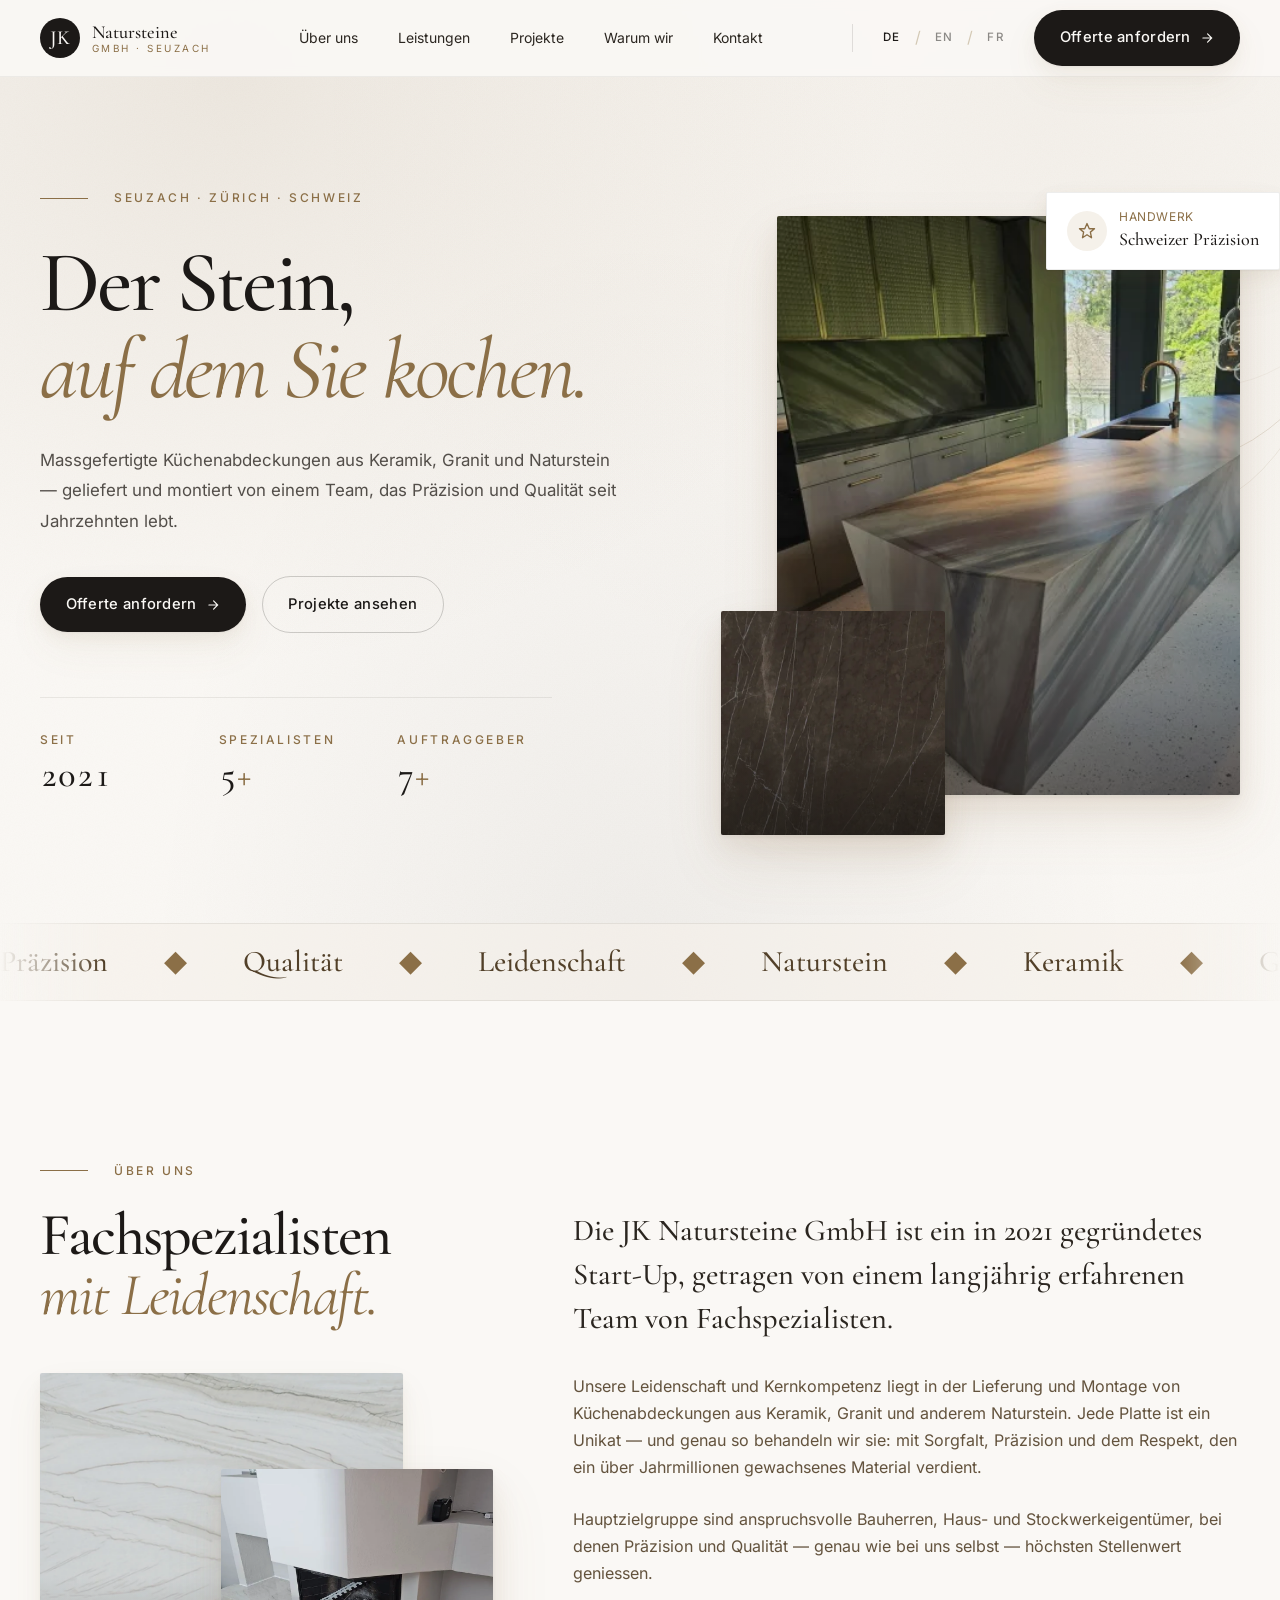
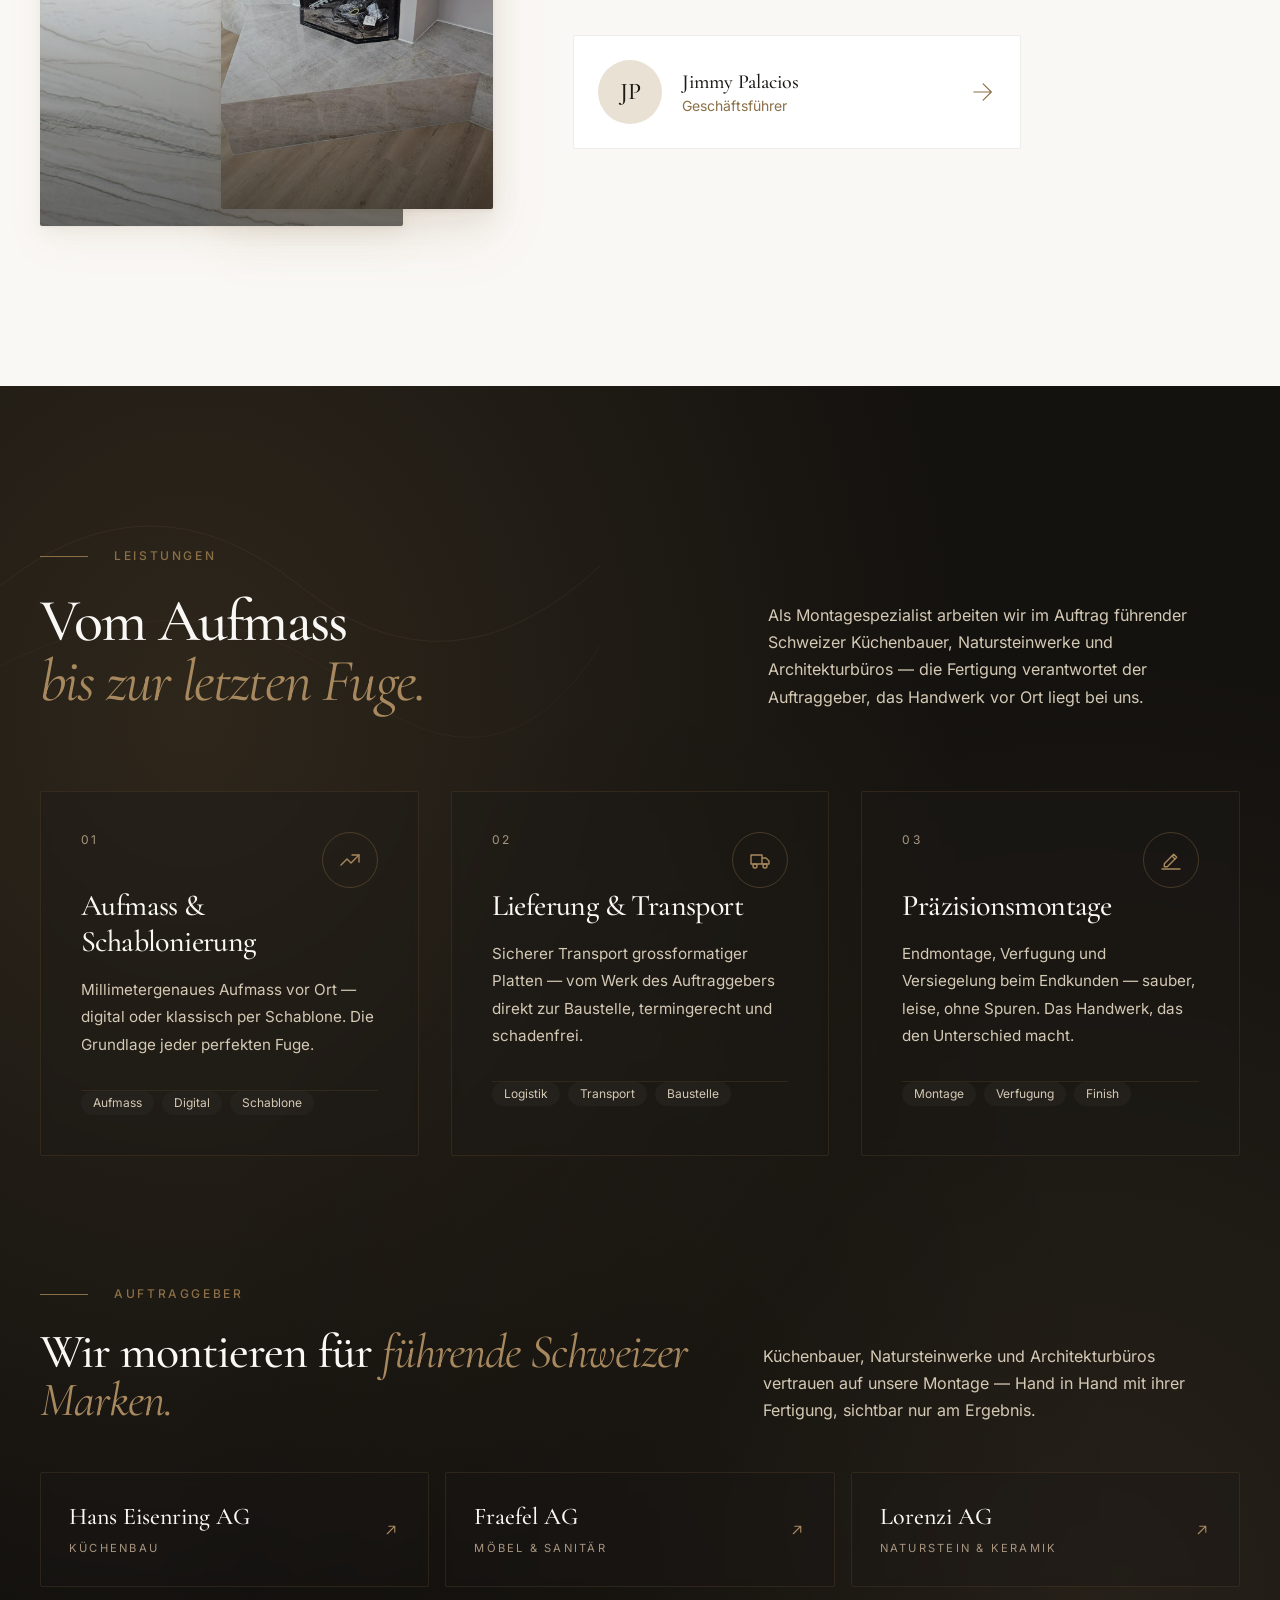
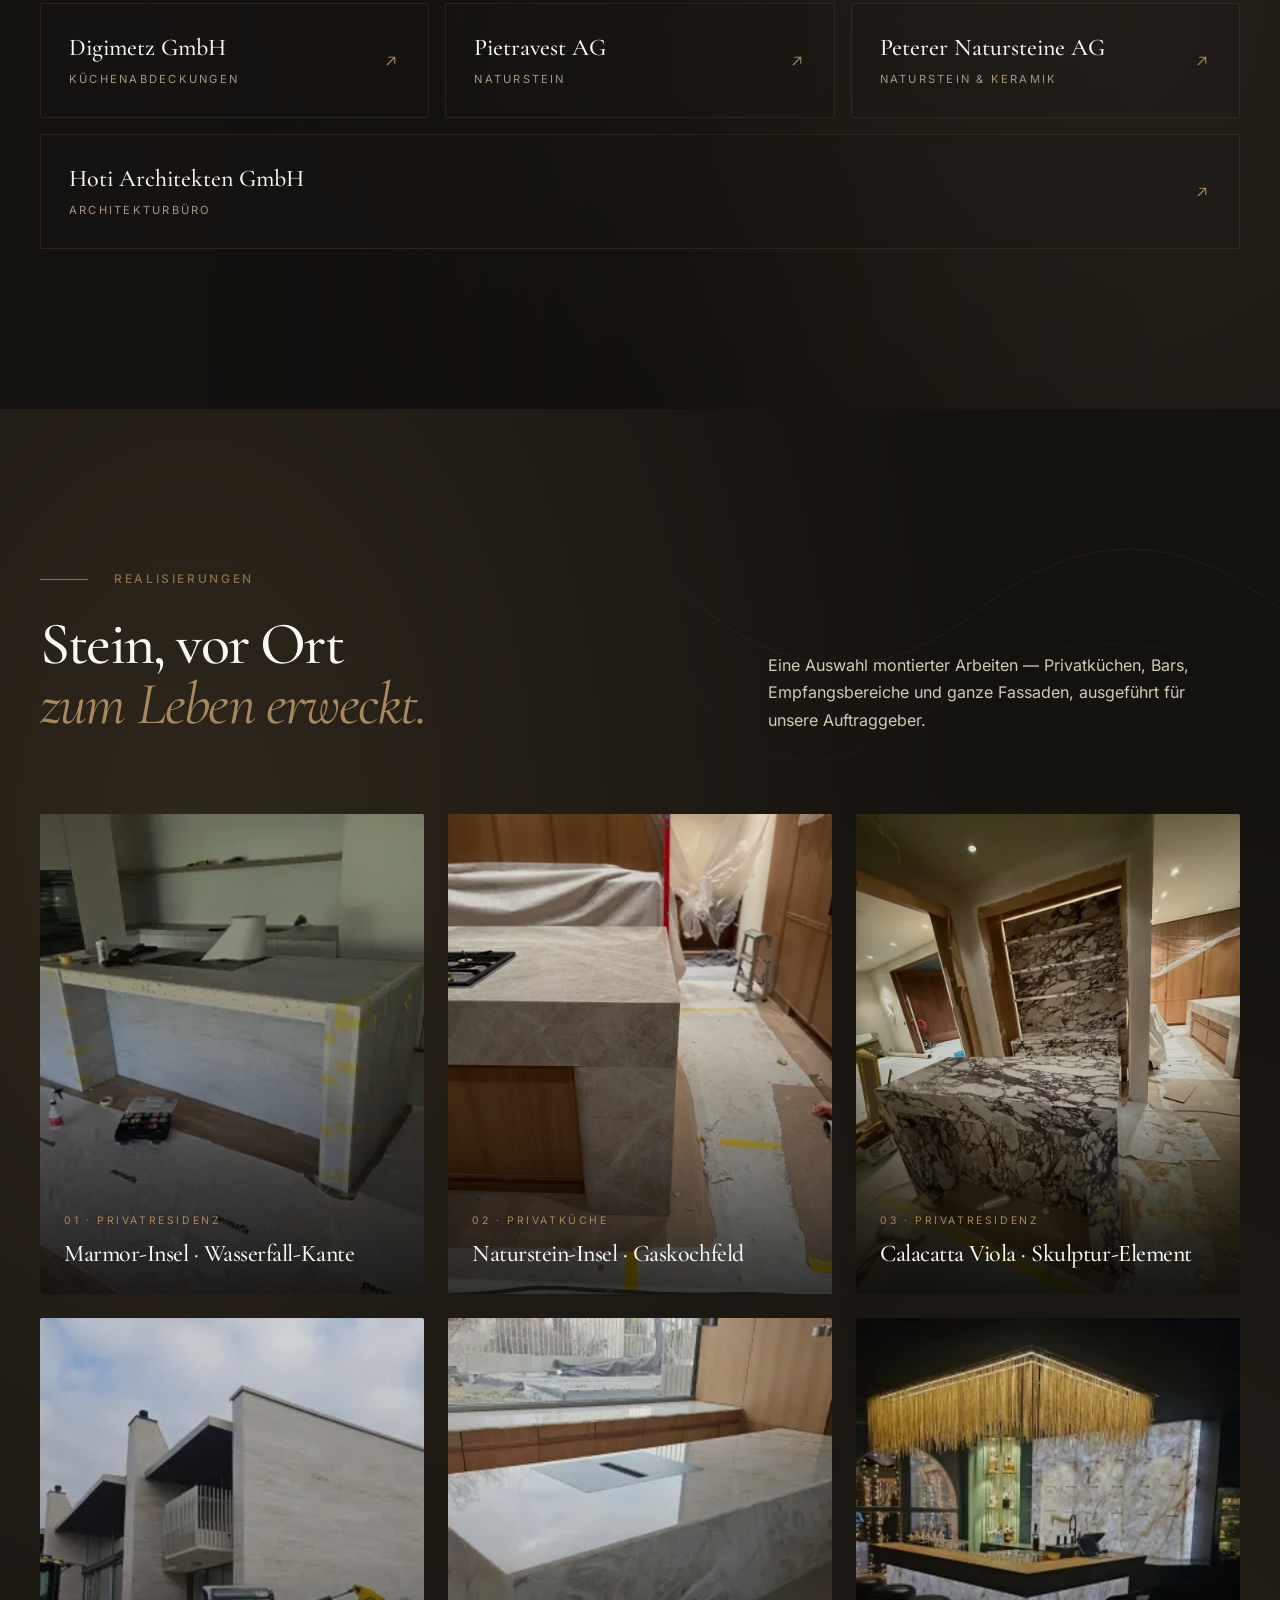
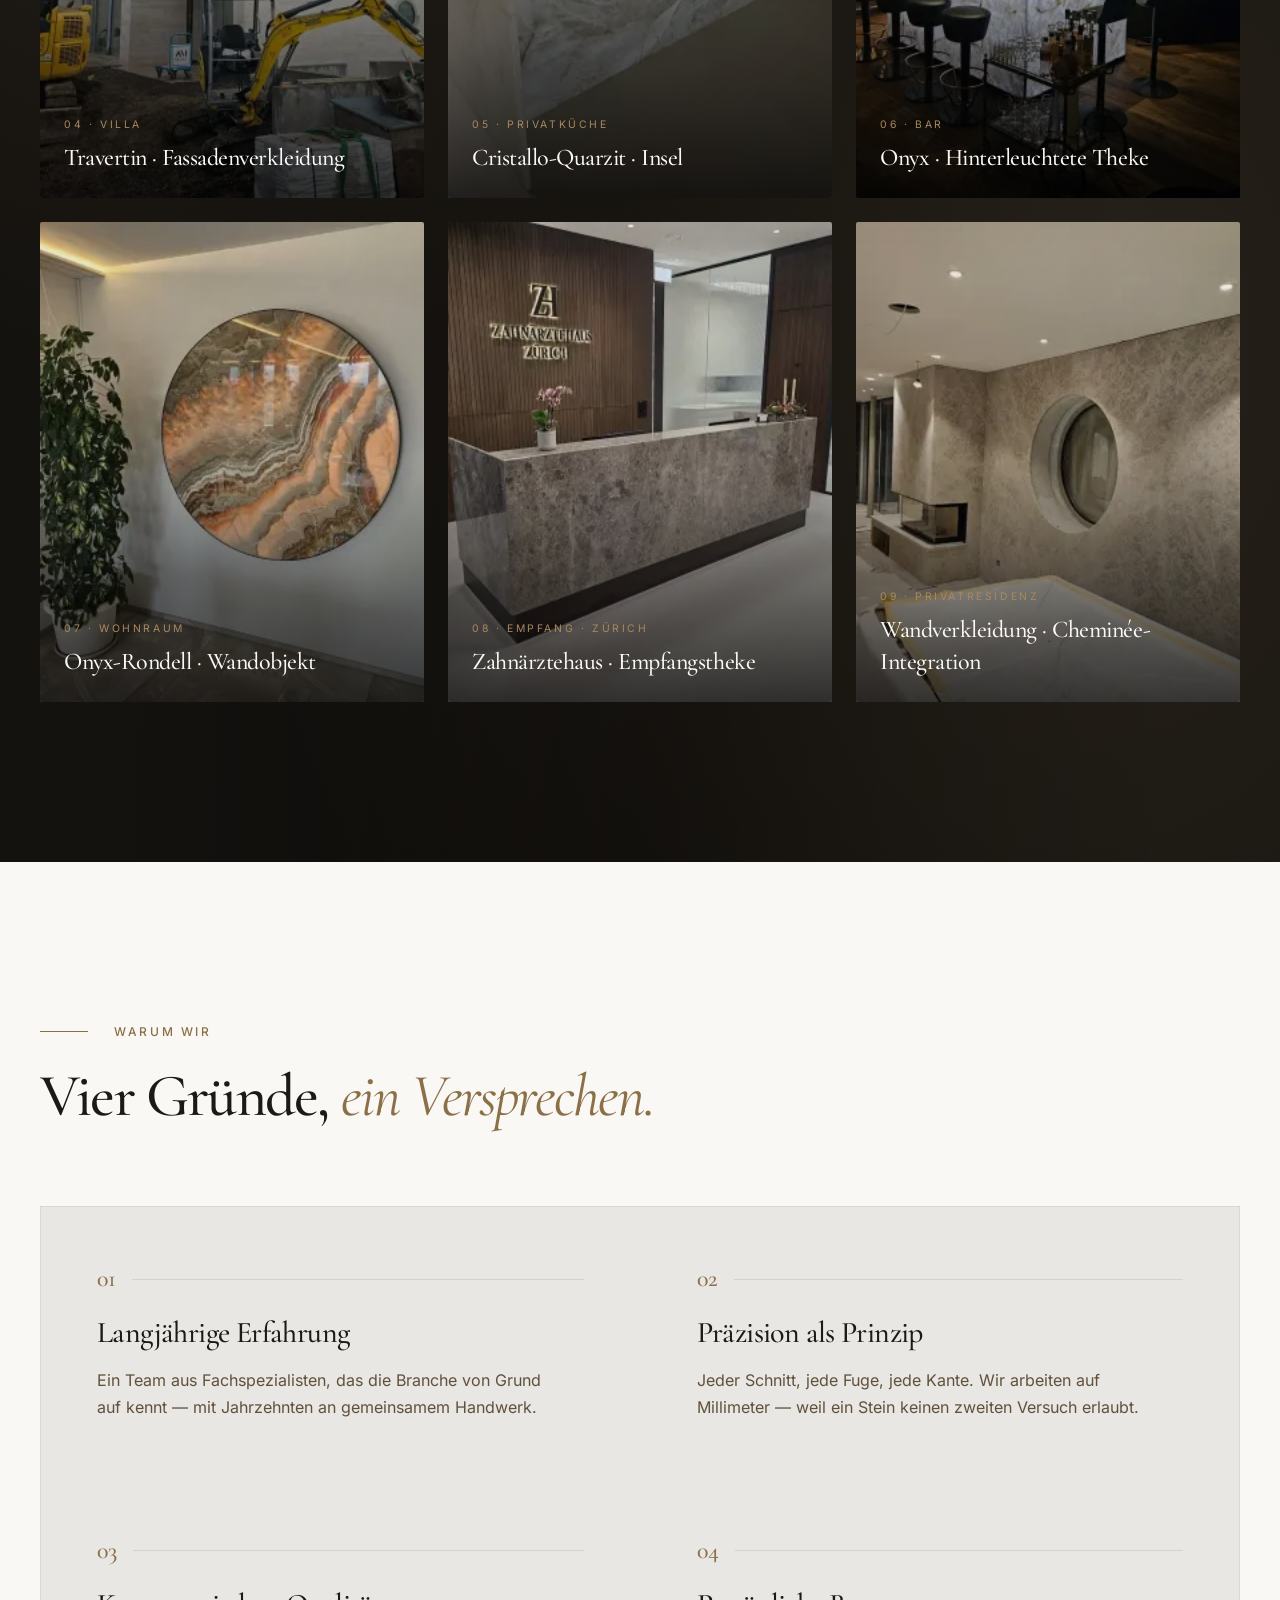
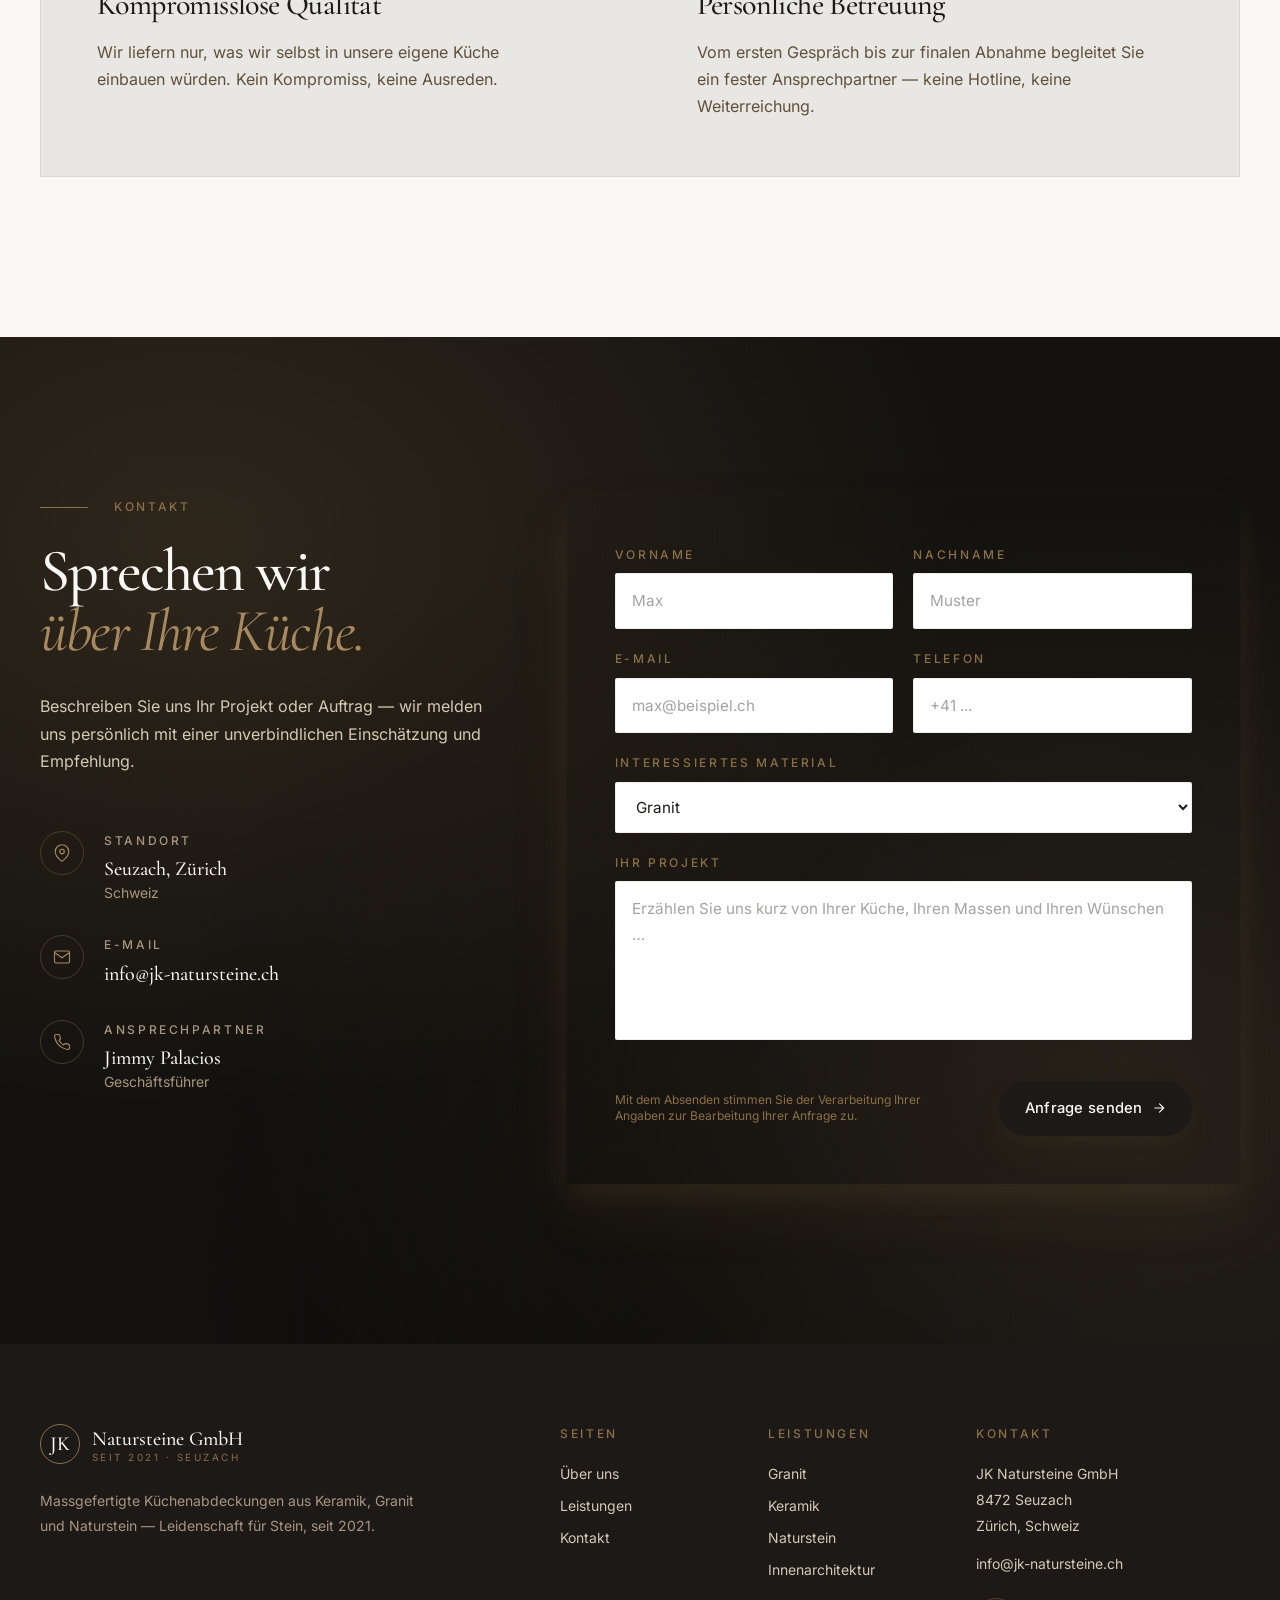
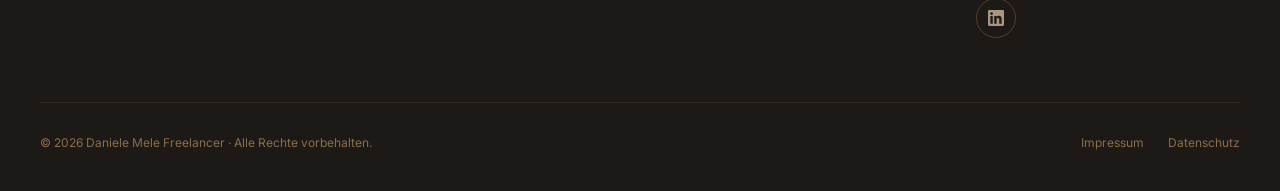
==== commit 6d68ab74: "Swap hero image; drop unused predecessor New baseline/hero_image.{jpg,webp,-640.webp,-960.webp} repl" ====
--- a/index.html
+++ b/index.html
@@ -22,17 +22,17 @@
 <meta property="og:url" content="https://jk-natursteine.ch/" />
 <meta property="og:title" data-de="JK Natursteine GmbH — Küchenabdeckungen aus Naturstein, Keramik & Granit" data-en="JK Natursteine GmbH — Kitchen countertops in natural stone, ceramic & granite" data-fr="JK Natursteine GmbH — Plans de travail de cuisine en pierre naturelle, céramique & granit" content="JK Natursteine GmbH — Küchenabdeckungen aus Naturstein, Keramik & Granit" />
 <meta property="og:description" data-de="Massgefertigte Küchenabdeckungen aus Keramik, Granit und Naturstein. Schweizer Präzision aus Seuzach, Zürich." data-en="Bespoke kitchen countertops in ceramic, granite and natural stone. Swiss precision from Seuzach, Zurich." data-fr="Plans de travail de cuisine sur mesure en céramique, granit et pierre naturelle. Précision suisse de Seuzach, Zurich." content="Massgefertigte Küchenabdeckungen aus Keramik, Granit und Naturstein. Schweizer Präzision aus Seuzach, Zürich." />
-<meta property="og:image" content="https://jk-natursteine.ch/baseline/PHOTO-2026-05-09-08-20-39.webp" />
+<meta property="og:image" content="https://jk-natursteine.ch/baseline/hero_image.webp" />
 <meta property="og:image:width" content="1600" />
 <meta property="og:image:height" content="1200" />
-<meta property="og:image:alt" content="Faceted dark stone kitchen island — JK Natursteine GmbH" />
+<meta property="og:image:alt" content="Faceted Naturstein-Insel in einer modernen Küche — JK Natursteine GmbH" />
 
 <meta name="twitter:card" content="summary_large_image" />
 <meta name="twitter:title" data-de="JK Natursteine GmbH — Küchenabdeckungen aus Naturstein, Keramik & Granit" data-en="JK Natursteine GmbH — Kitchen countertops in natural stone, ceramic & granite" data-fr="JK Natursteine GmbH — Plans de travail de cuisine en pierre naturelle, céramique & granit" content="JK Natursteine GmbH — Küchenabdeckungen aus Naturstein, Keramik & Granit" />
 <meta name="twitter:description" data-de="Massgefertigte Küchenabdeckungen aus Keramik, Granit und Naturstein. Schweizer Präzision aus Seuzach, Zürich." data-en="Bespoke kitchen countertops in ceramic, granite and natural stone. Swiss precision from Seuzach, Zurich." data-fr="Plans de travail de cuisine sur mesure en céramique, granit et pierre naturelle. Précision suisse de Seuzach, Zurich." content="Massgefertigte Küchenabdeckungen aus Keramik, Granit und Naturstein. Schweizer Präzision aus Seuzach, Zürich." />
-<meta name="twitter:image" content="https://jk-natursteine.ch/baseline/PHOTO-2026-05-09-08-20-39.webp" />
-
-<link rel="preload" as="image" href="baseline/PHOTO-2026-05-09-08-20-39.webp" type="image/webp" fetchpriority="high" imagesrcset="baseline/PHOTO-2026-05-09-08-20-39-640.webp 640w, baseline/PHOTO-2026-05-09-08-20-39-960.webp 960w, baseline/PHOTO-2026-05-09-08-20-39.webp 1600w" imagesizes="(min-width: 1024px) 42vw, 100vw" />
+<meta name="twitter:image" content="https://jk-natursteine.ch/baseline/hero_image.webp" />
+
+<link rel="preload" as="image" href="baseline/hero_image.webp" type="image/webp" fetchpriority="high" imagesrcset="baseline/hero_image-640.webp 640w, baseline/hero_image-960.webp 960w, baseline/hero_image.webp 1600w" imagesizes="(min-width: 1024px) 42vw, 100vw" />
 <link rel="preload" as="font" href="fonts/inter.woff2" type="font/woff2" crossorigin>
 <link rel="preload" as="font" href="fonts/cormorant.woff2" type="font/woff2" crossorigin>
 <link rel="preload" as="font" href="fonts/cormorant-italic.woff2" type="font/woff2" crossorigin>
@@ -47,7 +47,7 @@
   "description": "Massgefertigte Küchenabdeckungen aus Keramik, Granit und Naturstein — Lieferung und Montage in der ganzen Schweiz.",
   "url": "https://jk-natursteine.ch/",
   "email": "info@jk-natursteine.ch",
-  "image": "https://jk-natursteine.ch/baseline/PHOTO-2026-05-09-08-20-39.webp",
+  "image": "https://jk-natursteine.ch/baseline/hero_image.webp",
   "logo": "https://jk-natursteine.ch/icon-512.png",
   "foundingDate": "2021",
   "founder": { "@type": "Person", "name": "Jimmy Palacios" },
@@ -246,14 +246,14 @@
         <div class="hero-img-frame img-treat rounded-sm shadow-2xl" style="box-shadow: var(--shadow-floating); aspect-ratio: 4/5;">
           <picture>
             <source type="image/webp"
-                    srcset="baseline/PHOTO-2026-05-09-08-20-39-640.webp 640w, baseline/PHOTO-2026-05-09-08-20-39-960.webp 960w, baseline/PHOTO-2026-05-09-08-20-39.webp 1600w"
+                    srcset="baseline/hero_image-640.webp 640w, baseline/hero_image-960.webp 960w, baseline/hero_image.webp 1600w"
                     sizes="(min-width: 1024px) 42vw, 100vw" />
-            <img src="baseline/PHOTO-2026-05-09-08-20-39.jpg"
-                 alt="Faceted dark stone kitchen island with bubble chandelier"
+            <img src="baseline/hero_image.jpg"
+                 alt="Faceted Naturstein-Insel in einer modernen Küche"
                  fetchpriority="high"
                  decoding="async"
                  width="1600" height="1200"
-                 style="object-position: 35% center;" />
+                 style="object-position: 45% center;" />
           </picture>
         </div>
 
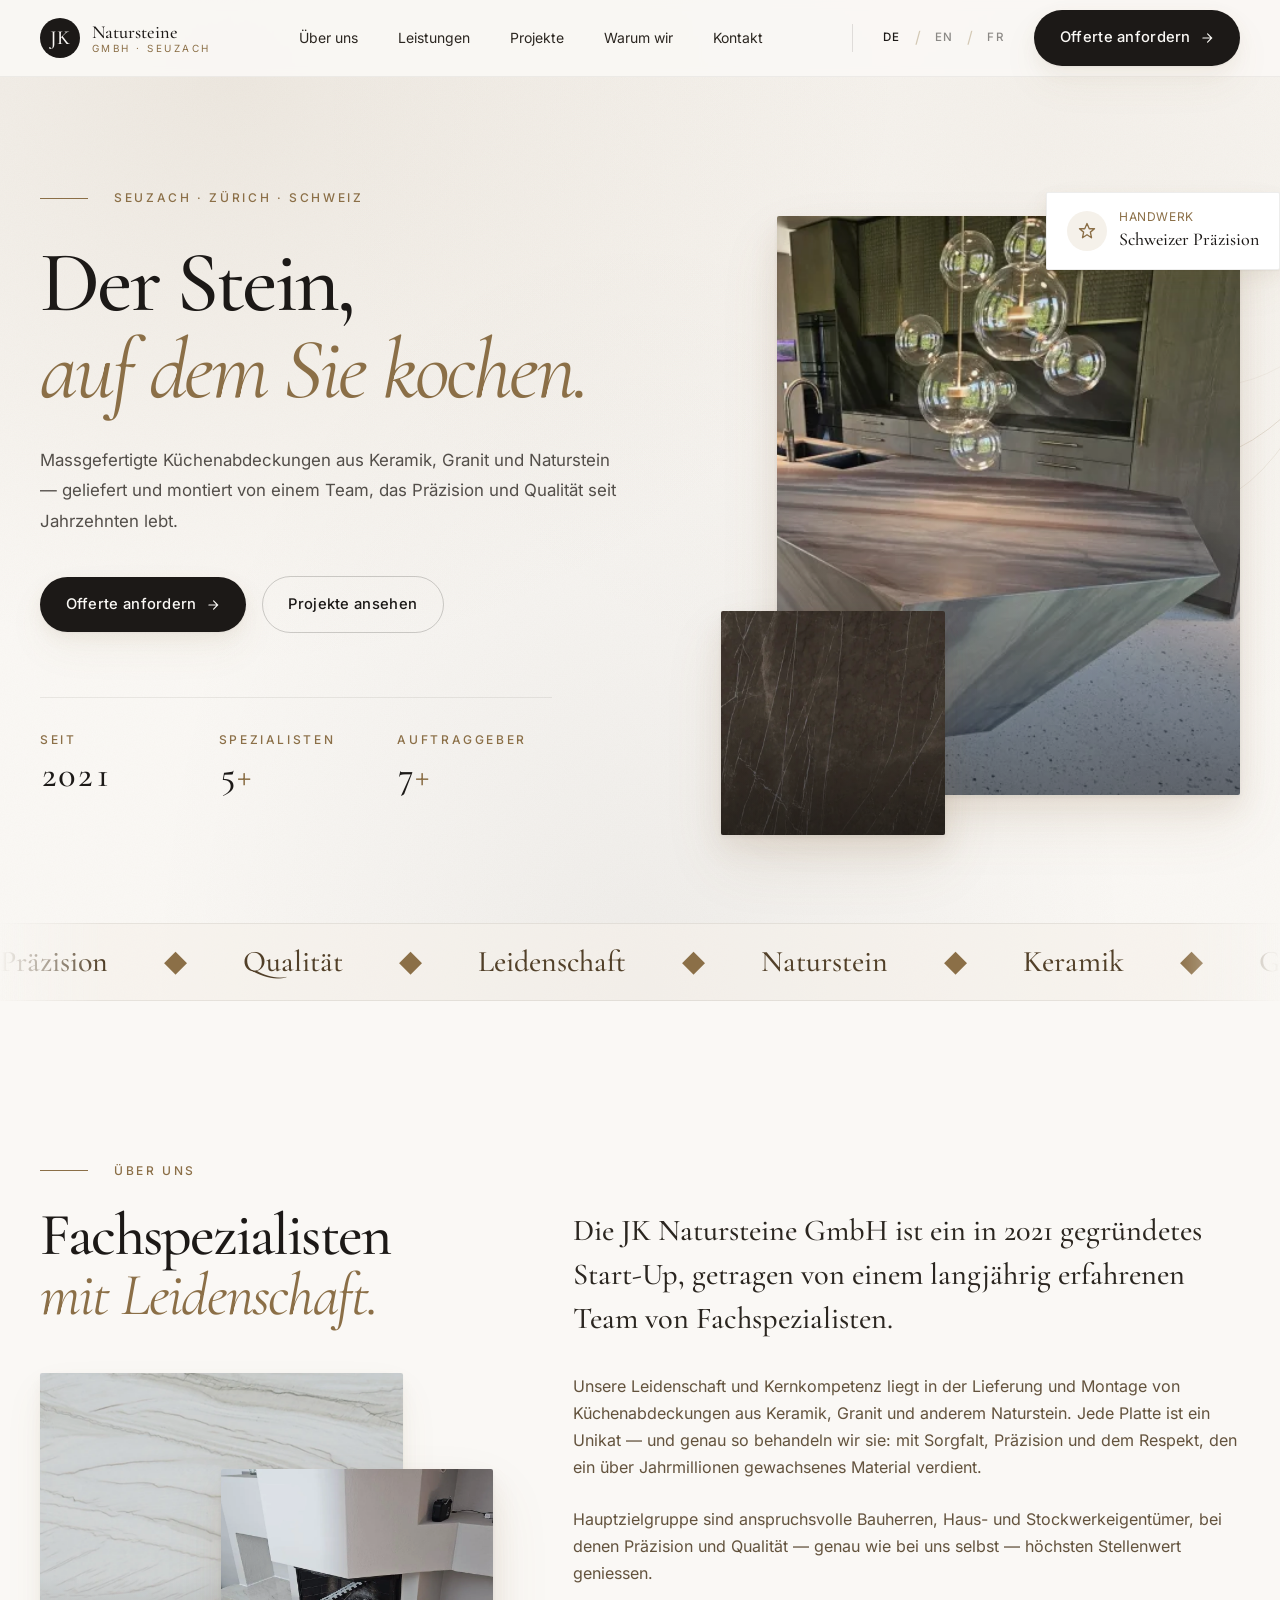
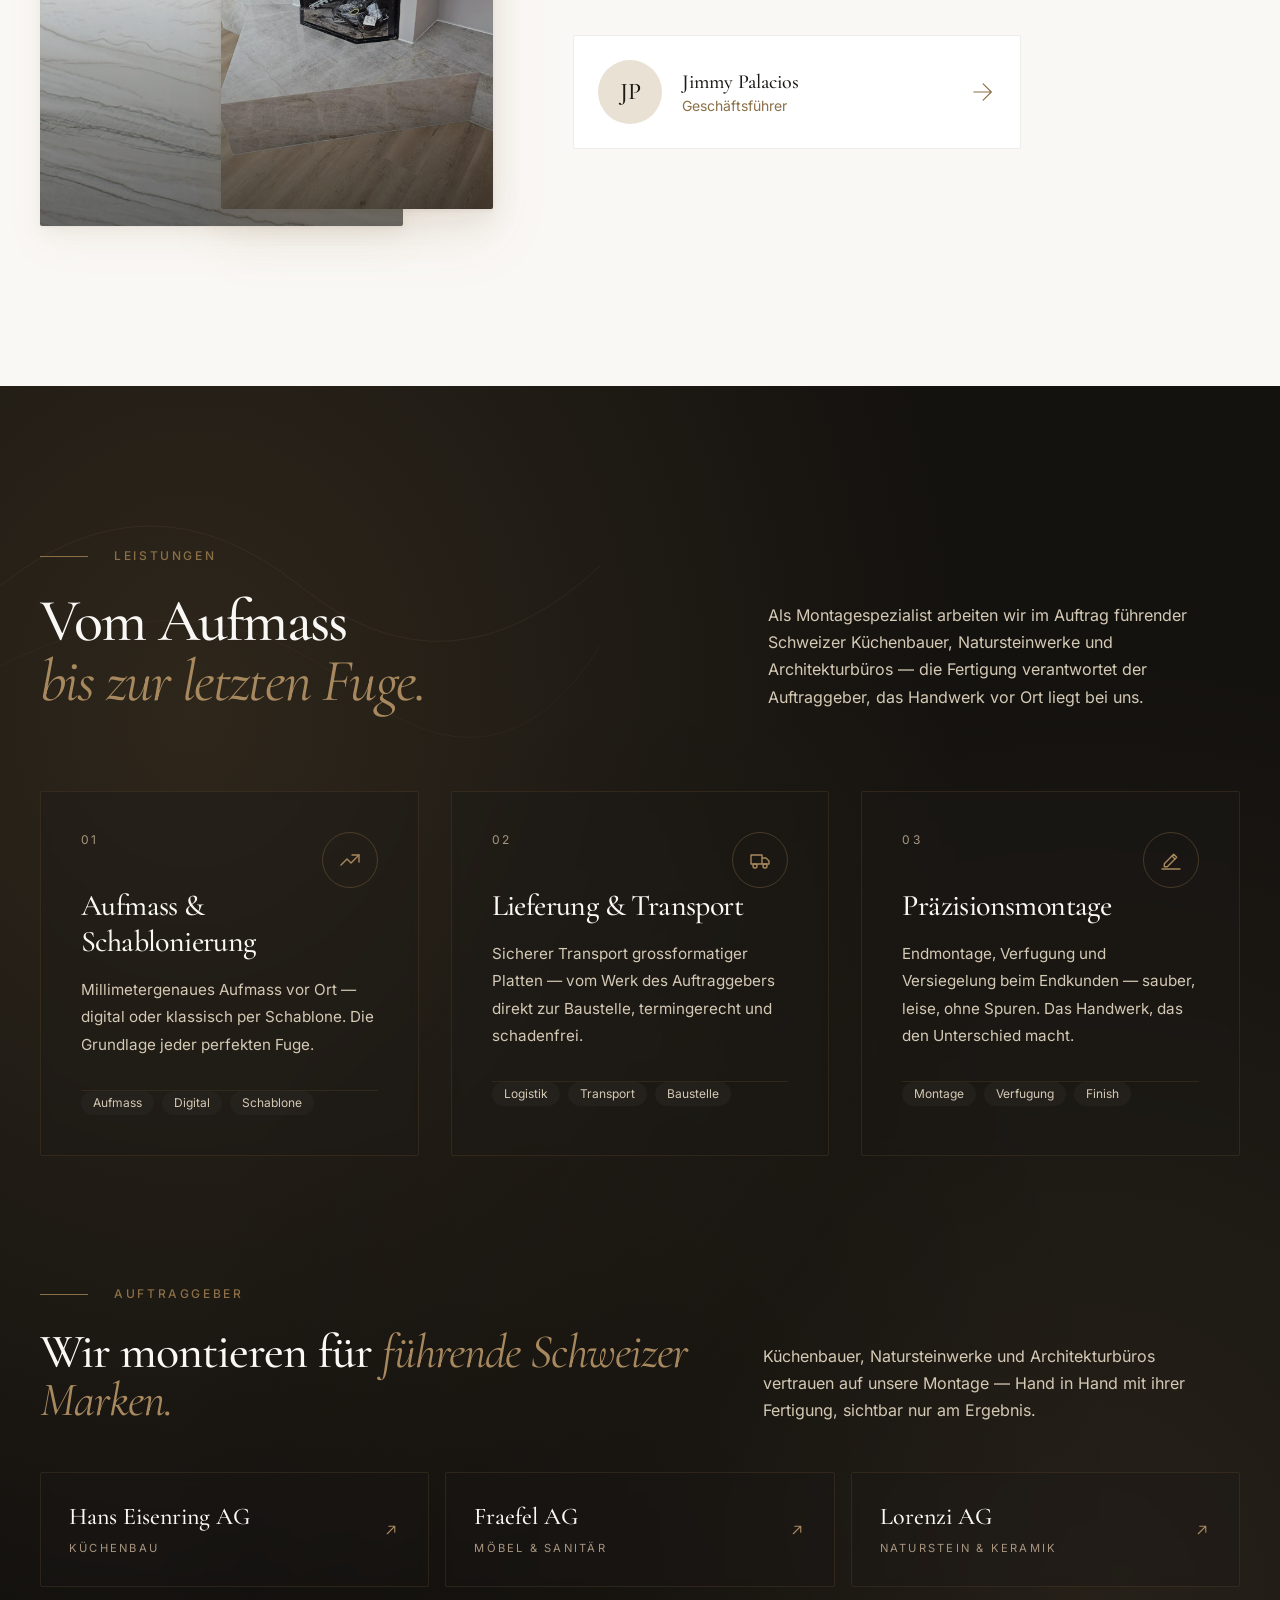
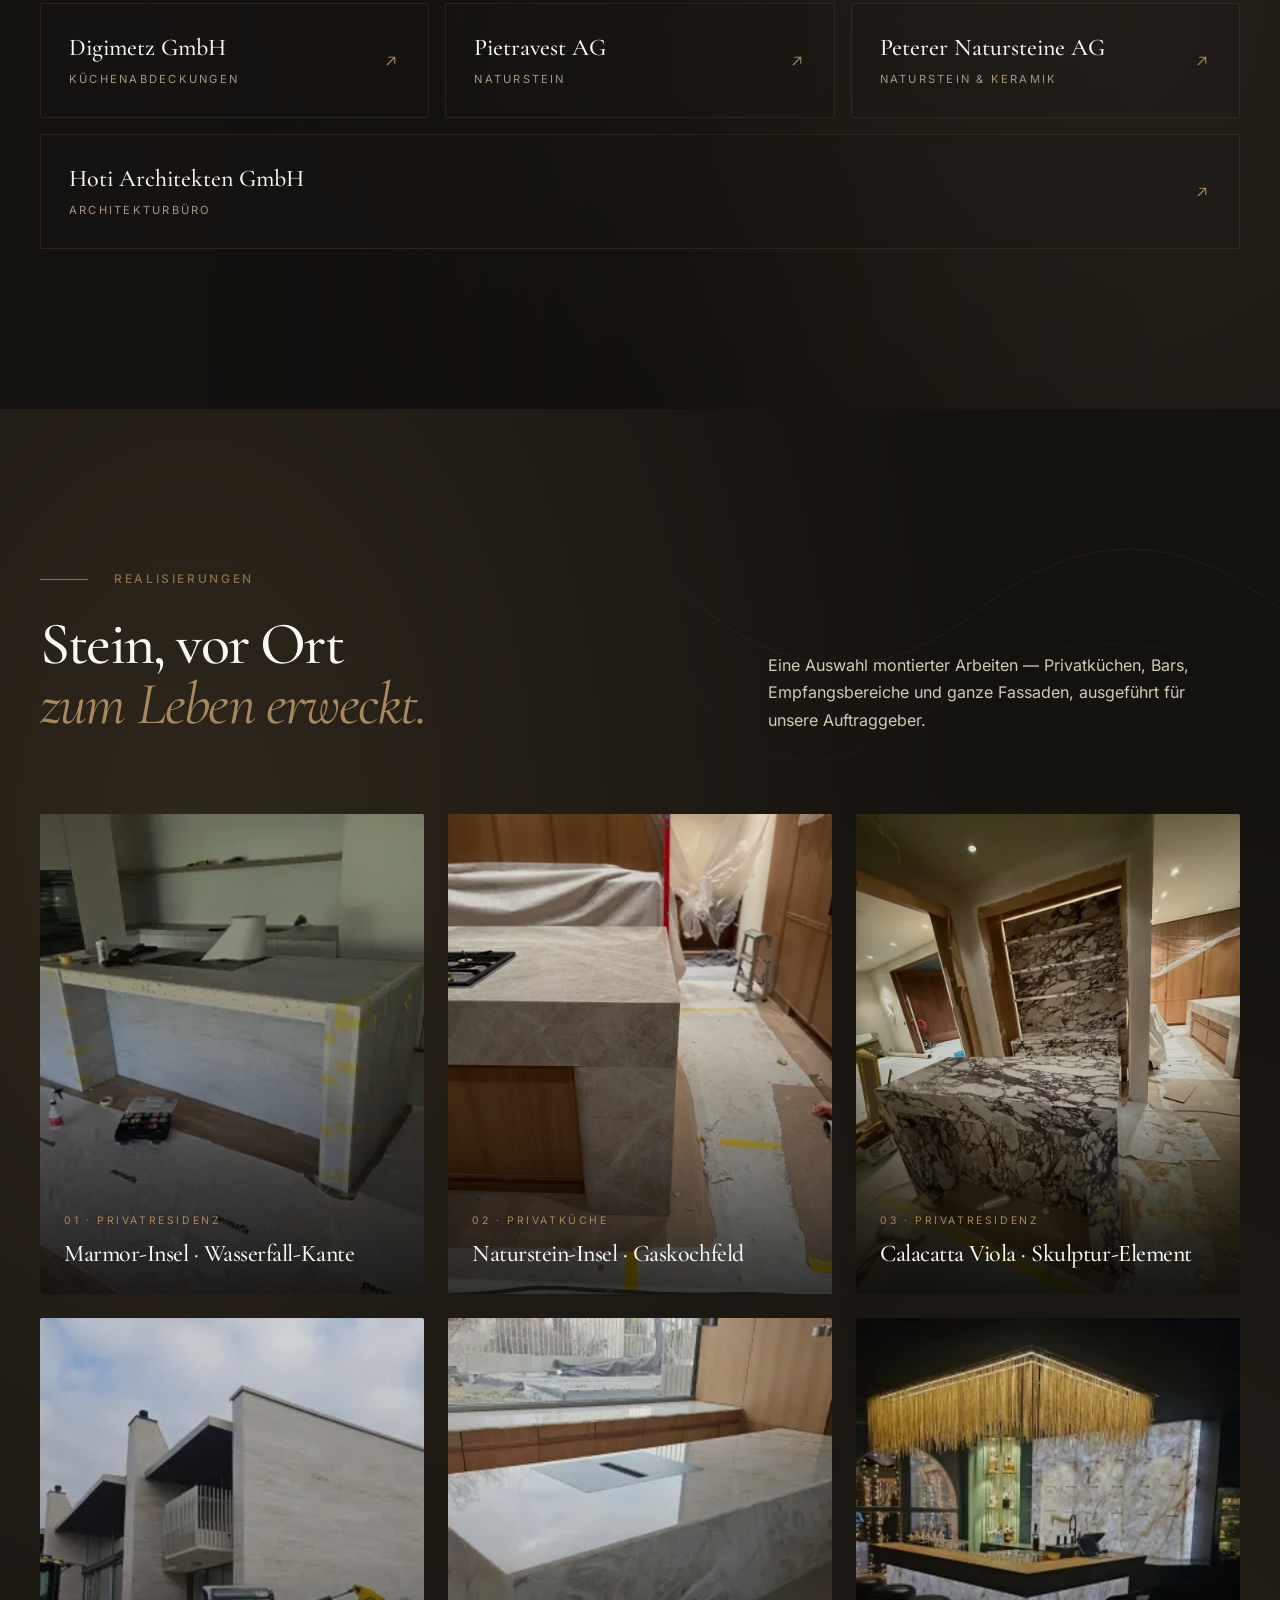
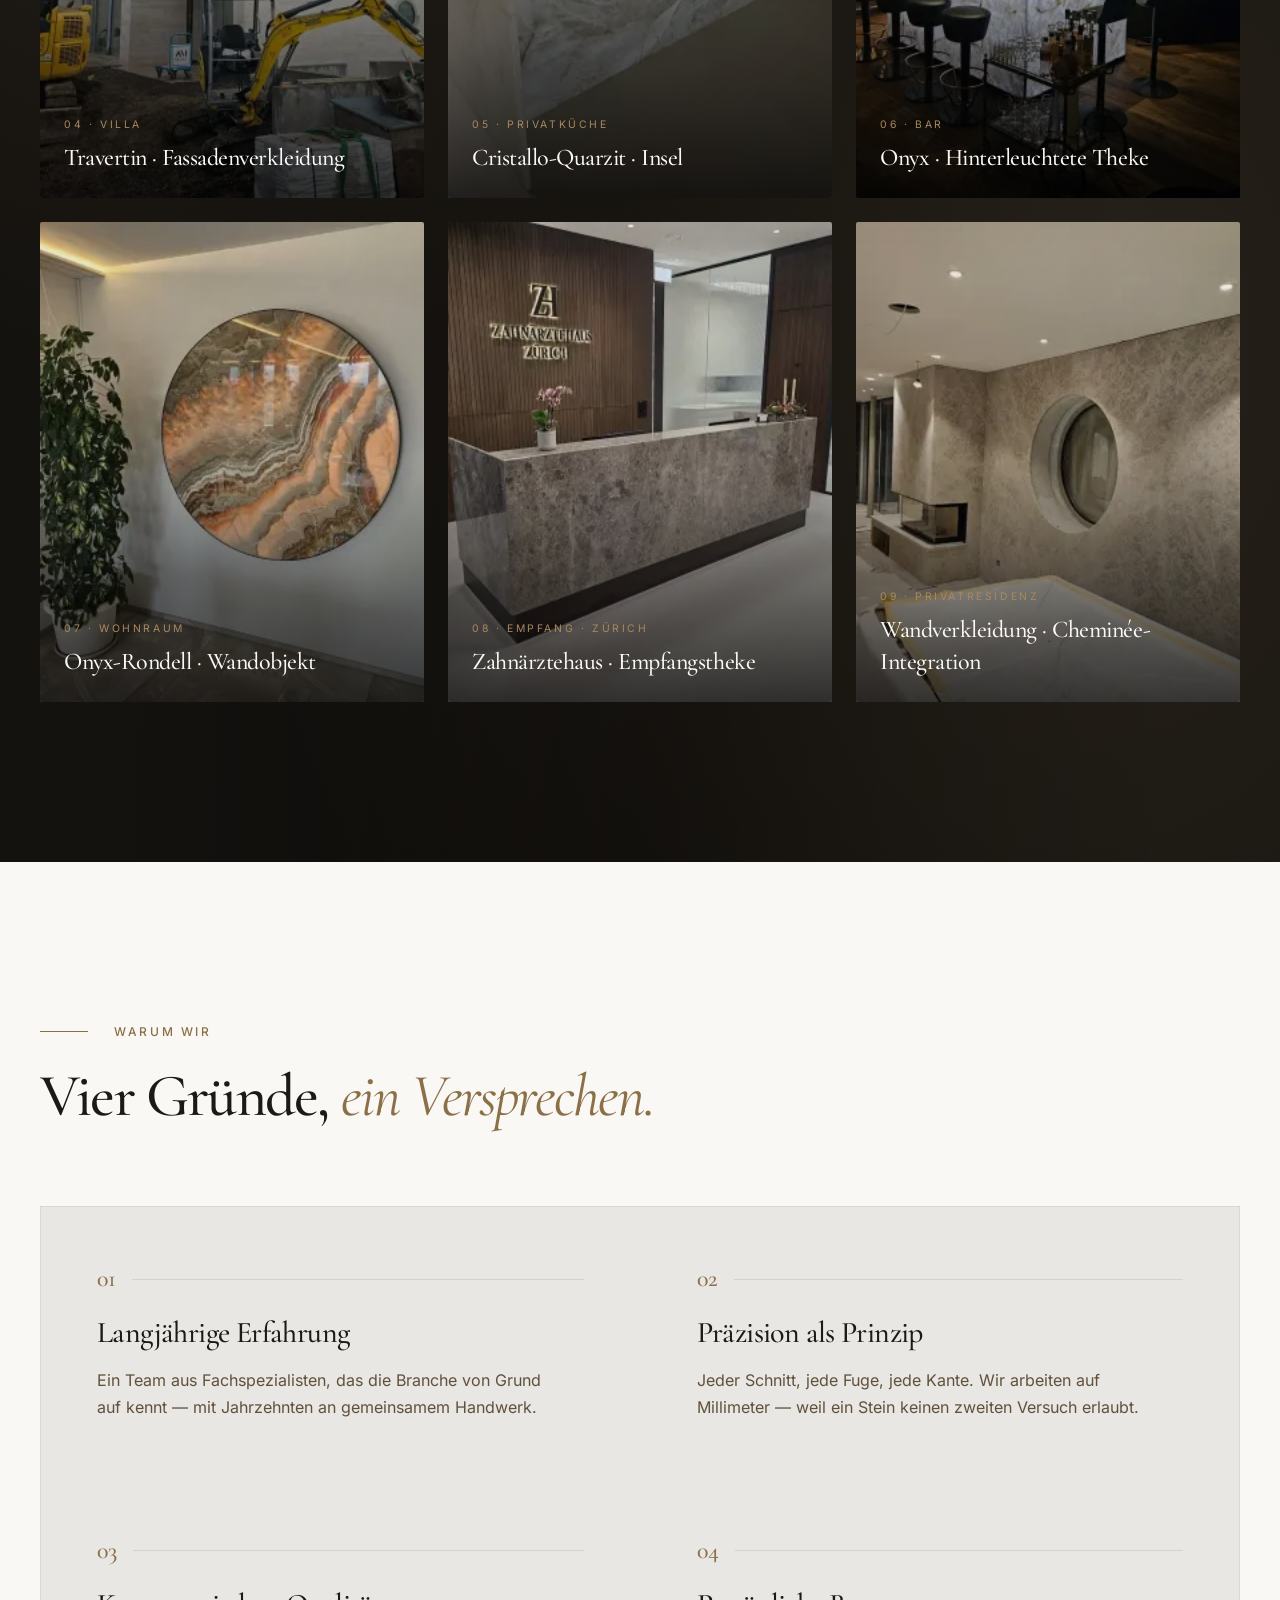
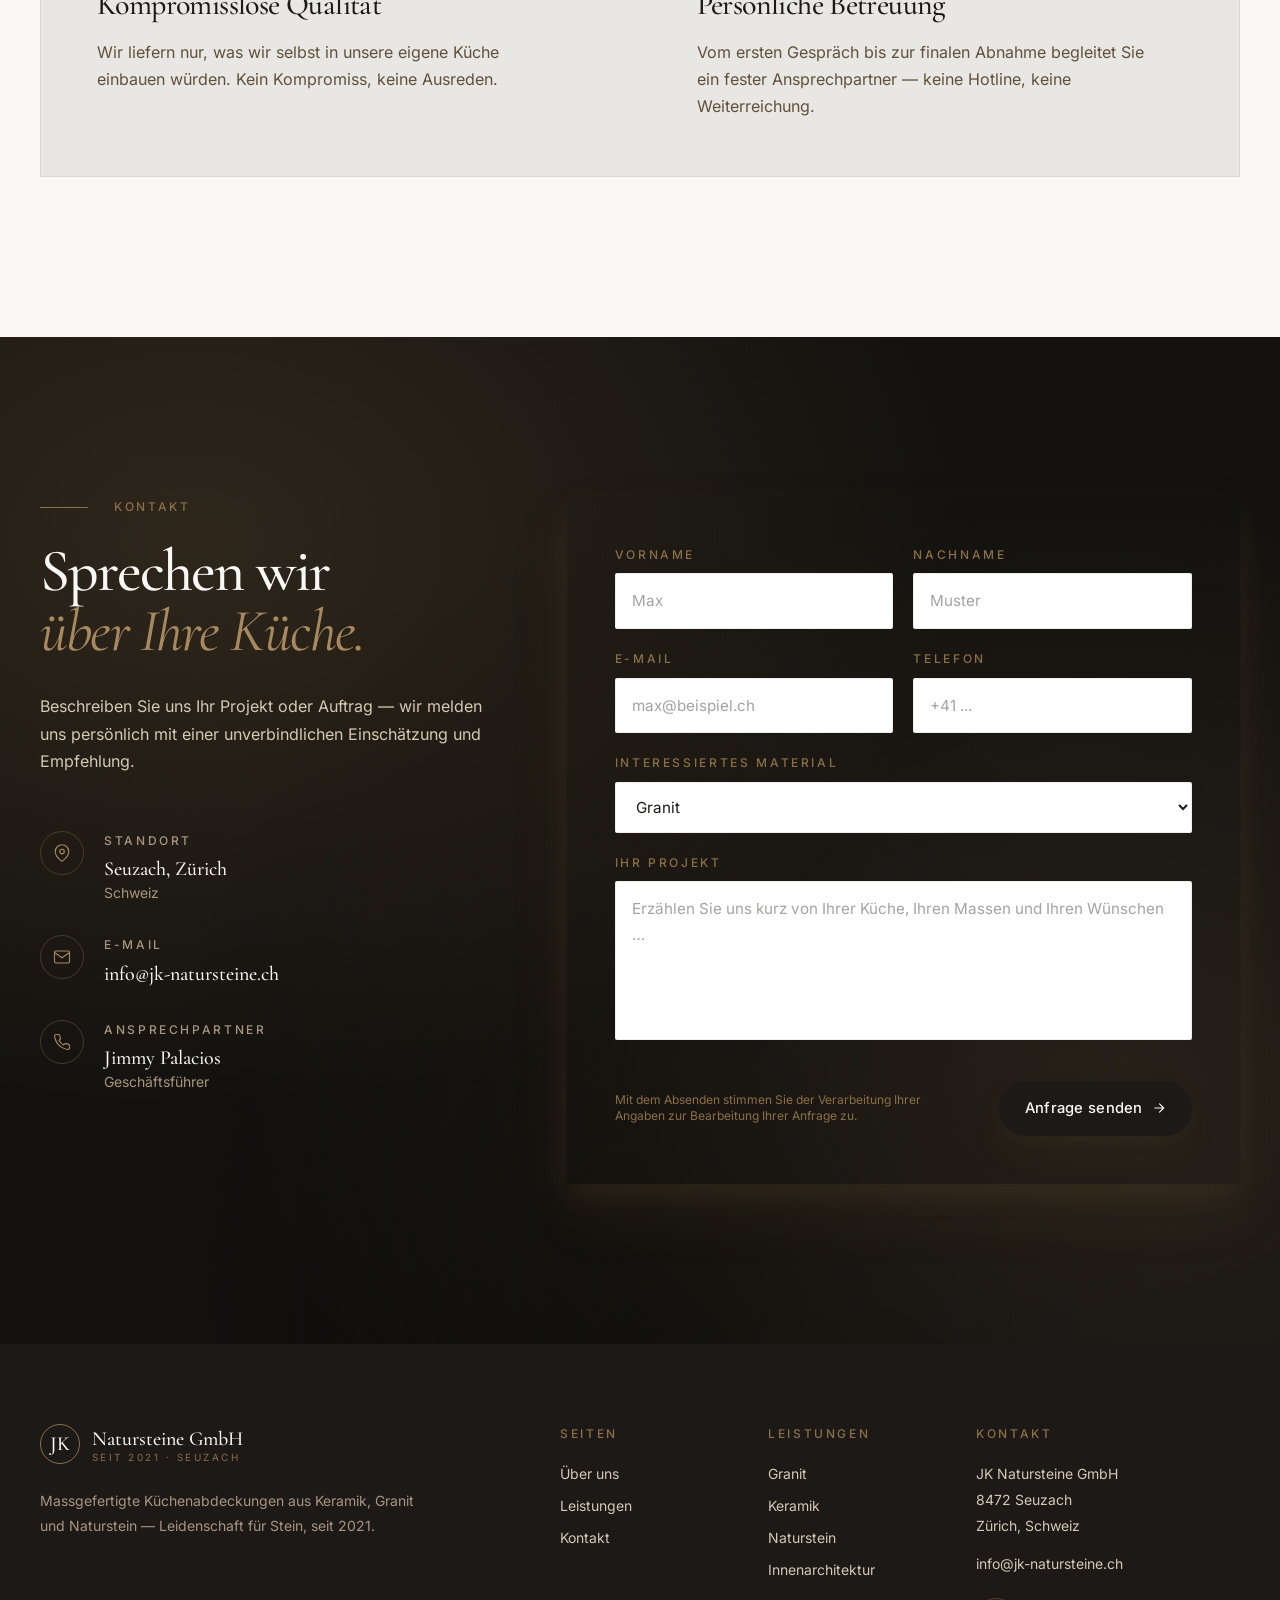
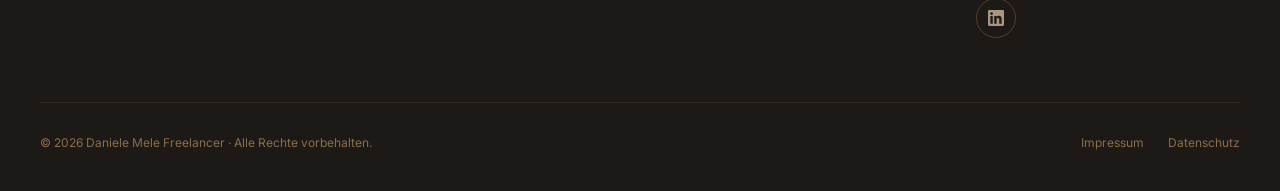
==== commit e2391345: "Swap hero to hero_image2 (faceted island close-up) Replaces the previous hero_image set with the clo" ====
--- a/index.html
+++ b/index.html
@@ -22,7 +22,7 @@
 <meta property="og:url" content="https://jk-natursteine.ch/" />
 <meta property="og:title" data-de="JK Natursteine GmbH — Küchenabdeckungen aus Naturstein, Keramik & Granit" data-en="JK Natursteine GmbH — Kitchen countertops in natural stone, ceramic & granite" data-fr="JK Natursteine GmbH — Plans de travail de cuisine en pierre naturelle, céramique & granit" content="JK Natursteine GmbH — Küchenabdeckungen aus Naturstein, Keramik & Granit" />
 <meta property="og:description" data-de="Massgefertigte Küchenabdeckungen aus Keramik, Granit und Naturstein. Schweizer Präzision aus Seuzach, Zürich." data-en="Bespoke kitchen countertops in ceramic, granite and natural stone. Swiss precision from Seuzach, Zurich." data-fr="Plans de travail de cuisine sur mesure en céramique, granit et pierre naturelle. Précision suisse de Seuzach, Zurich." content="Massgefertigte Küchenabdeckungen aus Keramik, Granit und Naturstein. Schweizer Präzision aus Seuzach, Zürich." />
-<meta property="og:image" content="https://jk-natursteine.ch/baseline/hero_image.webp" />
+<meta property="og:image" content="https://jk-natursteine.ch/baseline/hero_image2.webp" />
 <meta property="og:image:width" content="1600" />
 <meta property="og:image:height" content="1200" />
 <meta property="og:image:alt" content="Faceted Naturstein-Insel in einer modernen Küche — JK Natursteine GmbH" />
@@ -30,9 +30,9 @@
 <meta name="twitter:card" content="summary_large_image" />
 <meta name="twitter:title" data-de="JK Natursteine GmbH — Küchenabdeckungen aus Naturstein, Keramik & Granit" data-en="JK Natursteine GmbH — Kitchen countertops in natural stone, ceramic & granite" data-fr="JK Natursteine GmbH — Plans de travail de cuisine en pierre naturelle, céramique & granit" content="JK Natursteine GmbH — Küchenabdeckungen aus Naturstein, Keramik & Granit" />
 <meta name="twitter:description" data-de="Massgefertigte Küchenabdeckungen aus Keramik, Granit und Naturstein. Schweizer Präzision aus Seuzach, Zürich." data-en="Bespoke kitchen countertops in ceramic, granite and natural stone. Swiss precision from Seuzach, Zurich." data-fr="Plans de travail de cuisine sur mesure en céramique, granit et pierre naturelle. Précision suisse de Seuzach, Zurich." content="Massgefertigte Küchenabdeckungen aus Keramik, Granit und Naturstein. Schweizer Präzision aus Seuzach, Zürich." />
-<meta name="twitter:image" content="https://jk-natursteine.ch/baseline/hero_image.webp" />
-
-<link rel="preload" as="image" href="baseline/hero_image.webp" type="image/webp" fetchpriority="high" imagesrcset="baseline/hero_image-640.webp 640w, baseline/hero_image-960.webp 960w, baseline/hero_image.webp 1600w" imagesizes="(min-width: 1024px) 42vw, 100vw" />
+<meta name="twitter:image" content="https://jk-natursteine.ch/baseline/hero_image2.webp" />
+
+<link rel="preload" as="image" href="baseline/hero_image2.webp" type="image/webp" fetchpriority="high" imagesrcset="baseline/hero_image2-640.webp 640w, baseline/hero_image2-960.webp 960w, baseline/hero_image2.webp 1600w" imagesizes="(min-width: 1024px) 42vw, 100vw" />
 <link rel="preload" as="font" href="fonts/inter.woff2" type="font/woff2" crossorigin>
 <link rel="preload" as="font" href="fonts/cormorant.woff2" type="font/woff2" crossorigin>
 <link rel="preload" as="font" href="fonts/cormorant-italic.woff2" type="font/woff2" crossorigin>
@@ -47,7 +47,7 @@
   "description": "Massgefertigte Küchenabdeckungen aus Keramik, Granit und Naturstein — Lieferung und Montage in der ganzen Schweiz.",
   "url": "https://jk-natursteine.ch/",
   "email": "info@jk-natursteine.ch",
-  "image": "https://jk-natursteine.ch/baseline/hero_image.webp",
+  "image": "https://jk-natursteine.ch/baseline/hero_image2.webp",
   "logo": "https://jk-natursteine.ch/icon-512.png",
   "foundingDate": "2021",
   "founder": { "@type": "Person", "name": "Jimmy Palacios" },
@@ -246,14 +246,14 @@
         <div class="hero-img-frame img-treat rounded-sm shadow-2xl" style="box-shadow: var(--shadow-floating); aspect-ratio: 4/5;">
           <picture>
             <source type="image/webp"
-                    srcset="baseline/hero_image-640.webp 640w, baseline/hero_image-960.webp 960w, baseline/hero_image.webp 1600w"
+                    srcset="baseline/hero_image2-640.webp 640w, baseline/hero_image2-960.webp 960w, baseline/hero_image2.webp 1600w"
                     sizes="(min-width: 1024px) 42vw, 100vw" />
-            <img src="baseline/hero_image.jpg"
+            <img src="baseline/hero_image2.jpg"
                  alt="Faceted Naturstein-Insel in einer modernen Küche"
                  fetchpriority="high"
                  decoding="async"
                  width="1600" height="1200"
-                 style="object-position: 45% center;" />
+                 style="object-position: 90% center;" />
           </picture>
         </div>
 
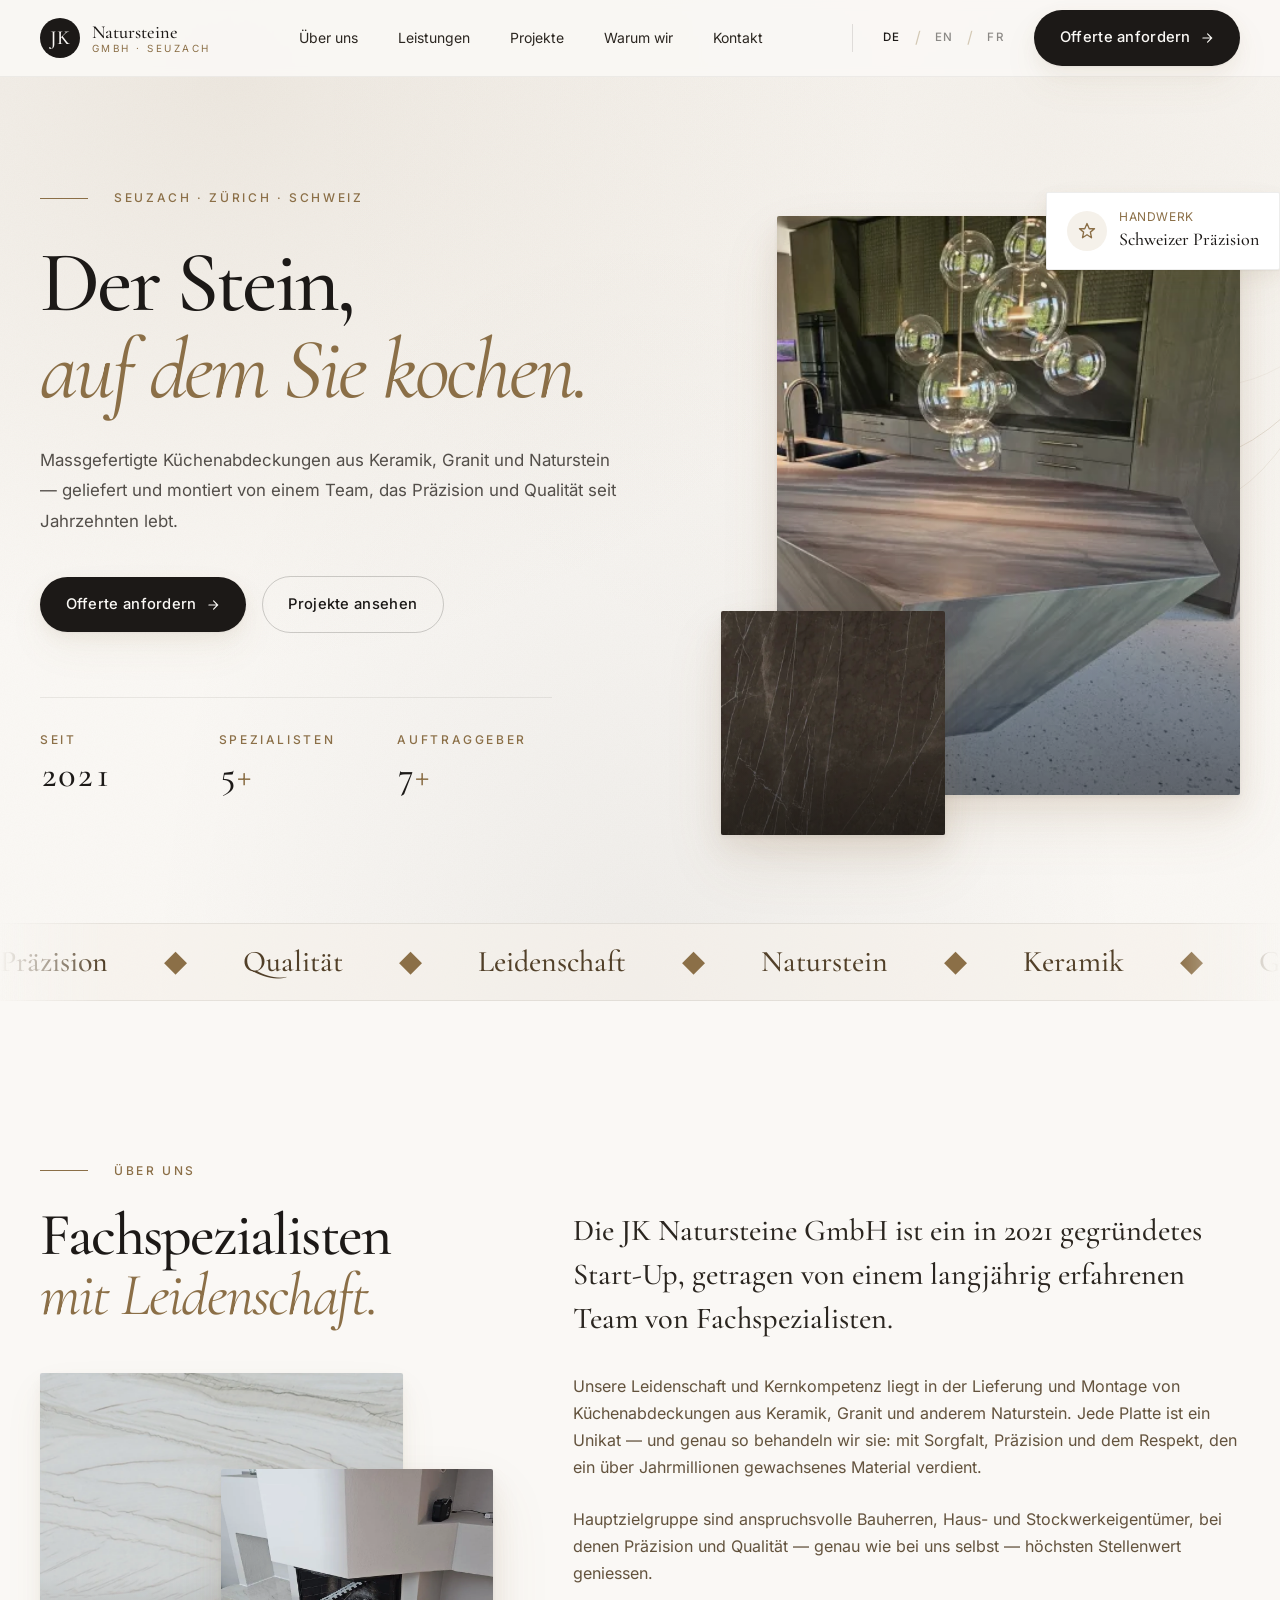
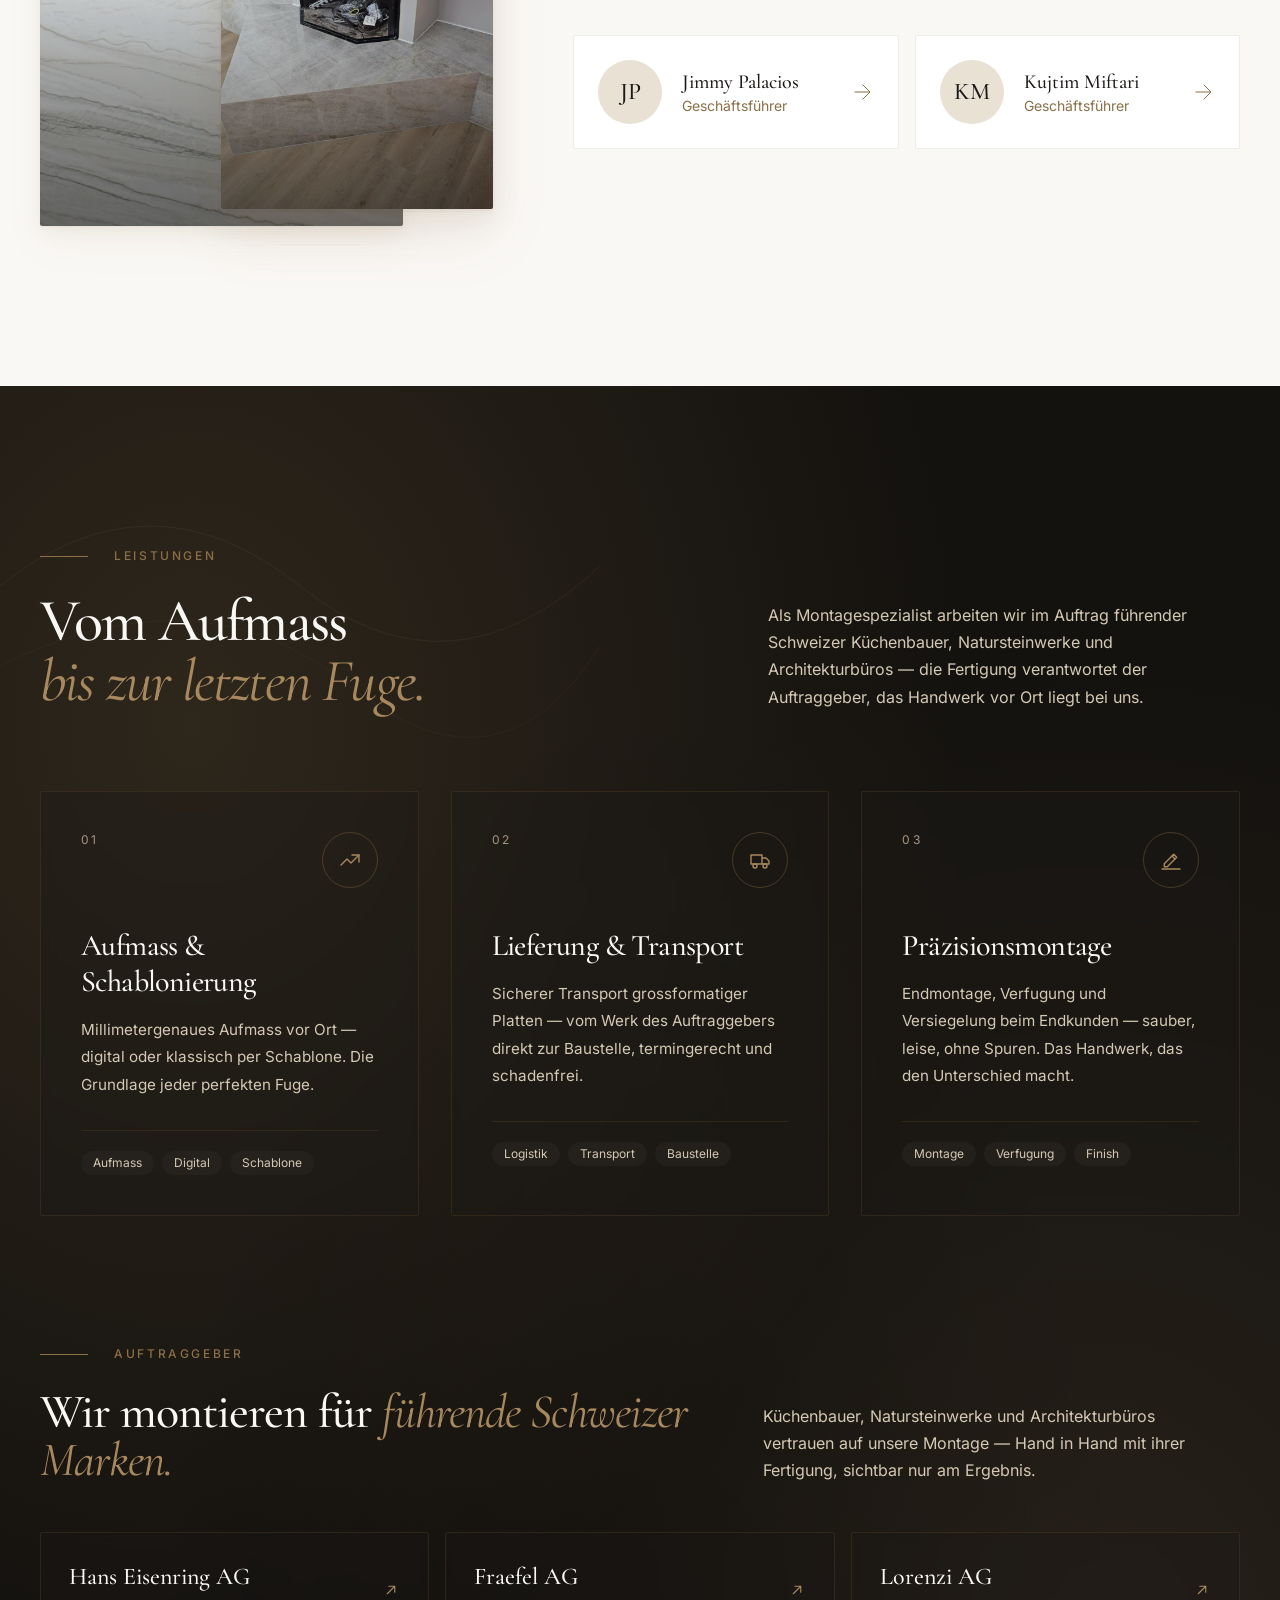
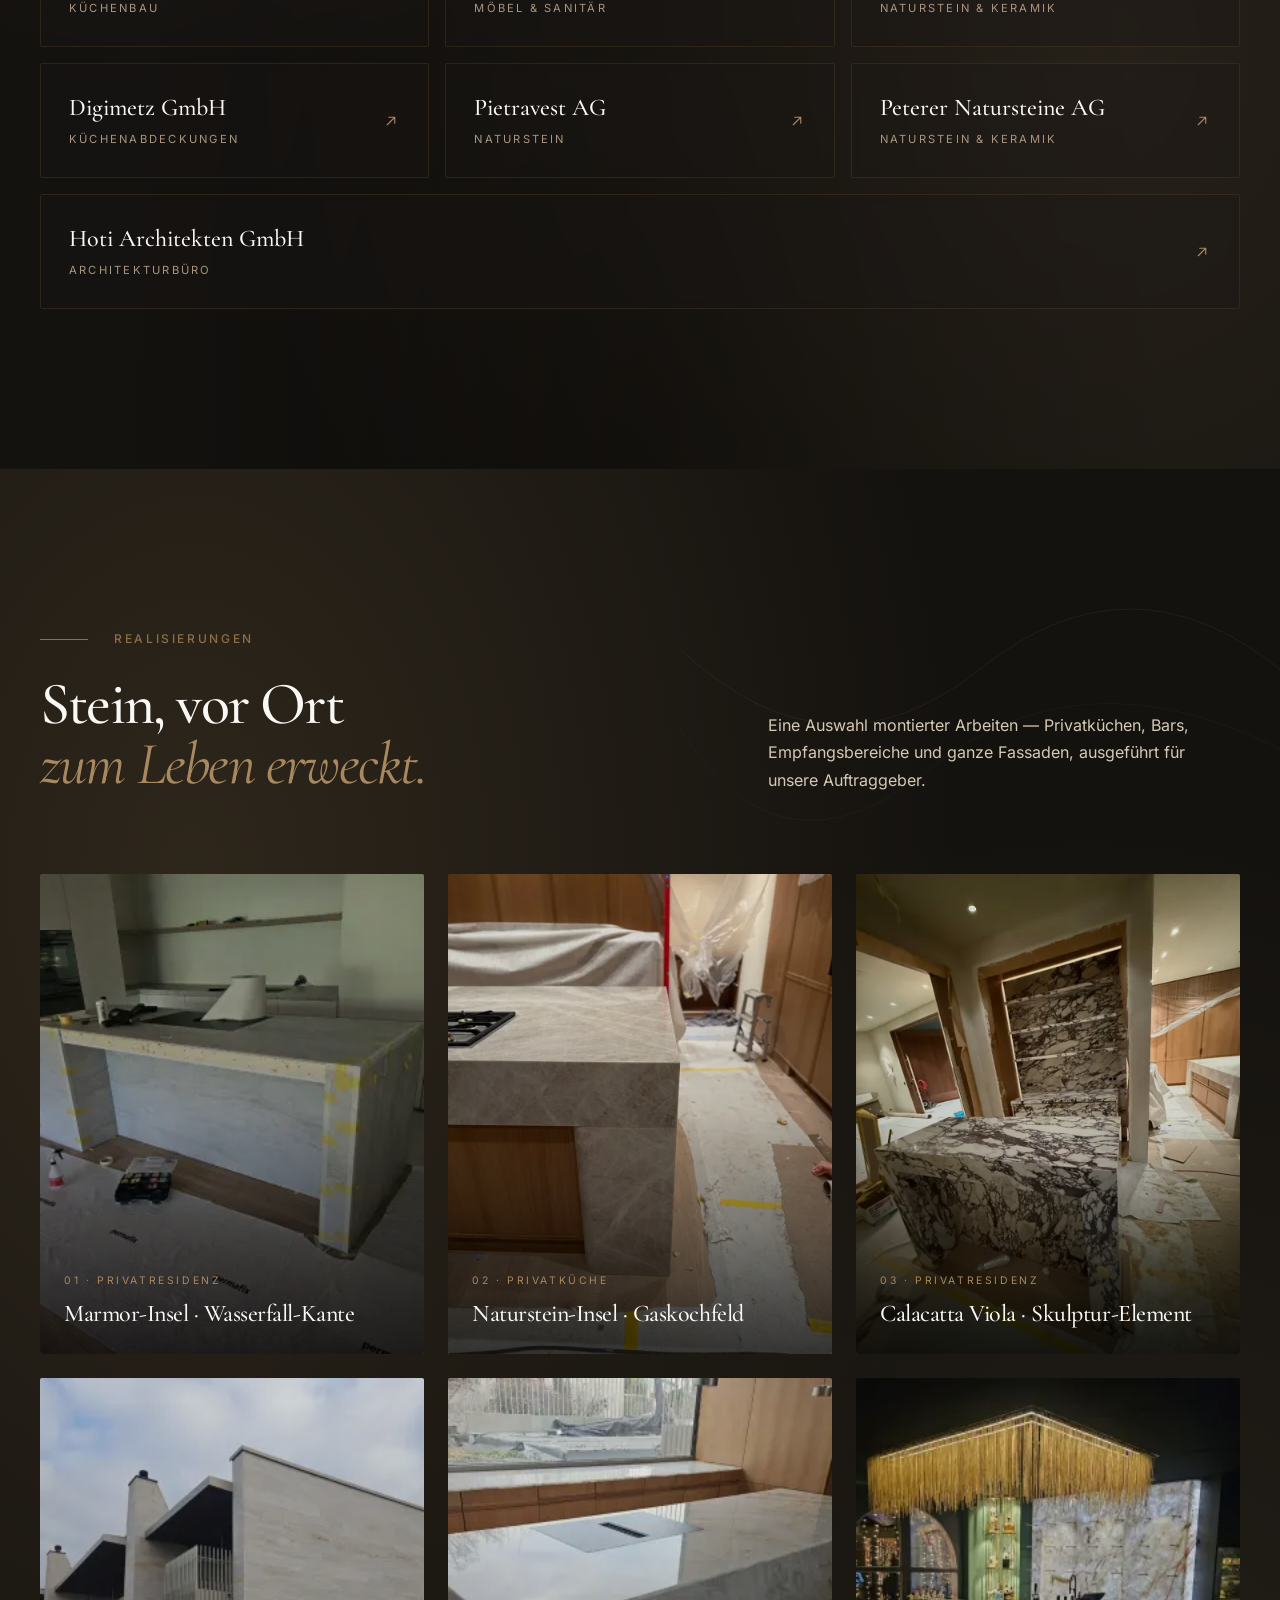
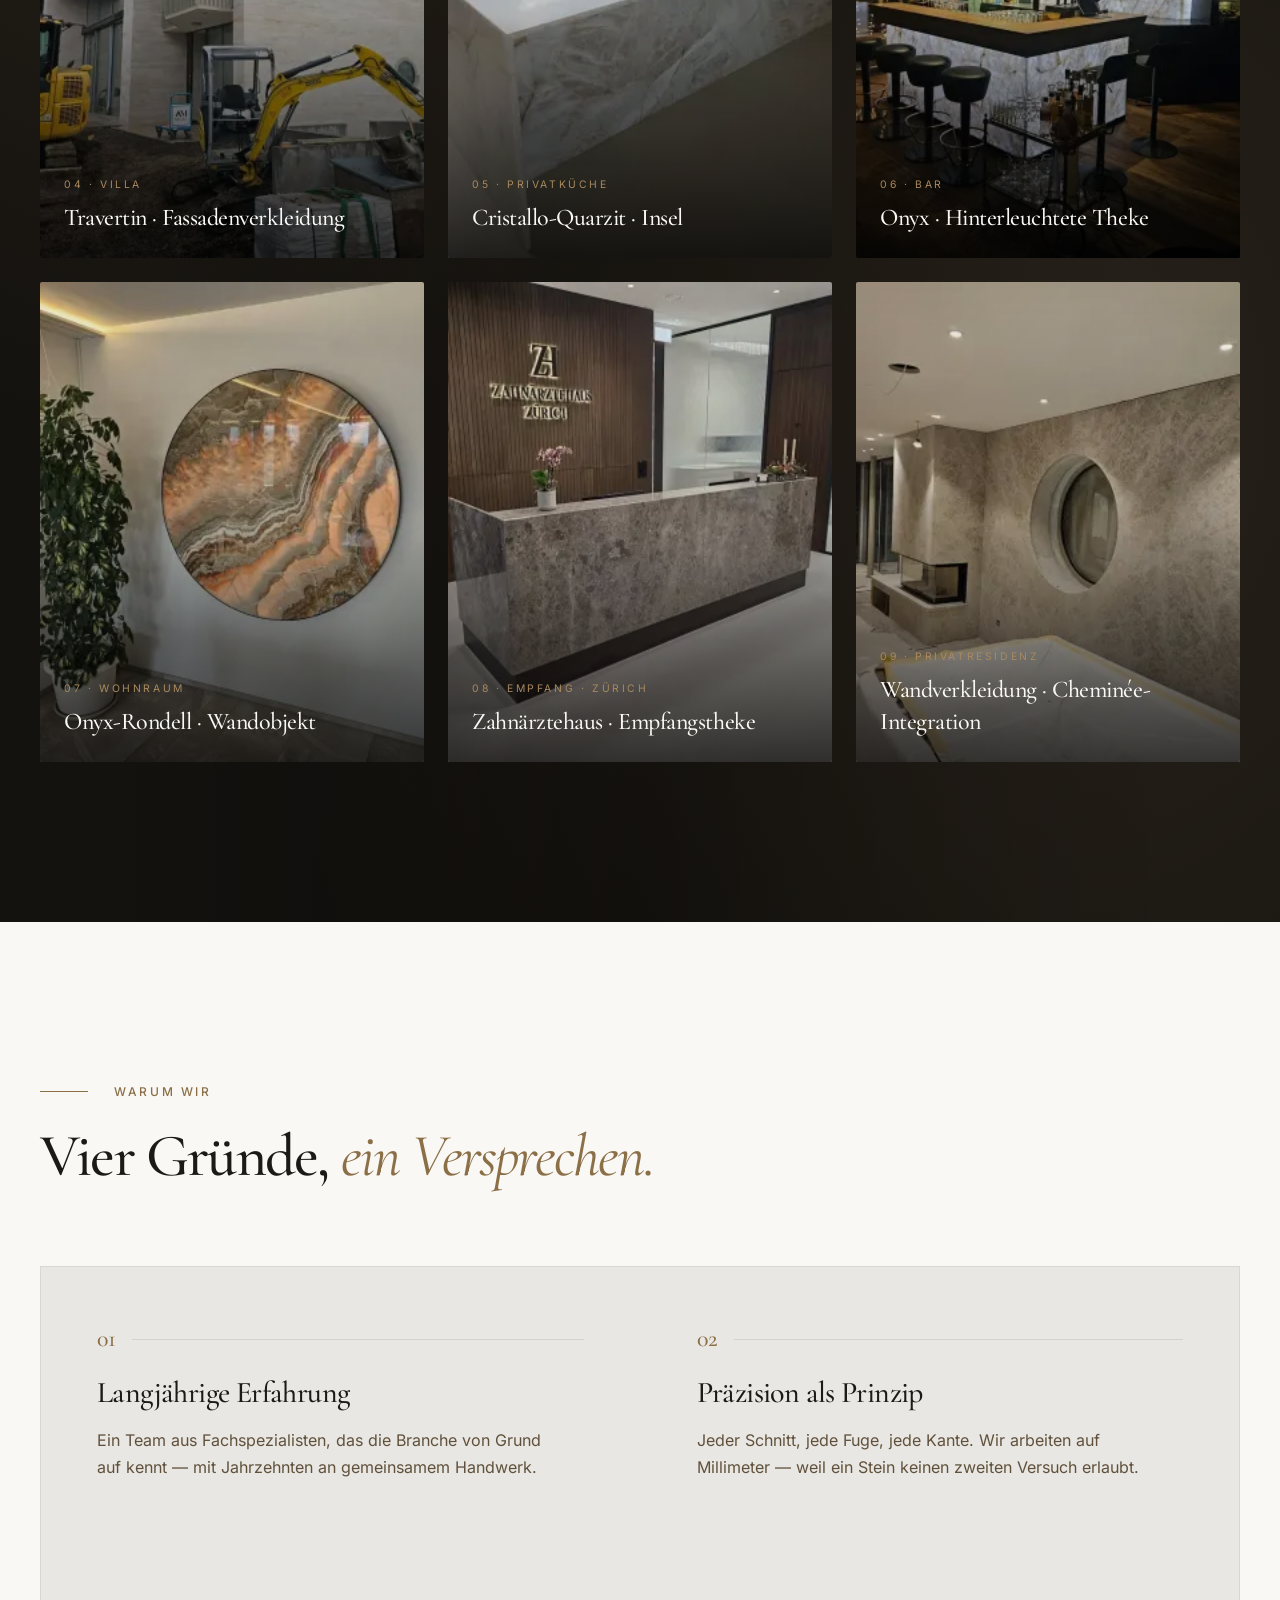
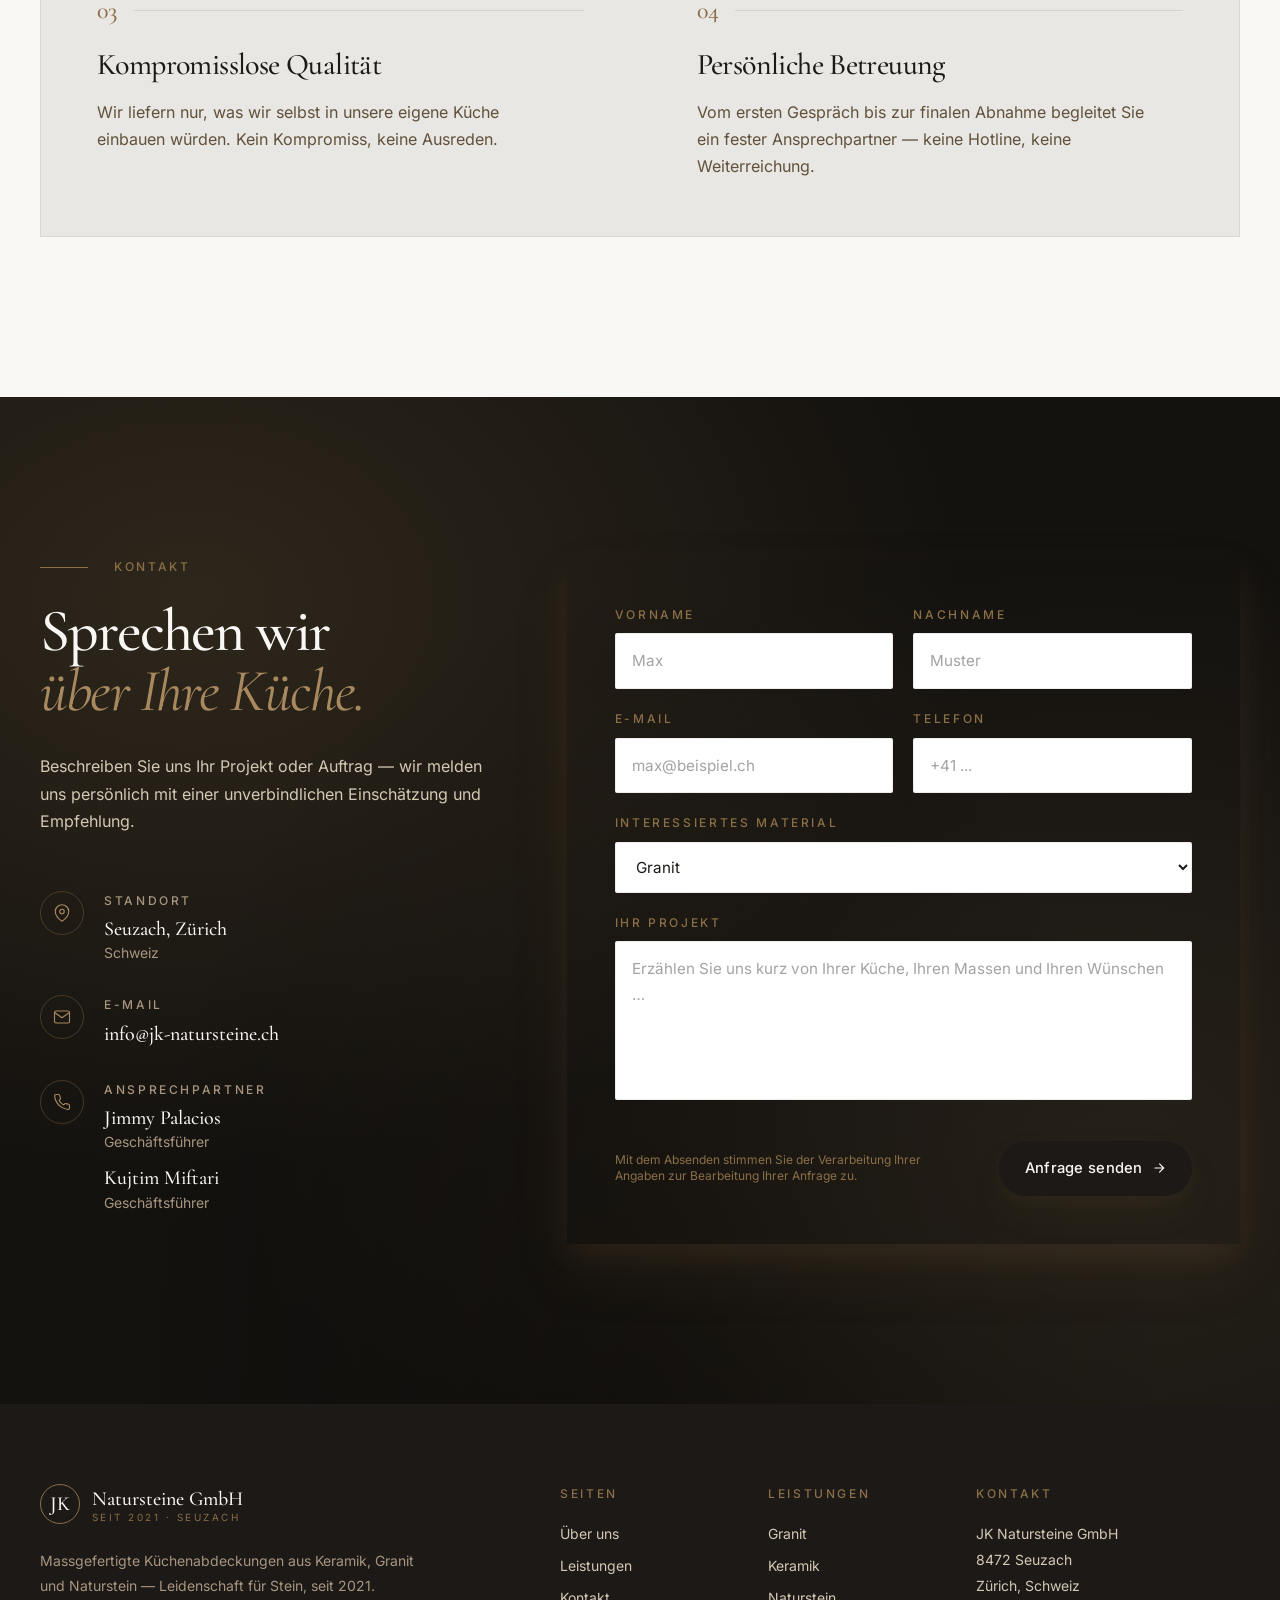
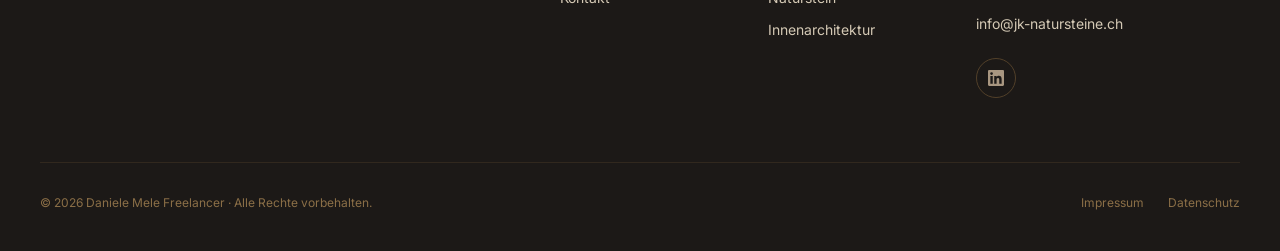
==== commit b4687153: "Add Kujtim Miftari as second Geschäftsführer; cap hero on tablet widths - Über uns: replaced single " ====
--- a/index.html
+++ b/index.html
@@ -358,15 +358,25 @@
           Hauptzielgruppe sind anspruchsvolle Bauherren, Haus- und Stockwerkeigentümer, bei denen Präzision und Qualität — genau wie bei uns selbst — höchsten Stellenwert geniessen.
         </p>
 
-        <!-- CEO Card -->
-        <a href="mailto:info@jk-natursteine.ch" class="ceo-card mt-12 flex items-center gap-5 p-6 card rounded-sm max-w-md" aria-label="E-Mail an Jimmy Palacios">
-          <div class="w-16 h-16 rounded-full bg-stone-200 flex items-center justify-center font-display text-2xl text-stone-900 shrink-0">JP</div>
-          <div>
-            <div class="font-display text-xl text-stone-900">Jimmy Palacios</div>
-            <div class="text-sm text-stone-500" data-de="Geschäftsführer" data-en="CEO / Managing Director" data-fr="Directeur">Geschäftsführer</div>
-          </div>
-          <svg class="ceo-card-arrow ml-auto text-bronze" width="28" height="28" viewBox="0 0 24 24" fill="none" stroke="currentColor" stroke-width="1" stroke-linecap="round"><path d="M5 12h14M13 5l7 7-7 7"/></svg>
-        </a>
+        <!-- CEO Cards -->
+        <div class="mt-12 grid grid-cols-1 sm:grid-cols-2 gap-4 max-w-2xl">
+          <a href="mailto:j.palacios@jknatursteine.ch" class="ceo-card flex items-center gap-5 p-6 card rounded-sm" aria-label="E-Mail an Jimmy Palacios">
+            <div class="w-16 h-16 rounded-full bg-stone-200 flex items-center justify-center font-display text-2xl text-stone-900 shrink-0">JP</div>
+            <div class="min-w-0">
+              <div class="font-display text-xl text-stone-900">Jimmy Palacios</div>
+              <div class="text-sm text-stone-500" data-de="Geschäftsführer" data-en="CEO / Managing Director" data-fr="Directeur">Geschäftsführer</div>
+            </div>
+            <svg class="ceo-card-arrow ml-auto text-bronze shrink-0" width="24" height="24" viewBox="0 0 24 24" fill="none" stroke="currentColor" stroke-width="1" stroke-linecap="round"><path d="M5 12h14M13 5l7 7-7 7"/></svg>
+          </a>
+          <a href="mailto:k.miftari@jknatursteine.ch" class="ceo-card flex items-center gap-5 p-6 card rounded-sm" aria-label="E-Mail an Kujtim Miftari">
+            <div class="w-16 h-16 rounded-full bg-stone-200 flex items-center justify-center font-display text-2xl text-stone-900 shrink-0">KM</div>
+            <div class="min-w-0">
+              <div class="font-display text-xl text-stone-900">Kujtim Miftari</div>
+              <div class="text-sm text-stone-500" data-de="Geschäftsführer" data-en="CEO / Managing Director" data-fr="Directeur">Geschäftsführer</div>
+            </div>
+            <svg class="ceo-card-arrow ml-auto text-bronze shrink-0" width="24" height="24" viewBox="0 0 24 24" fill="none" stroke="currentColor" stroke-width="1" stroke-linecap="round"><path d="M5 12h14M13 5l7 7-7 7"/></svg>
+          </a>
+        </div>
       </div>
     </div>
   </div>
@@ -884,8 +894,14 @@
               <svg width="18" height="18" viewBox="0 0 24 24" fill="none" stroke="currentColor" stroke-width="1.5" stroke-linecap="round" stroke-linejoin="round"><path d="M22 16.92v3a2 2 0 01-2.18 2 19.79 19.79 0 01-8.63-3.07 19.5 19.5 0 01-6-6 19.79 19.79 0 01-3.07-8.67A2 2 0 014.11 2h3a2 2 0 012 1.72 12.84 12.84 0 00.7 2.81 2 2 0 01-.45 2.11L8.09 9.91a16 16 0 006 6l1.27-1.27a2 2 0 012.11-.45 12.84 12.84 0 002.81.7A2 2 0 0122 16.92z"/></svg>
             </div>
             <div>
-              <dt class="eyebrow text-stone-400" data-de="Ansprechpartner" data-en="Contact person" data-fr="Personne de contact">Ansprechpartner</dt>
-              <dd class="font-display text-xl text-stone-50 mt-1">Jimmy Palacios</dd>
+              <dt class="eyebrow text-stone-400" data-de="Ansprechpartner" data-en="Contact persons" data-fr="Personnes de contact">Ansprechpartner</dt>
+              <dd class="mt-1">
+                <a href="mailto:j.palacios@jknatursteine.ch" class="font-display text-xl text-stone-50 hover:text-bronze-light transition-colors">Jimmy Palacios</a>
+              </dd>
+              <dd class="text-sm text-stone-400" data-de="Geschäftsführer" data-en="CEO" data-fr="Directeur">Geschäftsführer</dd>
+              <dd class="mt-3">
+                <a href="mailto:k.miftari@jknatursteine.ch" class="font-display text-xl text-stone-50 hover:text-bronze-light transition-colors">Kujtim Miftari</a>
+              </dd>
               <dd class="text-sm text-stone-400" data-de="Geschäftsführer" data-en="CEO" data-fr="Directeur">Geschäftsführer</dd>
             </div>
           </div>
--- a/styles.css
+++ b/styles.css
@@ -1 +1 @@
-*,:after,:before{--tw-border-spacing-x:0;--tw-border-spacing-y:0;--tw-translate-x:0;--tw-translate-y:0;--tw-rotate:0;--tw-skew-x:0;--tw-skew-y:0;--tw-scale-x:1;--tw-scale-y:1;--tw-pan-x: ;--tw-pan-y: ;--tw-pinch-zoom: ;--tw-scroll-snap-strictness:proximity;--tw-gradient-from-position: ;--tw-gradient-via-position: ;--tw-gradient-to-position: ;--tw-ordinal: ;--tw-slashed-zero: ;--tw-numeric-figure: ;--tw-numeric-spacing: ;--tw-numeric-fraction: ;--tw-ring-inset: ;--tw-ring-offset-width:0px;--tw-ring-offset-color:#fff;--tw-ring-color:rgba(59,130,246,.5);--tw-ring-offset-shadow:0 0 #0000;--tw-ring-shadow:0 0 #0000;--tw-shadow:0 0 #0000;--tw-shadow-colored:0 0 #0000;--tw-blur: ;--tw-brightness: ;--tw-contrast: ;--tw-grayscale: ;--tw-hue-rotate: ;--tw-invert: ;--tw-saturate: ;--tw-sepia: ;--tw-drop-shadow: ;--tw-backdrop-blur: ;--tw-backdrop-brightness: ;--tw-backdrop-contrast: ;--tw-backdrop-grayscale: ;--tw-backdrop-hue-rotate: ;--tw-backdrop-invert: ;--tw-backdrop-opacity: ;--tw-backdrop-saturate: ;--tw-backdrop-sepia: ;--tw-contain-size: ;--tw-contain-layout: ;--tw-contain-paint: ;--tw-contain-style: }::backdrop{--tw-border-spacing-x:0;--tw-border-spacing-y:0;--tw-translate-x:0;--tw-translate-y:0;--tw-rotate:0;--tw-skew-x:0;--tw-skew-y:0;--tw-scale-x:1;--tw-scale-y:1;--tw-pan-x: ;--tw-pan-y: ;--tw-pinch-zoom: ;--tw-scroll-snap-strictness:proximity;--tw-gradient-from-position: ;--tw-gradient-via-position: ;--tw-gradient-to-position: ;--tw-ordinal: ;--tw-slashed-zero: ;--tw-numeric-figure: ;--tw-numeric-spacing: ;--tw-numeric-fraction: ;--tw-ring-inset: ;--tw-ring-offset-width:0px;--tw-ring-offset-color:#fff;--tw-ring-color:rgba(59,130,246,.5);--tw-ring-offset-shadow:0 0 #0000;--tw-ring-shadow:0 0 #0000;--tw-shadow:0 0 #0000;--tw-shadow-colored:0 0 #0000;--tw-blur: ;--tw-brightness: ;--tw-contrast: ;--tw-grayscale: ;--tw-hue-rotate: ;--tw-invert: ;--tw-saturate: ;--tw-sepia: ;--tw-drop-shadow: ;--tw-backdrop-blur: ;--tw-backdrop-brightness: ;--tw-backdrop-contrast: ;--tw-backdrop-grayscale: ;--tw-backdrop-hue-rotate: ;--tw-backdrop-invert: ;--tw-backdrop-opacity: ;--tw-backdrop-saturate: ;--tw-backdrop-sepia: ;--tw-contain-size: ;--tw-contain-layout: ;--tw-contain-paint: ;--tw-contain-style: }/*! tailwindcss v3.4.19 | MIT License | https://tailwindcss.com*/*,:after,:before{box-sizing:border-box;border:0 solid #e5e7eb}:after,:before{--tw-content:""}:host,html{line-height:1.5;-webkit-text-size-adjust:100%;-moz-tab-size:4;-o-tab-size:4;tab-size:4;font-family:Inter,system-ui,sans-serif;font-feature-settings:normal;font-variation-settings:normal;-webkit-tap-highlight-color:transparent}body{margin:0;line-height:inherit}hr{height:0;color:inherit;border-top-width:1px}abbr:where([title]){-webkit-text-decoration:underline dotted;text-decoration:underline dotted}h1,h2,h3,h4,h5,h6{font-size:inherit;font-weight:inherit}a{color:inherit;text-decoration:inherit}b,strong{font-weight:bolder}code,kbd,pre,samp{font-family:ui-monospace,SFMono-Regular,Menlo,Monaco,Consolas,Liberation Mono,Courier New,monospace;font-feature-settings:normal;font-variation-settings:normal;font-size:1em}small{font-size:80%}sub,sup{font-size:75%;line-height:0;position:relative;vertical-align:baseline}sub{bottom:-.25em}sup{top:-.5em}table{text-indent:0;border-color:inherit;border-collapse:collapse}button,input,optgroup,select,textarea{font-family:inherit;font-feature-settings:inherit;font-variation-settings:inherit;font-size:100%;font-weight:inherit;line-height:inherit;letter-spacing:inherit;color:inherit;margin:0;padding:0}button,select{text-transform:none}button,input:where([type=button]),input:where([type=reset]),input:where([type=submit]){-webkit-appearance:button;background-color:transparent;background-image:none}:-moz-focusring{outline:auto}:-moz-ui-invalid{box-shadow:none}progress{vertical-align:baseline}::-webkit-inner-spin-button,::-webkit-outer-spin-button{height:auto}[type=search]{-webkit-appearance:textfield;outline-offset:-2px}::-webkit-search-decoration{-webkit-appearance:none}::-webkit-file-upload-button{-webkit-appearance:button;font:inherit}summary{display:list-item}blockquote,dd,dl,figure,h1,h2,h3,h4,h5,h6,hr,p,pre{margin:0}fieldset{margin:0}fieldset,legend{padding:0}menu,ol,ul{list-style:none;margin:0;padding:0}dialog{padding:0}textarea{resize:vertical}input::-moz-placeholder,textarea::-moz-placeholder{opacity:1;color:#9ca3af}input::placeholder,textarea::placeholder{opacity:1;color:#9ca3af}[role=button],button{cursor:pointer}:disabled{cursor:default}audio,canvas,embed,iframe,img,object,svg,video{display:block;vertical-align:middle}img,video{max-width:100%;height:auto}[hidden]:where(:not([hidden=until-found])){display:none}:root{--bronze:#8b6f47;--bronze-dark:#6e5636;--basalt:#1c1917;--limestone:#f5f1ea;--cream:#faf8f5;--line:rgba(28,25,23,.08);--ease-spring:cubic-bezier(0.34,1.56,0.64,1);--ease-smooth:cubic-bezier(0.22,1,0.36,1);--shadow-card:0 1px 2px rgba(28,25,23,.04),0 6px 16px rgba(139,111,71,.08),0 18px 40px rgba(139,111,71,.06);--shadow-floating:0 2px 4px rgba(28,25,23,.05),0 12px 28px rgba(139,111,71,.12),0 28px 60px rgba(139,111,71,.1)}@font-face{font-family:Inter;font-style:normal;font-weight:400 600;font-display:swap;src:url(fonts/inter.woff2) format("woff2")}@font-face{font-family:Cormorant Garamond;font-style:normal;font-weight:400 500;font-display:swap;src:url(fonts/cormorant.woff2) format("woff2")}@font-face{font-family:Cormorant Garamond;font-style:italic;font-weight:400;font-display:swap;src:url(fonts/cormorant-italic.woff2) format("woff2")}html{scroll-behavior:smooth}body{font-family:Inter,system-ui,sans-serif;background:var(--cream);color:var(--basalt);line-height:1.7;-webkit-font-smoothing:antialiased;text-rendering:optimizeLegibility}.font-display{font-weight:500}.display,.font-display,h1,h2,h3{font-family:Cormorant Garamond,Georgia,serif}h1{letter-spacing:-.035em;line-height:1.02}h1,h2{font-weight:500}h2{letter-spacing:-.03em;line-height:1.08}h3{letter-spacing:-.02em;line-height:1.15}.eyebrow,h3{font-weight:500}.eyebrow{font-family:Inter,sans-serif;font-size:.75rem;letter-spacing:.22em;text-transform:uppercase;color:var(--bronze)}.bg-stone-field{background-color:var(--cream);background-image:radial-gradient(at 18% 8%,rgba(139,111,71,.12) 0,transparent 45%),radial-gradient(at 82% 12%,rgba(139,111,71,.06) 0,transparent 50%),radial-gradient(at 50% 100%,rgba(28,25,23,.05) 0,transparent 55%)}.bg-basalt-field{background-color:#14120f;background-image:radial-gradient(at 15% 20%,rgba(139,111,71,.22) 0,transparent 50%),radial-gradient(at 85% 75%,rgba(168,137,95,.12) 0,transparent 55%),radial-gradient(at 50% 100%,rgba(0,0,0,.4) 0,transparent 60%)}.grain:before{content:"";position:absolute;inset:0;pointer-events:none;background-image:url("data:image/svg+xml;utf8,<svg xmlns='http://www.w3.org/2000/svg' width='200' height='200'><filter id='n'><feTurbulence type='fractalNoise' baseFrequency='0.9' numOctaves='2' stitchTiles='stitch'/><feColorMatrix values='0 0 0 0 0.55  0 0 0 0 0.43  0 0 0 0 0.28  0 0 0 0.5 0'/></filter><rect width='100%25' height='100%25' filter='url(%23n)'/></svg>");opacity:.08;mix-blend-mode:multiply}.img-treat{position:relative;overflow:hidden;isolation:isolate}.img-treat img,.img-treat picture{width:100%;height:100%;display:block}.img-treat img{-o-object-fit:cover;object-fit:cover;transition:transform .9s var(--ease-smooth)}.img-treat:after{background:linear-gradient(0deg,rgba(20,18,15,.55) 0,rgba(20,18,15,0) 55%);z-index:1}.img-treat:after,.img-treat:before{content:"";position:absolute;inset:0;pointer-events:none}.img-treat:before{background:#8b6f47;mix-blend-mode:multiply;opacity:.08;z-index:2}.img-treat:hover img{transform:scale(1.04)}.btn{display:inline-flex;align-items:center;gap:.6rem;padding:.95rem 1.6rem;font-weight:500;font-size:.92rem;letter-spacing:.02em;border-radius:999px;transition:transform .26s var(--ease-spring),box-shadow .26s var(--ease-smooth),background-color .26s var(--ease-smooth),color .26s var(--ease-smooth)}.btn:hover{will-change:transform}.btn-primary{background:var(--basalt);color:var(--cream);box-shadow:var(--shadow-card)}.btn-primary:hover{background:var(--bronze-dark);transform:translateY(-2px);box-shadow:var(--shadow-floating)}.btn-primary:active{transform:translateY(0)}.btn-primary:focus-visible{outline:2px solid var(--bronze);outline-offset:3px}.btn-ghost{background:transparent;color:var(--basalt);border:1px solid rgba(28,25,23,.2)}.btn-ghost:hover{background:rgba(28,25,23,.04);border-color:var(--bronze);color:var(--bronze-dark);transform:translateY(-2px)}.btn-ghost:focus-visible{outline:2px solid var(--bronze);outline-offset:3px}.btn-ghost:active{transform:translateY(0)}.btn-on-dark{background:var(--cream);color:var(--basalt)}.btn-on-dark:hover{background:#fff;transform:translateY(-2px)}.divider-line{display:inline-block;width:48px;height:1px;background:var(--bronze);vertical-align:middle;margin-right:14px}.card{background:#fff;border:1px solid var(--line);border-radius:4px;transition:transform .4s var(--ease-smooth),box-shadow .4s var(--ease-smooth),border-color .4s var(--ease-smooth)}.card:hover{transform:translateY(-4px);box-shadow:var(--shadow-floating);border-color:rgba(139,111,71,.35)}.nav-link{position:relative;padding:6px 0;transition:color .2s var(--ease-smooth)}.nav-link:after{content:"";position:absolute;left:0;bottom:0;width:100%;height:1px;background:var(--bronze);transform:scaleX(0);transform-origin:right;transition:transform .4s var(--ease-smooth)}.nav-link:hover{color:var(--bronze-dark)}.nav-link:hover:after{transform:scaleX(1);transform-origin:left}.nav-link:focus-visible{outline:2px solid var(--bronze);outline-offset:4px;border-radius:2px}.menu-toggle{position:relative;width:44px;height:44px;display:inline-flex;align-items:center;justify-content:center;border-radius:2px;transition:background-color .24s var(--ease-smooth)}.menu-toggle:hover{background:rgba(139,111,71,.08)}.menu-toggle:focus-visible{outline:2px solid var(--bronze);outline-offset:2px}.menu-toggle .bars{position:relative;width:22px;height:14px}.menu-toggle .bars span{position:absolute;left:0;right:0;height:1.5px;background:var(--basalt);border-radius:1px;transition:transform .42s var(--ease-spring),opacity .2s var(--ease-smooth)}.menu-toggle .bars span:first-child{top:0}.menu-toggle .bars span:nth-child(2){top:50%;transform:translateY(-50%)}.menu-toggle .bars span:nth-child(3){bottom:0}.menu-toggle[aria-expanded=true] .bars span:first-child{transform:translateY(6.25px) rotate(45deg)}.menu-toggle[aria-expanded=true] .bars span:nth-child(2){opacity:0;transform:translateY(-50%) scaleX(0)}.menu-toggle[aria-expanded=true] .bars span:nth-child(3){transform:translateY(-6.25px) rotate(-45deg)}.mobile-menu{position:fixed;top:76px;left:0;right:0;z-index:40;background:hsla(36,33%,97%,.97);backdrop-filter:blur(10px);-webkit-backdrop-filter:blur(10px);border-bottom:1px solid var(--line);box-shadow:var(--shadow-floating);transform:translateY(-12px);opacity:0;pointer-events:none;transition:transform .38s var(--ease-smooth),opacity .24s var(--ease-smooth)}.mobile-menu.open{transform:translateY(0);opacity:1;pointer-events:auto}.mobile-menu nav a{display:flex;align-items:center;justify-content:space-between;padding:18px 24px;font-size:1.05rem;color:var(--basalt);border-bottom:1px solid var(--line);transition:color .2s var(--ease-smooth),background-color .2s var(--ease-smooth)}.mobile-menu nav a:after{content:"→";font-family:Cormorant Garamond,Georgia,serif;color:var(--bronze);opacity:0;transform:translateX(-6px);transition:opacity .24s var(--ease-smooth),transform .24s var(--ease-smooth)}.mobile-menu nav a:focus-visible,.mobile-menu nav a:hover{color:var(--bronze-dark);background:rgba(139,111,71,.05);outline:none}.mobile-menu nav a:focus-visible:after,.mobile-menu nav a:hover:after{opacity:1;transform:translateX(0)}body.menu-open{overflow:hidden}.lang-toggle button{padding:4px 10px;font-size:.72rem;font-weight:500;letter-spacing:.12em;color:rgba(28,25,23,.5);transition:color .2s var(--ease-smooth)}.lang-toggle button.active{color:var(--basalt)}.lang-toggle button:hover{color:var(--bronze-dark)}.field{width:100%;padding:14px 16px;background:#fff;border:1px solid var(--line);border-radius:2px;font-family:Inter,sans-serif;font-size:.95rem;color:var(--basalt);transition:border-color .24s var(--ease-smooth),box-shadow .24s var(--ease-smooth)}.field::-moz-placeholder{color:rgba(28,25,23,.4)}.field::placeholder{color:rgba(28,25,23,.4)}.field:focus{outline:none;border-color:var(--bronze);box-shadow:0 0 0 3px rgba(139,111,71,.12)}.reveal{opacity:0;transform:translateY(28px);transition:opacity .9s var(--ease-smooth),transform .9s var(--ease-smooth)}.reveal.in{opacity:1;transform:translateY(0)}.vein{position:absolute;pointer-events:none;opacity:.18}.marquee-wrap{-webkit-mask-image:linear-gradient(90deg,transparent 0,#000 8%,#000 92%,transparent);mask-image:linear-gradient(90deg,transparent 0,#000 8%,#000 92%,transparent)}.marquee{display:flex;gap:3.5rem;animation:marq 38s linear infinite;white-space:nowrap}@keyframes marq{0%{transform:translateX(0)}to{transform:translateX(-50%)}}.ceo-card{color:inherit;text-decoration:none}.ceo-card .ceo-card-arrow{transition:transform .36s var(--ease-smooth)}.ceo-card:hover .ceo-card-arrow{transform:translateX(4px)}.ceo-card:focus-visible{outline:2px solid var(--bronze);outline-offset:4px;border-radius:4px}.hero-num{font-variant-numeric:tabular-nums}@media (orientation:landscape) and (max-height:540px){.hero-grid{grid-template-columns:1.15fr 1fr;gap:1.5rem;align-items:center}.hero-img-frame{aspect-ratio:auto!important;max-height:78vh;height:78vh}.about-img-stack,.hero-floating-card,.hero-floating-thumb{display:none!important}}@media (prefers-reduced-motion:reduce){*,:after,:before{animation-duration:.01ms!important;transition-duration:.01ms!important}.reveal{opacity:1;transform:none}}.lb{position:fixed;inset:0;z-index:100;background:rgba(10,8,6,.94);-webkit-backdrop-filter:blur(6px);backdrop-filter:blur(6px);display:flex;align-items:center;justify-content:center;opacity:0;pointer-events:none;transition:opacity .32s var(--ease-smooth)}.lb.open{opacity:1;pointer-events:auto}.lb-stage{position:relative;display:flex;flex-direction:column;align-items:center;gap:1.25rem;max-width:92vw;touch-action:pan-y pinch-zoom;-moz-user-select:none;user-select:none;-webkit-user-select:none}.lb-img{max-width:92vw;max-height:78vh;-o-object-fit:contain;object-fit:contain;box-shadow:0 2px 8px rgba(0,0,0,.4),0 30px 80px rgba(139,111,71,.18);opacity:0;transform:translateY(10px);transition:opacity .26s var(--ease-smooth),transform .28s var(--ease-smooth);-webkit-user-drag:none}.lb.open .lb-img{opacity:1;transform:translateY(0)}.lb-caption{display:flex;gap:.9rem;align-items:center;font-family:Inter,sans-serif;font-size:.7rem;letter-spacing:.22em;text-transform:uppercase;color:hsla(38,35%,94%,.62);max-width:92vw;text-align:center}.lb-counter{border:1px solid rgba(168,137,95,.45);padding:.3rem .7rem;color:#a8895f}.lb-counter,.lb-title{letter-spacing:.2em}.lb-close,.lb-next,.lb-prev{position:absolute;z-index:2;background:rgba(28,25,23,.55);border:1px solid hsla(38,35%,94%,.22);color:hsla(38,35%,94%,.95);width:48px;height:48px;border-radius:999px;display:flex;align-items:center;justify-content:center;cursor:pointer;line-height:1;transition:transform .22s var(--ease-smooth),border-color .22s var(--ease-smooth),background-color .22s var(--ease-smooth),color .22s var(--ease-smooth)}.lb-close:hover,.lb-next:hover,.lb-prev:hover{border-color:rgba(168,137,95,.75);color:#c8a878;background-color:rgba(139,111,71,.18)}.lb-close:focus-visible,.lb-next:focus-visible,.lb-prev:focus-visible{outline:2px solid #a8895f;outline-offset:3px}.lb-close{top:1.5rem;right:1.5rem;font-size:1.4rem}.lb-prev{left:1.5rem}.lb-next,.lb-prev{top:50%;transform:translateY(-50%);font-size:1.6rem}.lb-next{right:1.5rem}.lb-next:hover,.lb-prev:hover{transform:translateY(-50%)}.lb-close:active{transform:scale(.94)}.lb-next:active,.lb-prev:active{transform:translateY(-50%) scale(.94)}@media (max-width:640px){.lb-next,.lb-prev{width:42px;height:42px}.lb-prev{left:.6rem}.lb-next{right:.6rem}.lb-close{top:.8rem;right:.8rem;width:42px;height:42px}}.project-card[data-gallery]{cursor:pointer}.project-card[data-gallery]:focus-visible{outline:2px solid #a8895f;outline-offset:4px}#cf-submit .cf-spinner{display:none;animation:cf-spin .72s linear infinite}#cf-submit.is-loading .cf-icon{display:none}#cf-submit.is-loading .cf-spinner{display:inline-block}#cf-submit:disabled{opacity:.85;cursor:progress}@keyframes cf-spin{to{transform:rotate(1turn)}}.cf-modal{position:fixed;inset:0;z-index:110;display:flex;align-items:center;justify-content:center;opacity:0;pointer-events:none;transition:opacity .28s var(--ease-smooth);padding:1.25rem}.cf-modal.open{opacity:1;pointer-events:auto}.cf-modal-backdrop{position:absolute;inset:0;background:rgba(20,18,15,.6);-webkit-backdrop-filter:blur(6px);backdrop-filter:blur(6px)}.cf-modal-card{position:relative;background:var(--cream);color:var(--basalt);max-width:30rem;width:100%;padding:2.25rem 2.25rem 2rem;border-radius:4px;border:1px solid rgba(28,25,23,.06);box-shadow:var(--shadow-floating);transform:translateY(14px) scale(.98);opacity:0;transition:transform .42s var(--ease-spring),opacity .28s var(--ease-smooth)}.cf-modal.open .cf-modal-card{transform:translateY(0) scale(1);opacity:1}.cf-modal-close{position:absolute;top:.85rem;right:.85rem;width:36px;height:36px;border-radius:999px;display:inline-flex;align-items:center;justify-content:center;color:rgba(28,25,23,.55);transition:color .22s var(--ease-smooth),background-color .22s var(--ease-smooth)}.cf-modal-close:hover{color:var(--basalt);background:rgba(28,25,23,.05)}.cf-modal-close:focus-visible{outline:2px solid var(--bronze);outline-offset:2px}.cf-modal-icon{width:56px;height:56px;border-radius:999px;display:inline-flex;align-items:center;justify-content:center;color:var(--cream);background:var(--bronze);box-shadow:0 1px 2px rgba(28,25,23,.08),0 8px 22px rgba(139,111,71,.28);margin-bottom:1.25rem}.pointer-events-none{pointer-events:none}.visible{visibility:visible}.fixed{position:fixed}.absolute{position:absolute}.relative{position:relative}.-inset-px{inset:-1px}.inset-0{inset:0}.inset-x-0{left:0;right:0}.-bottom-10{bottom:-2.5rem}.-left-6{left:-1.5rem}.-right-4{right:-1rem}.-top-6{top:-1.5rem}.bottom-6{bottom:1.5rem}.left-6{left:1.5rem}.right-0{right:0}.right-6{right:1.5rem}.top-0{top:0}.top-24{top:6rem}.z-50{z-index:50}.mx-auto{margin-left:auto;margin-right:auto}.my-6{margin-top:1.5rem;margin-bottom:1.5rem}.-mt-0\.5{margin-top:-.125rem}.mb-12{margin-bottom:3rem}.mb-16{margin-bottom:4rem}.mb-2{margin-bottom:.5rem}.mb-20{margin-bottom:5rem}.mb-4{margin-bottom:1rem}.mb-5{margin-bottom:1.25rem}.mb-6{margin-bottom:1.5rem}.mb-8{margin-bottom:2rem}.ml-auto{margin-left:auto}.mt-1{margin-top:.25rem}.mt-1\.5{margin-top:.375rem}.mt-10{margin-top:2.5rem}.mt-12{margin-top:3rem}.mt-14{margin-top:3.5rem}.mt-16{margin-top:4rem}.mt-2{margin-top:.5rem}.mt-24{margin-top:6rem}.mt-3{margin-top:.75rem}.mt-4{margin-top:1rem}.mt-6{margin-top:1.5rem}.mt-7{margin-top:1.75rem}.mt-8{margin-top:2rem}.block{display:block}.flex{display:flex}.inline-flex{display:inline-flex}.table{display:table}.grid{display:grid}.hidden{display:none}.aspect-\[4\/5\]{aspect-ratio:4/5}.h-10{height:2.5rem}.h-11{height:2.75rem}.h-14{height:3.5rem}.h-16{height:4rem}.h-9{height:2.25rem}.h-\[76px\]{height:76px}.h-full{height:100%}.h-px{height:1px}.w-10{width:2.5rem}.w-11{width:2.75rem}.w-14{width:3.5rem}.w-16{width:4rem}.w-3\/5{width:60%}.w-4\/5{width:80%}.w-48{width:12rem}.w-9{width:2.25rem}.w-full{width:100%}.max-w-2xl{max-width:42rem}.max-w-3xl{max-width:48rem}.max-w-7xl{max-width:80rem}.max-w-lg{max-width:32rem}.max-w-md{max-width:28rem}.max-w-sm{max-width:24rem}.max-w-xl{max-width:36rem}.max-w-xs{max-width:20rem}.flex-1{flex:1 1 0%}.shrink-0{flex-shrink:0}.transform{transform:translate(var(--tw-translate-x),var(--tw-translate-y)) rotate(var(--tw-rotate)) skewX(var(--tw-skew-x)) skewY(var(--tw-skew-y)) scaleX(var(--tw-scale-x)) scaleY(var(--tw-scale-y))}.resize-none{resize:none}.grid-cols-1{grid-template-columns:repeat(1,minmax(0,1fr))}.grid-cols-3{grid-template-columns:repeat(3,minmax(0,1fr))}.flex-col{flex-direction:column}.flex-wrap{flex-wrap:wrap}.items-start{align-items:flex-start}.items-end{align-items:flex-end}.items-center{align-items:center}.justify-center{justify-content:center}.justify-between{justify-content:space-between}.gap-1{gap:.25rem}.gap-10{gap:2.5rem}.gap-12{gap:3rem}.gap-14{gap:3.5rem}.gap-16{gap:4rem}.gap-2{gap:.5rem}.gap-3{gap:.75rem}.gap-4{gap:1rem}.gap-5{gap:1.25rem}.gap-6{gap:1.5rem}.gap-px{gap:1px}.space-y-0\.5>:not([hidden])~:not([hidden]){--tw-space-y-reverse:0;margin-top:calc(.125rem*(1 - var(--tw-space-y-reverse)));margin-bottom:calc(.125rem*var(--tw-space-y-reverse))}.space-y-1\.5>:not([hidden])~:not([hidden]){--tw-space-y-reverse:0;margin-top:calc(.375rem*(1 - var(--tw-space-y-reverse)));margin-bottom:calc(.375rem*var(--tw-space-y-reverse))}.space-y-3>:not([hidden])~:not([hidden]){--tw-space-y-reverse:0;margin-top:calc(.75rem*(1 - var(--tw-space-y-reverse)));margin-bottom:calc(.75rem*var(--tw-space-y-reverse))}.space-y-8>:not([hidden])~:not([hidden]){--tw-space-y-reverse:0;margin-top:calc(2rem*(1 - var(--tw-space-y-reverse)));margin-bottom:calc(2rem*var(--tw-space-y-reverse))}.self-start{align-self:flex-start}.overflow-hidden{overflow:hidden}.whitespace-nowrap{white-space:nowrap}.rounded-full{border-radius:9999px}.rounded-sm{border-radius:.125rem}.border{border-width:1px}.border-y{border-top-width:1px}.border-b,.border-y{border-bottom-width:1px}.border-l{border-left-width:1px}.border-t{border-top-width:1px}.border-\[rgba\(28\2c 25\2c 23\2c 0\.06\)\]{border-color:rgba(28,25,23,.06)}.border-\[rgba\(28\2c 25\2c 23\2c 0\.08\)\]{border-color:rgba(28,25,23,.08)}.border-\[rgba\(28\2c 25\2c 23\2c 0\.12\)\]{border-color:rgba(28,25,23,.12)}.border-bronze{--tw-border-opacity:1;border-color:rgb(139 111 71/var(--tw-border-opacity,1))}.border-bronze\/40{border-color:rgba(139,111,71,.4)}.border-stone-700{--tw-border-opacity:1;border-color:rgb(82 64 41/var(--tw-border-opacity,1))}.border-stone-700\/40{border-color:rgba(82,64,41,.4)}.bg-\[rgba\(245\2c 241\2c 234\2c 0\.6\)\]{background-color:hsla(38,35%,94%,.6)}.bg-\[rgba\(250\2c 248\2c 245\2c 0\.78\)\]{background-color:hsla(36,33%,97%,.78)}.bg-\[rgba\(250\2c 248\2c 245\2c 0\.92\)\]{background-color:hsla(36,33%,97%,.92)}.bg-\[rgba\(28\2c 25\2c 23\2c 0\.08\)\]{background-color:rgba(28,25,23,.08)}.bg-\[rgba\(28\2c 25\2c 23\2c 0\.1\)\]{background-color:rgba(28,25,23,.1)}.bg-stone-100{--tw-bg-opacity:1;background-color:rgb(245 241 234/var(--tw-bg-opacity,1))}.bg-stone-200{--tw-bg-opacity:1;background-color:rgb(232 225 212/var(--tw-bg-opacity,1))}.bg-stone-800\/60{background-color:rgba(43,38,32,.6)}.bg-stone-900{--tw-bg-opacity:1;background-color:rgb(28 25 23/var(--tw-bg-opacity,1))}.bg-stone-900\/30{background-color:rgba(28,25,23,.3)}.bg-stone-900\/40{background-color:rgba(28,25,23,.4)}.bg-white{--tw-bg-opacity:1;background-color:rgb(255 255 255/var(--tw-bg-opacity,1))}.bg-gradient-to-br{background-image:linear-gradient(to bottom right,var(--tw-gradient-stops))}.bg-gradient-to-t{background-image:linear-gradient(to top,var(--tw-gradient-stops))}.from-black\/75{--tw-gradient-from:rgba(0,0,0,.75) var(--tw-gradient-from-position);--tw-gradient-to:transparent var(--tw-gradient-to-position);--tw-gradient-stops:var(--tw-gradient-from),var(--tw-gradient-to)}.from-bronze\/15{--tw-gradient-from:rgba(139,111,71,.15) var(--tw-gradient-from-position);--tw-gradient-to:rgba(139,111,71,0) var(--tw-gradient-to-position);--tw-gradient-stops:var(--tw-gradient-from),var(--tw-gradient-to)}.via-black\/15{--tw-gradient-to:transparent var(--tw-gradient-to-position);--tw-gradient-stops:var(--tw-gradient-from),rgba(0,0,0,.15) var(--tw-gradient-via-position),var(--tw-gradient-to)}.to-transparent{--tw-gradient-to:transparent var(--tw-gradient-to-position)}.object-cover{-o-object-fit:cover;object-fit:cover}.p-10{padding:2.5rem}.p-6{padding:1.5rem}.p-8{padding:2rem}.px-3{padding-left:.75rem;padding-right:.75rem}.px-5{padding-left:1.25rem;padding-right:1.25rem}.px-6{padding-left:1.5rem;padding-right:1.5rem}.py-1{padding-top:.25rem;padding-bottom:.25rem}.py-12{padding-top:3rem;padding-bottom:3rem}.py-20{padding-top:5rem;padding-bottom:5rem}.py-28{padding-top:7rem;padding-bottom:7rem}.py-4{padding-top:1rem;padding-bottom:1rem}.py-5{padding-top:1.25rem;padding-bottom:1.25rem}.pb-10{padding-bottom:2.5rem}.pb-16{padding-bottom:4rem}.pb-24{padding-bottom:6rem}.pl-5{padding-left:1.25rem}.pt-10{padding-top:2.5rem}.pt-2{padding-top:.5rem}.pt-20{padding-top:5rem}.pt-3{padding-top:.75rem}.pt-6{padding-top:1.5rem}.pt-8{padding-top:2rem}.pt-\[76px\]{padding-top:76px}.font-display{font-family:Cormorant Garamond,Georgia,serif}.text-2xl{font-size:1.5rem;line-height:2rem}.text-3xl{font-size:1.875rem;line-height:2.25rem}.text-4xl{font-size:2.25rem;line-height:2.5rem}.text-\[0\.62rem\]{font-size:.62rem}.text-\[0\.65rem\]{font-size:.65rem}.text-\[0\.7rem\]{font-size:.7rem}.text-\[0\.95rem\]{font-size:.95rem}.text-\[1\.05rem\]{font-size:1.05rem}.text-\[1\.15rem\]{font-size:1.15rem}.text-\[2\.6rem\]{font-size:2.6rem}.text-lg{font-size:1.125rem;line-height:1.75rem}.text-sm{font-size:.875rem;line-height:1.25rem}.text-xl{font-size:1.25rem;line-height:1.75rem}.text-xs{font-size:.75rem;line-height:1rem}.uppercase{text-transform:uppercase}.italic{font-style:italic}.not-italic{font-style:normal}.leading-\[1\.1\]{line-height:1.1}.leading-\[1\.45\]{line-height:1.45}.leading-\[1\.8\]{line-height:1.8}.leading-none{line-height:1}.leading-tight{line-height:1.25}.tracking-\[0\.25em\]{letter-spacing:.25em}.tracking-\[0\.2em\]{letter-spacing:.2em}.tracking-wider{letter-spacing:.05em}.tracking-widest{letter-spacing:.1em}.text-bronze{--tw-text-opacity:1;color:rgb(139 111 71/var(--tw-text-opacity,1))}.text-bronze-light{--tw-text-opacity:1;color:rgb(168 137 95/var(--tw-text-opacity,1))}.text-red-700{--tw-text-opacity:1;color:rgb(185 28 28/var(--tw-text-opacity,1))}.text-stone-300{--tw-text-opacity:1;color:rgb(212 201 181/var(--tw-text-opacity,1))}.text-stone-400{--tw-text-opacity:1;color:rgb(168 150 128/var(--tw-text-opacity,1))}.text-stone-50{--tw-text-opacity:1;color:rgb(250 248 245/var(--tw-text-opacity,1))}.text-stone-500{--tw-text-opacity:1;color:rgb(139 111 71/var(--tw-text-opacity,1))}.text-stone-600{--tw-text-opacity:1;color:rgb(110 86 54/var(--tw-text-opacity,1))}.text-stone-700{--tw-text-opacity:1;color:rgb(82 64 41/var(--tw-text-opacity,1))}.text-stone-700\/80{color:rgba(82,64,41,.8)}.text-stone-700\/85{color:rgba(82,64,41,.85)}.text-stone-700\/90{color:rgba(82,64,41,.9)}.text-stone-800{--tw-text-opacity:1;color:rgb(43 38 32/var(--tw-text-opacity,1))}.text-stone-800\/80{color:rgba(43,38,32,.8)}.text-stone-900{--tw-text-opacity:1;color:rgb(28 25 23/var(--tw-text-opacity,1))}.underline{text-decoration-line:underline}.antialiased{-webkit-font-smoothing:antialiased;-moz-osx-font-smoothing:grayscale}.opacity-0{opacity:0}.mix-blend-multiply{mix-blend-mode:multiply}.shadow-2xl{--tw-shadow:0 25px 50px -12px rgba(0,0,0,.25);--tw-shadow-colored:0 25px 50px -12px var(--tw-shadow-color);box-shadow:var(--tw-ring-offset-shadow,0 0 #0000),var(--tw-ring-shadow,0 0 #0000),var(--tw-shadow)}.backdrop-blur-md{--tw-backdrop-blur:blur(12px)}.backdrop-blur-md,.backdrop-blur-sm{-webkit-backdrop-filter:var(--tw-backdrop-blur) var(--tw-backdrop-brightness) var(--tw-backdrop-contrast) var(--tw-backdrop-grayscale) var(--tw-backdrop-hue-rotate) var(--tw-backdrop-invert) var(--tw-backdrop-opacity) var(--tw-backdrop-saturate) var(--tw-backdrop-sepia);backdrop-filter:var(--tw-backdrop-blur) var(--tw-backdrop-brightness) var(--tw-backdrop-contrast) var(--tw-backdrop-grayscale) var(--tw-backdrop-hue-rotate) var(--tw-backdrop-invert) var(--tw-backdrop-opacity) var(--tw-backdrop-saturate) var(--tw-backdrop-sepia)}.backdrop-blur-sm{--tw-backdrop-blur:blur(4px)}.transition{transition-property:color,background-color,border-color,text-decoration-color,fill,stroke,opacity,box-shadow,transform,filter,-webkit-backdrop-filter;transition-property:color,background-color,border-color,text-decoration-color,fill,stroke,opacity,box-shadow,transform,filter,backdrop-filter;transition-property:color,background-color,border-color,text-decoration-color,fill,stroke,opacity,box-shadow,transform,filter,backdrop-filter,-webkit-backdrop-filter;transition-timing-function:cubic-bezier(.4,0,.2,1);transition-duration:.15s}.transition-colors{transition-property:color,background-color,border-color,text-decoration-color,fill,stroke;transition-timing-function:cubic-bezier(.4,0,.2,1);transition-duration:.15s}.transition-opacity{transition-property:opacity;transition-timing-function:cubic-bezier(.4,0,.2,1);transition-duration:.15s}.transition-transform{transition-property:transform;transition-timing-function:cubic-bezier(.4,0,.2,1);transition-duration:.15s}.duration-300{transition-duration:.3s}.duration-500{transition-duration:.5s}.duration-700{transition-duration:.7s}.hover\:-translate-y-0\.5:hover{--tw-translate-y:-0.125rem}.hover\:-translate-y-0\.5:hover,.hover\:-translate-y-1:hover{transform:translate(var(--tw-translate-x),var(--tw-translate-y)) rotate(var(--tw-rotate)) skewX(var(--tw-skew-x)) skewY(var(--tw-skew-y)) scaleX(var(--tw-scale-x)) scaleY(var(--tw-scale-y))}.hover\:-translate-y-1:hover{--tw-translate-y:-0.25rem}.hover\:border-bronze:hover{--tw-border-opacity:1;border-color:rgb(139 111 71/var(--tw-border-opacity,1))}.hover\:border-bronze\/50:hover{border-color:rgba(139,111,71,.5)}.hover\:text-bronze:hover{--tw-text-opacity:1;color:rgb(139 111 71/var(--tw-text-opacity,1))}.group:hover .group-hover\:-translate-y-0\.5{--tw-translate-y:-0.125rem}.group:hover .group-hover\:-translate-y-0\.5,.group:hover .group-hover\:translate-x-0\.5{transform:translate(var(--tw-translate-x),var(--tw-translate-y)) rotate(var(--tw-rotate)) skewX(var(--tw-skew-x)) skewY(var(--tw-skew-y)) scaleX(var(--tw-scale-x)) scaleY(var(--tw-scale-y))}.group:hover .group-hover\:translate-x-0\.5{--tw-translate-x:0.125rem}.group:hover .group-hover\:scale-\[1\.04\]{--tw-scale-x:1.04;--tw-scale-y:1.04;transform:translate(var(--tw-translate-x),var(--tw-translate-y)) rotate(var(--tw-rotate)) skewX(var(--tw-skew-x)) skewY(var(--tw-skew-y)) scaleX(var(--tw-scale-x)) scaleY(var(--tw-scale-y))}.group:hover .group-hover\:opacity-100{opacity:1}@media (min-width:640px){.sm\:col-span-2{grid-column:span 2/span 2}.sm\:block{display:block}.sm\:flex{display:flex}.sm\:grid-cols-2{grid-template-columns:repeat(2,minmax(0,1fr))}.sm\:text-5xl{font-size:3rem;line-height:1}}@media (min-width:768px){.md\:col-span-2{grid-column:span 2/span 2}.md\:block{display:block}.md\:flex{display:flex}.md\:inline-flex{display:inline-flex}.md\:grid-cols-2{grid-template-columns:repeat(2,minmax(0,1fr))}}@media (min-width:1024px){.lg\:sticky{position:sticky}.lg\:-left-14{left:-3.5rem}.lg\:-right-10{right:-2.5rem}.lg\:top-\[100px\]{top:100px}.lg\:col-span-1{grid-column:span 1/span 1}.lg\:col-span-2{grid-column:span 2/span 2}.lg\:col-span-3{grid-column:span 3/span 3}.lg\:col-span-5{grid-column:span 5/span 5}.lg\:col-span-7{grid-column:span 7/span 7}.lg\:col-span-9{grid-column:span 9/span 9}.lg\:mb-20{margin-bottom:5rem}.lg\:mt-32{margin-top:8rem}.lg\:block{display:block}.lg\:flex{display:flex}.lg\:hidden{display:none}.lg\:w-56{width:14rem}.lg\:grid-cols-12{grid-template-columns:repeat(12,minmax(0,1fr))}.lg\:grid-cols-3{grid-template-columns:repeat(3,minmax(0,1fr))}.lg\:gap-16{gap:4rem}.lg\:gap-20{gap:5rem}.lg\:gap-4{gap:1rem}.lg\:gap-6{gap:1.5rem}.lg\:gap-8{gap:2rem}.lg\:p-10{padding:2.5rem}.lg\:p-12{padding:3rem}.lg\:p-14{padding:3.5rem}.lg\:p-7{padding:1.75rem}.lg\:px-10{padding-left:2.5rem;padding-right:2.5rem}.lg\:py-28{padding-top:7rem;padding-bottom:7rem}.lg\:py-40{padding-top:10rem;padding-bottom:10rem}.lg\:pb-20{padding-bottom:5rem}.lg\:pb-32{padding-bottom:8rem}.lg\:pt-12{padding-top:3rem}.lg\:pt-28{padding-top:7rem}.lg\:text-2xl{font-size:1.5rem;line-height:2rem}.lg\:text-3xl{font-size:1.875rem;line-height:2.25rem}.lg\:text-4xl{font-size:2.25rem;line-height:2.5rem}.lg\:text-5xl{font-size:3rem;line-height:1}.lg\:text-6xl{font-size:3.75rem;line-height:1}.lg\:text-\[1\.9rem\]{font-size:1.9rem}.lg\:text-\[4\.5rem\]{font-size:4.5rem}.lg\:text-\[5\.4rem\]{font-size:5.4rem}}+*,:after,:before{--tw-border-spacing-x:0;--tw-border-spacing-y:0;--tw-translate-x:0;--tw-translate-y:0;--tw-rotate:0;--tw-skew-x:0;--tw-skew-y:0;--tw-scale-x:1;--tw-scale-y:1;--tw-pan-x: ;--tw-pan-y: ;--tw-pinch-zoom: ;--tw-scroll-snap-strictness:proximity;--tw-gradient-from-position: ;--tw-gradient-via-position: ;--tw-gradient-to-position: ;--tw-ordinal: ;--tw-slashed-zero: ;--tw-numeric-figure: ;--tw-numeric-spacing: ;--tw-numeric-fraction: ;--tw-ring-inset: ;--tw-ring-offset-width:0px;--tw-ring-offset-color:#fff;--tw-ring-color:rgba(59,130,246,.5);--tw-ring-offset-shadow:0 0 #0000;--tw-ring-shadow:0 0 #0000;--tw-shadow:0 0 #0000;--tw-shadow-colored:0 0 #0000;--tw-blur: ;--tw-brightness: ;--tw-contrast: ;--tw-grayscale: ;--tw-hue-rotate: ;--tw-invert: ;--tw-saturate: ;--tw-sepia: ;--tw-drop-shadow: ;--tw-backdrop-blur: ;--tw-backdrop-brightness: ;--tw-backdrop-contrast: ;--tw-backdrop-grayscale: ;--tw-backdrop-hue-rotate: ;--tw-backdrop-invert: ;--tw-backdrop-opacity: ;--tw-backdrop-saturate: ;--tw-backdrop-sepia: ;--tw-contain-size: ;--tw-contain-layout: ;--tw-contain-paint: ;--tw-contain-style: }::backdrop{--tw-border-spacing-x:0;--tw-border-spacing-y:0;--tw-translate-x:0;--tw-translate-y:0;--tw-rotate:0;--tw-skew-x:0;--tw-skew-y:0;--tw-scale-x:1;--tw-scale-y:1;--tw-pan-x: ;--tw-pan-y: ;--tw-pinch-zoom: ;--tw-scroll-snap-strictness:proximity;--tw-gradient-from-position: ;--tw-gradient-via-position: ;--tw-gradient-to-position: ;--tw-ordinal: ;--tw-slashed-zero: ;--tw-numeric-figure: ;--tw-numeric-spacing: ;--tw-numeric-fraction: ;--tw-ring-inset: ;--tw-ring-offset-width:0px;--tw-ring-offset-color:#fff;--tw-ring-color:rgba(59,130,246,.5);--tw-ring-offset-shadow:0 0 #0000;--tw-ring-shadow:0 0 #0000;--tw-shadow:0 0 #0000;--tw-shadow-colored:0 0 #0000;--tw-blur: ;--tw-brightness: ;--tw-contrast: ;--tw-grayscale: ;--tw-hue-rotate: ;--tw-invert: ;--tw-saturate: ;--tw-sepia: ;--tw-drop-shadow: ;--tw-backdrop-blur: ;--tw-backdrop-brightness: ;--tw-backdrop-contrast: ;--tw-backdrop-grayscale: ;--tw-backdrop-hue-rotate: ;--tw-backdrop-invert: ;--tw-backdrop-opacity: ;--tw-backdrop-saturate: ;--tw-backdrop-sepia: ;--tw-contain-size: ;--tw-contain-layout: ;--tw-contain-paint: ;--tw-contain-style: }/*! tailwindcss v3.4.19 | MIT License | https://tailwindcss.com*/*,:after,:before{box-sizing:border-box;border:0 solid #e5e7eb}:after,:before{--tw-content:""}:host,html{line-height:1.5;-webkit-text-size-adjust:100%;-moz-tab-size:4;-o-tab-size:4;tab-size:4;font-family:Inter,system-ui,sans-serif;font-feature-settings:normal;font-variation-settings:normal;-webkit-tap-highlight-color:transparent}body{margin:0;line-height:inherit}hr{height:0;color:inherit;border-top-width:1px}abbr:where([title]){-webkit-text-decoration:underline dotted;text-decoration:underline dotted}h1,h2,h3,h4,h5,h6{font-size:inherit;font-weight:inherit}a{color:inherit;text-decoration:inherit}b,strong{font-weight:bolder}code,kbd,pre,samp{font-family:ui-monospace,SFMono-Regular,Menlo,Monaco,Consolas,Liberation Mono,Courier New,monospace;font-feature-settings:normal;font-variation-settings:normal;font-size:1em}small{font-size:80%}sub,sup{font-size:75%;line-height:0;position:relative;vertical-align:baseline}sub{bottom:-.25em}sup{top:-.5em}table{text-indent:0;border-color:inherit;border-collapse:collapse}button,input,optgroup,select,textarea{font-family:inherit;font-feature-settings:inherit;font-variation-settings:inherit;font-size:100%;font-weight:inherit;line-height:inherit;letter-spacing:inherit;color:inherit;margin:0;padding:0}button,select{text-transform:none}button,input:where([type=button]),input:where([type=reset]),input:where([type=submit]){-webkit-appearance:button;background-color:transparent;background-image:none}:-moz-focusring{outline:auto}:-moz-ui-invalid{box-shadow:none}progress{vertical-align:baseline}::-webkit-inner-spin-button,::-webkit-outer-spin-button{height:auto}[type=search]{-webkit-appearance:textfield;outline-offset:-2px}::-webkit-search-decoration{-webkit-appearance:none}::-webkit-file-upload-button{-webkit-appearance:button;font:inherit}summary{display:list-item}blockquote,dd,dl,figure,h1,h2,h3,h4,h5,h6,hr,p,pre{margin:0}fieldset{margin:0}fieldset,legend{padding:0}menu,ol,ul{list-style:none;margin:0;padding:0}dialog{padding:0}textarea{resize:vertical}input::-moz-placeholder,textarea::-moz-placeholder{opacity:1;color:#9ca3af}input::placeholder,textarea::placeholder{opacity:1;color:#9ca3af}[role=button],button{cursor:pointer}:disabled{cursor:default}audio,canvas,embed,iframe,img,object,svg,video{display:block;vertical-align:middle}img,video{max-width:100%;height:auto}[hidden]:where(:not([hidden=until-found])){display:none}:root{--bronze:#8b6f47;--bronze-dark:#6e5636;--basalt:#1c1917;--limestone:#f5f1ea;--cream:#faf8f5;--line:rgba(28,25,23,.08);--ease-spring:cubic-bezier(0.34,1.56,0.64,1);--ease-smooth:cubic-bezier(0.22,1,0.36,1);--shadow-card:0 1px 2px rgba(28,25,23,.04),0 6px 16px rgba(139,111,71,.08),0 18px 40px rgba(139,111,71,.06);--shadow-floating:0 2px 4px rgba(28,25,23,.05),0 12px 28px rgba(139,111,71,.12),0 28px 60px rgba(139,111,71,.1)}@font-face{font-family:Inter;font-style:normal;font-weight:400 600;font-display:swap;src:url(fonts/inter.woff2) format("woff2")}@font-face{font-family:Cormorant Garamond;font-style:normal;font-weight:400 500;font-display:swap;src:url(fonts/cormorant.woff2) format("woff2")}@font-face{font-family:Cormorant Garamond;font-style:italic;font-weight:400;font-display:swap;src:url(fonts/cormorant-italic.woff2) format("woff2")}html{scroll-behavior:smooth}body{font-family:Inter,system-ui,sans-serif;background:var(--cream);color:var(--basalt);line-height:1.7;-webkit-font-smoothing:antialiased;text-rendering:optimizeLegibility}.font-display{font-weight:500}.display,.font-display,h1,h2,h3{font-family:Cormorant Garamond,Georgia,serif}h1{letter-spacing:-.035em;line-height:1.02}h1,h2{font-weight:500}h2{letter-spacing:-.03em;line-height:1.08}h3{letter-spacing:-.02em;line-height:1.15}.eyebrow,h3{font-weight:500}.eyebrow{font-family:Inter,sans-serif;font-size:.75rem;letter-spacing:.22em;text-transform:uppercase;color:var(--bronze)}.bg-stone-field{background-color:var(--cream);background-image:radial-gradient(at 18% 8%,rgba(139,111,71,.12) 0,transparent 45%),radial-gradient(at 82% 12%,rgba(139,111,71,.06) 0,transparent 50%),radial-gradient(at 50% 100%,rgba(28,25,23,.05) 0,transparent 55%)}.bg-basalt-field{background-color:#14120f;background-image:radial-gradient(at 15% 20%,rgba(139,111,71,.22) 0,transparent 50%),radial-gradient(at 85% 75%,rgba(168,137,95,.12) 0,transparent 55%),radial-gradient(at 50% 100%,rgba(0,0,0,.4) 0,transparent 60%)}.grain:before{content:"";position:absolute;inset:0;pointer-events:none;background-image:url("data:image/svg+xml;utf8,<svg xmlns='http://www.w3.org/2000/svg' width='200' height='200'><filter id='n'><feTurbulence type='fractalNoise' baseFrequency='0.9' numOctaves='2' stitchTiles='stitch'/><feColorMatrix values='0 0 0 0 0.55  0 0 0 0 0.43  0 0 0 0 0.28  0 0 0 0.5 0'/></filter><rect width='100%25' height='100%25' filter='url(%23n)'/></svg>");opacity:.08;mix-blend-mode:multiply}.img-treat{position:relative;overflow:hidden;isolation:isolate}.img-treat img,.img-treat picture{width:100%;height:100%;display:block}.img-treat img{-o-object-fit:cover;object-fit:cover;transition:transform .9s var(--ease-smooth)}.img-treat:after{background:linear-gradient(0deg,rgba(20,18,15,.55) 0,rgba(20,18,15,0) 55%);z-index:1}.img-treat:after,.img-treat:before{content:"";position:absolute;inset:0;pointer-events:none}.img-treat:before{background:#8b6f47;mix-blend-mode:multiply;opacity:.08;z-index:2}.img-treat:hover img{transform:scale(1.04)}.btn{display:inline-flex;align-items:center;gap:.6rem;padding:.95rem 1.6rem;font-weight:500;font-size:.92rem;letter-spacing:.02em;border-radius:999px;transition:transform .26s var(--ease-spring),box-shadow .26s var(--ease-smooth),background-color .26s var(--ease-smooth),color .26s var(--ease-smooth)}.btn:hover{will-change:transform}.btn-primary{background:var(--basalt);color:var(--cream);box-shadow:var(--shadow-card)}.btn-primary:hover{background:var(--bronze-dark);transform:translateY(-2px);box-shadow:var(--shadow-floating)}.btn-primary:active{transform:translateY(0)}.btn-primary:focus-visible{outline:2px solid var(--bronze);outline-offset:3px}.btn-ghost{background:transparent;color:var(--basalt);border:1px solid rgba(28,25,23,.2)}.btn-ghost:hover{background:rgba(28,25,23,.04);border-color:var(--bronze);color:var(--bronze-dark);transform:translateY(-2px)}.btn-ghost:focus-visible{outline:2px solid var(--bronze);outline-offset:3px}.btn-ghost:active{transform:translateY(0)}.btn-on-dark{background:var(--cream);color:var(--basalt)}.btn-on-dark:hover{background:#fff;transform:translateY(-2px)}.divider-line{display:inline-block;width:48px;height:1px;background:var(--bronze);vertical-align:middle;margin-right:14px}.card{background:#fff;border:1px solid var(--line);border-radius:4px;transition:transform .4s var(--ease-smooth),box-shadow .4s var(--ease-smooth),border-color .4s var(--ease-smooth)}.card:hover{transform:translateY(-4px);box-shadow:var(--shadow-floating);border-color:rgba(139,111,71,.35)}.nav-link{position:relative;padding:6px 0;transition:color .2s var(--ease-smooth)}.nav-link:after{content:"";position:absolute;left:0;bottom:0;width:100%;height:1px;background:var(--bronze);transform:scaleX(0);transform-origin:right;transition:transform .4s var(--ease-smooth)}.nav-link:hover{color:var(--bronze-dark)}.nav-link:hover:after{transform:scaleX(1);transform-origin:left}.nav-link:focus-visible{outline:2px solid var(--bronze);outline-offset:4px;border-radius:2px}.menu-toggle{position:relative;width:44px;height:44px;display:inline-flex;align-items:center;justify-content:center;border-radius:2px;transition:background-color .24s var(--ease-smooth)}.menu-toggle:hover{background:rgba(139,111,71,.08)}.menu-toggle:focus-visible{outline:2px solid var(--bronze);outline-offset:2px}.menu-toggle .bars{position:relative;width:22px;height:14px}.menu-toggle .bars span{position:absolute;left:0;right:0;height:1.5px;background:var(--basalt);border-radius:1px;transition:transform .42s var(--ease-spring),opacity .2s var(--ease-smooth)}.menu-toggle .bars span:first-child{top:0}.menu-toggle .bars span:nth-child(2){top:50%;transform:translateY(-50%)}.menu-toggle .bars span:nth-child(3){bottom:0}.menu-toggle[aria-expanded=true] .bars span:first-child{transform:translateY(6.25px) rotate(45deg)}.menu-toggle[aria-expanded=true] .bars span:nth-child(2){opacity:0;transform:translateY(-50%) scaleX(0)}.menu-toggle[aria-expanded=true] .bars span:nth-child(3){transform:translateY(-6.25px) rotate(-45deg)}.mobile-menu{position:fixed;top:76px;left:0;right:0;z-index:40;background:hsla(36,33%,97%,.97);backdrop-filter:blur(10px);-webkit-backdrop-filter:blur(10px);border-bottom:1px solid var(--line);box-shadow:var(--shadow-floating);transform:translateY(-12px);opacity:0;pointer-events:none;transition:transform .38s var(--ease-smooth),opacity .24s var(--ease-smooth)}.mobile-menu.open{transform:translateY(0);opacity:1;pointer-events:auto}.mobile-menu nav a{display:flex;align-items:center;justify-content:space-between;padding:18px 24px;font-size:1.05rem;color:var(--basalt);border-bottom:1px solid var(--line);transition:color .2s var(--ease-smooth),background-color .2s var(--ease-smooth)}.mobile-menu nav a:after{content:"→";font-family:Cormorant Garamond,Georgia,serif;color:var(--bronze);opacity:0;transform:translateX(-6px);transition:opacity .24s var(--ease-smooth),transform .24s var(--ease-smooth)}.mobile-menu nav a:focus-visible,.mobile-menu nav a:hover{color:var(--bronze-dark);background:rgba(139,111,71,.05);outline:none}.mobile-menu nav a:focus-visible:after,.mobile-menu nav a:hover:after{opacity:1;transform:translateX(0)}body.menu-open{overflow:hidden}.lang-toggle button{padding:4px 10px;font-size:.72rem;font-weight:500;letter-spacing:.12em;color:rgba(28,25,23,.5);transition:color .2s var(--ease-smooth)}.lang-toggle button.active{color:var(--basalt)}.lang-toggle button:hover{color:var(--bronze-dark)}.field{width:100%;padding:14px 16px;background:#fff;border:1px solid var(--line);border-radius:2px;font-family:Inter,sans-serif;font-size:.95rem;color:var(--basalt);transition:border-color .24s var(--ease-smooth),box-shadow .24s var(--ease-smooth)}.field::-moz-placeholder{color:rgba(28,25,23,.4)}.field::placeholder{color:rgba(28,25,23,.4)}.field:focus{outline:none;border-color:var(--bronze);box-shadow:0 0 0 3px rgba(139,111,71,.12)}.reveal{opacity:0;transform:translateY(28px);transition:opacity .9s var(--ease-smooth),transform .9s var(--ease-smooth)}.reveal.in{opacity:1;transform:translateY(0)}.vein{position:absolute;pointer-events:none;opacity:.18}.marquee-wrap{-webkit-mask-image:linear-gradient(90deg,transparent 0,#000 8%,#000 92%,transparent);mask-image:linear-gradient(90deg,transparent 0,#000 8%,#000 92%,transparent)}.marquee{display:flex;gap:3.5rem;animation:marq 38s linear infinite;white-space:nowrap}@keyframes marq{0%{transform:translateX(0)}to{transform:translateX(-50%)}}.ceo-card{color:inherit;text-decoration:none}.ceo-card .ceo-card-arrow{transition:transform .36s var(--ease-smooth)}.ceo-card:hover .ceo-card-arrow{transform:translateX(4px)}.ceo-card:focus-visible{outline:2px solid var(--bronze);outline-offset:4px;border-radius:4px}.hero-num{font-variant-numeric:tabular-nums}@media (min-width:640px) and (max-width:1023.98px){.hero-img-frame{aspect-ratio:16/11!important;max-height:65vh}}@media (orientation:landscape) and (max-height:540px){.hero-grid{grid-template-columns:1.15fr 1fr;gap:1.5rem;align-items:center}.hero-img-frame{aspect-ratio:auto!important;max-height:78vh;height:78vh}.about-img-stack,.hero-floating-card,.hero-floating-thumb{display:none!important}}@media (prefers-reduced-motion:reduce){*,:after,:before{animation-duration:.01ms!important;transition-duration:.01ms!important}.reveal{opacity:1;transform:none}}.lb{position:fixed;inset:0;z-index:100;background:rgba(10,8,6,.94);-webkit-backdrop-filter:blur(6px);backdrop-filter:blur(6px);display:flex;align-items:center;justify-content:center;opacity:0;pointer-events:none;transition:opacity .32s var(--ease-smooth)}.lb.open{opacity:1;pointer-events:auto}.lb-stage{position:relative;display:flex;flex-direction:column;align-items:center;gap:1.25rem;max-width:92vw;touch-action:pan-y pinch-zoom;-moz-user-select:none;user-select:none;-webkit-user-select:none}.lb-img{max-width:92vw;max-height:78vh;-o-object-fit:contain;object-fit:contain;box-shadow:0 2px 8px rgba(0,0,0,.4),0 30px 80px rgba(139,111,71,.18);opacity:0;transform:translateY(10px);transition:opacity .26s var(--ease-smooth),transform .28s var(--ease-smooth);-webkit-user-drag:none}.lb.open .lb-img{opacity:1;transform:translateY(0)}.lb-caption{display:flex;gap:.9rem;align-items:center;font-family:Inter,sans-serif;font-size:.7rem;letter-spacing:.22em;text-transform:uppercase;color:hsla(38,35%,94%,.62);max-width:92vw;text-align:center}.lb-counter{border:1px solid rgba(168,137,95,.45);padding:.3rem .7rem;color:#a8895f}.lb-counter,.lb-title{letter-spacing:.2em}.lb-close,.lb-next,.lb-prev{position:absolute;z-index:2;background:rgba(28,25,23,.55);border:1px solid hsla(38,35%,94%,.22);color:hsla(38,35%,94%,.95);width:48px;height:48px;border-radius:999px;display:flex;align-items:center;justify-content:center;cursor:pointer;line-height:1;transition:transform .22s var(--ease-smooth),border-color .22s var(--ease-smooth),background-color .22s var(--ease-smooth),color .22s var(--ease-smooth)}.lb-close:hover,.lb-next:hover,.lb-prev:hover{border-color:rgba(168,137,95,.75);color:#c8a878;background-color:rgba(139,111,71,.18)}.lb-close:focus-visible,.lb-next:focus-visible,.lb-prev:focus-visible{outline:2px solid #a8895f;outline-offset:3px}.lb-close{top:1.5rem;right:1.5rem;font-size:1.4rem}.lb-prev{left:1.5rem}.lb-next,.lb-prev{top:50%;transform:translateY(-50%);font-size:1.6rem}.lb-next{right:1.5rem}.lb-next:hover,.lb-prev:hover{transform:translateY(-50%)}.lb-close:active{transform:scale(.94)}.lb-next:active,.lb-prev:active{transform:translateY(-50%) scale(.94)}@media (max-width:640px){.lb-next,.lb-prev{width:42px;height:42px}.lb-prev{left:.6rem}.lb-next{right:.6rem}.lb-close{top:.8rem;right:.8rem;width:42px;height:42px}}.project-card[data-gallery]{cursor:pointer}.project-card[data-gallery]:focus-visible{outline:2px solid #a8895f;outline-offset:4px}#cf-submit .cf-spinner{display:none;animation:cf-spin .72s linear infinite}#cf-submit.is-loading .cf-icon{display:none}#cf-submit.is-loading .cf-spinner{display:inline-block}#cf-submit:disabled{opacity:.85;cursor:progress}@keyframes cf-spin{to{transform:rotate(1turn)}}.cf-modal{position:fixed;inset:0;z-index:110;display:flex;align-items:center;justify-content:center;opacity:0;pointer-events:none;transition:opacity .28s var(--ease-smooth);padding:1.25rem}.cf-modal.open{opacity:1;pointer-events:auto}.cf-modal-backdrop{position:absolute;inset:0;background:rgba(20,18,15,.6);-webkit-backdrop-filter:blur(6px);backdrop-filter:blur(6px)}.cf-modal-card{position:relative;background:var(--cream);color:var(--basalt);max-width:30rem;width:100%;padding:2.25rem 2.25rem 2rem;border-radius:4px;border:1px solid rgba(28,25,23,.06);box-shadow:var(--shadow-floating);transform:translateY(14px) scale(.98);opacity:0;transition:transform .42s var(--ease-spring),opacity .28s var(--ease-smooth)}.cf-modal.open .cf-modal-card{transform:translateY(0) scale(1);opacity:1}.cf-modal-close{position:absolute;top:.85rem;right:.85rem;width:36px;height:36px;border-radius:999px;display:inline-flex;align-items:center;justify-content:center;color:rgba(28,25,23,.55);transition:color .22s var(--ease-smooth),background-color .22s var(--ease-smooth)}.cf-modal-close:hover{color:var(--basalt);background:rgba(28,25,23,.05)}.cf-modal-close:focus-visible{outline:2px solid var(--bronze);outline-offset:2px}.cf-modal-icon{width:56px;height:56px;border-radius:999px;display:inline-flex;align-items:center;justify-content:center;color:var(--cream);background:var(--bronze);box-shadow:0 1px 2px rgba(28,25,23,.08),0 8px 22px rgba(139,111,71,.28);margin-bottom:1.25rem}.pointer-events-none{pointer-events:none}.visible{visibility:visible}.fixed{position:fixed}.absolute{position:absolute}.relative{position:relative}.-inset-px{inset:-1px}.inset-0{inset:0}.inset-x-0{left:0;right:0}.-bottom-10{bottom:-2.5rem}.-left-6{left:-1.5rem}.-right-4{right:-1rem}.-top-6{top:-1.5rem}.bottom-6{bottom:1.5rem}.left-6{left:1.5rem}.right-0{right:0}.right-6{right:1.5rem}.top-0{top:0}.top-24{top:6rem}.z-50{z-index:50}.mx-auto{margin-left:auto;margin-right:auto}.my-6{margin-top:1.5rem;margin-bottom:1.5rem}.-mt-0\.5{margin-top:-.125rem}.mb-10{margin-bottom:2.5rem}.mb-12{margin-bottom:3rem}.mb-16{margin-bottom:4rem}.mb-2{margin-bottom:.5rem}.mb-20{margin-bottom:5rem}.mb-4{margin-bottom:1rem}.mb-5{margin-bottom:1.25rem}.mb-6{margin-bottom:1.5rem}.mb-8{margin-bottom:2rem}.ml-auto{margin-left:auto}.mt-1{margin-top:.25rem}.mt-1\.5{margin-top:.375rem}.mt-10{margin-top:2.5rem}.mt-12{margin-top:3rem}.mt-14{margin-top:3.5rem}.mt-16{margin-top:4rem}.mt-2{margin-top:.5rem}.mt-24{margin-top:6rem}.mt-3{margin-top:.75rem}.mt-4{margin-top:1rem}.mt-6{margin-top:1.5rem}.mt-7{margin-top:1.75rem}.mt-8{margin-top:2rem}.block{display:block}.flex{display:flex}.inline-flex{display:inline-flex}.table{display:table}.grid{display:grid}.hidden{display:none}.aspect-\[4\/5\]{aspect-ratio:4/5}.h-10{height:2.5rem}.h-11{height:2.75rem}.h-14{height:3.5rem}.h-16{height:4rem}.h-9{height:2.25rem}.h-\[76px\]{height:76px}.h-full{height:100%}.h-px{height:1px}.w-10{width:2.5rem}.w-11{width:2.75rem}.w-14{width:3.5rem}.w-16{width:4rem}.w-3\/5{width:60%}.w-4\/5{width:80%}.w-48{width:12rem}.w-9{width:2.25rem}.w-full{width:100%}.min-w-0{min-width:0}.max-w-2xl{max-width:42rem}.max-w-3xl{max-width:48rem}.max-w-7xl{max-width:80rem}.max-w-lg{max-width:32rem}.max-w-md{max-width:28rem}.max-w-sm{max-width:24rem}.max-w-xl{max-width:36rem}.max-w-xs{max-width:20rem}.flex-1{flex:1 1 0%}.shrink-0{flex-shrink:0}.transform{transform:translate(var(--tw-translate-x),var(--tw-translate-y)) rotate(var(--tw-rotate)) skewX(var(--tw-skew-x)) skewY(var(--tw-skew-y)) scaleX(var(--tw-scale-x)) scaleY(var(--tw-scale-y))}.resize-none{resize:none}.grid-cols-1{grid-template-columns:repeat(1,minmax(0,1fr))}.grid-cols-3{grid-template-columns:repeat(3,minmax(0,1fr))}.flex-col{flex-direction:column}.flex-wrap{flex-wrap:wrap}.items-start{align-items:flex-start}.items-end{align-items:flex-end}.items-center{align-items:center}.justify-center{justify-content:center}.justify-between{justify-content:space-between}.gap-1{gap:.25rem}.gap-10{gap:2.5rem}.gap-12{gap:3rem}.gap-14{gap:3.5rem}.gap-16{gap:4rem}.gap-2{gap:.5rem}.gap-3{gap:.75rem}.gap-4{gap:1rem}.gap-5{gap:1.25rem}.gap-6{gap:1.5rem}.gap-px{gap:1px}.space-y-0\.5>:not([hidden])~:not([hidden]){--tw-space-y-reverse:0;margin-top:calc(.125rem*(1 - var(--tw-space-y-reverse)));margin-bottom:calc(.125rem*var(--tw-space-y-reverse))}.space-y-1\.5>:not([hidden])~:not([hidden]){--tw-space-y-reverse:0;margin-top:calc(.375rem*(1 - var(--tw-space-y-reverse)));margin-bottom:calc(.375rem*var(--tw-space-y-reverse))}.space-y-3>:not([hidden])~:not([hidden]){--tw-space-y-reverse:0;margin-top:calc(.75rem*(1 - var(--tw-space-y-reverse)));margin-bottom:calc(.75rem*var(--tw-space-y-reverse))}.space-y-8>:not([hidden])~:not([hidden]){--tw-space-y-reverse:0;margin-top:calc(2rem*(1 - var(--tw-space-y-reverse)));margin-bottom:calc(2rem*var(--tw-space-y-reverse))}.self-start{align-self:flex-start}.overflow-hidden{overflow:hidden}.whitespace-nowrap{white-space:nowrap}.rounded-full{border-radius:9999px}.rounded-sm{border-radius:.125rem}.border{border-width:1px}.border-y{border-top-width:1px}.border-b,.border-y{border-bottom-width:1px}.border-l{border-left-width:1px}.border-t{border-top-width:1px}.border-\[rgba\(28\2c 25\2c 23\2c 0\.06\)\]{border-color:rgba(28,25,23,.06)}.border-\[rgba\(28\2c 25\2c 23\2c 0\.08\)\]{border-color:rgba(28,25,23,.08)}.border-\[rgba\(28\2c 25\2c 23\2c 0\.12\)\]{border-color:rgba(28,25,23,.12)}.border-bronze{--tw-border-opacity:1;border-color:rgb(139 111 71/var(--tw-border-opacity,1))}.border-bronze\/40{border-color:rgba(139,111,71,.4)}.border-stone-700{--tw-border-opacity:1;border-color:rgb(82 64 41/var(--tw-border-opacity,1))}.border-stone-700\/40{border-color:rgba(82,64,41,.4)}.bg-\[rgba\(245\2c 241\2c 234\2c 0\.6\)\]{background-color:hsla(38,35%,94%,.6)}.bg-\[rgba\(250\2c 248\2c 245\2c 0\.78\)\]{background-color:hsla(36,33%,97%,.78)}.bg-\[rgba\(250\2c 248\2c 245\2c 0\.92\)\]{background-color:hsla(36,33%,97%,.92)}.bg-\[rgba\(28\2c 25\2c 23\2c 0\.08\)\]{background-color:rgba(28,25,23,.08)}.bg-\[rgba\(28\2c 25\2c 23\2c 0\.1\)\]{background-color:rgba(28,25,23,.1)}.bg-stone-100{--tw-bg-opacity:1;background-color:rgb(245 241 234/var(--tw-bg-opacity,1))}.bg-stone-200{--tw-bg-opacity:1;background-color:rgb(232 225 212/var(--tw-bg-opacity,1))}.bg-stone-800\/60{background-color:rgba(43,38,32,.6)}.bg-stone-900{--tw-bg-opacity:1;background-color:rgb(28 25 23/var(--tw-bg-opacity,1))}.bg-stone-900\/30{background-color:rgba(28,25,23,.3)}.bg-stone-900\/40{background-color:rgba(28,25,23,.4)}.bg-white{--tw-bg-opacity:1;background-color:rgb(255 255 255/var(--tw-bg-opacity,1))}.bg-gradient-to-br{background-image:linear-gradient(to bottom right,var(--tw-gradient-stops))}.bg-gradient-to-t{background-image:linear-gradient(to top,var(--tw-gradient-stops))}.from-black\/75{--tw-gradient-from:rgba(0,0,0,.75) var(--tw-gradient-from-position);--tw-gradient-to:transparent var(--tw-gradient-to-position);--tw-gradient-stops:var(--tw-gradient-from),var(--tw-gradient-to)}.from-bronze\/15{--tw-gradient-from:rgba(139,111,71,.15) var(--tw-gradient-from-position);--tw-gradient-to:rgba(139,111,71,0) var(--tw-gradient-to-position);--tw-gradient-stops:var(--tw-gradient-from),var(--tw-gradient-to)}.via-black\/15{--tw-gradient-to:transparent var(--tw-gradient-to-position);--tw-gradient-stops:var(--tw-gradient-from),rgba(0,0,0,.15) var(--tw-gradient-via-position),var(--tw-gradient-to)}.to-transparent{--tw-gradient-to:transparent var(--tw-gradient-to-position)}.object-cover{-o-object-fit:cover;object-fit:cover}.p-10{padding:2.5rem}.p-6{padding:1.5rem}.p-8{padding:2rem}.px-3{padding-left:.75rem;padding-right:.75rem}.px-5{padding-left:1.25rem;padding-right:1.25rem}.px-6{padding-left:1.5rem;padding-right:1.5rem}.py-1{padding-top:.25rem;padding-bottom:.25rem}.py-12{padding-top:3rem;padding-bottom:3rem}.py-20{padding-top:5rem;padding-bottom:5rem}.py-28{padding-top:7rem;padding-bottom:7rem}.py-4{padding-top:1rem;padding-bottom:1rem}.py-5{padding-top:1.25rem;padding-bottom:1.25rem}.pb-10{padding-bottom:2.5rem}.pb-16{padding-bottom:4rem}.pb-24{padding-bottom:6rem}.pl-5{padding-left:1.25rem}.pt-10{padding-top:2.5rem}.pt-2{padding-top:.5rem}.pt-20{padding-top:5rem}.pt-3{padding-top:.75rem}.pt-5{padding-top:1.25rem}.pt-8{padding-top:2rem}.pt-\[76px\]{padding-top:76px}.font-display{font-family:Cormorant Garamond,Georgia,serif}.text-2xl{font-size:1.5rem;line-height:2rem}.text-3xl{font-size:1.875rem;line-height:2.25rem}.text-4xl{font-size:2.25rem;line-height:2.5rem}.text-\[0\.62rem\]{font-size:.62rem}.text-\[0\.65rem\]{font-size:.65rem}.text-\[0\.7rem\]{font-size:.7rem}.text-\[0\.95rem\]{font-size:.95rem}.text-\[1\.05rem\]{font-size:1.05rem}.text-\[1\.15rem\]{font-size:1.15rem}.text-\[2\.6rem\]{font-size:2.6rem}.text-lg{font-size:1.125rem;line-height:1.75rem}.text-sm{font-size:.875rem;line-height:1.25rem}.text-xl{font-size:1.25rem;line-height:1.75rem}.text-xs{font-size:.75rem;line-height:1rem}.uppercase{text-transform:uppercase}.italic{font-style:italic}.not-italic{font-style:normal}.leading-\[1\.1\]{line-height:1.1}.leading-\[1\.45\]{line-height:1.45}.leading-\[1\.8\]{line-height:1.8}.leading-none{line-height:1}.leading-tight{line-height:1.25}.tracking-\[0\.25em\]{letter-spacing:.25em}.tracking-\[0\.2em\]{letter-spacing:.2em}.tracking-wider{letter-spacing:.05em}.tracking-widest{letter-spacing:.1em}.text-bronze{--tw-text-opacity:1;color:rgb(139 111 71/var(--tw-text-opacity,1))}.text-bronze-light{--tw-text-opacity:1;color:rgb(168 137 95/var(--tw-text-opacity,1))}.text-red-700{--tw-text-opacity:1;color:rgb(185 28 28/var(--tw-text-opacity,1))}.text-stone-300{--tw-text-opacity:1;color:rgb(212 201 181/var(--tw-text-opacity,1))}.text-stone-400{--tw-text-opacity:1;color:rgb(168 150 128/var(--tw-text-opacity,1))}.text-stone-50{--tw-text-opacity:1;color:rgb(250 248 245/var(--tw-text-opacity,1))}.text-stone-500{--tw-text-opacity:1;color:rgb(139 111 71/var(--tw-text-opacity,1))}.text-stone-600{--tw-text-opacity:1;color:rgb(110 86 54/var(--tw-text-opacity,1))}.text-stone-700{--tw-text-opacity:1;color:rgb(82 64 41/var(--tw-text-opacity,1))}.text-stone-700\/80{color:rgba(82,64,41,.8)}.text-stone-700\/85{color:rgba(82,64,41,.85)}.text-stone-700\/90{color:rgba(82,64,41,.9)}.text-stone-800{--tw-text-opacity:1;color:rgb(43 38 32/var(--tw-text-opacity,1))}.text-stone-800\/80{color:rgba(43,38,32,.8)}.text-stone-900{--tw-text-opacity:1;color:rgb(28 25 23/var(--tw-text-opacity,1))}.underline{text-decoration-line:underline}.antialiased{-webkit-font-smoothing:antialiased;-moz-osx-font-smoothing:grayscale}.opacity-0{opacity:0}.mix-blend-multiply{mix-blend-mode:multiply}.shadow-2xl{--tw-shadow:0 25px 50px -12px rgba(0,0,0,.25);--tw-shadow-colored:0 25px 50px -12px var(--tw-shadow-color);box-shadow:var(--tw-ring-offset-shadow,0 0 #0000),var(--tw-ring-shadow,0 0 #0000),var(--tw-shadow)}.backdrop-blur-md{--tw-backdrop-blur:blur(12px)}.backdrop-blur-md,.backdrop-blur-sm{-webkit-backdrop-filter:var(--tw-backdrop-blur) var(--tw-backdrop-brightness) var(--tw-backdrop-contrast) var(--tw-backdrop-grayscale) var(--tw-backdrop-hue-rotate) var(--tw-backdrop-invert) var(--tw-backdrop-opacity) var(--tw-backdrop-saturate) var(--tw-backdrop-sepia);backdrop-filter:var(--tw-backdrop-blur) var(--tw-backdrop-brightness) var(--tw-backdrop-contrast) var(--tw-backdrop-grayscale) var(--tw-backdrop-hue-rotate) var(--tw-backdrop-invert) var(--tw-backdrop-opacity) var(--tw-backdrop-saturate) var(--tw-backdrop-sepia)}.backdrop-blur-sm{--tw-backdrop-blur:blur(4px)}.transition{transition-property:color,background-color,border-color,text-decoration-color,fill,stroke,opacity,box-shadow,transform,filter,-webkit-backdrop-filter;transition-property:color,background-color,border-color,text-decoration-color,fill,stroke,opacity,box-shadow,transform,filter,backdrop-filter;transition-property:color,background-color,border-color,text-decoration-color,fill,stroke,opacity,box-shadow,transform,filter,backdrop-filter,-webkit-backdrop-filter;transition-timing-function:cubic-bezier(.4,0,.2,1);transition-duration:.15s}.transition-colors{transition-property:color,background-color,border-color,text-decoration-color,fill,stroke;transition-timing-function:cubic-bezier(.4,0,.2,1);transition-duration:.15s}.transition-opacity{transition-property:opacity;transition-timing-function:cubic-bezier(.4,0,.2,1);transition-duration:.15s}.transition-transform{transition-property:transform;transition-timing-function:cubic-bezier(.4,0,.2,1);transition-duration:.15s}.duration-300{transition-duration:.3s}.duration-500{transition-duration:.5s}.duration-700{transition-duration:.7s}.hover\:-translate-y-0\.5:hover{--tw-translate-y:-0.125rem}.hover\:-translate-y-0\.5:hover,.hover\:-translate-y-1:hover{transform:translate(var(--tw-translate-x),var(--tw-translate-y)) rotate(var(--tw-rotate)) skewX(var(--tw-skew-x)) skewY(var(--tw-skew-y)) scaleX(var(--tw-scale-x)) scaleY(var(--tw-scale-y))}.hover\:-translate-y-1:hover{--tw-translate-y:-0.25rem}.hover\:border-bronze:hover{--tw-border-opacity:1;border-color:rgb(139 111 71/var(--tw-border-opacity,1))}.hover\:border-bronze\/50:hover{border-color:rgba(139,111,71,.5)}.hover\:text-bronze:hover{--tw-text-opacity:1;color:rgb(139 111 71/var(--tw-text-opacity,1))}.hover\:text-bronze-light:hover{--tw-text-opacity:1;color:rgb(168 137 95/var(--tw-text-opacity,1))}.group:hover .group-hover\:-translate-y-0\.5{--tw-translate-y:-0.125rem}.group:hover .group-hover\:-translate-y-0\.5,.group:hover .group-hover\:translate-x-0\.5{transform:translate(var(--tw-translate-x),var(--tw-translate-y)) rotate(var(--tw-rotate)) skewX(var(--tw-skew-x)) skewY(var(--tw-skew-y)) scaleX(var(--tw-scale-x)) scaleY(var(--tw-scale-y))}.group:hover .group-hover\:translate-x-0\.5{--tw-translate-x:0.125rem}.group:hover .group-hover\:scale-\[1\.04\]{--tw-scale-x:1.04;--tw-scale-y:1.04;transform:translate(var(--tw-translate-x),var(--tw-translate-y)) rotate(var(--tw-rotate)) skewX(var(--tw-skew-x)) skewY(var(--tw-skew-y)) scaleX(var(--tw-scale-x)) scaleY(var(--tw-scale-y))}.group:hover .group-hover\:opacity-100{opacity:1}@media (min-width:640px){.sm\:col-span-2{grid-column:span 2/span 2}.sm\:block{display:block}.sm\:flex{display:flex}.sm\:grid-cols-2{grid-template-columns:repeat(2,minmax(0,1fr))}.sm\:text-5xl{font-size:3rem;line-height:1}}@media (min-width:768px){.md\:col-span-2{grid-column:span 2/span 2}.md\:block{display:block}.md\:flex{display:flex}.md\:inline-flex{display:inline-flex}.md\:grid-cols-2{grid-template-columns:repeat(2,minmax(0,1fr))}}@media (min-width:1024px){.lg\:sticky{position:sticky}.lg\:-left-14{left:-3.5rem}.lg\:-right-10{right:-2.5rem}.lg\:top-\[100px\]{top:100px}.lg\:col-span-1{grid-column:span 1/span 1}.lg\:col-span-2{grid-column:span 2/span 2}.lg\:col-span-3{grid-column:span 3/span 3}.lg\:col-span-5{grid-column:span 5/span 5}.lg\:col-span-7{grid-column:span 7/span 7}.lg\:col-span-9{grid-column:span 9/span 9}.lg\:mb-20{margin-bottom:5rem}.lg\:mt-32{margin-top:8rem}.lg\:block{display:block}.lg\:flex{display:flex}.lg\:hidden{display:none}.lg\:w-56{width:14rem}.lg\:grid-cols-12{grid-template-columns:repeat(12,minmax(0,1fr))}.lg\:grid-cols-3{grid-template-columns:repeat(3,minmax(0,1fr))}.lg\:gap-16{gap:4rem}.lg\:gap-20{gap:5rem}.lg\:gap-4{gap:1rem}.lg\:gap-6{gap:1.5rem}.lg\:gap-8{gap:2rem}.lg\:p-10{padding:2.5rem}.lg\:p-12{padding:3rem}.lg\:p-14{padding:3.5rem}.lg\:p-7{padding:1.75rem}.lg\:px-10{padding-left:2.5rem;padding-right:2.5rem}.lg\:py-28{padding-top:7rem;padding-bottom:7rem}.lg\:py-40{padding-top:10rem;padding-bottom:10rem}.lg\:pb-20{padding-bottom:5rem}.lg\:pb-32{padding-bottom:8rem}.lg\:pt-12{padding-top:3rem}.lg\:pt-28{padding-top:7rem}.lg\:text-2xl{font-size:1.5rem;line-height:2rem}.lg\:text-3xl{font-size:1.875rem;line-height:2.25rem}.lg\:text-4xl{font-size:2.25rem;line-height:2.5rem}.lg\:text-5xl{font-size:3rem;line-height:1}.lg\:text-6xl{font-size:3.75rem;line-height:1}.lg\:text-\[1\.9rem\]{font-size:1.9rem}.lg\:text-\[4\.5rem\]{font-size:4.5rem}.lg\:text-\[5\.4rem\]{font-size:5.4rem}}
